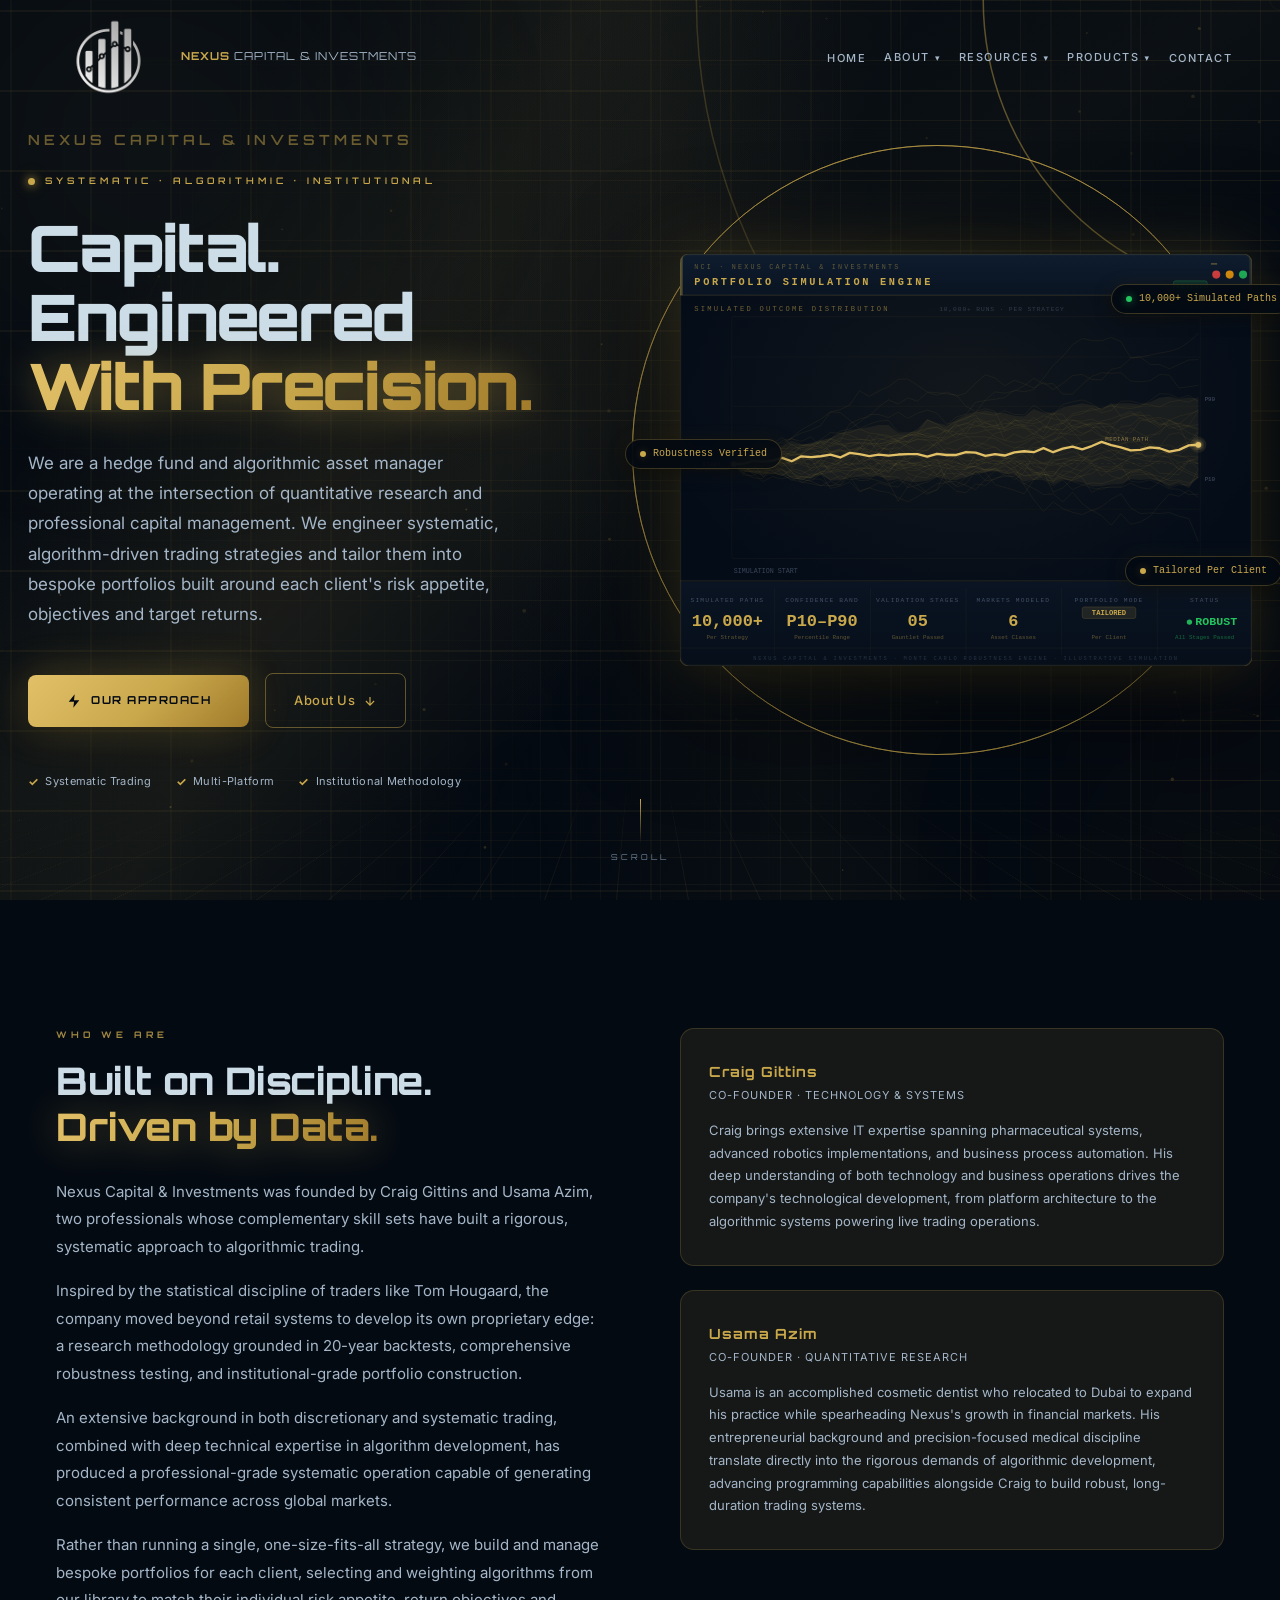
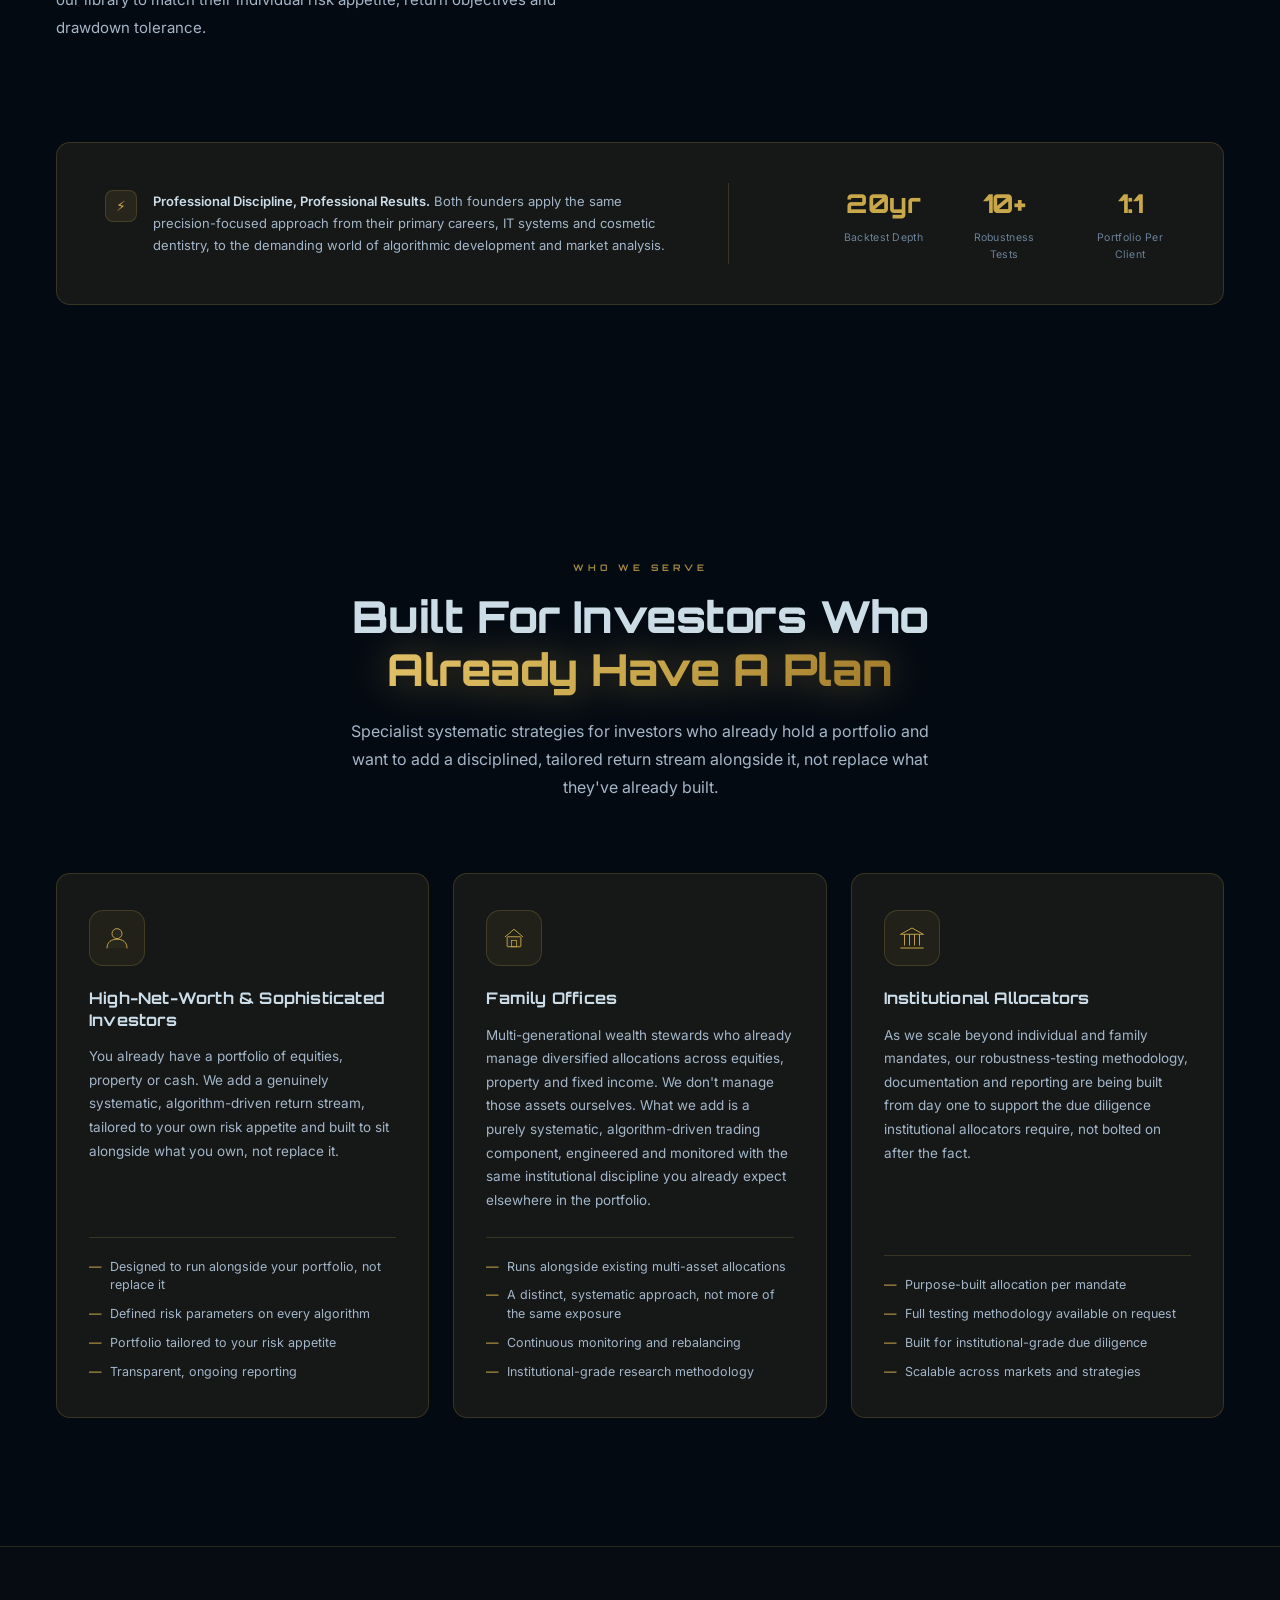
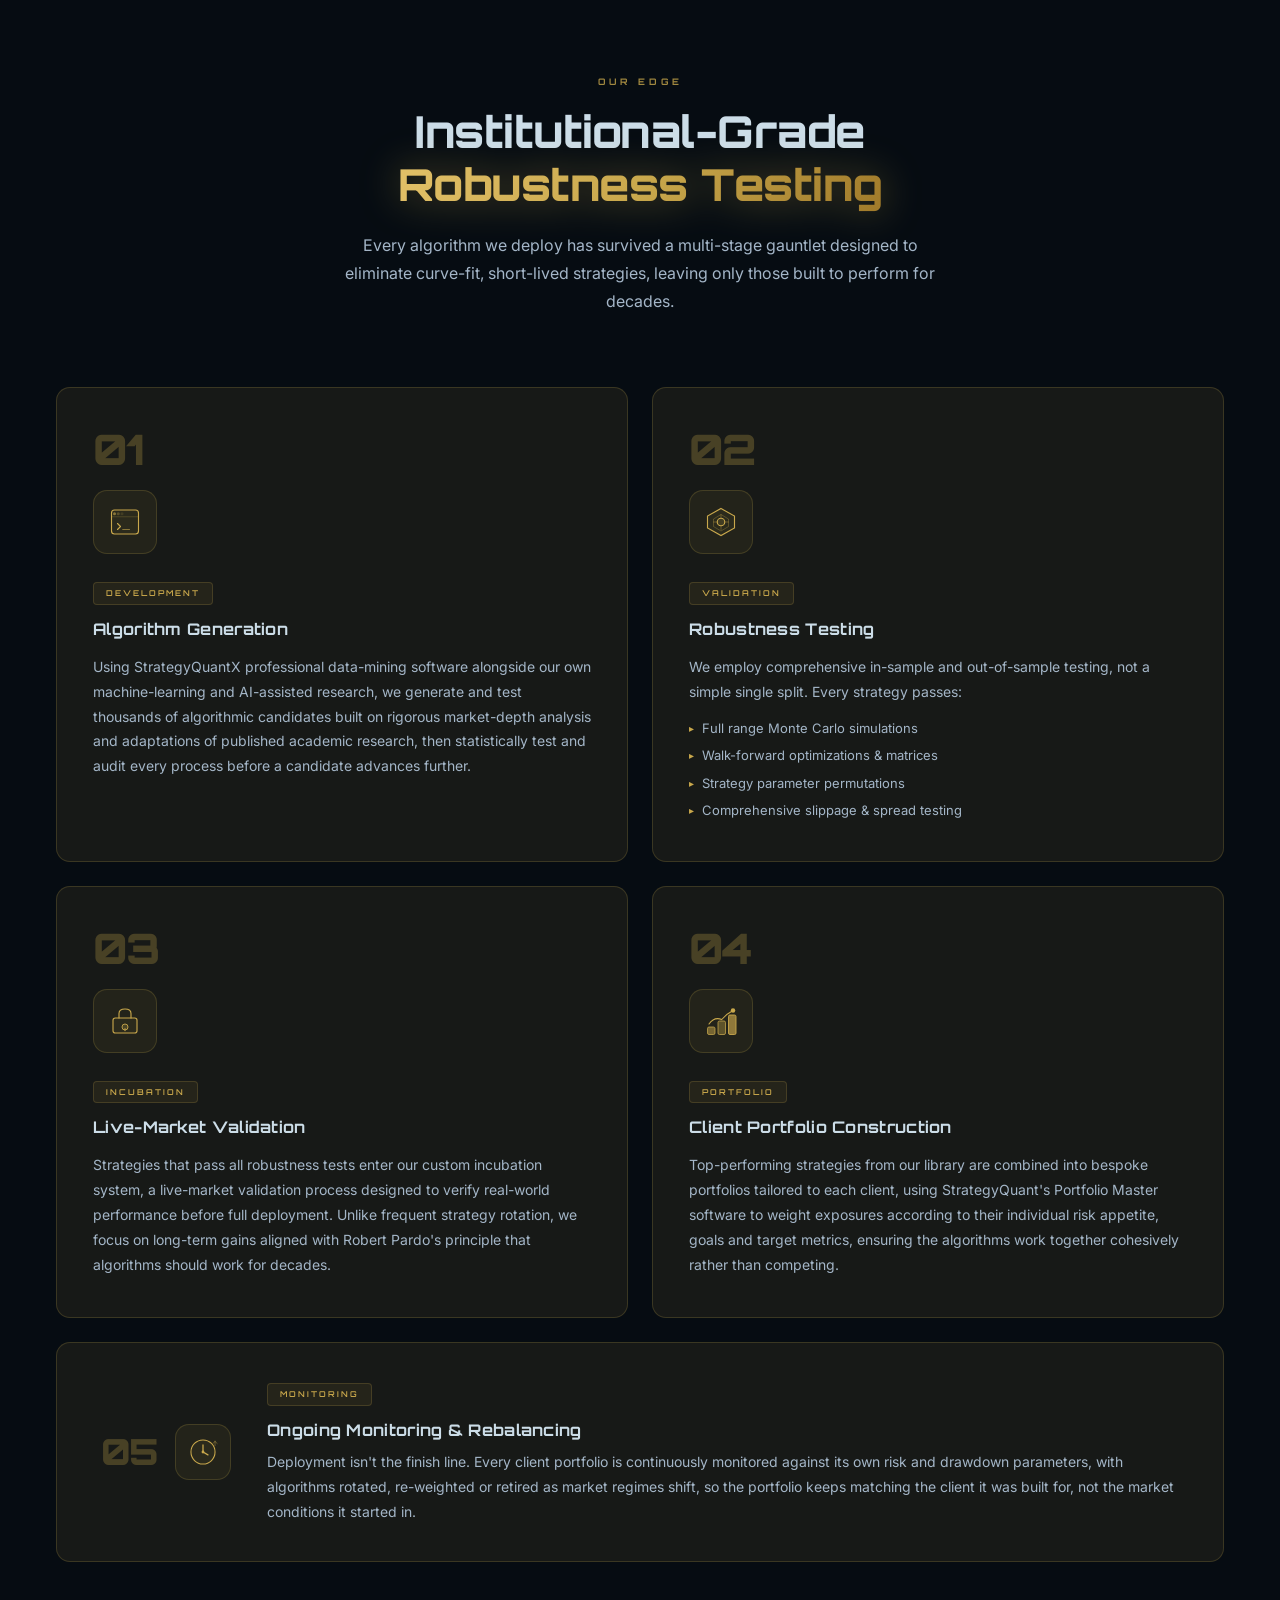
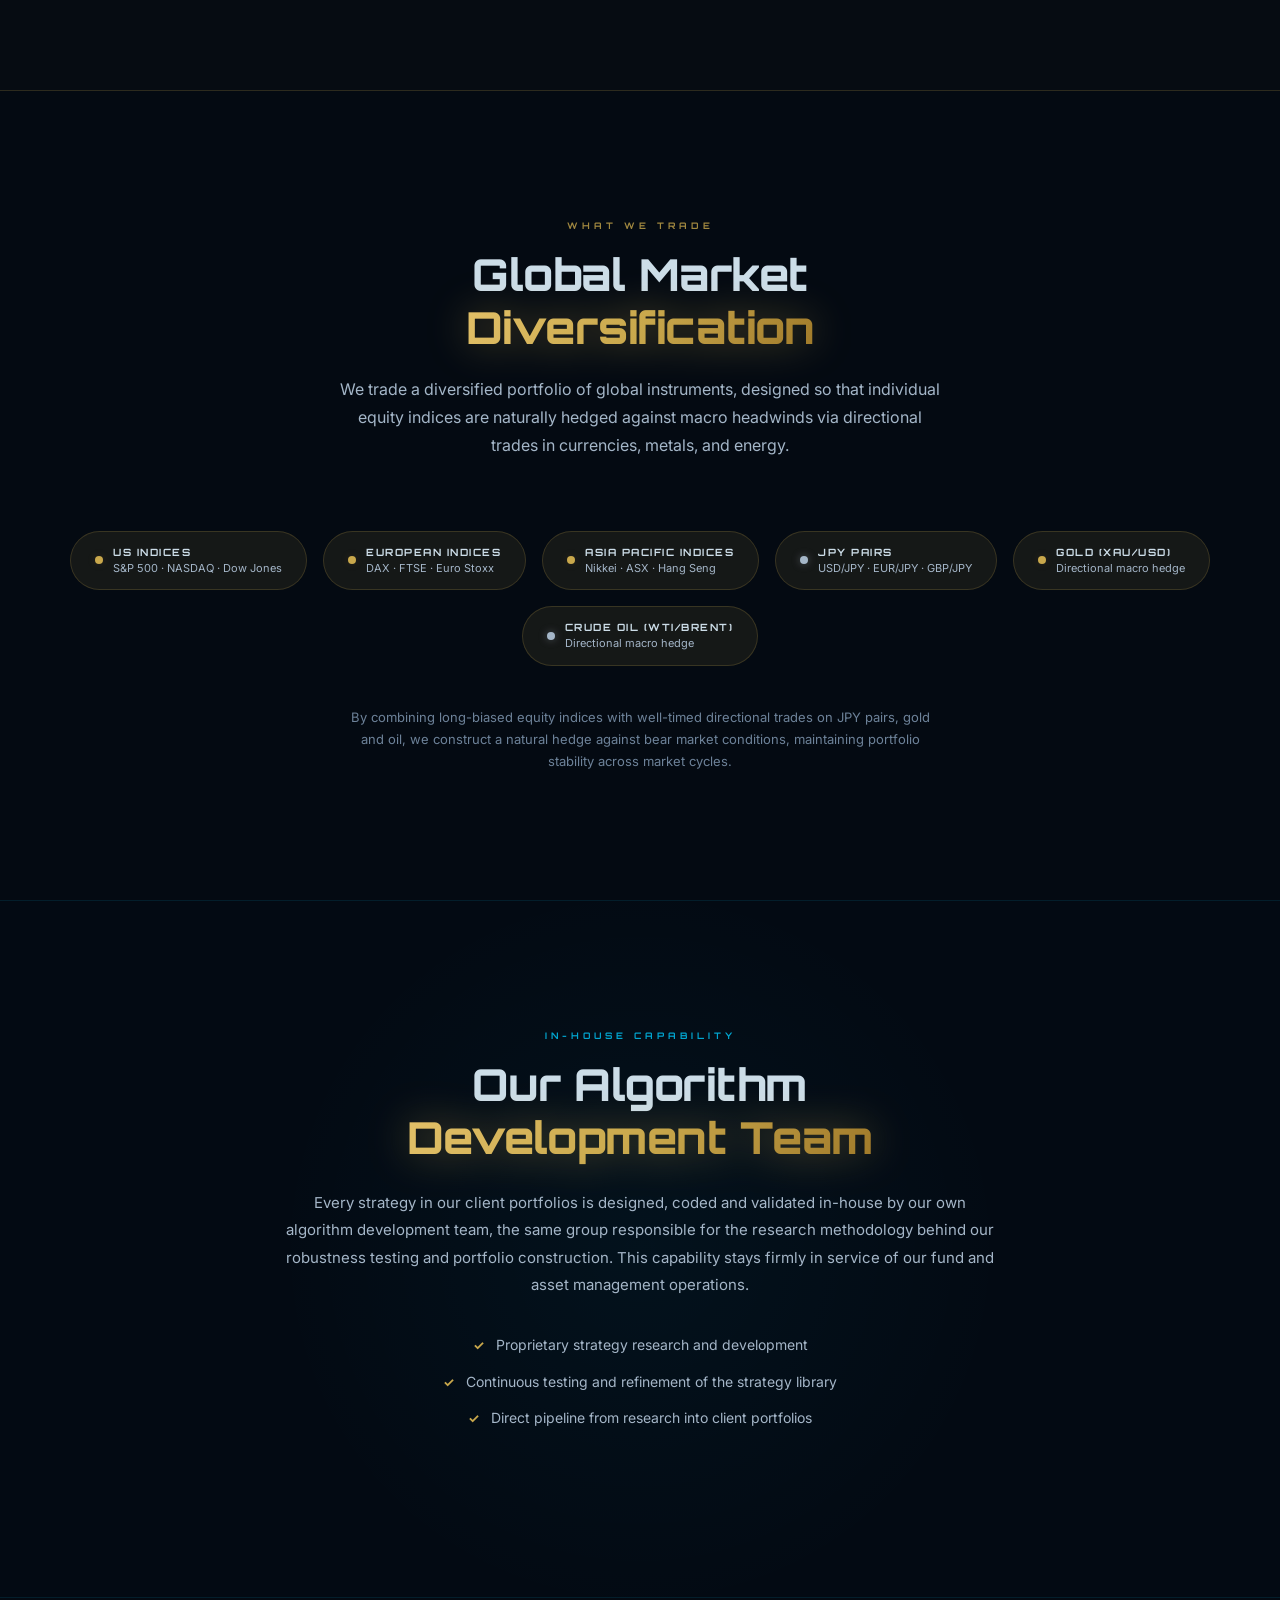
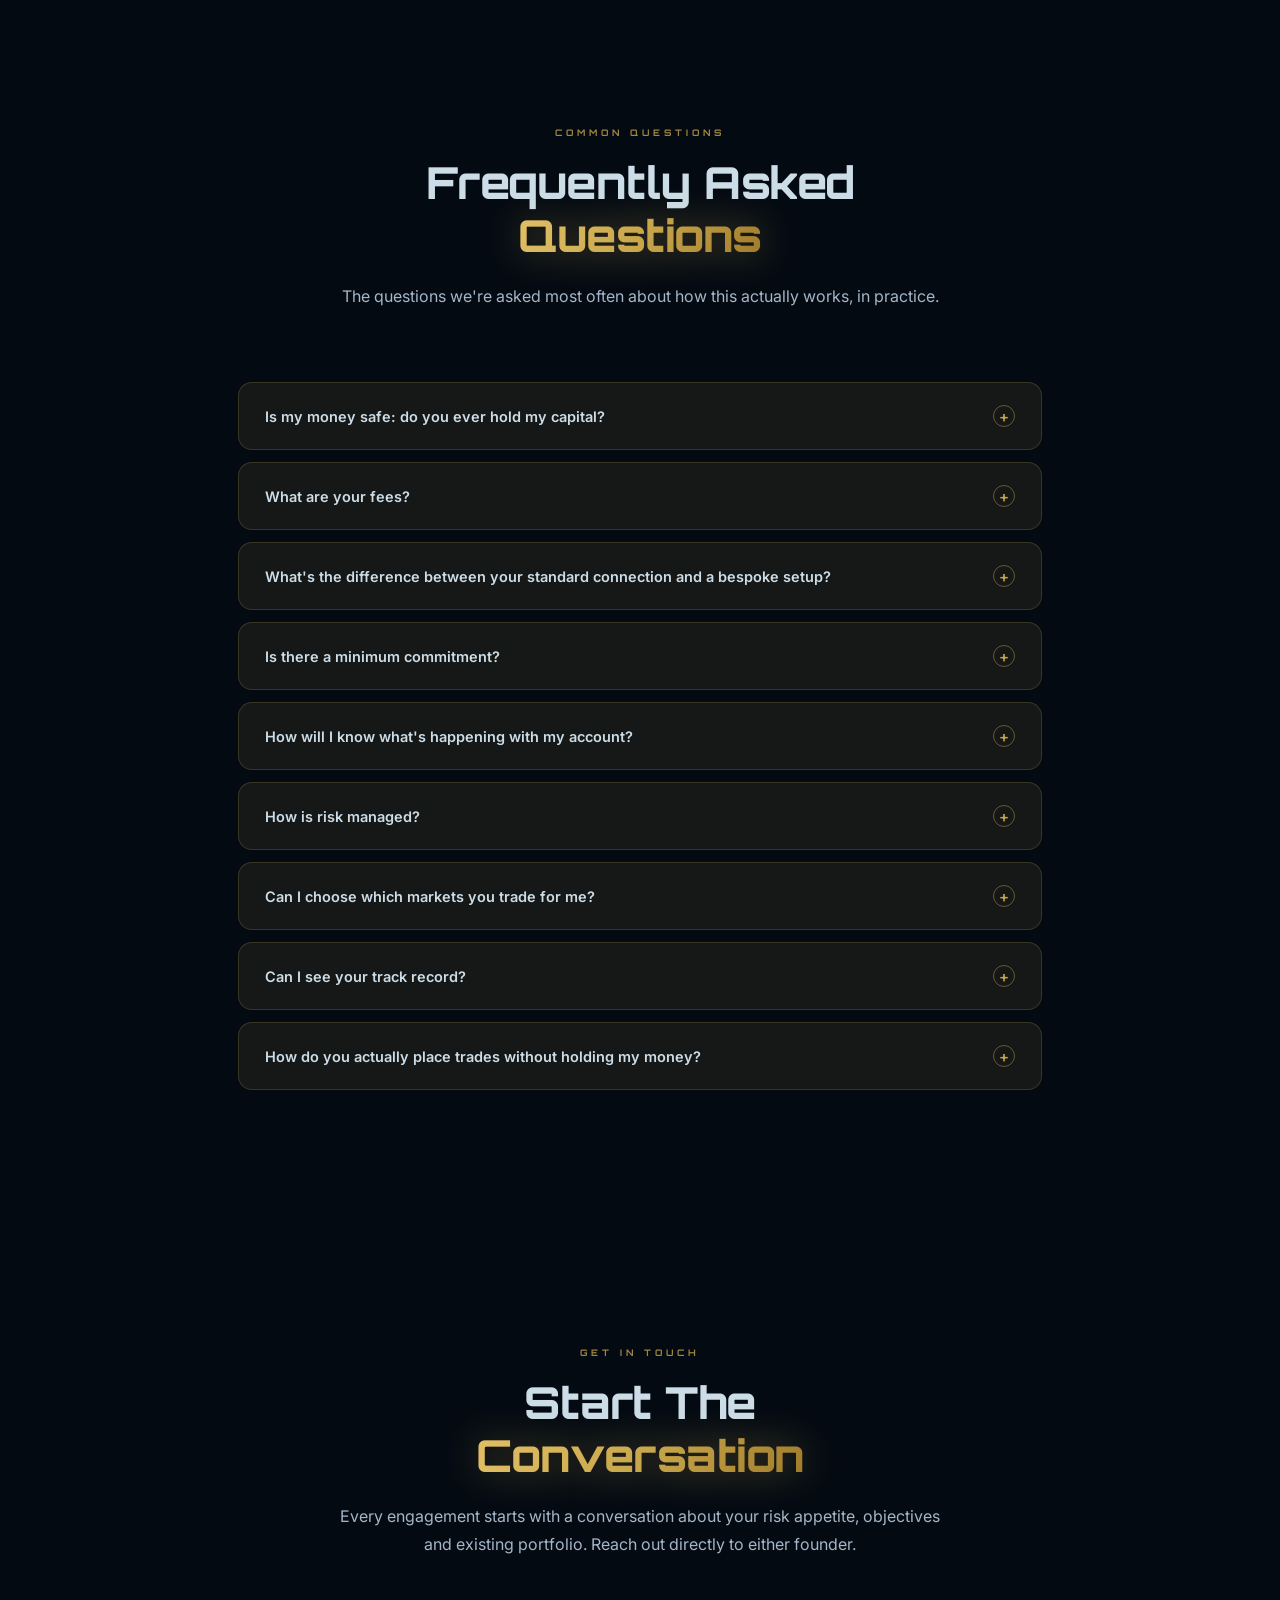
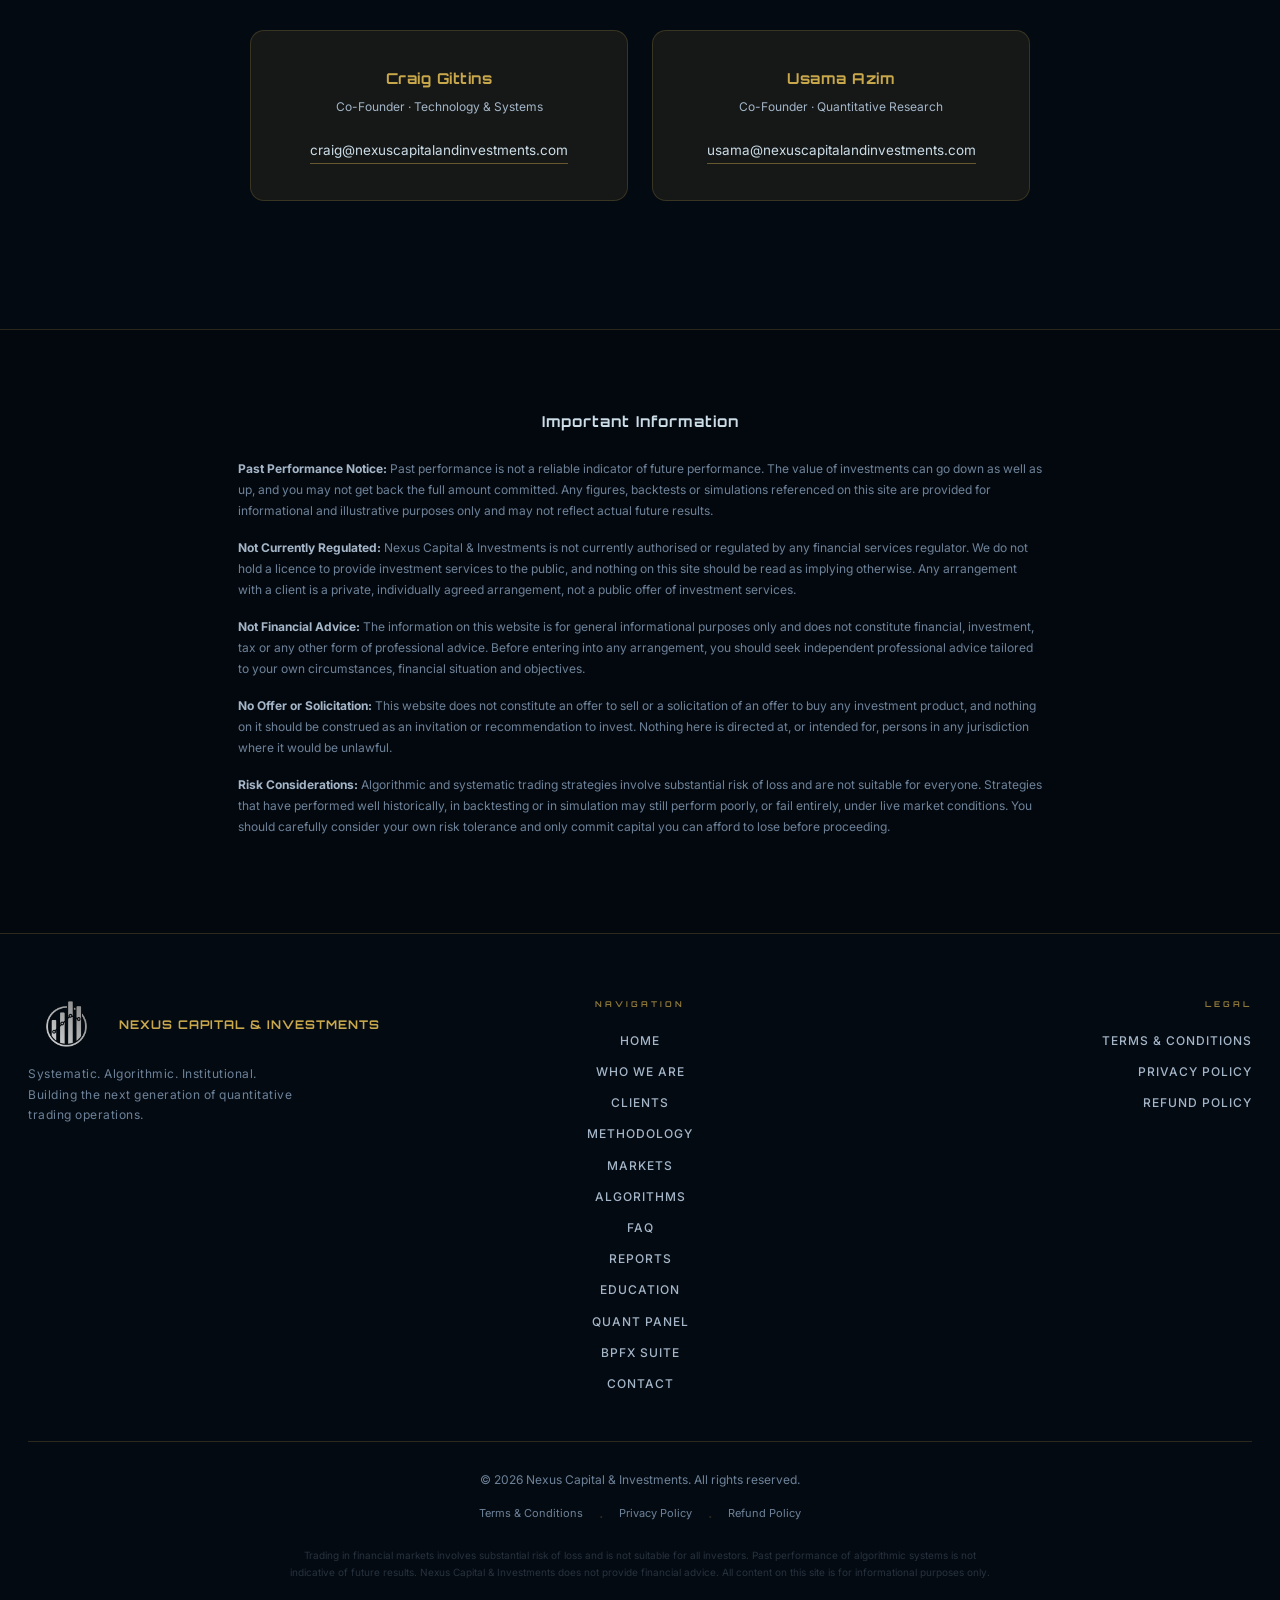
==== index.html @ af63bdaf "Restructure nav into About/Resources/Products dropdowns, add Products section Nav reduced from 9 top" ====
<!DOCTYPE html>
<html lang="en">
<head>
  <meta charset="UTF-8">
  <meta name="viewport" content="width=device-width, initial-scale=1.0">
  <title>Nexus Capital & Investments | Systematic Algorithmic Hedge Fund</title>
  <meta name="description" content="Nexus Capital & Investments is a hedge fund and algorithmic asset manager building institutional-grade, systematic trading strategies and tailoring them into bespoke portfolios for each client.">
  <link rel="preconnect" href="https://fonts.googleapis.com">
  <link rel="preconnect" href="https://fonts.gstatic.com" crossorigin>
  <link href="https://fonts.googleapis.com/css2?family=Orbitron:wght@400;500;600;700;800;900&family=Inter:wght@300;400;500;600;700&display=swap" rel="stylesheet">
  <link rel="stylesheet" href="assets/css/style.css">
</head>
<body>

  <!-- ░░ SPLASH ░░ -->
  <div id="splash" class="splash">
    <div class="splash-inner">
      <div class="splash-logo-wrap">
        <div class="splash-ring"></div>
        <img src="Logo/Nexus Capital and Investments Logo.png" alt="Nexus Capital and Investments" class="splash-logo">
      </div>
      <div class="splash-name">NEXUS CAPITAL &amp; INVESTMENTS</div>
      <div class="splash-sub">Systematic · Algorithmic · Institutional</div>
      <div class="splash-bar"><div class="splash-bar-fill"></div></div>
    </div>
  </div>

  <!-- ░░ PARTICLE CANVAS ░░ -->
  <canvas id="particle-canvas"></canvas>

  <!-- ░░ NAVIGATION ░░ -->
  <nav class="navbar" id="navbar">
    <div class="nav-inner">
      <a href="index.html" class="nav-logo">
        <img src="Logo/Nexus Capital and Investments Logo.png" alt="Nexus Capital and Investments">
        <span class="nav-brand">Nexus<span class="nav-brand-dim"> Capital &amp; Investments</span></span>
      </a>

      <ul class="nav-links" id="nav-links">
        <li><a href="#home"        class="nav-link">Home</a></li>
        <li class="nav-dropdown">
          <button class="nav-link nav-dropdown-btn" aria-expanded="false" aria-haspopup="true">
            About <span class="nav-dropdown-caret">▾</span>
          </button>
          <div class="nav-dropdown-menu">
            <a href="#about" class="nav-dropdown-item">
              <span class="dropdown-item-title">Who We Are</span>
              <span class="dropdown-item-sub">Founders &amp; approach</span>
            </a>
            <a href="#who-we-serve" class="nav-dropdown-item">
              <span class="dropdown-item-title">Clients</span>
              <span class="dropdown-item-sub">Who we work with</span>
            </a>
            <a href="#methodology" class="nav-dropdown-item">
              <span class="dropdown-item-title">Methodology</span>
              <span class="dropdown-item-sub">How we build and test</span>
            </a>
            <a href="#markets" class="nav-dropdown-item">
              <span class="dropdown-item-title">Markets</span>
              <span class="dropdown-item-sub">What we trade</span>
            </a>
            <a href="#algo-development" class="nav-dropdown-item">
              <span class="dropdown-item-title">Algorithms</span>
              <span class="dropdown-item-sub">In-house development</span>
            </a>
          </div>
        </li>
        <li class="nav-dropdown">
          <button class="nav-link nav-dropdown-btn" aria-expanded="false" aria-haspopup="true">
            Resources <span class="nav-dropdown-caret">▾</span>
          </button>
          <div class="nav-dropdown-menu">
            <a href="#faq" class="nav-dropdown-item">
              <span class="dropdown-item-title">FAQ</span>
              <span class="dropdown-item-sub">Common questions, answered</span>
            </a>
            <a href="reports.html" class="nav-dropdown-item">
              <span class="dropdown-item-title">Strategy Reports</span>
              <span class="dropdown-item-sub">Sample algorithm performance</span>
            </a>
            <a href="education.html" class="nav-dropdown-item">
              <span class="dropdown-item-title">Education</span>
              <span class="dropdown-item-sub coming-soon">Coming Soon</span>
            </a>
          </div>
        </li>
        <li class="nav-dropdown">
          <button class="nav-link nav-dropdown-btn" aria-expanded="false" aria-haspopup="true">
            Products <span class="nav-dropdown-caret">▾</span>
          </button>
          <div class="nav-dropdown-menu">
            <a href="products/quant-panel.html" class="nav-dropdown-item">
              <span class="dropdown-item-title">Quant Panel</span>
              <span class="dropdown-item-sub">MT5 portfolio dashboard</span>
            </a>
            <a href="products/bpfx-suite.html" class="nav-dropdown-item">
              <span class="dropdown-item-title">BPFX Suite</span>
              <span class="dropdown-item-sub">Recommended partner tool</span>
            </a>
          </div>
        </li>
        <li><a href="#contact" class="nav-link">Contact</a></li>
      </ul>

      <button class="nav-burger" id="nav-burger" aria-label="Open menu">
        <span></span><span></span><span></span>
      </button>
    </div>
  </nav>

  <main>

    <!-- ░░░░ HERO ░░░░ -->
    <section class="nci-hero" id="home">
      <div class="nci-hero-grid"></div>
      <div class="hero-depth-grid"></div>
      <div class="hero-hex-pattern"></div>
      <div class="hero-light-rays"></div>
      <div class="hero-scan-rings">
        <div class="hero-scan-ring" style="--d:0s"></div>
        <div class="hero-scan-ring" style="--d:2s"></div>
        <div class="hero-scan-ring" style="--d:4s"></div>
      </div>
      <div class="nci-hero-glow--tl"></div>
      <div class="nci-hero-glow--br"></div>

      <div class="nci-hero-inner">

        <!-- Left: Text -->
        <div class="nci-hero-text">
          <div class="nci-hero-tag">Nexus Capital &amp; Investments</div>

          <div class="nci-hero-eyebrow">
            <span class="eyebrow-pulse-gold"></span>
            Systematic · Algorithmic · Institutional
          </div>

          <h1 class="nci-hero-heading">
            Capital.<br>
            Engineered<br>
            <span class="text-glow-gold">With Precision.</span>
          </h1>

          <p class="nci-hero-sub">
            We are a hedge fund and algorithmic asset manager operating at the intersection of quantitative research and professional capital management. We engineer systematic, algorithm-driven trading strategies and tailor them into bespoke portfolios built around each client's risk appetite, objectives and target returns.
          </p>

          <div class="hero-actions">
            <a href="#methodology" class="btn-primary-gold">
              <svg width="16" height="16" viewBox="0 0 24 24" fill="currentColor"><path d="M13 2L4.09 12.97 12 12.97 11 22 19.91 11.03 12 11.03z"/></svg>
              Our Approach
            </a>
            <a href="#about" class="btn-ghost-gold">
              About Us
              <svg width="14" height="14" viewBox="0 0 24 24" fill="none" stroke="currentColor" stroke-width="2" class="btn-arrow"><path d="M12 5v14M5 12l7 7 7-7"/></svg>
            </a>
          </div>

          <div class="nci-trust">
            <div class="nci-trust-badge"><span class="nci-trust-check">✓</span> Systematic Trading</div>
            <div class="nci-trust-badge"><span class="nci-trust-check">✓</span> Multi-Platform</div>
            <div class="nci-trust-badge"><span class="nci-trust-check">✓</span> Institutional Methodology</div>
          </div>
        </div>

        <!-- Right: Portfolio Simulation Visual -->
        <div class="nci-hero-visual">
          <div class="nci-mockup-scene">
            <div class="nci-mockup-glow"></div>
            <img src="images/Main Images/nci-montecarlo.svg" class="nci-globe-img" alt="Nexus Capital & Investments Monte Carlo Portfolio Simulation">
            <div class="nci-chip nci-chip-1"><span class="nci-chip-dot nci-chip-dot--green"></span>10,000+ Simulated Paths</div>
            <div class="nci-chip nci-chip-2"><span class="nci-chip-dot"></span>Robustness Verified</div>
            <div class="nci-chip nci-chip-3"><span class="nci-chip-dot"></span>Tailored Per Client</div>
          </div>
        </div>

      </div><!-- /nci-hero-inner -->

      <div class="scroll-cue">
        <div class="scroll-cue-line"></div>
        <span>SCROLL</span>
      </div>
    </section><!-- /hero -->


    <!-- ░░░░ ABOUT NCI ░░░░ -->
    <section class="about-section" id="about">
      <div class="section-wrap">
        <div class="about-grid">

          <!-- Left: Text -->
          <div class="about-text-col">
            <div class="section-label about-label">WHO WE ARE</div>
            <h2 class="about-heading">
              Built on Discipline.<br>
              <span class="text-glow-gold">Driven by Data.</span>
            </h2>
            <div class="about-body">
              <p>
                Nexus Capital &amp; Investments was founded by Craig Gittins and Usama Azim, two professionals whose complementary skill sets have built a rigorous, systematic approach to algorithmic trading.
              </p>
              <p>
                Inspired by the statistical discipline of traders like Tom Hougaard, the company moved beyond retail systems to develop its own proprietary edge: a research methodology grounded in 20-year backtests, comprehensive robustness testing, and institutional-grade portfolio construction.
              </p>
              <p>
                An extensive background in both discretionary and systematic trading, combined with deep technical expertise in algorithm development, has produced a professional-grade systematic operation capable of generating consistent performance across global markets.
              </p>
              <p>
                Rather than running a single, one-size-fits-all strategy, we build and manage bespoke portfolios for each client, selecting and weighting algorithms from our library to match their individual risk appetite, return objectives and drawdown tolerance.
              </p>
            </div>
          </div>

          <!-- Right: Founder Cards -->
          <div class="founders-grid">
            <div class="founder-card">
              <div class="founder-name">Craig Gittins</div>
              <div class="founder-title">Co-Founder · Technology &amp; Systems</div>
              <p class="founder-bio">
                Craig brings extensive IT expertise spanning pharmaceutical systems, advanced robotics implementations, and business process automation. His deep understanding of both technology and business operations drives the company's technological development, from platform architecture to the algorithmic systems powering live trading operations.
              </p>
            </div>
            <div class="founder-card">
              <div class="founder-name">Usama Azim</div>
              <div class="founder-title">Co-Founder · Quantitative Research</div>
              <p class="founder-bio">
                Usama is an accomplished cosmetic dentist who relocated to Dubai to expand his practice while spearheading Nexus's growth in financial markets. His entrepreneurial background and precision-focused medical discipline translate directly into the rigorous demands of algorithmic development, advancing programming capabilities alongside Craig to build robust, long-duration trading systems.
              </p>
            </div>
          </div>

        </div>

        <!-- Full-width banner: pull-quote + quick facts -->
        <div class="about-banner">
          <div class="about-banner-quote">
            <div class="about-highlight-icon">⚡</div>
            <div class="about-highlight-text">
              <strong>Professional Discipline, Professional Results.</strong> Both founders apply the same precision-focused approach from their primary careers, IT systems and cosmetic dentistry, to the demanding world of algorithmic development and market analysis.
            </div>
          </div>
          <div class="about-banner-stats">
            <div class="about-banner-stat">
              <div class="about-banner-stat-num">20yr</div>
              <div class="about-banner-stat-lbl">Backtest Depth</div>
            </div>
            <div class="about-banner-stat">
              <div class="about-banner-stat-num">10+</div>
              <div class="about-banner-stat-lbl">Robustness Tests</div>
            </div>
            <div class="about-banner-stat">
              <div class="about-banner-stat-num">1:1</div>
              <div class="about-banner-stat-lbl">Portfolio Per Client</div>
            </div>
          </div>
        </div>

      </div>
    </section><!-- /about -->


    <!-- ░░░░ WHO WE SERVE ░░░░ -->
    <section class="serve-section" id="who-we-serve">
      <div class="section-wrap">

        <div class="section-header">
          <div class="section-label">WHO WE SERVE</div>
          <h2 class="section-title">Built For Investors Who<br><span class="text-glow-gold">Already Have A Plan</span></h2>
          <p class="section-desc">Specialist systematic strategies for investors who already hold a portfolio and want to add a disciplined, tailored return stream alongside it, not replace what they've already built.</p>
        </div>

        <div class="serve-grid">

          <!-- Card 1: HNW & Sophisticated Investors -->
          <div class="serve-card">
            <div class="serve-icon">
              <svg viewBox="0 0 48 48" fill="none" xmlns="http://www.w3.org/2000/svg">
                <circle cx="24" cy="17" r="8" stroke="#c9a84c" stroke-width="1.5" fill="rgba(201,168,76,0.05)"/>
                <path d="M8 40 C8 30 15 26 24 26 C33 26 40 30 40 40" stroke="#c9a84c" stroke-width="1.5" stroke-linecap="round" fill="rgba(201,168,76,0.05)"/>
              </svg>
            </div>
            <h3 class="serve-title">High-Net-Worth &amp; Sophisticated Investors</h3>
            <p class="serve-desc">You already have a portfolio of equities, property or cash. We add a genuinely systematic, algorithm-driven return stream, tailored to your own risk appetite and built to sit alongside what you own, not replace it.</p>
            <ul class="serve-list">
              <li>Designed to run alongside your portfolio, not replace it</li>
              <li>Defined risk parameters on every algorithm</li>
              <li>Portfolio tailored to your risk appetite</li>
              <li>Transparent, ongoing reporting</li>
            </ul>
          </div>

          <!-- Card 2: Family Offices -->
          <div class="serve-card">
            <div class="serve-icon">
              <svg viewBox="0 0 48 48" fill="none" xmlns="http://www.w3.org/2000/svg">
                <path d="M10 22 L24 10 L38 22" stroke="#c9a84c" stroke-width="1.5" stroke-linecap="round" stroke-linejoin="round" fill="none"/>
                <rect x="13" y="22" width="22" height="16" rx="1" stroke="#c9a84c" stroke-width="1.5" fill="rgba(201,168,76,0.05)"/>
                <rect x="20" y="28" width="8" height="10" stroke="#c9a84c" stroke-width="1.2" fill="none"/>
              </svg>
            </div>
            <h3 class="serve-title">Family Offices</h3>
            <p class="serve-desc">Multi-generational wealth stewards who already manage diversified allocations across equities, property and fixed income. We don't manage those assets ourselves. What we add is a purely systematic, algorithm-driven trading component, engineered and monitored with the same institutional discipline you already expect elsewhere in the portfolio.</p>
            <ul class="serve-list">
              <li>Runs alongside existing multi-asset allocations</li>
              <li>A distinct, systematic approach, not more of the same exposure</li>
              <li>Continuous monitoring and rebalancing</li>
              <li>Institutional-grade research methodology</li>
            </ul>
          </div>

          <!-- Card 3: Institutional Allocators -->
          <div class="serve-card">
            <div class="serve-icon">
              <svg viewBox="0 0 48 48" fill="none" xmlns="http://www.w3.org/2000/svg">
                <path d="M6 18 L24 8 L42 18" stroke="#c9a84c" stroke-width="1.5" stroke-linecap="round" stroke-linejoin="round" fill="none"/>
                <line x1="6" y1="18" x2="42" y2="18" stroke="#c9a84c" stroke-width="1.5"/>
                <line x1="12" y1="18" x2="12" y2="36" stroke="#c9a84c" stroke-width="1.5"/>
                <line x1="20" y1="18" x2="20" y2="36" stroke="#c9a84c" stroke-width="1.5"/>
                <line x1="28" y1="18" x2="28" y2="36" stroke="#c9a84c" stroke-width="1.5"/>
                <line x1="36" y1="18" x2="36" y2="36" stroke="#c9a84c" stroke-width="1.5"/>
                <line x1="6" y1="40" x2="42" y2="40" stroke="#c9a84c" stroke-width="1.8" stroke-linecap="round"/>
              </svg>
            </div>
            <h3 class="serve-title">Institutional Allocators</h3>
            <p class="serve-desc">As we scale beyond individual and family mandates, our robustness-testing methodology, documentation and reporting are being built from day one to support the due diligence institutional allocators require, not bolted on after the fact.</p>
            <ul class="serve-list">
              <li>Purpose-built allocation per mandate</li>
              <li>Full testing methodology available on request</li>
              <li>Built for institutional-grade due diligence</li>
              <li>Scalable across markets and strategies</li>
            </ul>
          </div>

        </div>
      </div>
    </section><!-- /who-we-serve -->


    <!-- ░░░░ METHODOLOGY ░░░░ -->
    <section class="methodology-section" id="methodology">
      <div class="section-wrap">

        <div class="section-header">
          <div class="section-label">OUR EDGE</div>
          <h2 class="section-title">Institutional-Grade<br><span class="text-glow-gold">Robustness Testing</span></h2>
          <p class="section-desc">Every algorithm we deploy has survived a multi-stage gauntlet designed to eliminate curve-fit, short-lived strategies, leaving only those built to perform for decades.</p>
        </div>

        <div class="method-grid">

          <!-- Card 1: Algorithm Development -->
          <div class="method-card">
            <div class="method-num">01</div>
            <div class="method-icon">
              <svg viewBox="0 0 48 48" fill="none" xmlns="http://www.w3.org/2000/svg">
                <rect x="6" y="8" width="36" height="32" rx="4" stroke="#c9a84c" stroke-width="1.5" fill="rgba(201,168,76,0.05)"/>
                <line x1="6" y1="17" x2="42" y2="17" stroke="rgba(201,168,76,0.3)" stroke-width="1"/>
                <path d="M14 26 L18 30 L14 34" stroke="#c9a84c" stroke-width="1.5" stroke-linecap="round" stroke-linejoin="round"/>
                <line x1="21" y1="34" x2="30" y2="34" stroke="rgba(201,168,76,0.6)" stroke-width="1.5" stroke-linecap="round"/>
                <circle cx="10" cy="13" r="2" fill="#c9a84c" opacity="0.6"/>
                <circle cx="15" cy="13" r="2" fill="rgba(201,168,76,0.3)"/>
                <circle cx="20" cy="13" r="2" fill="rgba(201,168,76,0.15)"/>
              </svg>
            </div>
            <div class="method-tag">Development</div>
            <h3 class="method-title">Algorithm Generation</h3>
            <p class="method-desc">Using StrategyQuantX professional data-mining software alongside our own machine-learning and AI-assisted research, we generate and test thousands of algorithmic candidates built on rigorous market-depth analysis and adaptations of published academic research, then statistically test and audit every process before a candidate advances further.</p>
          </div>

          <!-- Card 2: Robustness Testing -->
          <div class="method-card">
            <div class="method-num">02</div>
            <div class="method-icon">
              <svg viewBox="0 0 48 48" fill="none" xmlns="http://www.w3.org/2000/svg">
                <path d="M24 6 L42 16 L42 32 L24 42 L6 32 L6 16 Z" stroke="#c9a84c" stroke-width="1.5" fill="rgba(201,168,76,0.05)"/>
                <path d="M24 14 L34 20 L34 30 L24 36 L14 30 L14 20 Z" stroke="rgba(201,168,76,0.4)" stroke-width="1"/>
                <circle cx="24" cy="24" r="5" fill="rgba(201,168,76,0.15)" stroke="#c9a84c" stroke-width="1.5"/>
                <path d="M24 19 L24 14 M29 24 L34 24 M24 29 L24 34 M19 24 L14 24" stroke="rgba(201,168,76,0.5)" stroke-width="1" stroke-linecap="round"/>
              </svg>
            </div>
            <div class="method-tag">Validation</div>
            <h3 class="method-title">Robustness Testing</h3>
            <p class="method-desc">We employ comprehensive in-sample and out-of-sample testing, not a simple single split. Every strategy passes:</p>
            <ul class="method-list">
              <li>Full range Monte Carlo simulations</li>
              <li>Walk-forward optimizations &amp; matrices</li>
              <li>Strategy parameter permutations</li>
              <li>Comprehensive slippage &amp; spread testing</li>
            </ul>
          </div>

          <!-- Card 3: Incubation -->
          <div class="method-card">
            <div class="method-num">03</div>
            <div class="method-icon">
              <svg viewBox="0 0 48 48" fill="none" xmlns="http://www.w3.org/2000/svg">
                <rect x="8" y="20" width="32" height="20" rx="3" stroke="#c9a84c" stroke-width="1.5" fill="rgba(201,168,76,0.05)"/>
                <path d="M16 20 L16 14 Q16 8 24 8 Q32 8 32 14 L32 20" stroke="#c9a84c" stroke-width="1.5" stroke-linecap="round" fill="none"/>
                <circle cx="24" cy="32" r="4" fill="rgba(201,168,76,0.2)" stroke="#c9a84c" stroke-width="1.2"/>
                <line x1="24" y1="34" x2="24" y2="37" stroke="#c9a84c" stroke-width="1.2" stroke-linecap="round"/>
              </svg>
            </div>
            <div class="method-tag">Incubation</div>
            <h3 class="method-title">Live-Market Validation</h3>
            <p class="method-desc">Strategies that pass all robustness tests enter our custom incubation system, a live-market validation process designed to verify real-world performance before full deployment. Unlike frequent strategy rotation, we focus on long-term gains aligned with Robert Pardo's principle that algorithms should work for decades.</p>
          </div>

          <!-- Card 4: Portfolio Construction -->
          <div class="method-card">
            <div class="method-num">04</div>
            <div class="method-icon">
              <svg viewBox="0 0 48 48" fill="none" xmlns="http://www.w3.org/2000/svg">
                <rect x="6"  y="32" width="10" height="10" rx="2" fill="rgba(201,168,76,0.5)" stroke="#c9a84c" stroke-width="1"/>
                <rect x="20" y="24" width="10" height="18" rx="2" fill="rgba(201,168,76,0.35)" stroke="#c9a84c" stroke-width="1"/>
                <rect x="34" y="16" width="10" height="26" rx="2" fill="rgba(201,168,76,0.65)" stroke="#c9a84c" stroke-width="1.2"/>
                <path d="M8 28 Q15 18 25 22 Q32 14 40 10" stroke="#c9a84c" stroke-width="1.5" stroke-linecap="round" fill="none"/>
                <circle cx="40" cy="10" r="3" fill="#c9a84c"/>
              </svg>
            </div>
            <div class="method-tag">Portfolio</div>
            <h3 class="method-title">Client Portfolio Construction</h3>
            <p class="method-desc">Top-performing strategies from our library are combined into bespoke portfolios tailored to each client, using StrategyQuant's Portfolio Master software to weight exposures according to their individual risk appetite, goals and target metrics, ensuring the algorithms work together cohesively rather than competing.</p>
          </div>

          <!-- Card 5: Ongoing Monitoring (wide) -->
          <div class="method-card method-card--wide">
            <div class="method-card-wide-icon">
              <div class="method-num">05</div>
              <svg viewBox="0 0 48 48" fill="none" xmlns="http://www.w3.org/2000/svg">
                <circle cx="24" cy="24" r="17" stroke="#c9a84c" stroke-width="1.5" fill="rgba(201,168,76,0.05)"/>
                <path d="M24 14 L24 24 L31 28" stroke="#c9a84c" stroke-width="1.8" stroke-linecap="round" stroke-linejoin="round"/>
                <circle cx="24" cy="24" r="2" fill="#c9a84c"/>
                <path d="M38 12 L41 9 M41 9 L44 12 M41 9 L41 15" stroke="rgba(201,168,76,0.5)" stroke-width="1.2" stroke-linecap="round"/>
              </svg>
            </div>
            <div class="method-card-wide-text">
              <div class="method-tag">Monitoring</div>
              <h3 class="method-title">Ongoing Monitoring &amp; Rebalancing</h3>
              <p class="method-desc">Deployment isn't the finish line. Every client portfolio is continuously monitored against its own risk and drawdown parameters, with algorithms rotated, re-weighted or retired as market regimes shift, so the portfolio keeps matching the client it was built for, not the market conditions it started in.</p>
            </div>
          </div>

        </div><!-- /method-grid -->
      </div>
    </section><!-- /methodology -->


    <!-- ░░░░ GLOBAL MARKETS ░░░░ -->
    <section class="markets-section" id="markets">
      <div class="section-wrap">

        <div class="section-header">
          <div class="section-label">WHAT WE TRADE</div>
          <h2 class="section-title">Global Market<br><span class="text-glow-gold">Diversification</span></h2>
          <p class="section-desc">We trade a diversified portfolio of global instruments, designed so that individual equity indices are naturally hedged against macro headwinds via directional trades in currencies, metals, and energy.</p>
        </div>

        <div class="markets-grid">
          <div class="market-pill">
            <span class="market-dot market-dot--gold"></span>
            <div>
              <div class="market-name">US Indices</div>
              <div class="market-sub">S&amp;P 500 · NASDAQ · Dow Jones</div>
            </div>
          </div>
          <div class="market-pill">
            <span class="market-dot market-dot--gold"></span>
            <div>
              <div class="market-name">European Indices</div>
              <div class="market-sub">DAX · FTSE · Euro Stoxx</div>
            </div>
          </div>
          <div class="market-pill">
            <span class="market-dot market-dot--gold"></span>
            <div>
              <div class="market-name">Asia Pacific Indices</div>
              <div class="market-sub">Nikkei · ASX · Hang Seng</div>
            </div>
          </div>
          <div class="market-pill">
            <span class="market-dot market-dot--silver"></span>
            <div>
              <div class="market-name">JPY Pairs</div>
              <div class="market-sub">USD/JPY · EUR/JPY · GBP/JPY</div>
            </div>
          </div>
          <div class="market-pill">
            <span class="market-dot market-dot--gold"></span>
            <div>
              <div class="market-name">Gold (XAU/USD)</div>
              <div class="market-sub">Directional macro hedge</div>
            </div>
          </div>
          <div class="market-pill">
            <span class="market-dot market-dot--silver"></span>
            <div>
              <div class="market-name">Crude Oil (WTI/Brent)</div>
              <div class="market-sub">Directional macro hedge</div>
            </div>
          </div>
        </div>

        <p class="markets-note">
          By combining long-biased equity indices with well-timed directional trades on JPY pairs, gold and oil, we construct a natural hedge against bear market conditions, maintaining portfolio stability across market cycles.
        </p>

      </div>
    </section><!-- /markets -->


    <!-- ░░░░ ALGORITHM DEVELOPMENT ░░░░ -->
    <section class="algo-division-section" id="algo-development">
      <div class="algo-division-glow"></div>
      <div class="section-wrap">
        <div class="algo-division-inner">

          <div>
            <div class="section-label algo-div-label">IN-HOUSE CAPABILITY</div>
            <h2 class="algo-div-heading">
              Our Algorithm<br>
              <span class="text-glow-gold">Development Team</span>
            </h2>
            <p class="algo-div-sub">
              Every strategy in our client portfolios is designed, coded and validated in-house by our own algorithm development team, the same group responsible for the research methodology behind our robustness testing and portfolio construction. This capability stays firmly in service of our fund and asset management operations.
            </p>
            <div class="algo-div-features">
              <div class="algo-div-feat"><span class="algo-div-feat-check">✓</span> Proprietary strategy research and development</div>
              <div class="algo-div-feat"><span class="algo-div-feat-check">✓</span> Continuous testing and refinement of the strategy library</div>
              <div class="algo-div-feat"><span class="algo-div-feat-check">✓</span> Direct pipeline from research into client portfolios</div>
            </div>
          </div>

        </div>
      </div>
    </section><!-- /algo-development -->


    <!-- ░░░░ FAQ ░░░░ -->
    <section class="faq-section" id="faq">
      <div class="section-wrap faq-wrap">

        <div class="section-header">
          <div class="section-label">COMMON QUESTIONS</div>
          <h2 class="section-title">Frequently Asked<br><span class="text-glow-gold">Questions</span></h2>
          <p class="section-desc">The questions we're asked most often about how this actually works, in practice.</p>
        </div>

        <div class="faq-list">

          <div class="faq-item">
            <button class="faq-question" aria-expanded="false">
              <span>Is my money safe: do you ever hold my capital?</span>
              <span class="faq-icon">+</span>
            </button>
            <div class="faq-answer">
              <p>No. You deposit directly with our regulated broker partner (currently IC Markets, with Vantage Markets coming soon), never with us. On our standard connection, even our performance fee is deducted automatically by the broker the moment it's earned, straight from your account, and shown on your own statement. We never invoice or handle your money ourselves. You retain full control and can disconnect at any time.</p>
            </div>
          </div>

          <div class="faq-item">
            <button class="faq-question" aria-expanded="false">
              <span>What are your fees?</span>
              <span class="faq-icon">+</span>
            </button>
            <div class="faq-answer">
              <p>No admin fees, no setup fees. It's performance only, charged only on new profits above your previous high-water mark, and nothing taken if you're not up overall or in drawdown. On our standard connection, this is deducted automatically by the broker the instant a new high-water mark is hit. On bespoke, individually-managed accounts, it's settled by periodic invoice against your high-water mark growth instead, since that structure doesn't run through the same automated system.</p>
            </div>
          </div>

          <div class="faq-item">
            <button class="faq-question" aria-expanded="false">
              <span>What's the difference between your standard connection and a bespoke setup?</span>
              <span class="faq-icon">+</span>
            </button>
            <div class="faq-answer">
              <p>Our standard connection links you to our core algorithmic system via an institutional-grade copy-trading connection. You choose your own risk exposure through a copy ratio (e.g. full size, half size, quarter size) that scales your position sizing, and with it your target drawdown, to suit your own risk appetite. It's the same underlying system for everyone on it, with no individual customisation beyond risk sizing. A bespoke setup, run directly on your own account, allows full customisation, restricting to specific markets, excluding others, or building a portfolio around a particular objective, and is arranged individually.</p>
            </div>
          </div>

          <div class="faq-item">
            <button class="faq-question" aria-expanded="false">
              <span>Is there a minimum commitment?</span>
              <span class="faq-icon">+</span>
            </button>
            <div class="faq-answer">
              <p>No lock-in on either setup. On the standard connection, you can disconnect within about 60 seconds, any time, via the app or website. On a bespoke account, you can contact us directly to turn it off, or, as an ultimate fail-safe entirely in your own control, simply change your trading password, which disconnects us immediately (any open positions would then need to be closed by you directly, since we'd no longer have access). Either way, this is a long-term strategy: we'd ask most clients to commit to at least a full year to give it a fair test.</p>
            </div>
          </div>

          <div class="faq-item">
            <button class="faq-question" aria-expanded="false">
              <span>How will I know what's happening with my account?</span>
              <span class="faq-icon">+</span>
            </button>
            <div class="faq-answer">
              <p>In real time. Every live position we take is visible on your own connected account as it happens. You'll also get your own daily trade record emailed directly from the broker at the close of each trading day.</p>
            </div>
          </div>

          <div class="faq-item">
            <button class="faq-question" aria-expanded="false">
              <span>How is risk managed?</span>
              <span class="faq-icon">+</span>
            </button>
            <div class="faq-answer">
              <p>Every single algorithm we run has a fixed stop loss on every trade, without exception. No position is ever left running unprotected. We never use Martingale, dollar-cost-averaging, or grid systems. Each algorithm goes through extensive backtesting and risk profiling before it's deployed, and once your portfolio is built we set an estimated maximum drawdown level based on that testing, tailored to your own risk tolerance. On the standard connection, your copy ratio is the main lever you control yourself. That estimate is based on historical data, not a guarantee of future results.</p>
            </div>
          </div>

          <div class="faq-item">
            <button class="faq-question" aria-expanded="false">
              <span>Can I choose which markets you trade for me?</span>
              <span class="faq-icon">+</span>
            </button>
            <div class="faq-answer">
              <p>On the standard connection, no. It's one system for everyone on it, and your control is over risk sizing, not market selection. Full market customisation (indices-only, excluding FX/crypto/commodities, single-market focus, and so on) is available through a bespoke setup.</p>
            </div>
          </div>

          <div class="faq-item">
            <button class="faq-question" aria-expanded="false">
              <span>Can I see your track record?</span>
              <span class="faq-icon">+</span>
            </button>
            <div class="faq-answer">
              <p>Our standard system is continuously evolving: algorithms get added, re-weighted or retired as part of ongoing monitoring, so a fixed historical number wouldn't represent what you'd actually be trading tomorrow. Bespoke portfolios are individually built, so there's no shared record there either. What we can show is individual strategy performance from our live-market incubation and demo/cash accounts, a representative sample of what's in the library.</p>
            </div>
          </div>

          <div class="faq-item">
            <button class="faq-question" aria-expanded="false">
              <span>How do you actually place trades without holding my money?</span>
              <span class="faq-icon">+</span>
            </button>
            <div class="faq-answer">
              <p>On the standard connection, trades are copied to your account within milliseconds, because it runs through the same broker using an institutional-grade copy-trading system. On a bespoke account, you provide us with your trading login (your trading credentials, not your broker portal or personal account access), which we set up directly on our own servers to apply the algorithms to your account. In both cases, what we're given is the ability to trade, never the ability to withdraw funds, which stays entirely in your control.</p>
            </div>
          </div>

        </div>
      </div>
    </section><!-- /faq -->


    <!-- ░░░░ CONTACT ░░░░ -->
    <section class="contact-section" id="contact">
      <div class="section-wrap">

        <div class="section-header">
          <div class="section-label">GET IN TOUCH</div>
          <h2 class="section-title">Start The<br><span class="text-glow-gold">Conversation</span></h2>
          <p class="section-desc">Every engagement starts with a conversation about your risk appetite, objectives and existing portfolio. Reach out directly to either founder.</p>
        </div>

        <div class="contact-grid">
          <div class="contact-card">
            <div class="contact-card-name">Craig Gittins</div>
            <div class="contact-card-title">Co-Founder · Technology &amp; Systems</div>
            <a href="mailto:craig@nexuscapitalandinvestments.com" class="contact-card-email">craig@nexuscapitalandinvestments.com</a>
          </div>
          <div class="contact-card">
            <div class="contact-card-name">Usama Azim</div>
            <div class="contact-card-title">Co-Founder · Quantitative Research</div>
            <a href="mailto:usama@nexuscapitalandinvestments.com" class="contact-card-email">usama@nexuscapitalandinvestments.com</a>
          </div>
        </div>

      </div>
    </section><!-- /contact -->


    <!-- ░░░░ IMPORTANT INFORMATION ░░░░ -->
    <section class="important-info-section" id="important-information">
      <div class="section-wrap important-info-wrap">
        <h2 class="important-info-title">Important Information</h2>

        <p><strong>Past Performance Notice:</strong> Past performance is not a reliable indicator of future performance. The value of investments can go down as well as up, and you may not get back the full amount committed. Any figures, backtests or simulations referenced on this site are provided for informational and illustrative purposes only and may not reflect actual future results.</p>

        <p><strong>Not Currently Regulated:</strong> Nexus Capital &amp; Investments is not currently authorised or regulated by any financial services regulator. We do not hold a licence to provide investment services to the public, and nothing on this site should be read as implying otherwise. Any arrangement with a client is a private, individually agreed arrangement, not a public offer of investment services.</p>

        <p><strong>Not Financial Advice:</strong> The information on this website is for general informational purposes only and does not constitute financial, investment, tax or any other form of professional advice. Before entering into any arrangement, you should seek independent professional advice tailored to your own circumstances, financial situation and objectives.</p>

        <p><strong>No Offer or Solicitation:</strong> This website does not constitute an offer to sell or a solicitation of an offer to buy any investment product, and nothing on it should be construed as an invitation or recommendation to invest. Nothing here is directed at, or intended for, persons in any jurisdiction where it would be unlawful.</p>

        <p><strong>Risk Considerations:</strong> Algorithmic and systematic trading strategies involve substantial risk of loss and are not suitable for everyone. Strategies that have performed well historically, in backtesting or in simulation may still perform poorly, or fail entirely, under live market conditions. You should carefully consider your own risk tolerance and only commit capital you can afford to lose before proceeding.</p>
      </div>
    </section><!-- /important-information -->

  </main>


  <!-- ░░ FOOTER ░░ -->
  <footer class="nci-footer">
    <div class="footer-inner">
      <div class="footer-top">

        <div class="footer-brand">
          <div class="footer-brand-row">
            <img src="Logo/Nexus Capital and Investments Logo.png" alt="Nexus Capital and Investments" class="footer-logo">
            <div class="footer-brand-name">Nexus Capital &amp; Investments</div>
          </div>
          <p class="footer-tagline">Systematic. Algorithmic. Institutional.<br>Building the next generation of quantitative trading operations.</p>
        </div>

        <div class="footer-nav-col">
          <div class="footer-nav-title">Navigation</div>
          <div class="footer-nav-links">
            <a href="#home">Home</a>
            <a href="#about">Who We Are</a>
            <a href="#who-we-serve">Clients</a>
            <a href="#methodology">Methodology</a>
            <a href="#markets">Markets</a>
            <a href="#algo-development">Algorithms</a>
            <a href="#faq">FAQ</a>
            <a href="reports.html">Reports</a>
            <a href="education.html">Education</a>
            <a href="products/quant-panel.html">Quant Panel</a>
            <a href="products/bpfx-suite.html">BPFX Suite</a>
            <a href="#contact">Contact</a>
          </div>
        </div>

        <div class="footer-legal">
          <div class="footer-legal-title">Legal</div>
          <div class="footer-nav-links">
            <a href="legal/terms.html">Terms &amp; Conditions</a>
            <a href="legal/privacy.html">Privacy Policy</a>
            <a href="legal/refund-policy.html">Refund Policy</a>
          </div>
        </div>

      </div>

      <div class="footer-bottom">
        <p>© 2026 Nexus Capital &amp; Investments. All rights reserved.</p>
        <div style="display:flex;gap:16px;flex-wrap:wrap;justify-content:center;margin:8px 0;">
          <a href="legal/terms.html" style="font-size:11px;color:var(--text-muted);">Terms &amp; Conditions</a>
          <span style="color:var(--gold-border);">·</span>
          <a href="legal/privacy.html" style="font-size:11px;color:var(--text-muted);">Privacy Policy</a>
          <span style="color:var(--gold-border);">·</span>
          <a href="legal/refund-policy.html" style="font-size:11px;color:var(--text-muted);">Refund Policy</a>
        </div>
        <p class="footer-risk">
          Trading in financial markets involves substantial risk of loss and is not suitable for all investors. Past performance of algorithmic systems is not indicative of future results. Nexus Capital &amp; Investments does not provide financial advice. All content on this site is for informational purposes only.
        </p>
      </div>
    </div>
  </footer>

  <script src="assets/js/main.js"></script>
</body>
</html>
---- assets/css/style.css ----
/* ═══════════════════════════════════════════════════════════════
   NEXUS CAPITAL & INVESTMENTS — Full Website
   NCI Gold #c9a84c  ·  Algo Cyan #00ccff  ·  Dark Navy #040a12
═══════════════════════════════════════════════════════════════ */

/* ── Custom Properties ── */
:root {
  --bg:           #040a12;
  --bg-2:         #070f1c;
  --bg-card:      rgba(0, 180, 220, 0.04);
  /* NCI Gold */
  --gold:         #c9a84c;
  --gold-bright:  #e2c068;
  --gold-dim:     #a07a2a;
  --gold-glow:    rgba(201, 168, 76, 0.30);
  --gold-glow-sm: rgba(201, 168, 76, 0.15);
  --gold-card:    rgba(201, 168, 76, 0.09);
  --gold-border:  rgba(201, 168, 76, 0.20);
  --gold-border-hi: rgba(201, 168, 76, 0.45);
  /* Algo Cyan */
  --cyan:         #00ccff;
  --cyan-bright:  #33ddff;
  --cyan-dim:     #0099cc;
  --cyan-glow:    rgba(0, 204, 255, 0.28);
  --cyan-glow-sm: rgba(0, 204, 255, 0.14);
  /* Shared */
  --green:        #00e88a;
  --red:          #ff4646;
  --silver:       #a4b6c8;
  --text:         #ccdde8;
  --text-muted:   #6d8299;
  --border:       rgba(0, 204, 255, 0.1);
  --border-hi:    rgba(0, 204, 255, 0.32);
  --font-head:    'Orbitron', sans-serif;
  --font-body:    'Inter', system-ui, sans-serif;
  --ease:         cubic-bezier(0.25, 0.46, 0.45, 0.94);
  --radius:       14px;
}

/* ── Reset & Base ── */
*, *::before, *::after { box-sizing: border-box; margin: 0; padding: 0; }
html { scroll-behavior: smooth; font-size: 16px; }
body {
  background-color: var(--bg);
  color: var(--text);
  font-family: var(--font-body);
  line-height: 1.6;
  overflow-x: hidden;
  -webkit-font-smoothing: antialiased;
}
a { text-decoration: none; color: inherit; }
img { display: block; max-width: 100%; }
svg { display: block; }

/* ── Particle Canvas ── */
#particle-canvas {
  position: fixed; inset: 0; z-index: 0;
  pointer-events: none; opacity: 1;
}

/* ═══════════════════════════════════════════════════════════════
   GLOBAL SITE BACKGROUND EFFECTS (injected by main.js, every page)
═══════════════════════════════════════════════════════════════ */
.site-bg-effects {
  position: fixed; inset: 0; pointer-events: none; z-index: 0;
}

/* Rectangular grid texture — same technique as the depth grid (proven visible) */
.site-bg-hex {
  position: absolute; inset: 0;
  background-image:
    linear-gradient(rgba(201,168,76,0.08) 1px, transparent 1px),
    linear-gradient(90deg, rgba(201,168,76,0.06) 1px, transparent 1px);
  background-size: 80px 80px;
  animation: grid-drift 22s linear infinite;
}
.site-bg-effects--algo .site-bg-hex {
  background-image:
    linear-gradient(rgba(0,204,255,0.07) 1px, transparent 1px),
    linear-gradient(90deg, rgba(0,204,255,0.05) 1px, transparent 1px);
}
@keyframes grid-drift {
  0%   { background-position: 0 0; }
  100% { background-position: 80px 80px; }
}

/* Diagonal light rays */
.site-bg-rays {
  position: absolute; inset: 0;
  background:
    linear-gradient(122deg, transparent 15%, rgba(201,168,76,0.07) 35%, transparent 55%),
    linear-gradient(152deg, transparent 20%, rgba(201,168,76,0.045) 48%, transparent 66%),
    linear-gradient(76deg,  transparent 38%, rgba(201,168,76,0.03) 58%, transparent 72%);
  animation: ray-shift 14s ease-in-out infinite alternate;
}
.site-bg-effects--algo .site-bg-rays {
  background:
    linear-gradient(122deg, transparent 15%, rgba(0,204,255,0.055) 35%, transparent 55%),
    linear-gradient(152deg, transparent 20%, rgba(0,204,255,0.035) 48%, transparent 66%),
    linear-gradient(76deg,  transparent 38%, rgba(0,204,255,0.022) 58%, transparent 72%);
}

/* Corner pulse rings (top-right of viewport) */
.site-bg-rings {
  position: absolute; top: -100px; right: -100px;
  width: 520px; height: 520px; pointer-events: none;
}
.site-bg-ring {
  position: absolute; inset: 0; border-radius: 50%;
  border: 1px solid rgba(201,168,76,0.45);
  animation: scan-ring-pulse 8s ease-out infinite;
  animation-delay: var(--d, 0s);
}
.site-bg-effects--algo .site-bg-ring {
  border-color: rgba(0,204,255,0.40);
}

/* ── Utility ── */
.text-glow {
  background: linear-gradient(120deg, var(--cyan) 0%, #55eeff 50%, var(--cyan-dim) 100%);
  -webkit-background-clip: text; -webkit-text-fill-color: transparent;
  background-clip: text;
  filter: drop-shadow(0 0 20px rgba(0,204,255,0.4));
}
.text-glow-gold {
  background: linear-gradient(120deg, var(--gold-bright) 0%, var(--gold) 50%, var(--gold-dim) 100%);
  -webkit-background-clip: text; -webkit-text-fill-color: transparent;
  background-clip: text;
  filter: drop-shadow(0 0 20px rgba(201,168,76,0.45));
}


/* ═══════════════════════════════════════════════════════════════
   NAVIGATION — NCI Branded (shared across all pages)
═══════════════════════════════════════════════════════════════ */
.navbar {
  position: fixed; top: 0; left: 0; right: 0; z-index: 900;
  padding: 16px 0;
  transition: padding 0.4s var(--ease), background 0.4s var(--ease), border-color 0.4s var(--ease);
  border-bottom: 1px solid transparent;
}
.navbar.scrolled {
  background: rgba(4, 10, 18, 0.94);
  backdrop-filter: blur(24px); -webkit-backdrop-filter: blur(24px);
  border-bottom-color: var(--gold-border);
  padding: 10px 0;
}

.nav-inner {
  max-width: 1240px; margin: 0 auto; padding: 0 28px;
  display: flex; align-items: center; gap: 36px;
}

/* Logo */
.nav-logo { display: flex; align-items: center; gap: 12px; flex-shrink: 0; }
.nav-logo img {
  height: 82px; width: auto; max-width: 200px;
  object-fit: contain;
}
.nav-brand {
  font-family: var(--font-head); font-size: 11px; font-weight: 700;
  color: var(--gold); letter-spacing: 1px; text-transform: uppercase;
}
.nav-brand-dim { color: var(--silver); font-weight: 400; }

/* Nav Links */
.nav-links {
  display: flex; list-style: none; gap: 18px; margin-left: auto;
  align-items: center;
}
.nav-link {
  font-size: 11px; font-weight: 500; letter-spacing: 1.5px;
  text-transform: uppercase; color: var(--silver);
  transition: color 0.25s; position: relative;
  background: none; border: none; cursor: pointer;
  font-family: var(--font-body); padding: 0;
  white-space: nowrap;
}
.nav-link::after {
  content: ''; position: absolute; bottom: -4px; left: 0;
  width: 0; height: 1px; background: var(--gold);
  transition: width 0.3s var(--ease);
}
.nav-link:hover { color: var(--gold); }
.nav-link:hover::after { width: 100%; }

/* Products Dropdown */
.nav-dropdown { position: relative; }
.nav-dropdown-btn {
  display: flex; align-items: center; gap: 5px;
}
.nav-dropdown-caret {
  font-size: 9px; transition: transform 0.25s var(--ease);
  display: inline-block;
}
.nav-dropdown.open .nav-dropdown-caret,
.nav-dropdown:hover .nav-dropdown-caret { transform: rotate(180deg); }

.nav-dropdown-menu {
  position: absolute; top: 100%; left: 50%;
  transform: translateX(-50%);
  background: rgba(4, 10, 18, 0.98);
  border: 1px solid var(--gold-border-hi);
  border-radius: 12px;
  padding: 8px;
  min-width: 220px;
  opacity: 0; visibility: hidden; pointer-events: none;
  transition: opacity 0.25s var(--ease), transform 0.25s var(--ease);
  transform: translateX(-50%) translateY(-8px);
  backdrop-filter: blur(20px); -webkit-backdrop-filter: blur(20px);
  box-shadow: 0 20px 60px rgba(0,0,0,0.6), 0 0 40px rgba(201,168,76,0.06);
}
.nav-dropdown-menu::before {
  content: ''; position: absolute; top: -14px; left: 0; right: 0; height: 14px;
}
.nav-dropdown.open .nav-dropdown-menu,
.nav-dropdown:hover .nav-dropdown-menu {
  opacity: 1; visibility: visible; pointer-events: all;
  transform: translateX(-50%) translateY(0);
}
.nav-dropdown-item {
  display: flex; flex-direction: column; gap: 3px;
  padding: 12px 16px; border-radius: 8px;
  transition: background 0.2s;
}
.nav-dropdown-item:hover { background: rgba(201, 168, 76, 0.07); }
.dropdown-item-title {
  font-family: var(--font-head); font-size: 10px; font-weight: 700;
  letter-spacing: 1px; text-transform: uppercase; color: var(--text);
}
.dropdown-item-sub {
  font-size: 11px; color: var(--silver);
}
.coming-soon {
  color: var(--gold) !important; font-size: 10px !important;
  font-style: italic;
}
/* Dropdown hover line on trigger */
.nav-dropdown.open .nav-link::after,
.nav-dropdown:hover .nav-link::after { width: 100%; }

/* Burger */
.nav-burger {
  display: none; flex-direction: column; justify-content: center;
  align-items: center; gap: 5px; width: 38px; height: 38px;
  background: none; border: 1px solid var(--gold-border); border-radius: 6px;
  cursor: pointer; padding: 0; margin-left: auto;
}
.nav-burger span {
  display: block; width: 18px; height: 1.5px;
  background: var(--gold); border-radius: 2px;
  transition: all 0.3s var(--ease);
}
.nav-burger.open span:nth-child(1) { transform: translateY(6.5px) rotate(45deg); }
.nav-burger.open span:nth-child(2) { opacity: 0; }
.nav-burger.open span:nth-child(3) { transform: translateY(-6.5px) rotate(-45deg); }


/* ═══════════════════════════════════════════════════════════════
   SPLASH SCREEN
═══════════════════════════════════════════════════════════════ */
.splash {
  position: fixed; inset: 0; z-index: 9999; background: #040a12;
  display: flex; align-items: center; justify-content: center;
  opacity: 1; transition: opacity 0.9s ease;
}
.splash.hidden { opacity: 0; pointer-events: none; }

.splash-inner {
  display: flex; flex-direction: column; align-items: center; gap: 18px;
}
.splash-logo-wrap {
  position: relative; width: 180px; height: 180px;
  display: flex; align-items: center; justify-content: center;
}
.splash-ring {
  position: absolute; inset: -12px; border-radius: 50%;
  border: 1.5px solid transparent;
  border-top-color: var(--gold);
  border-right-color: rgba(201,168,76,0.25);
  animation: splash-spin 2s linear infinite;
}
.splash-ring::after {
  content: ''; position: absolute; inset: 10px; border-radius: 50%;
  border: 1px solid rgba(201,168,76,0.1);
}
@keyframes splash-spin { to { transform: rotate(360deg); } }

.splash-logo {
  width: 160px; height: 160px; object-fit: contain;
  opacity: 0; animation: splash-logo-in 0.9s 0.2s ease forwards;
}
@keyframes splash-logo-in {
  0%   { opacity: 0; transform: scale(0.8); }
  100% { opacity: 1; transform: scale(1); }
}
.splash-name {
  font-family: var(--font-head); font-size: 14px; font-weight: 700;
  letter-spacing: 3px; color: rgba(255,255,255,0.9);
  opacity: 0; animation: splash-text-in 0.8s 0.5s ease forwards;
  text-align: center;
}
.splash-sub {
  font-family: var(--font-head); font-size: 8px; font-weight: 500;
  letter-spacing: 3.5px; text-transform: uppercase; color: var(--gold);
  opacity: 0; animation: splash-text-in 0.8s 0.7s ease forwards;
}
@keyframes splash-text-in {
  0%   { opacity: 0; transform: translateY(8px); }
  100% { opacity: 1; transform: translateY(0); }
}
.splash-bar {
  width: 200px; height: 2px; background: rgba(201,168,76,0.1);
  border-radius: 2px; overflow: hidden;
  opacity: 0; animation: splash-text-in 0.5s 0.9s ease forwards;
}
.splash-bar-fill {
  height: 100%; width: 0;
  background: linear-gradient(90deg, var(--gold), var(--gold-bright));
  border-radius: 2px; box-shadow: 0 0 10px var(--gold);
  animation: splash-bar-grow 2s 1s ease forwards;
}
@keyframes splash-bar-grow { 0% { width: 0; } 100% { width: 100%; } }

/* Algo variant splash (cyan) */
.splash-ring--cyan {
  border-top-color: var(--cyan);
  border-right-color: rgba(0,204,255,0.25);
}
.splash-ring--cyan::after { border-color: rgba(0,204,255,0.1); }
.splash-sub--cyan { color: var(--cyan); }
.splash-bar-fill--cyan {
  background: linear-gradient(90deg, var(--cyan), var(--cyan-bright));
  box-shadow: 0 0 10px var(--cyan);
}


/* ═══════════════════════════════════════════════════════════════
   NCI HERO — Main Landing Page
═══════════════════════════════════════════════════════════════ */
.nci-hero {
  position: relative; min-height: 100vh;
  display: flex; flex-direction: column; justify-content: center;
  padding: 100px 28px 80px; overflow: hidden; z-index: 1;
}

.nci-hero-grid {
  position: absolute; inset: 0;
  background-image:
    linear-gradient(rgba(201,168,76,0.025) 1px, transparent 1px),
    linear-gradient(90deg, rgba(201,168,76,0.025) 1px, transparent 1px);
  background-size: 64px 64px; pointer-events: none;
  mask-image: radial-gradient(ellipse 80% 80% at 50% 50%, black 30%, transparent 100%);
  -webkit-mask-image: radial-gradient(ellipse 80% 80% at 50% 50%, black 30%, transparent 100%);
}
.nci-hero-glow--tl {
  position: absolute; top: -200px; left: -200px;
  width: 700px; height: 700px; border-radius: 50%; pointer-events: none;
  background: radial-gradient(circle, rgba(201,168,76,0.07) 0%, transparent 70%);
  filter: blur(80px);
}
.nci-hero-glow--br {
  position: absolute; bottom: -200px; right: -200px;
  width: 500px; height: 500px; border-radius: 50%; pointer-events: none;
  background: radial-gradient(circle, rgba(100,60,0,0.07) 0%, transparent 70%);
  filter: blur(80px);
}

/* 3D perspective depth grid */
.hero-depth-grid {
  position: absolute; bottom: 0; left: -25%; right: -25%; height: 60%;
  background-image:
    linear-gradient(rgba(201,168,76,0.11) 1px, transparent 1px),
    linear-gradient(90deg, rgba(201,168,76,0.09) 1px, transparent 1px);
  background-size: 72px 72px;
  transform: perspective(500px) rotateX(62deg);
  transform-origin: center bottom;
  mask-image: linear-gradient(to top, rgba(0,0,0,0.9) 0%, rgba(0,0,0,0.4) 45%, transparent 80%);
  -webkit-mask-image: linear-gradient(to top, rgba(0,0,0,0.9) 0%, rgba(0,0,0,0.4) 45%, transparent 80%);
  pointer-events: none; z-index: 0;
}

/* Angled grid overlay — hero right side (rectangular, proven visible) */
.hero-hex-pattern {
  position: absolute; inset: 0; pointer-events: none; z-index: 0;
  background-image:
    linear-gradient(rgba(201,168,76,0.10) 1px, transparent 1px),
    linear-gradient(90deg, rgba(201,168,76,0.07) 1px, transparent 1px);
  background-size: 60px 60px;
  animation: hex-drift 20s linear infinite;
  mask-image: linear-gradient(to right, transparent 0%, rgba(0,0,0,0.5) 40%, rgba(0,0,0,0.9) 100%);
  -webkit-mask-image: linear-gradient(to right, transparent 0%, rgba(0,0,0,0.5) 40%, rgba(0,0,0,0.9) 100%);
}
@keyframes hex-drift {
  0%   { background-position: 0 0; }
  100% { background-position: 60px 60px; }
}

/* Diagonal light rays */
.hero-light-rays {
  position: absolute; inset: 0; pointer-events: none; z-index: 0;
  background:
    linear-gradient(118deg, transparent 15%, rgba(201,168,76,0.07) 34%, transparent 53%),
    linear-gradient(148deg, transparent 20%, rgba(201,168,76,0.045) 46%, transparent 63%),
    linear-gradient(78deg,  transparent 36%, rgba(201,168,76,0.03) 56%, transparent 70%);
  animation: ray-shift 12s ease-in-out infinite alternate;
}
@keyframes ray-shift {
  0%   { opacity: 0.5; }
  100% { opacity: 1; }
}

/* Expanding radar scan rings (behind the dashboard visual) */
.hero-scan-rings {
  position: absolute; top: 50%; right: 3%;
  transform: translateY(-50%);
  width: 610px; height: 610px;
  pointer-events: none; z-index: 0;
}
.hero-scan-ring {
  position: absolute; inset: 0; border-radius: 50%;
  border: 1px solid rgba(201,168,76,0.45);
  animation: scan-ring-pulse 6s ease-out infinite;
  animation-delay: var(--d, 0s);
}
@keyframes scan-ring-pulse {
  0%   { transform: scale(0.25); opacity: 0; }
  20%  { opacity: 0.85; }
  100% { transform: scale(1); opacity: 0; }
}

/* NCI-branded floating data chips (gold theme, for home hero) */
.nci-chip {
  position: absolute; display: flex; align-items: center; gap: 7px;
  font-family: 'Courier New', monospace; font-size: 10px; color: var(--gold);
  background: rgba(4,10,18,0.88); border: 1px solid rgba(201,168,76,0.28);
  border-radius: 20px; padding: 6px 14px; backdrop-filter: blur(10px);
  white-space: nowrap; z-index: 2;
  box-shadow: 0 0 20px rgba(201,168,76,0.06), 0 4px 16px rgba(0,0,0,0.5);
}
.nci-chip-dot {
  width: 6px; height: 6px; background: var(--gold); border-radius: 50%;
  box-shadow: 0 0 8px var(--gold-glow); animation: pulse-gold 2.4s ease-in-out infinite;
  flex-shrink: 0;
}
.nci-chip-dot--green { background: #22c55e; box-shadow: 0 0 8px rgba(34,197,94,0.7); }
.nci-chip-1 { top: 30px;   right: -40px; animation: chip-float 5s ease-in-out infinite; }
.nci-chip-2 { top: 185px;  left: -55px;  animation: chip-float 6.5s ease-in-out infinite 0.9s; }
.nci-chip-3 { bottom: 80px; right: -30px; animation: chip-float 5.8s ease-in-out infinite 1.6s; }
@media (max-width: 900px) {
  .nci-chip-1, .nci-chip-2, .nci-chip-3 { display: none; }
}

.nci-hero-inner {
  position: relative; max-width: 1240px; margin: 0 auto; width: 100%;
  display: grid; grid-template-columns: 1fr 1fr; gap: 80px; align-items: center;
}

.nci-hero-eyebrow {
  display: inline-flex; align-items: center; gap: 10px;
  font-family: var(--font-head); font-size: 9px; font-weight: 600;
  letter-spacing: 4px; text-transform: uppercase; color: var(--gold);
  margin-bottom: 24px;
}
.eyebrow-pulse-gold {
  display: inline-block; width: 7px; height: 7px;
  background: var(--gold); border-radius: 50%;
  box-shadow: 0 0 10px var(--gold), 0 0 20px var(--gold-glow);
  animation: pulse-gold 2.4s ease-in-out infinite;
}
@keyframes pulse-gold {
  0%, 100% { opacity: 1; transform: scale(1); }
  50%       { opacity: 0.4; transform: scale(0.7); }
}

.nci-hero-tag {
  font-family: var(--font-head); font-size: clamp(11px, 1.3vw, 14px);
  font-weight: 600; letter-spacing: 4px; text-transform: uppercase;
  color: rgba(201,168,76,0.5); margin-bottom: 16px;
}

.nci-hero-heading {
  font-family: var(--font-head); font-size: clamp(36px, 5vw, 68px);
  font-weight: 900; line-height: 1.08; color: var(--text);
  letter-spacing: -2px; margin-bottom: 28px;
}

.nci-hero-sub {
  font-size: clamp(15px, 1.4vw, 17px); color: var(--silver);
  line-height: 1.78; max-width: 480px; margin-bottom: 44px;
}

.hero-actions { display: flex; align-items: center; gap: 16px; flex-wrap: wrap; margin-bottom: 44px; }

.btn-primary-gold {
  display: inline-flex; align-items: center; gap: 9px;
  font-family: var(--font-head); font-size: 11px; font-weight: 700;
  letter-spacing: 1.5px; text-transform: uppercase;
  color: #040a12;
  background: linear-gradient(135deg, var(--gold-bright) 0%, var(--gold) 55%, var(--gold-dim) 100%);
  padding: 17px 38px; border-radius: 8px;
  transition: all 0.3s var(--ease);
  box-shadow: 0 0 40px var(--gold-glow), 0 4px 24px rgba(0,0,0,0.5);
  position: relative; overflow: hidden;
}
.btn-primary-gold::before {
  content: ''; position: absolute; inset: 0;
  background: linear-gradient(135deg, rgba(255,255,255,0.25), transparent);
  opacity: 0; transition: opacity 0.3s;
}
.btn-primary-gold:hover {
  transform: translateY(-3px);
  box-shadow: 0 0 64px var(--gold-glow), 0 8px 32px rgba(0,0,0,0.6);
}
.btn-primary-gold:hover::before { opacity: 1; }

.btn-ghost-gold {
  display: inline-flex; align-items: center; gap: 8px;
  font-size: 13px; font-weight: 500; letter-spacing: 0.5px;
  color: var(--gold); border: 1px solid var(--gold-border-hi);
  padding: 16px 28px; border-radius: 8px;
  transition: all 0.3s var(--ease);
}
.btn-ghost-gold:hover {
  background: rgba(201,168,76,0.06); border-color: var(--gold);
  transform: translateY(-2px);
}

.nci-trust { display: flex; gap: 24px; flex-wrap: wrap; }
.nci-trust-badge {
  display: flex; align-items: center; gap: 6px;
  font-size: 11px; color: var(--silver); letter-spacing: 0.3px;
}
.nci-trust-check { color: var(--gold); font-size: 12px; font-weight: 700; }

.nci-hero-visual {
  display: flex; justify-content: center; align-items: center;
  perspective: 1200px;
}
.nci-mockup-scene {
  position: relative; animation: float-scene 7s ease-in-out infinite;
}
@keyframes float-scene {
  0%, 100% { transform: translateY(0); }
  50%       { transform: translateY(-16px); }
}
.nci-mockup-glow {
  position: absolute; top: 50%; left: 50%;
  transform: translate(-50%, -50%);
  width: 350px; height: 350px;
  background: radial-gradient(circle, rgba(201,168,76,0.18) 0%, transparent 70%);
  filter: blur(60px); pointer-events: none; z-index: -1;
}
.nci-globe-img {
  width: 580px; max-width: 100%;
  filter: drop-shadow(0 0 30px rgba(201,168,76,0.2)) drop-shadow(0 28px 56px rgba(0,0,0,0.75));
}

/* Scroll cue */
.scroll-cue {
  position: absolute; bottom: 36px; left: 50%; transform: translateX(-50%);
  display: flex; flex-direction: column; align-items: center; gap: 8px;
  color: var(--text-muted); font-family: var(--font-head); font-size: 8px; letter-spacing: 3px;
}
.scroll-cue-line {
  width: 1px; height: 44px;
  background: linear-gradient(to bottom, var(--gold), transparent);
  animation: scroll-drip 2s ease-in-out infinite; transform-origin: top;
}
@keyframes scroll-drip {
  0%   { transform: scaleY(0); opacity: 1; }
  60%  { transform: scaleY(1); opacity: 1; }
  100% { transform: scaleY(1); opacity: 0; }
}


/* ═══════════════════════════════════════════════════════════════
   PERFORMANCE STATS BAR (Placeholder)
═══════════════════════════════════════════════════════════════ */
.perf-bar {
  position: relative; z-index: 1;
  background: linear-gradient(90deg, rgba(201,168,76,0.02) 0%, rgba(100,60,0,0.04) 50%, rgba(201,168,76,0.02) 100%);
  border-top: 1px solid var(--gold-border); border-bottom: 1px solid var(--gold-border);
  padding: 44px 28px;
}
.perf-bar-inner {
  max-width: 1100px; margin: 0 auto;
  display: flex; flex-direction: column; gap: 32px;
}
.perf-stats-row {
  display: flex; align-items: center; justify-content: space-around; flex-wrap: wrap; gap: 24px;
}
.perf-stat { text-align: center; }
.perf-stat-number {
  font-family: var(--font-head); font-size: clamp(28px, 3vw, 40px);
  font-weight: 800; color: var(--gold); line-height: 1;
  margin-bottom: 8px; text-shadow: 0 0 30px var(--gold-glow);
}
.perf-stat-label {
  font-size: 9px; font-weight: 500; letter-spacing: 2px;
  text-transform: uppercase; color: var(--text-muted);
}
.perf-stat-sep { width: 1px; height: 52px; background: var(--gold-border); }
.perf-placeholder-note {
  display: flex; align-items: center; justify-content: center; gap: 10px;
  font-family: var(--font-head); font-size: 8.5px; font-weight: 500;
  letter-spacing: 2px; text-transform: uppercase;
  color: rgba(201,168,76,0.4); text-align: center;
}
.perf-note-line { flex: 1; max-width: 120px; height: 1px; background: var(--gold-border); }


/* ═══════════════════════════════════════════════════════════════
   SHARED SECTION LAYOUT
═══════════════════════════════════════════════════════════════ */
.section-wrap { position: relative; max-width: 1240px; margin: 0 auto; padding: 0 28px; }
.section-header { text-align: center; margin-bottom: 72px; }
.section-label {
  font-family: var(--font-head); font-size: 9px; font-weight: 700;
  letter-spacing: 4px; text-transform: uppercase; color: var(--gold);
  margin-bottom: 16px; opacity: 0.8;
}
.section-label--cyan { color: var(--cyan); }
.section-title {
  font-family: var(--font-head); font-size: clamp(26px, 3.5vw, 44px);
  font-weight: 800; line-height: 1.2; color: var(--text);
  letter-spacing: -0.5px; margin-bottom: 20px;
}
.section-desc { font-size: 16px; color: var(--silver); max-width: 600px; margin: 0 auto; line-height: 1.75; }


/* ═══════════════════════════════════════════════════════════════
   ABOUT NCI SECTION
═══════════════════════════════════════════════════════════════ */
.about-section {
  position: relative; z-index: 1;
  padding: 128px 28px;
}

.about-grid {
  display: grid; grid-template-columns: 1fr 1fr; gap: 80px; align-items: start;
}
.about-text-col {}
.about-label { color: var(--gold); margin-bottom: 16px; }
.about-heading {
  font-family: var(--font-head); font-size: clamp(24px, 3vw, 38px);
  font-weight: 800; line-height: 1.2; color: var(--text);
  letter-spacing: -0.5px; margin-bottom: 28px;
}
.about-body {
  font-size: 15px; color: var(--silver); line-height: 1.85;
  display: flex; flex-direction: column; gap: 16px; margin-bottom: 36px;
}
.about-highlight {
  display: flex; align-items: flex-start; gap: 14px;
  padding: 18px 22px; border-radius: 10px;
  background: var(--gold-card); border: 1px solid var(--gold-border);
  margin-top: 8px;
}
.about-highlight-icon {
  width: 32px; height: 32px; flex-shrink: 0;
  background: rgba(201,168,76,0.1); border: 1px solid var(--gold-border);
  border-radius: 8px; display: flex; align-items: center; justify-content: center;
  color: var(--gold); font-size: 14px;
}
.about-highlight-text { font-size: 13px; color: var(--silver); line-height: 1.7; }
.about-highlight-text strong { color: var(--text); font-weight: 600; }

/* Full-width about banner: pull-quote + quick facts */
.about-banner {
  margin-top: 64px; border-radius: var(--radius);
  background: var(--gold-card); border: 1px solid var(--gold-border);
  padding: 40px 48px; display: flex; align-items: center; gap: 48px;
}
.about-banner-quote {
  display: flex; align-items: flex-start; gap: 16px; flex: 1.4;
}
.about-banner-stats {
  display: flex; gap: 36px; flex: 1; justify-content: flex-end;
  border-left: 1px solid var(--gold-border); padding-left: 36px;
}
.about-banner-stat { text-align: center; }
.about-banner-stat-num {
  font-family: var(--font-head); font-size: 26px; font-weight: 800;
  color: var(--gold); letter-spacing: -0.5px; margin-bottom: 6px;
}
.about-banner-stat-lbl {
  font-size: 10.5px; color: var(--text-muted); letter-spacing: 0.3px;
  max-width: 90px;
}
@media (max-width: 900px) {
  .about-banner { flex-direction: column; gap: 32px; padding: 32px; }
  .about-banner-stats { border-left: none; padding-left: 0; border-top: 1px solid var(--gold-border); padding-top: 28px; justify-content: center; gap: 28px; }
}
@media (max-width: 560px) {
  .about-banner-stats { flex-wrap: wrap; }
}

/* Founder cards */
.founders-grid { display: flex; flex-direction: column; gap: 24px; }
.founder-card {
  background: var(--gold-card); border: 1px solid var(--gold-border);
  border-radius: var(--radius); padding: 32px 28px;
  transition: border-color 0.3s, box-shadow 0.3s;
}
.founder-card:hover {
  border-color: var(--gold-border-hi);
  box-shadow: 0 0 40px rgba(201,168,76,0.06), 0 16px 40px rgba(0,0,0,0.4);
}
.founder-name {
  font-family: var(--font-head); font-size: 14px; font-weight: 700;
  color: var(--gold); letter-spacing: 1px; margin-bottom: 4px;
}
.founder-title {
  font-size: 11px; color: var(--silver); letter-spacing: 1px;
  text-transform: uppercase; margin-bottom: 14px;
}
.founder-bio { font-size: 13px; color: var(--silver); line-height: 1.75; }


/* ═══════════════════════════════════════════════════════════════
   METHODOLOGY SECTION
═══════════════════════════════════════════════════════════════ */
.methodology-section {
  position: relative; z-index: 1;
  padding: 128px 28px;
  background: rgba(201,168,76,0.015);
  border-top: 1px solid var(--gold-border); border-bottom: 1px solid var(--gold-border);
}

.method-grid {
  display: grid; grid-template-columns: repeat(2, 1fr); gap: 24px;
}
.method-card {
  position: relative; background: var(--gold-card);
  border: 1px solid var(--gold-border); border-radius: var(--radius);
  padding: 40px 36px; overflow: hidden;
  transition: border-color 0.35s, box-shadow 0.35s, transform 0.15s var(--ease);
}
.method-card::before {
  content: ''; position: absolute; top: 0; left: 0; right: 0; height: 2px;
  background: linear-gradient(90deg, transparent, var(--gold), transparent);
  opacity: 0; transition: opacity 0.35s;
}
.method-card:hover::before { opacity: 1; }
.method-card:hover {
  border-color: var(--gold-border-hi);
  box-shadow: 0 0 50px rgba(201,168,76,0.07), 0 20px 50px rgba(0,0,0,0.4);
  transform: translateY(-3px);
}
.method-num {
  font-family: var(--font-head); font-size: 42px; font-weight: 900;
  color: rgba(201,168,76,0.28); line-height: 1; margin-bottom: 20px;
  letter-spacing: -2px;
}
.method-icon {
  width: 64px; height: 64px; border-radius: 14px;
  background: rgba(201,168,76,0.07); border: 1px solid var(--gold-border);
  display: flex; align-items: center; justify-content: center;
  margin-bottom: 24px; transition: all 0.35s;
}
.method-icon svg { width: 36px; height: 36px; }
.method-card:hover .method-icon {
  background: rgba(201,168,76,0.12); border-color: var(--gold-border-hi);
  box-shadow: 0 0 20px rgba(201,168,76,0.15);
}
.method-tag {
  display: inline-block; font-family: var(--font-head); font-size: 8px;
  font-weight: 600; letter-spacing: 2px; text-transform: uppercase;
  color: var(--gold); background: rgba(201,168,76,0.08);
  border: 1px solid rgba(201,168,76,0.2); padding: 4px 12px;
  border-radius: 4px; margin-bottom: 14px;
}
.method-title {
  font-family: var(--font-head); font-size: 16px; font-weight: 700;
  color: var(--text); margin-bottom: 14px; letter-spacing: 0.3px; line-height: 1.35;
}
.method-desc { font-size: 14px; color: var(--silver); line-height: 1.78; }
.method-list {
  list-style: none; margin-top: 14px; display: flex; flex-direction: column; gap: 8px;
}
.method-list li {
  display: flex; align-items: flex-start; gap: 8px;
  font-size: 13px; color: var(--silver); line-height: 1.5;
}

/* Wide methodology card (spans full grid width) */
.method-card--wide {
  grid-column: 1 / -1;
  display: flex; align-items: center; gap: 36px; padding: 36px 44px;
}
.method-card-wide-icon {
  flex-shrink: 0; display: flex; align-items: center; gap: 18px;
}
.method-card-wide-icon .method-num { margin-bottom: 0; font-size: 36px; }
.method-card-wide-icon svg {
  width: 56px; height: 56px; padding: 10px; border-radius: 14px;
  background: rgba(201,168,76,0.07); border: 1px solid var(--gold-border);
}
.method-card-wide-text { flex: 1; }
.method-card-wide-text .method-title { margin-bottom: 8px; }
@media (max-width: 720px) {
  .method-card--wide { flex-direction: column; text-align: center; padding: 32px 28px; }
  .method-card-wide-icon { flex-direction: column; }
}
.method-list li::before {
  content: '▸'; color: var(--gold); font-size: 10px; margin-top: 2px; flex-shrink: 0;
}


/* ═══════════════════════════════════════════════════════════════
   WHO WE SERVE
═══════════════════════════════════════════════════════════════ */
.serve-section { position: relative; z-index: 1; padding: 128px 28px; }
.serve-grid { display: grid; grid-template-columns: repeat(3, 1fr); gap: 24px; }
.serve-card {
  background: var(--gold-card); border: 1px solid var(--gold-border);
  border-radius: var(--radius); padding: 36px 32px;
  display: flex; flex-direction: column;
  transition: border-color 0.35s, box-shadow 0.35s, transform 0.15s var(--ease);
}
.serve-card:hover {
  border-color: var(--gold-border-hi);
  box-shadow: 0 0 50px rgba(201,168,76,0.07), 0 20px 50px rgba(0,0,0,0.4);
  transform: translateY(-3px);
}
.serve-icon {
  width: 56px; height: 56px; border-radius: 14px;
  background: rgba(201,168,76,0.07); border: 1px solid var(--gold-border);
  display: flex; align-items: center; justify-content: center;
  margin-bottom: 22px;
}
.serve-icon svg { width: 30px; height: 30px; }
.serve-title {
  font-family: var(--font-head); font-size: 16px; font-weight: 700;
  color: var(--text); margin-bottom: 14px; letter-spacing: 0.2px; line-height: 1.35;
}
.serve-desc { font-size: 13.5px; color: var(--silver); line-height: 1.75; margin-bottom: 24px; }
.serve-list {
  list-style: none; display: flex; flex-direction: column; gap: 10px;
  padding-top: 20px; border-top: 1px solid var(--gold-border); margin-top: auto;
}
.serve-list li {
  display: flex; align-items: flex-start; gap: 8px;
  font-size: 12.5px; color: var(--silver); line-height: 1.5;
}
.serve-list li::before {
  content: '—'; color: var(--gold); flex-shrink: 0;
}
@media (max-width: 900px) {
  .serve-grid { grid-template-columns: 1fr; }
}


/* ═══════════════════════════════════════════════════════════════
   MARKETS SECTION
═══════════════════════════════════════════════════════════════ */
.markets-section { position: relative; z-index: 1; padding: 128px 28px; }
.markets-grid {
  display: flex; flex-wrap: wrap; justify-content: center; gap: 16px;
}
.market-pill {
  display: flex; align-items: center; gap: 10px;
  background: var(--gold-card); border: 1px solid var(--gold-border);
  border-radius: 40px; padding: 12px 24px;
  transition: border-color 0.25s, box-shadow 0.25s;
}
.market-pill:hover {
  border-color: var(--gold-border-hi);
  box-shadow: 0 0 24px rgba(201,168,76,0.1);
}
.market-dot {
  width: 8px; height: 8px; border-radius: 50%; flex-shrink: 0;
  animation: pulse-gold 2.4s ease-in-out infinite;
}
.market-dot--gold { background: var(--gold); box-shadow: 0 0 8px var(--gold-glow-sm); }
.market-dot--silver { background: var(--silver); box-shadow: 0 0 8px rgba(164,182,200,0.4); animation: none; }
.market-name {
  font-family: var(--font-head); font-size: 10px; font-weight: 700;
  letter-spacing: 1.5px; text-transform: uppercase; color: var(--text);
}
.market-sub { font-size: 11px; color: var(--silver); }
.markets-note {
  text-align: center; margin-top: 40px; font-size: 13px;
  color: var(--text-muted); line-height: 1.7; max-width: 600px; margin: 40px auto 0;
}


/* ═══════════════════════════════════════════════════════════════
   NEXUS ALGORITHMICS DIVISION (on NCI landing)
═══════════════════════════════════════════════════════════════ */
.algo-division-section {
  position: relative; z-index: 1;
  padding: 128px 28px;
  background: rgba(0,80,120,0.02);
  border-top: 1px solid var(--border); border-bottom: 1px solid var(--border);
  overflow: hidden;
}
.algo-division-glow {
  position: absolute; top: 50%; left: 50%;
  transform: translate(-50%, -50%);
  width: 800px; height: 800px;
  background: radial-gradient(circle, rgba(0,204,255,0.04) 0%, transparent 65%);
  pointer-events: none;
}
.algo-division-inner {
  position: relative; display: grid; grid-template-columns: 1fr;
  gap: 80px; align-items: center;
  max-width: 720px; margin: 0 auto; text-align: center;
}
.algo-division-inner .algo-div-features { align-items: center; }
.algo-division-inner .algo-div-feat { justify-content: center; }
.algo-div-label { color: var(--cyan); }
.algo-div-heading {
  font-family: var(--font-head); font-size: clamp(26px, 3.5vw, 44px);
  font-weight: 800; line-height: 1.2; color: var(--text);
  letter-spacing: -0.5px; margin-bottom: 24px;
}
.algo-div-sub { font-size: 15px; color: var(--silver); line-height: 1.82; margin-bottom: 36px; }
.algo-div-features { display: flex; flex-direction: column; gap: 14px; margin-bottom: 40px; }
.algo-div-feat {
  display: flex; align-items: flex-start; gap: 12px;
  font-size: 14px; color: var(--silver); line-height: 1.6;
}
.algo-div-feat-check { color: var(--gold); font-size: 13px; font-weight: 700; flex-shrink: 0; margin-top: 1px; }

.algo-div-visual {
  display: flex; flex-direction: column; gap: 16px;
}
.algo-logo-block {
  display: flex; align-items: center; gap: 20px;
  background: rgba(0,204,255,0.04); border: 1px solid var(--border-hi);
  border-radius: var(--radius); padding: 28px 32px;
}
.algo-logo-block img { width: 72px; height: 72px; object-fit: contain; border-radius: 10px; }
.algo-logo-info {}
.algo-logo-title {
  font-family: var(--font-head); font-size: 13px; font-weight: 700;
  color: var(--cyan); letter-spacing: 1px; margin-bottom: 4px;
}
.algo-logo-parent { font-size: 11px; color: var(--text-muted); letter-spacing: 0.5px; }
.algo-stats-row { display: grid; grid-template-columns: 1fr 1fr; gap: 16px; }
.algo-stat-card {
  background: rgba(0,204,255,0.04); border: 1px solid var(--border);
  border-radius: var(--radius); padding: 24px 20px; text-align: center;
  transition: border-color 0.25s;
}
.algo-stat-card:hover { border-color: var(--border-hi); }
.algo-stat-num {
  font-family: var(--font-head); font-size: 28px; font-weight: 800;
  color: var(--cyan); line-height: 1; margin-bottom: 8px;
  text-shadow: 0 0 20px var(--cyan-glow);
}
.algo-stat-lbl { font-size: 9px; color: var(--text-muted); letter-spacing: 2px; text-transform: uppercase; }


/* ═══════════════════════════════════════════════════════════════
   PRODUCTS SECTION (NCI landing page)
═══════════════════════════════════════════════════════════════ */
.nci-products-section { position: relative; z-index: 1; padding: 128px 28px; }
.nci-products-grid { display: grid; grid-template-columns: 1fr 1fr; gap: 28px; }

.product-card {
  position: relative; background: var(--gold-card);
  border: 1px solid var(--gold-border); border-radius: 20px;
  padding: 44px 40px; overflow: hidden;
  transition: border-color 0.35s, box-shadow 0.35s, transform 0.2s var(--ease);
}
.product-card:hover {
  border-color: var(--gold-border-hi);
  box-shadow: 0 0 60px rgba(201,168,76,0.08), 0 24px 64px rgba(0,0,0,0.5);
  transform: translateY(-4px);
}
.product-card-glow {
  position: absolute; inset: -2px; border-radius: 22px;
  background: linear-gradient(135deg, rgba(201,168,76,0.12) 0%, transparent 50%, rgba(100,60,0,0.06) 100%);
  z-index: -1;
}
.product-card-badge {
  display: inline-flex; align-items: center; gap: 6px;
  font-family: var(--font-head); font-size: 7.5px; font-weight: 700;
  letter-spacing: 2px; text-transform: uppercase; color: var(--cyan);
  background: rgba(0,204,255,0.07); border: 1px solid rgba(0,204,255,0.2);
  padding: 5px 14px; border-radius: 4px; margin-bottom: 20px;
}
.product-card-badge--coming {
  color: var(--gold); background: rgba(201,168,76,0.07);
  border-color: rgba(201,168,76,0.2);
}
.product-card-icon {
  width: 72px; height: 72px; border-radius: 16px;
  background: rgba(201,168,76,0.07); border: 1px solid var(--gold-border);
  display: flex; align-items: center; justify-content: center; margin-bottom: 24px;
}
.product-card-icon svg { width: 40px; height: 40px; }
.product-card-title {
  font-family: var(--font-head); font-size: 20px; font-weight: 700;
  color: var(--text); margin-bottom: 8px; letter-spacing: -0.3px;
}
.product-card-sub { font-size: 11px; color: var(--gold); letter-spacing: 1px; text-transform: uppercase; margin-bottom: 16px; }
.product-card-desc { font-size: 14px; color: var(--silver); line-height: 1.78; margin-bottom: 32px; }
.product-card-list { list-style: none; display: flex; flex-direction: column; gap: 8px; margin-bottom: 36px; }
.product-card-list li { display: flex; align-items: flex-start; gap: 10px; font-size: 13px; color: var(--text); }
.plist-check-gold { color: var(--gold); font-weight: 700; flex-shrink: 0; }

.btn-product {
  display: inline-flex; align-items: center; gap: 8px;
  font-family: var(--font-head); font-size: 11px; font-weight: 700;
  letter-spacing: 1.5px; text-transform: uppercase;
  color: #040a12; background: linear-gradient(135deg, var(--gold-bright), var(--gold), var(--gold-dim));
  padding: 14px 32px; border-radius: 8px; transition: all 0.3s var(--ease);
  box-shadow: 0 0 36px var(--gold-glow-sm);
}
.btn-product:hover {
  transform: translateY(-2px); box-shadow: 0 0 52px var(--gold-glow);
}
.btn-product--ghost {
  color: var(--gold); background: transparent;
  border: 1px solid var(--gold-border-hi); box-shadow: none;
}
.btn-product--ghost:hover { background: rgba(201,168,76,0.07); box-shadow: none; }


/* ═══════════════════════════════════════════════════════════════
   FAQ
═══════════════════════════════════════════════════════════════ */
.faq-section { position: relative; z-index: 1; padding: 128px 28px; }
.faq-wrap { max-width: 860px; }
.faq-list { display: flex; flex-direction: column; gap: 12px; }
.faq-item {
  background: var(--gold-card); border: 1px solid var(--gold-border);
  border-radius: var(--radius); overflow: hidden;
  transition: border-color 0.3s;
}
.faq-item.open { border-color: var(--gold-border-hi); }
.faq-question {
  width: 100%; display: flex; align-items: center; justify-content: space-between;
  gap: 16px; padding: 22px 26px; background: none; border: none; cursor: pointer;
  font-family: var(--font-body); font-size: 14.5px; font-weight: 600;
  color: var(--text); text-align: left;
}
.faq-icon {
  flex-shrink: 0; width: 22px; height: 22px; border-radius: 50%;
  border: 1px solid var(--gold-border-hi); color: var(--gold);
  display: flex; align-items: center; justify-content: center;
  font-size: 15px; line-height: 1; transition: transform 0.3s var(--ease);
}
.faq-item.open .faq-icon { transform: rotate(45deg); }
.faq-answer {
  max-height: 0; overflow: hidden;
  transition: max-height 0.35s var(--ease);
}
.faq-answer p {
  padding: 0 26px 24px; font-size: 13.5px; color: var(--silver); line-height: 1.75;
}
@media (max-width: 600px) {
  .faq-question { padding: 18px 20px; font-size: 13.5px; }
  .faq-answer p { padding: 0 20px 20px; }
}


/* ═══════════════════════════════════════════════════════════════
   CONTACT
═══════════════════════════════════════════════════════════════ */
.contact-section { position: relative; z-index: 1; padding: 128px 28px; }
.contact-grid {
  display: grid; grid-template-columns: repeat(2, 1fr); gap: 24px;
  max-width: 780px; margin: 0 auto;
}
.contact-card {
  background: var(--gold-card); border: 1px solid var(--gold-border);
  border-radius: var(--radius); padding: 36px 32px; text-align: center;
  transition: border-color 0.35s, box-shadow 0.35s, transform 0.15s var(--ease);
}
.contact-card:hover {
  border-color: var(--gold-border-hi);
  box-shadow: 0 0 50px rgba(201,168,76,0.07), 0 20px 50px rgba(0,0,0,0.4);
  transform: translateY(-3px);
}
.contact-card-name {
  font-family: var(--font-head); font-size: 15px; font-weight: 700;
  color: var(--gold); letter-spacing: 0.5px; margin-bottom: 6px;
}
.contact-card-title { font-size: 12px; color: var(--silver); margin-bottom: 20px; }
.contact-card-email {
  display: inline-block; font-size: 13.5px; color: var(--text);
  border-bottom: 1px solid var(--gold-border-hi); padding-bottom: 2px;
  transition: color 0.25s;
}
.contact-card-email:hover { color: var(--gold); }
@media (max-width: 600px) {
  .contact-grid { grid-template-columns: 1fr; }
}


/* ═══════════════════════════════════════════════════════════════
   IMPORTANT INFORMATION
═══════════════════════════════════════════════════════════════ */
.important-info-section {
  position: relative; z-index: 1; padding: 80px 28px;
  background: rgba(0,0,0,0.18); border-top: 1px solid var(--gold-border);
}
.important-info-wrap { max-width: 860px; }
.important-info-title {
  font-family: var(--font-head); font-size: 15px; font-weight: 700;
  color: var(--text); letter-spacing: 1px; margin-bottom: 24px; text-align: center;
}
.important-info-wrap p {
  font-size: 12px; color: var(--text-muted); line-height: 1.75; margin-bottom: 16px;
}
.important-info-wrap p strong { color: var(--silver); }


/* ═══════════════════════════════════════════════════════════════
   NCI FOOTER
═══════════════════════════════════════════════════════════════ */
.nci-footer {
  position: relative; z-index: 1;
  border-top: 1px solid var(--gold-border); padding: 64px 28px 48px;
}
.footer-inner { max-width: 1240px; margin: 0 auto; }
.footer-top {
  display: grid; grid-template-columns: 1fr auto 1fr;
  align-items: start; gap: 48px; margin-bottom: 48px;
}
.footer-brand { display: flex; flex-direction: column; gap: 14px; }
.footer-brand-row { display: flex; align-items: center; gap: 14px; }
.footer-logo { height: 52px; width: auto; max-width: 150px; object-fit: contain; opacity: 0.85; }
.footer-brand-name {
  font-family: var(--font-head); font-size: 12px; font-weight: 700;
  color: var(--gold); letter-spacing: 1px; text-transform: uppercase;
}
.footer-tagline { font-size: 12px; color: var(--text-muted); letter-spacing: 0.5px; line-height: 1.7; max-width: 280px; }

.footer-nav-col { text-align: center; }
.footer-nav-title {
  font-family: var(--font-head); font-size: 8px; font-weight: 700;
  letter-spacing: 3px; text-transform: uppercase; color: var(--gold);
  margin-bottom: 20px; opacity: 0.7;
}
.footer-nav-links { display: flex; flex-direction: column; gap: 12px; }
.footer-nav-links a {
  font-size: 12px; font-weight: 500; letter-spacing: 1px;
  text-transform: uppercase; color: var(--silver); transition: color 0.25s;
}
.footer-nav-links a:hover { color: var(--gold); }

.footer-legal { display: flex; flex-direction: column; gap: 8px; text-align: right; }
.footer-legal-title {
  font-family: var(--font-head); font-size: 8px; font-weight: 700;
  letter-spacing: 3px; text-transform: uppercase; color: var(--gold);
  margin-bottom: 12px; opacity: 0.7;
}

.footer-bottom {
  text-align: center; border-top: 1px solid var(--gold-border);
  padding-top: 28px; display: flex; flex-direction: column; gap: 8px;
}
.footer-bottom p { font-size: 12px; color: var(--text-muted); }
.footer-risk {
  font-size: 10px !important; color: rgba(74,90,106,0.5) !important;
  max-width: 700px; margin: 0 auto; line-height: 1.7;
}
.footer-algo-credit {
  font-size: 11px; color: var(--text-muted);
  display: flex; align-items: center; justify-content: center; gap: 8px;
}
.footer-algo-credit span { color: var(--cyan); }


/* ═══════════════════════════════════════════════════════════════
   PRODUCT PAGE — DUAL BRAND LAYOUT
═══════════════════════════════════════════════════════════════ */
/* Product page hero — Nexus Algorithmics style (cyan) */
.product-page-hero {
  position: relative; z-index: 1;
  padding: 140px 28px 80px; overflow: hidden;
  border-bottom: 1px solid var(--border);
}
.product-page-hero-grid {
  position: absolute; inset: 0;
  background-image:
    linear-gradient(rgba(0,204,255,0.025) 1px, transparent 1px),
    linear-gradient(90deg, rgba(0,204,255,0.025) 1px, transparent 1px);
  background-size: 60px 60px; pointer-events: none;
  mask-image: radial-gradient(ellipse 80% 80% at 50% 50%, black 30%, transparent 100%);
  -webkit-mask-image: radial-gradient(ellipse 80% 80% at 50% 50%, black 30%, transparent 100%);
}
.product-page-hero-glow-tl {
  position: absolute; top: -200px; left: -200px; width: 700px; height: 700px;
  border-radius: 50%; pointer-events: none;
  background: radial-gradient(circle, rgba(0,204,255,0.08) 0%, transparent 70%); filter: blur(100px);
}
.product-page-hero-glow-br {
  position: absolute; bottom: -200px; right: -200px; width: 500px; height: 500px;
  border-radius: 50%; pointer-events: none;
  background: radial-gradient(circle, rgba(0,80,200,0.07) 0%, transparent 70%); filter: blur(100px);
}
.product-page-hero-inner {
  position: relative; max-width: 1240px; margin: 0 auto;
  display: grid; grid-template-columns: 1fr 1fr; gap: 80px; align-items: center;
}

/* NCI origin badge (on product pages) */
.nci-origin-badge {
  display: inline-flex; align-items: center; gap: 8px;
  background: var(--gold-card); border: 1px solid var(--gold-border);
  border-radius: 6px; padding: 6px 14px; margin-bottom: 20px;
}
.nci-origin-badge img { height: 18px; width: auto; object-fit: contain; opacity: 0.85; }
.nci-origin-badge-text { font-size: 10px; color: var(--gold); letter-spacing: 1px; font-weight: 500; }

/* Hero content (same as before but allows reuse) */
.hero-product-name {
  font-family: var(--font-head); font-size: clamp(12px, 1.5vw, 16px);
  font-weight: 700; letter-spacing: 3px; text-transform: uppercase;
  color: rgba(0,204,255,0.5); margin-bottom: 16px;
}
.hero-eyebrow {
  display: inline-flex; align-items: center; gap: 10px;
  font-family: var(--font-head); font-size: 10px; font-weight: 600;
  letter-spacing: 3px; text-transform: uppercase; color: var(--cyan); margin-bottom: 28px;
}
.eyebrow-pulse {
  display: inline-block; width: 7px; height: 7px;
  background: var(--cyan); border-radius: 50%;
  box-shadow: 0 0 10px var(--cyan), 0 0 20px var(--cyan-glow);
  animation: pulse-cyan 2.4s ease-in-out infinite;
}
@keyframes pulse-cyan {
  0%, 100% { opacity: 1; transform: scale(1); }
  50%       { opacity: 0.4; transform: scale(0.7); }
}
.hero-heading {
  font-family: var(--font-head); font-size: clamp(38px, 5.5vw, 72px);
  font-weight: 900; line-height: 1.1; color: var(--text);
  letter-spacing: -1.5px; margin-bottom: 28px;
}
.text-glow { /* retained from above */ }
.hero-sub {
  font-size: clamp(15px, 1.4vw, 17px); color: var(--silver);
  line-height: 1.75; max-width: 480px; margin-bottom: 44px;
}
.btn-primary {
  display: inline-flex; align-items: center; gap: 9px;
  font-family: var(--font-head); font-size: 12px; font-weight: 700;
  letter-spacing: 1.5px; text-transform: uppercase;
  color: #000; background: linear-gradient(135deg, var(--cyan-bright) 0%, var(--cyan) 50%, var(--cyan-dim) 100%);
  padding: 17px 38px; border-radius: 8px; transition: all 0.3s var(--ease);
  box-shadow: 0 0 40px var(--cyan-glow), 0 4px 24px rgba(0,0,0,0.5);
  position: relative; overflow: hidden;
}
.btn-primary::before {
  content: ''; position: absolute; inset: 0;
  background: linear-gradient(135deg, rgba(255,255,255,0.2), transparent);
  opacity: 0; transition: opacity 0.3s;
}
.btn-primary:hover { transform: translateY(-3px); box-shadow: 0 0 64px var(--cyan-glow), 0 8px 32px rgba(0,0,0,0.6); }
.btn-primary:hover::before { opacity: 1; }

.btn-ghost {
  display: inline-flex; align-items: center; gap: 8px;
  font-size: 13px; font-weight: 500; letter-spacing: 0.5px;
  color: var(--cyan); border: 1px solid var(--border-hi);
  padding: 16px 28px; border-radius: 8px; transition: all 0.3s var(--ease);
}
.btn-ghost:hover { background: rgba(0,204,255,0.06); border-color: var(--cyan); transform: translateY(-2px); }
.btn-arrow { transition: transform 0.5s ease; animation: bob 1.8s ease-in-out infinite; }
@keyframes bob { 0%, 100% { transform: translateY(0); } 50% { transform: translateY(5px); } }

.hero-trust { display: flex; gap: 24px; flex-wrap: wrap; }
.trust-badge { display: flex; align-items: center; gap: 6px; font-size: 12px; color: var(--silver); }
.trust-check { color: var(--green); font-size: 13px; font-weight: 700; }

.hero-visual { display: flex; justify-content: center; align-items: center; perspective: 1200px; }
.mockup-scene { position: relative; animation: float-scene 7s ease-in-out infinite; }
.mockup-glow {
  position: absolute; top: 50%; left: 50%; transform: translate(-50%, -50%);
  width: 320px; height: 320px;
  background: radial-gradient(circle, rgba(0,204,255,0.22) 0%, transparent 70%);
  filter: blur(50px); pointer-events: none; z-index: -1;
}
.atas-window {
  width: 580px; max-width: 100%; border-radius: 6px;
  filter: drop-shadow(0 0 28px rgba(0,204,255,0.20)) drop-shadow(0 28px 56px rgba(0,0,0,0.75));
}

/* Floating chips */
.data-chip {
  position: absolute; display: flex; align-items: center; gap: 7px;
  font-family: 'Courier New', monospace; font-size: 10px; color: var(--cyan);
  background: rgba(4,12,24,0.85); border: 1px solid var(--border-hi);
  border-radius: 20px; padding: 6px 14px; backdrop-filter: blur(10px); white-space: nowrap;
}
.chip-dot { width: 6px; height: 6px; background: var(--cyan); border-radius: 50%; box-shadow: 0 0 8px var(--cyan); animation: pulse-cyan 2s ease-in-out infinite; flex-shrink: 0; }
.chip-dot--green { background: var(--green); box-shadow: 0 0 8px var(--green); }
.chip-1 { top: 40px; right: -60px; animation: chip-float 5s ease-in-out infinite; }
.chip-2 { top: 180px; left: -70px; animation: chip-float 6.5s ease-in-out infinite 0.8s; }
.chip-3 { bottom: 100px; right: -50px; animation: chip-float 5.8s ease-in-out infinite 1.4s; }
@keyframes chip-float { 0%, 100% { transform: translateY(0); } 50% { transform: translateY(-8px); } }


/* ═══════════════════════════════════════════════════════════════
   STATS BAR (tool page — existing)
═══════════════════════════════════════════════════════════════ */
.stats-bar {
  position: relative; z-index: 1;
  background: linear-gradient(90deg, rgba(0,204,255,0.03) 0%, rgba(0,100,200,0.05) 50%, rgba(0,204,255,0.03) 100%);
  border-top: 1px solid var(--border); border-bottom: 1px solid var(--border); padding: 44px 28px;
}
.stats-inner { max-width: 960px; margin: 0 auto; display: flex; align-items: center; justify-content: space-around; }
.stat { text-align: center; }
.stat-number {
  font-family: var(--font-head); font-size: clamp(32px, 3.5vw, 44px); font-weight: 800;
  color: var(--cyan); line-height: 1; margin-bottom: 8px; text-shadow: 0 0 30px var(--cyan-glow);
}
.stat-label { font-size: 10px; font-weight: 500; letter-spacing: 2px; text-transform: uppercase; color: var(--text-muted); }
.stat-sep { width: 1px; height: 56px; background: var(--border); }


/* ═══════════════════════════════════════════════════════════════
   FEATURES (tool page)
═══════════════════════════════════════════════════════════════ */
.features { position: relative; z-index: 1; padding: 128px 28px; }
.features-grid { display: grid; grid-template-columns: repeat(2, 1fr); gap: 24px; }

.feat-card {
  position: relative; background: var(--bg-card); border: 1px solid var(--border);
  border-radius: var(--radius); padding: 44px 40px; overflow: hidden;
  transition: border-color 0.35s, box-shadow 0.35s, transform 0.15s var(--ease);
  transform-style: preserve-3d; will-change: transform;
}
.feat-card-shine {
  position: absolute; inset: 0; border-radius: var(--radius);
  background: radial-gradient(circle at var(--mx, 50%) var(--my, 50%), rgba(0,204,255,0.1) 0%, transparent 65%);
  opacity: 0; transition: opacity 0.4s; pointer-events: none;
}
.feat-card:hover .feat-card-shine { opacity: 1; }
.feat-card:hover { border-color: var(--border-hi); box-shadow: 0 0 0 1px rgba(0,204,255,0.08), 0 24px 64px rgba(0,0,0,0.5), 0 0 48px rgba(0,204,255,0.08); }
.feat-icon {
  width: 70px; height: 70px; background: rgba(0,204,255,0.05); border: 1px solid var(--border);
  border-radius: 16px; display: flex; align-items: center; justify-content: center;
  margin-bottom: 28px; transition: all 0.35s var(--ease);
}
.feat-icon svg { width: 42px; height: 42px; }
.feat-card:hover .feat-icon { background: rgba(0,204,255,0.1); border-color: var(--border-hi); box-shadow: 0 0 24px rgba(0,204,255,0.18); }
.feat-tag {
  display: inline-block; font-family: var(--font-head); font-size: 8px; font-weight: 600;
  letter-spacing: 2px; text-transform: uppercase; color: var(--cyan);
  background: rgba(0,204,255,0.08); border: 1px solid rgba(0,204,255,0.2);
  padding: 4px 12px; border-radius: 4px; margin-bottom: 16px;
}
.feat-title { font-family: var(--font-head); font-size: 17px; font-weight: 700; color: var(--text); margin-bottom: 16px; letter-spacing: 0.3px; line-height: 1.35; }
.feat-desc { font-size: 14px; color: var(--silver); line-height: 1.75; }


/* ═══════════════════════════════════════════════════════════════
   HOW IT WORKS (tool page)
═══════════════════════════════════════════════════════════════ */
.how-it-works {
  position: relative; z-index: 1; padding: 128px 28px;
  background: rgba(0,180,220,0.02); border-top: 1px solid var(--border); border-bottom: 1px solid var(--border);
}
.steps-row { display: flex; align-items: flex-start; justify-content: center; gap: 0; max-width: 960px; margin: 0 auto; }
.step {
  flex: 1; text-align: center; padding: 0 20px;
  opacity: 0; transform: translateY(32px); transition: opacity 0.7s var(--ease), transform 0.7s var(--ease);
}
.step.revealed { opacity: 1; transform: translateY(0); }
.step-num { font-family: var(--font-head); font-size: 48px; font-weight: 900; color: rgba(0,204,255,0.12); line-height: 1; margin-bottom: 20px; letter-spacing: -2px; }
.step-icon { width: 64px; height: 64px; margin: 0 auto 20px; }
.step-icon svg { width: 100%; height: 100%; }
.step h3 { font-family: var(--font-head); font-size: 14px; font-weight: 600; color: var(--text); margin-bottom: 12px; letter-spacing: 0.3px; line-height: 1.4; }
.step p { font-size: 13px; color: var(--silver); line-height: 1.7; }
.step-arrow { flex-shrink: 0; width: 60px; padding-top: 80px; opacity: 0.7; }
.step-arrow svg { width: 60px; }


/* ═══════════════════════════════════════════════════════════════
   FEATURE DEMOS (tool page)
═══════════════════════════════════════════════════════════════ */
.feature-demos {
  position: relative; z-index: 1; padding: 128px 28px;
  background: rgba(0,80,120,0.03); border-top: 1px solid var(--border);
}
.demo-grid { display: grid; grid-template-columns: repeat(2, 1fr); gap: 28px; }
.demo-card { background: var(--bg-card); border: 1px solid var(--border); border-radius: var(--radius); overflow: hidden; transition: border-color 0.3s var(--ease), box-shadow 0.3s var(--ease); }
.demo-card:hover { border-color: var(--border-hi); box-shadow: 0 0 40px rgba(0,204,255,0.08), 0 20px 48px rgba(0,0,0,0.4); }
.demo-video-wrap { position: relative; aspect-ratio: 16/9; background: #000; overflow: hidden; }
.demo-video { width: 100%; height: 100%; object-fit: contain; display: block; background: #000; }
.demo-overlay-tag {
  position: absolute; top: 12px; left: 12px;
  font-family: var(--font-head); font-size: 8px; font-weight: 700; letter-spacing: 2px;
  color: var(--cyan); background: rgba(4,10,18,0.85); border: 1px solid rgba(0,204,255,0.3);
  padding: 4px 10px; border-radius: 4px; backdrop-filter: blur(8px);
}
.demo-info { padding: 24px 28px 28px; }
.demo-title { font-family: var(--font-head); font-size: 14px; font-weight: 700; color: var(--text); margin-bottom: 10px; letter-spacing: 0.3px; }
.demo-caption { font-size: 13px; color: var(--silver); line-height: 1.75; }


/* ═══════════════════════════════════════════════════════════════
   SCREENSHOT CAROUSEL (tool page)
═══════════════════════════════════════════════════════════════ */
.screenshots-section { position: relative; z-index: 1; padding: 128px 28px; border-top: 1px solid var(--border); }
.carousel-wrap { position: relative; max-width: 960px; margin: 0 auto; }
.carousel-viewport { overflow: hidden; border-radius: var(--radius); border: 1px solid var(--border-hi); box-shadow: 0 0 64px rgba(0,204,255,0.07), 0 32px 80px rgba(0,0,0,0.6); }
.carousel-track { display: flex; transition: transform 0.6s cubic-bezier(0.25,0.46,0.45,0.94); }
.carousel-slide { min-width: 100%; aspect-ratio: 16/9; overflow: hidden; background: #000; }
.carousel-slide img { width: 100%; height: 100%; object-fit: contain; display: block; background: #000; }
.carousel-btn {
  position: absolute; top: 50%; transform: translateY(calc(-50% - 24px));
  width: 50px; height: 50px; background: rgba(4,10,18,0.88); border: 1px solid var(--border-hi);
  border-radius: 50%; color: var(--cyan); font-size: 28px; cursor: pointer;
  display: flex; align-items: center; justify-content: center;
  transition: all 0.25s var(--ease); backdrop-filter: blur(12px); z-index: 2; padding: 0;
}
.carousel-btn:hover { background: rgba(0,204,255,0.15); border-color: var(--cyan); box-shadow: 0 0 24px var(--cyan-glow-sm); transform: translateY(calc(-50% - 24px)) scale(1.08); }
.carousel-prev { left: -26px; } .carousel-next { right: -26px; }
.carousel-dots { display: flex; justify-content: center; gap: 10px; margin-top: 24px; }
.carousel-dot { width: 8px; height: 8px; border-radius: 50%; background: rgba(0,204,255,0.18); border: 1px solid rgba(0,204,255,0.28); cursor: pointer; transition: all 0.35s var(--ease); padding: 0; }
.carousel-dot.active { background: var(--cyan); box-shadow: 0 0 10px var(--cyan-glow-sm); width: 26px; border-radius: 4px; }


/* ═══════════════════════════════════════════════════════════════
   SHOWCASE VIDEOS (tool page)
═══════════════════════════════════════════════════════════════ */
.showcase { position: relative; z-index: 1; padding: 128px 28px; background: rgba(0,80,120,0.03); border-top: 1px solid var(--border); }
.showcase-grid { display: flex; flex-direction: column; gap: 36px; }
.showcase-card { background: var(--bg-card); border: 1px solid var(--border); border-radius: var(--radius); overflow: hidden; display: grid; grid-template-columns: 1fr 300px; align-items: stretch; transition: border-color 0.3s, box-shadow 0.3s; }
.showcase-card:hover { border-color: var(--border-hi); box-shadow: 0 0 56px rgba(0,204,255,0.1), 0 28px 60px rgba(0,0,0,0.55); }
.showcase-video-wrap { background: #000; overflow: hidden; min-height: 240px; }
.showcase-video { width: 100%; height: 100%; object-fit: contain; display: block; background: #000; }
.showcase-info { padding: 36px; display: flex; flex-direction: column; justify-content: center; border-left: 1px solid var(--border); }
.showcase-num { font-family: var(--font-head); font-size: 30px; font-weight: 900; color: rgba(0,204,255,0.1); line-height: 1; margin-bottom: 10px; }
.showcase-title { font-family: var(--font-head); font-size: 13px; font-weight: 700; color: var(--text); margin-bottom: 10px; letter-spacing: 0.3px; line-height: 1.4; }
.showcase-desc { font-size: 13px; color: var(--silver); line-height: 1.7; }


/* ═══════════════════════════════════════════════════════════════
   PRICING (tool page)
═══════════════════════════════════════════════════════════════ */
.pricing { position: relative; z-index: 1; padding: 128px 28px; overflow: hidden; }
.pricing-bg-glow { position: absolute; top: 50%; left: 50%; transform: translate(-50%,-50%); width: 900px; height: 900px; background: radial-gradient(circle, rgba(0,204,255,0.06) 0%, transparent 65%); pointer-events: none; }
.pricing-card { position: relative; max-width: 520px; margin: 0 auto; background: rgba(0,150,200,0.06); border: 1px solid var(--border-hi); border-radius: 24px; padding: 64px 52px; text-align: center; overflow: hidden; }
.pricing-card-glow { position: absolute; inset: -2px; border-radius: 26px; background: linear-gradient(135deg, rgba(0,204,255,0.25) 0%, transparent 45%, rgba(0,100,220,0.15) 100%); z-index: -1; }
.pricing-badge { display: inline-block; font-family: var(--font-head); font-size: 8px; font-weight: 700; letter-spacing: 3px; text-transform: uppercase; color: var(--cyan); background: rgba(0,204,255,0.08); border: 1px solid rgba(0,204,255,0.28); padding: 7px 20px; border-radius: 20px; margin-bottom: 28px; }
.pricing-name { font-family: var(--font-head); font-size: 20px; font-weight: 700; color: var(--text); margin-bottom: 36px; }
.pricing-price-wrap { display: flex; align-items: baseline; justify-content: center; gap: 4px; margin-bottom: 44px; }
.price-sym { font-family: var(--font-head); font-size: 26px; font-weight: 700; color: var(--cyan); align-self: flex-start; margin-top: 16px; }
.price-num { font-family: var(--font-head); font-size: 88px; font-weight: 900; color: var(--cyan); line-height: 1; letter-spacing: -4px; text-shadow: 0 0 60px var(--cyan-glow); }
.price-period { font-size: 14px; color: var(--text-muted); margin-left: 8px; margin-bottom: 12px; align-self: flex-end; }
.pricing-list { list-style: none; text-align: left; margin-bottom: 44px; border-top: 1px solid var(--border); padding-top: 28px; }
.pricing-list li { display: flex; align-items: flex-start; gap: 12px; padding: 10px 0; font-size: 14px; color: var(--text); border-bottom: 1px solid rgba(255,255,255,0.04); }
.pricing-list li:last-child { border-bottom: none; }
.plist-check { color: var(--green); font-size: 13px; font-weight: 700; flex-shrink: 0; margin-top: 1px; }
.btn-pricing { display: inline-flex; align-items: center; justify-content: center; gap: 10px; width: 100%; font-family: var(--font-head); font-size: 13px; font-weight: 700; letter-spacing: 1.5px; text-transform: uppercase; color: #000; background: linear-gradient(135deg, var(--cyan-bright) 0%, var(--cyan) 60%, var(--cyan-dim) 100%); padding: 22px; border-radius: 12px; transition: all 0.3s var(--ease); box-shadow: 0 0 60px var(--cyan-glow), 0 4px 24px rgba(0,0,0,0.5); margin-bottom: 20px; position: relative; overflow: hidden; }
.btn-pricing::before { content: ''; position: absolute; inset: 0; background: linear-gradient(135deg, rgba(255,255,255,0.25), transparent); opacity: 0; transition: opacity 0.3s; }
.btn-pricing:hover { transform: translateY(-3px); box-shadow: 0 0 80px var(--cyan-glow), 0 8px 36px rgba(0,0,0,0.6); }
.btn-pricing:hover::before { opacity: 1; }
.pricing-note { font-size: 12px; color: var(--text-muted); line-height: 1.6; }
.pricing-card::after { content: ''; position: absolute; inset: 0; border-radius: 24px; background: repeating-linear-gradient(0deg, transparent, transparent 2px, rgba(0,0,0,0.08) 2px, rgba(0,0,0,0.08) 4px); pointer-events: none; }


/* ═══════════════════════════════════════════════════════════════
   COMING SOON (Quant Panel)
═══════════════════════════════════════════════════════════════ */
.coming-soon-section {
  position: relative; z-index: 1; min-height: 80vh;
  display: flex; align-items: center; justify-content: center;
  padding: 120px 28px; overflow: hidden;
}
.coming-soon-glow {
  position: absolute; top: 50%; left: 50%; transform: translate(-50%,-50%);
  width: 700px; height: 700px;
  background: radial-gradient(circle, rgba(201,168,76,0.08) 0%, transparent 65%);
  pointer-events: none;
}
.coming-soon-inner {
  position: relative; text-align: center; max-width: 680px;
}
.coming-soon-badge {
  display: inline-block; font-family: var(--font-head); font-size: 8px; font-weight: 700;
  letter-spacing: 3px; text-transform: uppercase; color: var(--gold);
  background: rgba(201,168,76,0.08); border: 1px solid rgba(201,168,76,0.3);
  padding: 8px 22px; border-radius: 20px; margin-bottom: 32px;
}
.coming-soon-title {
  font-family: var(--font-head); font-size: clamp(32px, 5vw, 64px);
  font-weight: 900; line-height: 1.1; color: var(--text);
  letter-spacing: -2px; margin-bottom: 24px;
}
.coming-soon-sub { font-size: 17px; color: var(--silver); line-height: 1.78; margin-bottom: 48px; }
.coming-soon-features {
  display: flex; flex-wrap: wrap; justify-content: center; gap: 12px; margin-bottom: 48px;
}
.coming-soon-feat {
  display: flex; align-items: center; gap: 8px;
  background: var(--gold-card); border: 1px solid var(--gold-border);
  border-radius: 30px; padding: 10px 20px;
  font-size: 12px; color: var(--silver);
}
.coming-soon-feat-dot { width: 6px; height: 6px; background: var(--gold); border-radius: 50%; flex-shrink: 0; }
.notify-form { display: flex; gap: 12px; max-width: 420px; margin: 0 auto; }
.notify-input {
  flex: 1; background: rgba(201,168,76,0.05); border: 1px solid var(--gold-border);
  border-radius: 8px; padding: 14px 18px; color: var(--text); font-size: 14px;
  font-family: var(--font-body); outline: none; transition: border-color 0.25s;
}
.notify-input::placeholder { color: var(--text-muted); }
.notify-input:focus { border-color: var(--gold-border-hi); }
.notify-btn {
  background: linear-gradient(135deg, var(--gold-bright), var(--gold));
  color: #040a12; font-family: var(--font-head); font-size: 10px; font-weight: 700;
  letter-spacing: 1.5px; text-transform: uppercase; padding: 14px 24px;
  border-radius: 8px; border: none; cursor: pointer; white-space: nowrap;
  transition: all 0.25s; box-shadow: 0 0 30px var(--gold-glow-sm);
}
.notify-btn:hover { transform: translateY(-2px); box-shadow: 0 0 48px var(--gold-glow); }


/* ═══════════════════════════════════════════════════════════════
   ABOUT NEXUS ALGORITHMICS PAGE
═══════════════════════════════════════════════════════════════ */
.algo-about-hero {
  position: relative; z-index: 1; padding: 140px 28px 80px; overflow: hidden;
  border-bottom: 1px solid var(--border);
  background: linear-gradient(180deg, rgba(0,204,255,0.025) 0%, transparent 100%);
}
.algo-about-inner { position: relative; max-width: 900px; margin: 0 auto; text-align: center; }
.algo-about-logo-row {
  display: flex; align-items: center; justify-content: center; gap: 16px;
  margin-bottom: 32px;
}
.algo-about-logo { height: 80px; width: auto; object-fit: contain; }
.algo-about-title {
  font-family: var(--font-head); font-size: clamp(32px, 5vw, 60px);
  font-weight: 900; line-height: 1.1; color: var(--text);
  letter-spacing: -2px; margin-bottom: 24px;
}
.algo-about-sub { font-size: 17px; color: var(--silver); line-height: 1.82; max-width: 680px; margin: 0 auto 40px; }
.algo-about-badges { display: flex; justify-content: center; flex-wrap: wrap; gap: 12px; }
.algo-about-badge {
  display: flex; align-items: center; gap: 8px;
  background: rgba(0,204,255,0.06); border: 1px solid var(--border);
  border-radius: 30px; padding: 9px 20px;
  font-size: 11px; font-weight: 500; color: var(--cyan); letter-spacing: 0.5px;
}

.algo-mission-section { position: relative; z-index: 1; padding: 100px 28px; }
.algo-mission-grid { display: grid; grid-template-columns: 1fr 1fr; gap: 60px; align-items: center; }
.algo-mission-text {}
.algo-mission-heading { font-family: var(--font-head); font-size: clamp(22px, 2.8vw, 34px); font-weight: 800; line-height: 1.2; color: var(--text); letter-spacing: -0.5px; margin-bottom: 24px; }
.algo-mission-body { font-size: 15px; color: var(--silver); line-height: 1.85; display: flex; flex-direction: column; gap: 16px; }
.algo-mission-visual { display: flex; flex-direction: column; gap: 16px; }
.algo-mission-card { background: rgba(0,204,255,0.04); border: 1px solid var(--border); border-radius: var(--radius); padding: 28px; transition: border-color 0.3s, box-shadow 0.3s; }
.algo-mission-card:hover { border-color: var(--border-hi); box-shadow: 0 0 32px rgba(0,204,255,0.06); }
.algo-mission-card-title { font-family: var(--font-head); font-size: 12px; font-weight: 700; color: var(--cyan); letter-spacing: 1px; margin-bottom: 10px; text-transform: uppercase; }
.algo-mission-card-text { font-size: 13px; color: var(--silver); line-height: 1.7; }

.algo-products-section { position: relative; z-index: 1; padding: 100px 28px; background: rgba(0,204,255,0.015); border-top: 1px solid var(--border); border-bottom: 1px solid var(--border); }
.algo-products-grid { display: grid; grid-template-columns: 1fr 1fr; gap: 24px; margin-top: 0; }
.algo-product-card {
  background: var(--bg-card); border: 1px solid var(--border); border-radius: var(--radius);
  padding: 36px; transition: border-color 0.3s, box-shadow 0.3s, transform 0.2s var(--ease);
}
.algo-product-card:hover { border-color: var(--border-hi); box-shadow: 0 0 40px rgba(0,204,255,0.08), 0 16px 48px rgba(0,0,0,0.4); transform: translateY(-4px); }
.algo-product-card-title { font-family: var(--font-head); font-size: 16px; font-weight: 700; color: var(--text); margin-bottom: 8px; }
.algo-product-card-sub { font-size: 11px; color: var(--cyan); letter-spacing: 1px; text-transform: uppercase; margin-bottom: 14px; }
.algo-product-card-desc { font-size: 14px; color: var(--silver); line-height: 1.75; margin-bottom: 24px; }
.btn-algo-product {
  display: inline-flex; align-items: center; gap: 8px;
  font-family: var(--font-head); font-size: 10px; font-weight: 700;
  letter-spacing: 1.5px; text-transform: uppercase;
  color: #000; background: linear-gradient(135deg, var(--cyan-bright), var(--cyan));
  padding: 12px 24px; border-radius: 7px; transition: all 0.25s;
  box-shadow: 0 0 28px var(--cyan-glow-sm);
}
.btn-algo-product:hover { transform: translateY(-2px); box-shadow: 0 0 44px var(--cyan-glow); }
.btn-algo-product--ghost { background: transparent; color: var(--cyan); border: 1px solid var(--border-hi); box-shadow: none; }
.btn-algo-product--ghost:hover { background: rgba(0,204,255,0.07); box-shadow: none; }


/* ═══════════════════════════════════════════════════════════════
   RESPONSIVE
═══════════════════════════════════════════════════════════════ */
@media (max-width: 1000px) {
  .nci-hero-inner { grid-template-columns: 1fr; gap: 60px; text-align: center; }
  .nci-hero-sub { margin: 0 auto 44px; }
  .hero-actions { justify-content: center; }
  .nci-trust { justify-content: center; }
  .nci-hero-visual { display: none; }
  .scroll-cue { position: static; margin: 32px auto 0; }
  .about-grid { grid-template-columns: 1fr; gap: 48px; }
  .method-grid { grid-template-columns: 1fr; }
  .nci-products-grid { grid-template-columns: 1fr; }
  .algo-division-inner { grid-template-columns: 1fr; gap: 48px; }
  .algo-mission-grid { grid-template-columns: 1fr; gap: 48px; }
  .algo-products-grid { grid-template-columns: 1fr; }
  .product-page-hero-inner { grid-template-columns: 1fr; gap: 60px; text-align: center; }
  .hero-sub { margin: 0 auto 44px; }
  .hero-trust { justify-content: center; }
  .hero-visual { display: none; }
  .chip-1, .chip-2, .chip-3 { display: none; }
  .features-grid { grid-template-columns: 1fr; }
  .footer-top { grid-template-columns: 1fr; gap: 40px; }
  .footer-legal { text-align: left; }
}

/* Nav collapses to the burger menu earlier than other mobile breakpoints —
   the full logo (372px) + 5 top-level nav items (Home/About/Resources/
   Products/Contact, ~417px) no longer fit one row below ~860px. Links use
   white-space:nowrap, so below this breakpoint they'd otherwise overflow
   rather than wrap. */
@media (max-width: 900px) {
  .nav-links { display: none; }
  .nav-burger { display: flex; }
  .nav-inner { gap: 12px; }
  .nav-logo img { height: 40px; }
  .nav-brand-dim { display: none; }
  .nav-links.open {
    display: flex; flex-direction: column; position: fixed;
    inset: 64px 0 0 0; background: rgba(4,10,18,0.97);
    backdrop-filter: blur(20px); padding: 40px 28px;
    gap: 24px; align-items: center; justify-content: flex-start; z-index: 800;
  }
  .nav-links.open .nav-link { font-size: 15px; }
  /* #nav-links.open outranks .nav-dropdown:hover's specificity, so a lingering
     :hover state on touch (common after a tap) can't reintroduce the desktop
     absolute-position/transform here. */
  #nav-links.open .nav-dropdown-menu { position: static; transform: none; opacity: 1; visibility: visible; pointer-events: all; width: 100%; }
}

@media (max-width: 700px) {
  .steps-row { flex-direction: column; align-items: center; }
  .step-arrow { transform: rotate(90deg); padding-top: 0; margin: 8px auto; }
  .stats-inner { flex-wrap: wrap; gap: 32px; justify-content: center; }
  .stat-sep { display: none; }
  .perf-stats-row { gap: 20px; }
  .perf-stat-sep { display: none; }
  .showcase-card { grid-template-columns: 1fr; }
  .showcase-info { border-left: none; border-top: 1px solid var(--border); }
  .carousel-prev { left: 8px; }
  .carousel-next { right: 8px; }
  .pricing-card { padding: 44px 28px; }
  .price-num { font-size: 72px; }
  .notify-form { flex-direction: column; }
  .demo-grid { grid-template-columns: 1fr; }
  .algo-stats-row { grid-template-columns: 1fr; }
}

@media (max-width: 480px) {
  .nci-hero { padding: 120px 20px 80px; }
  .feat-card { padding: 32px 24px; }
  .section-wrap { padding: 0 20px; }
  .hero-actions { flex-direction: column; align-items: stretch; }
  .btn-primary, .btn-ghost, .btn-primary-gold, .btn-ghost-gold { justify-content: center; }
}
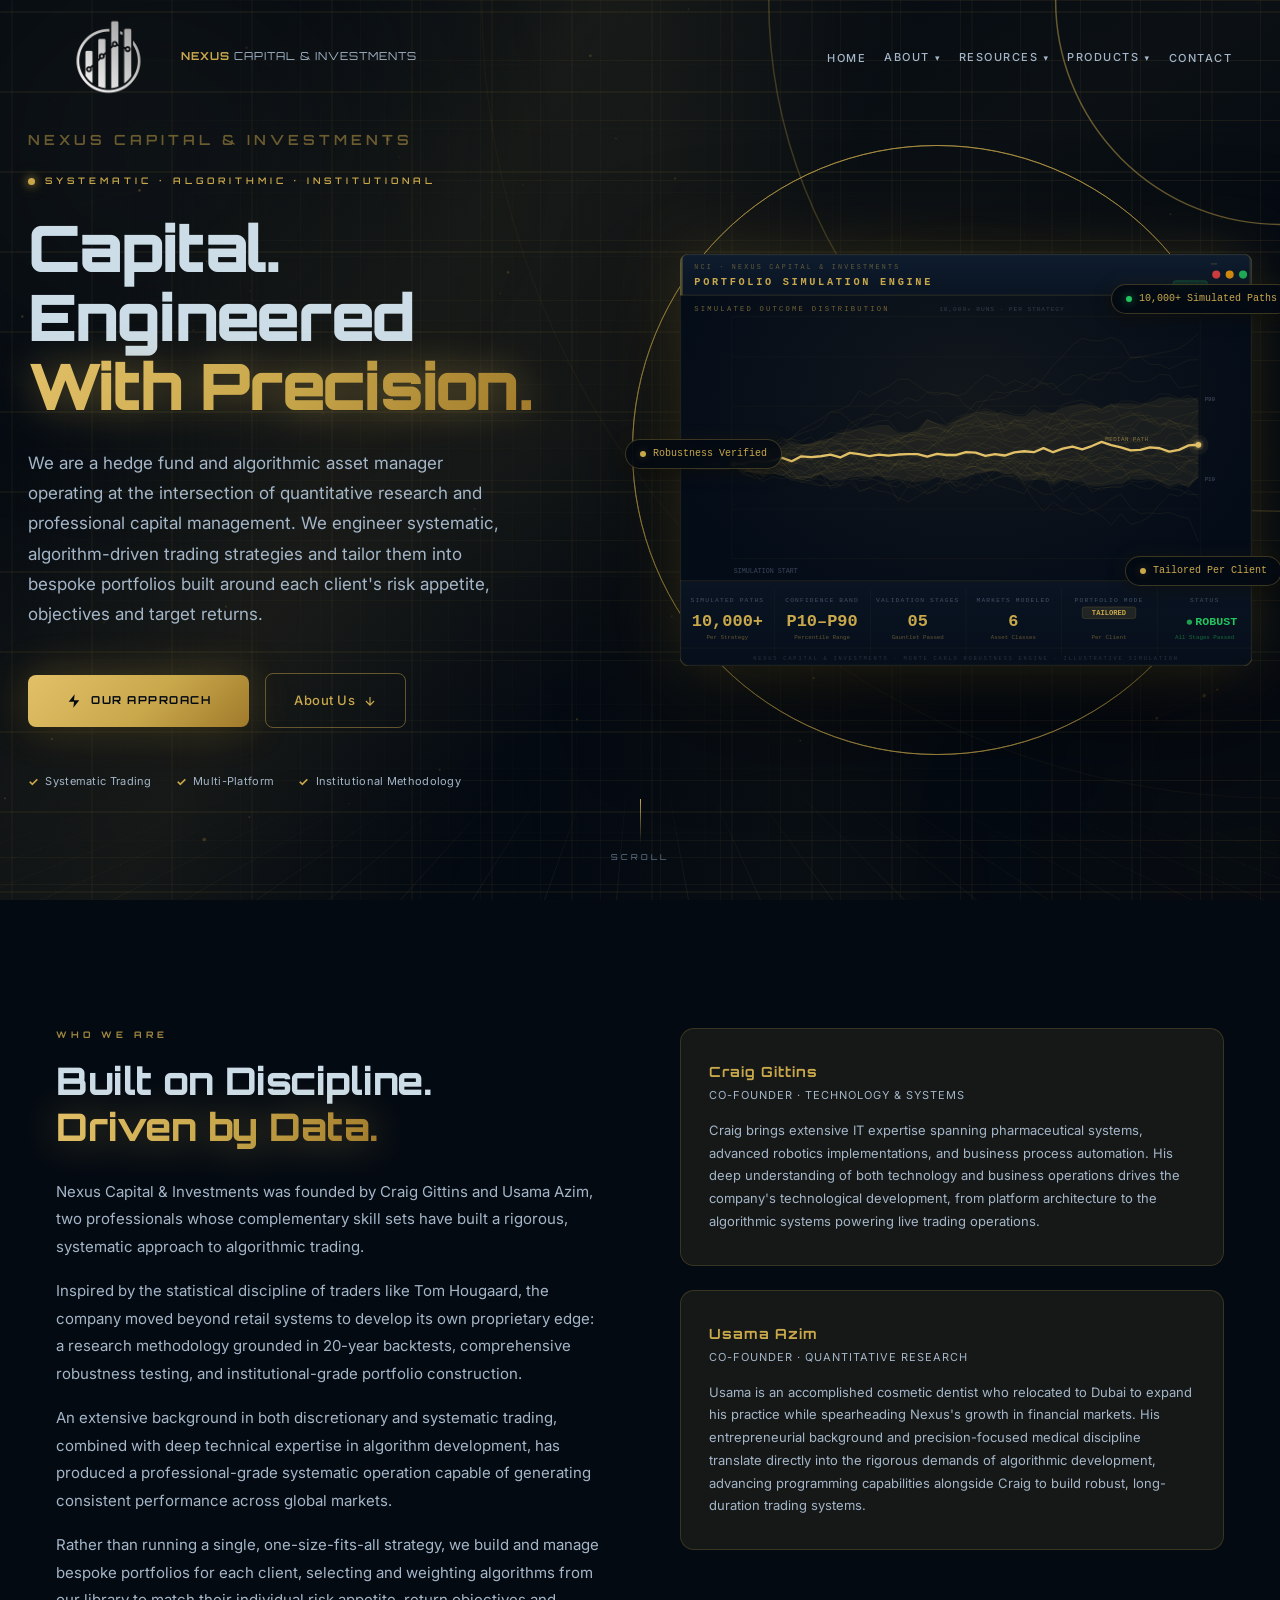
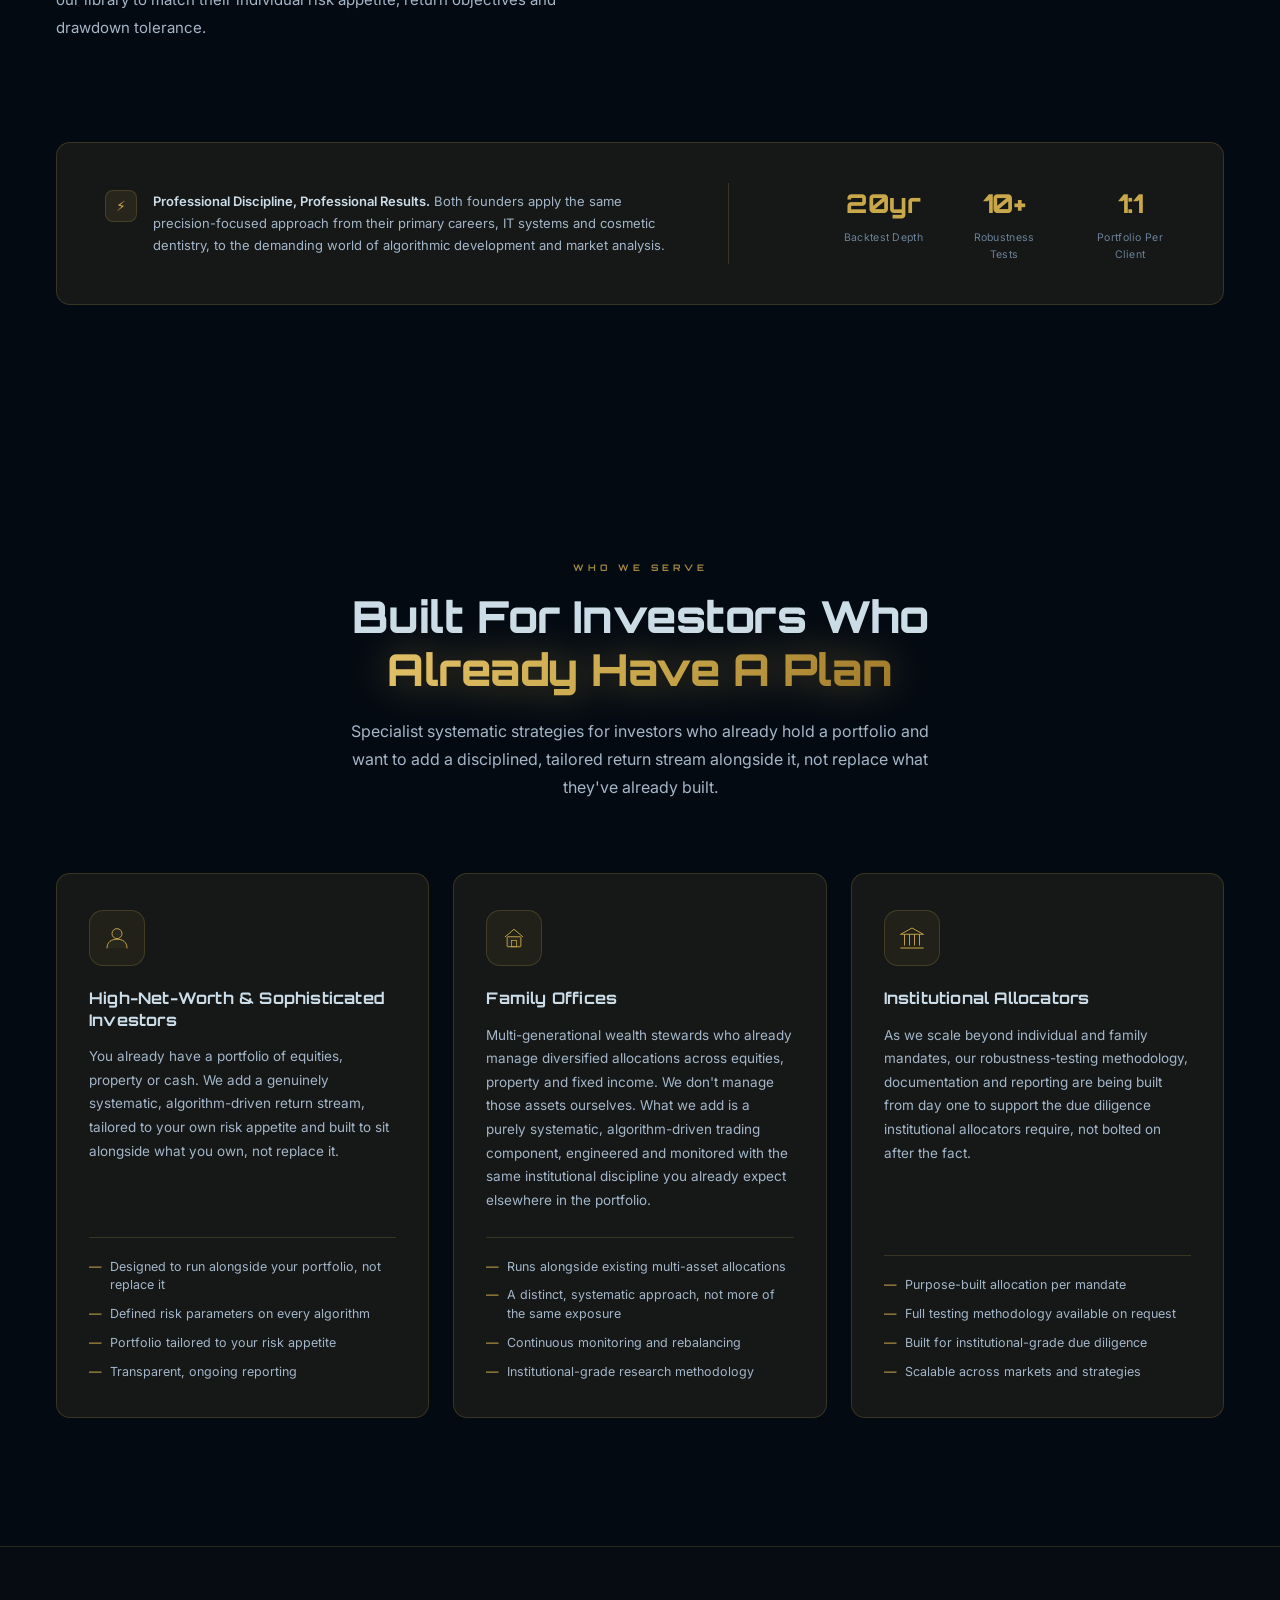
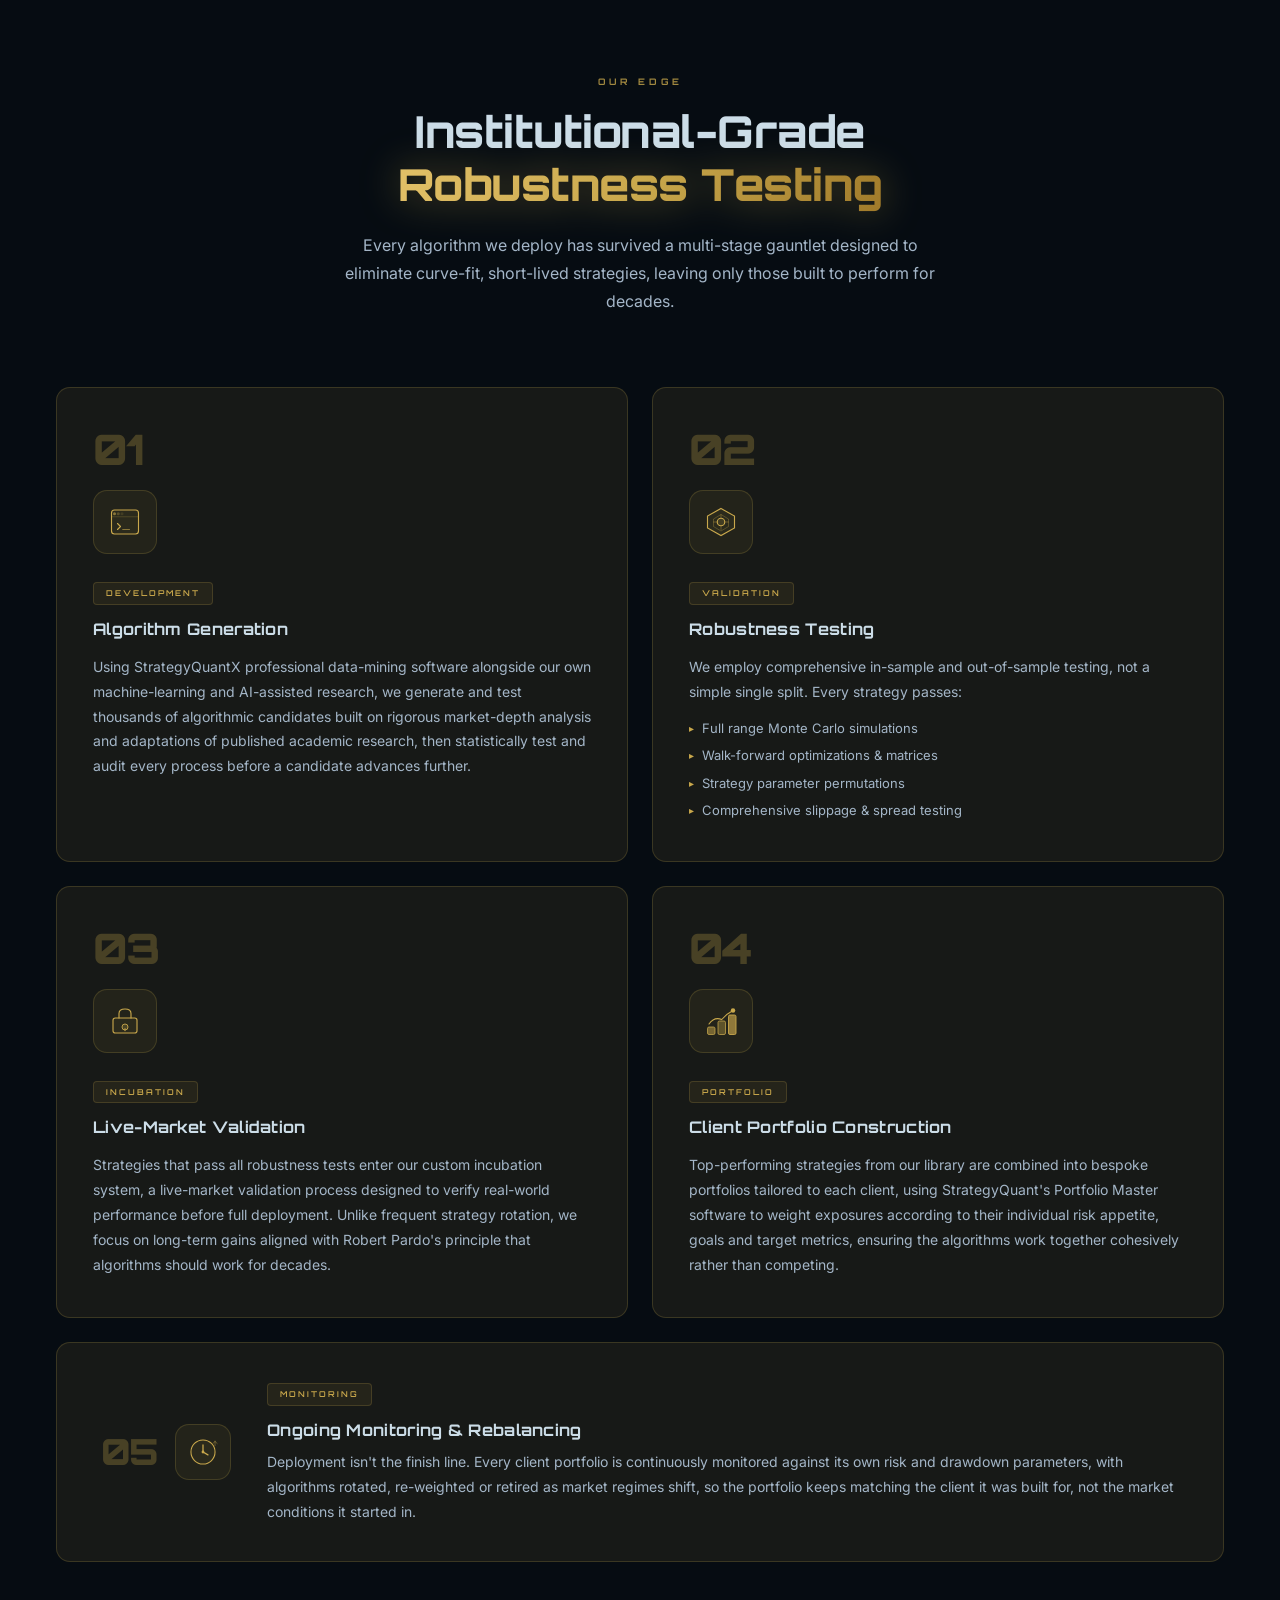
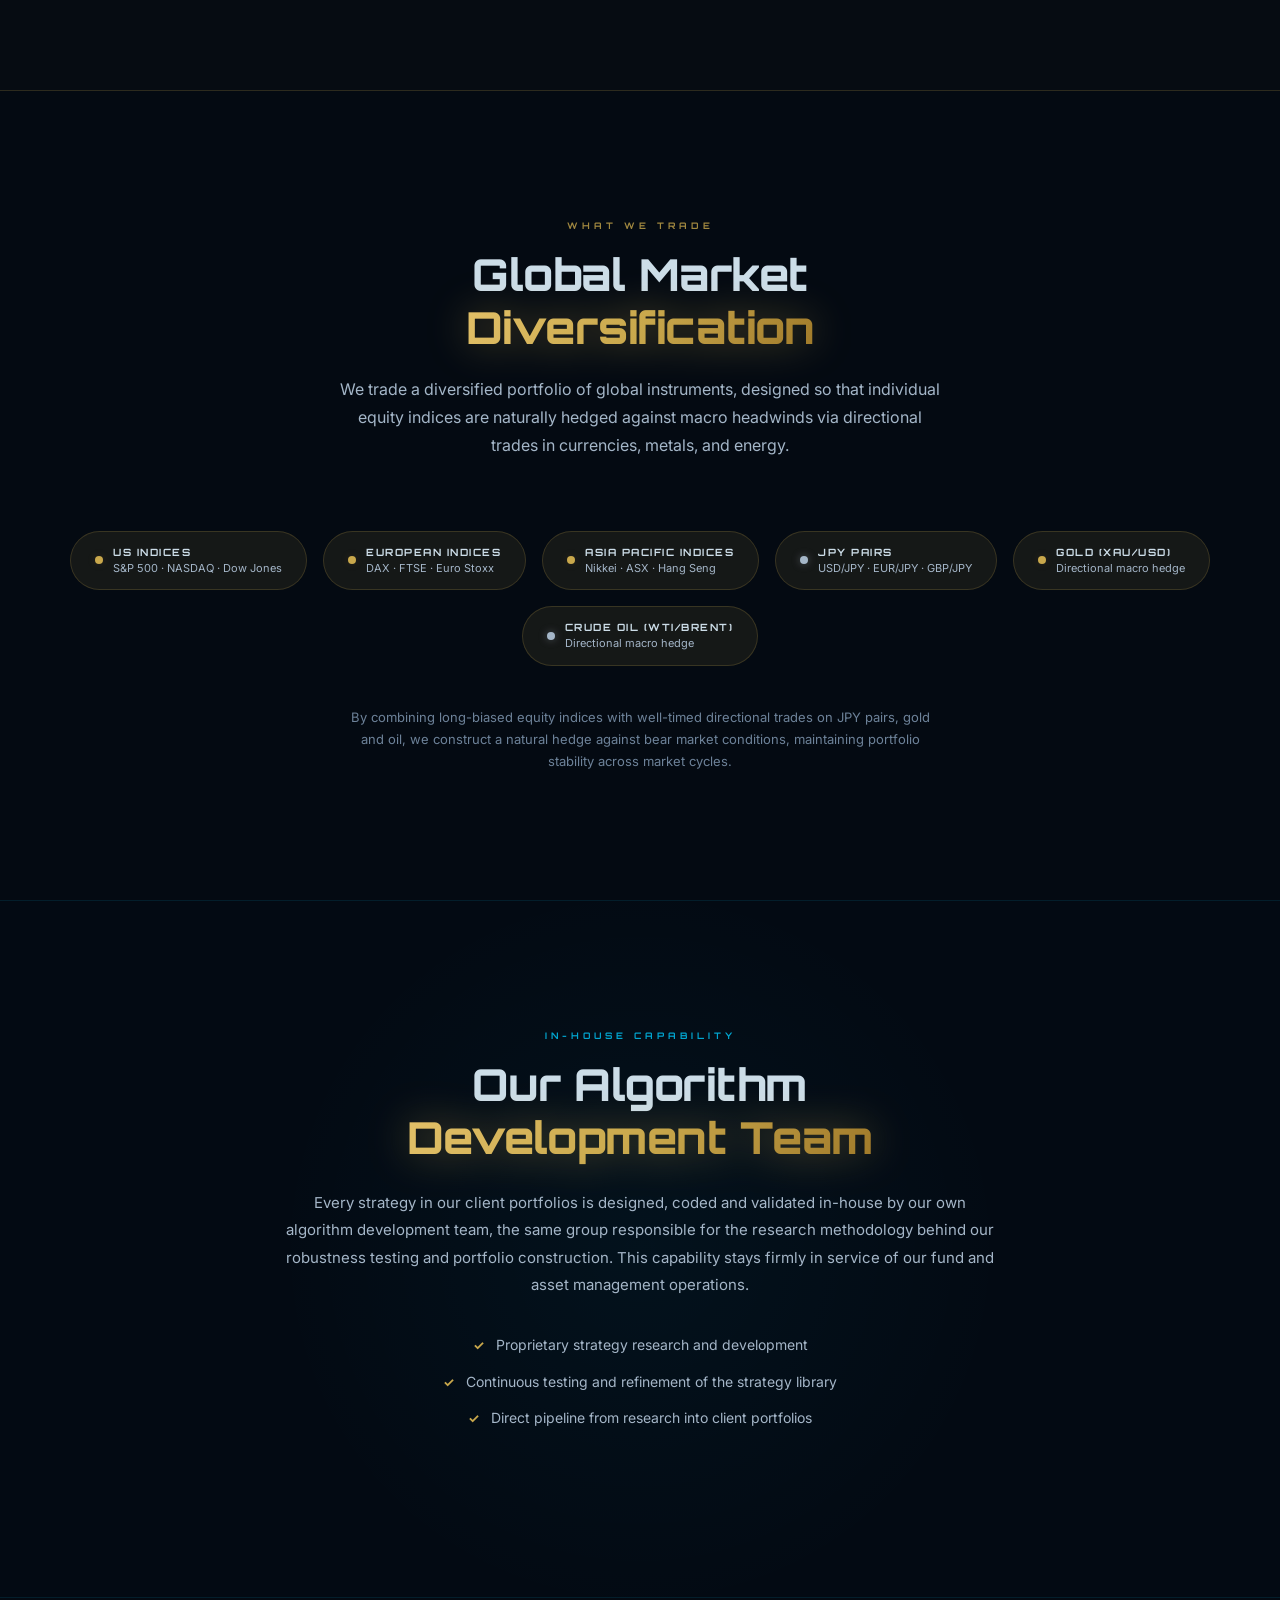
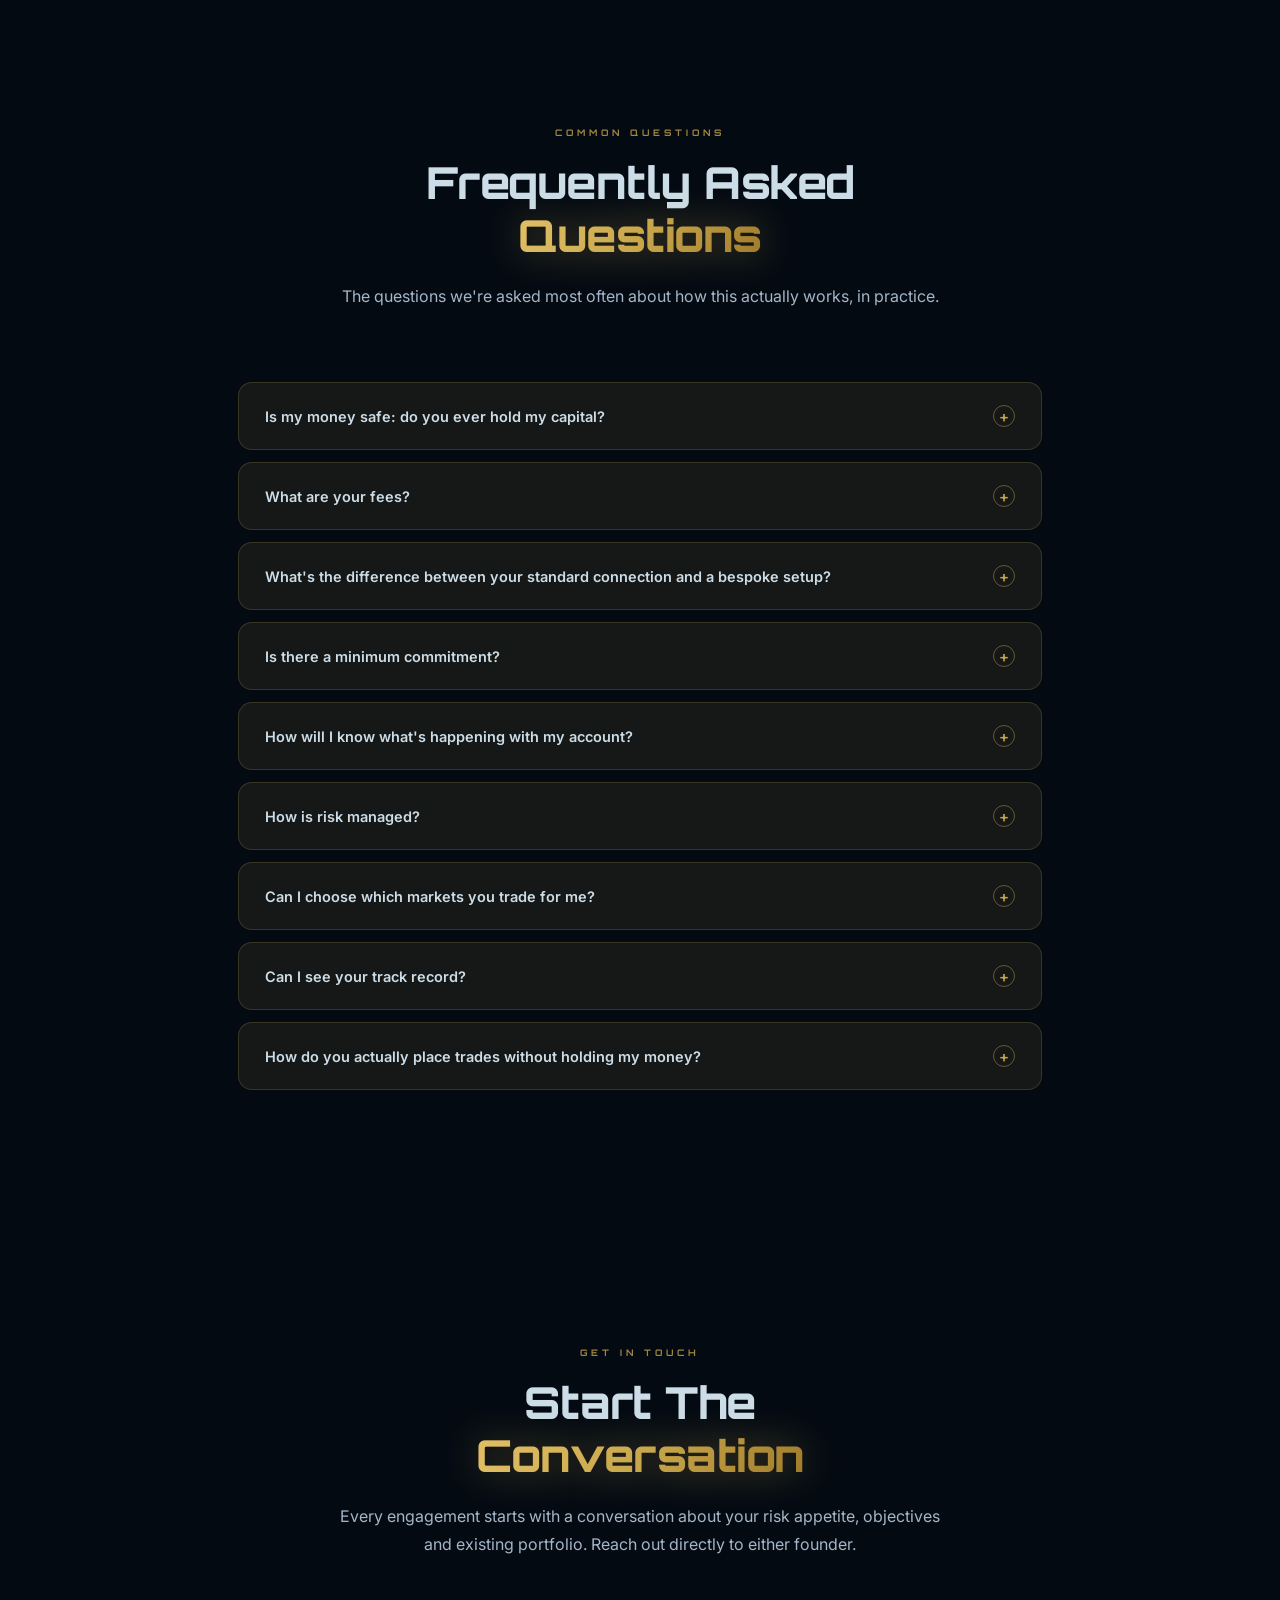
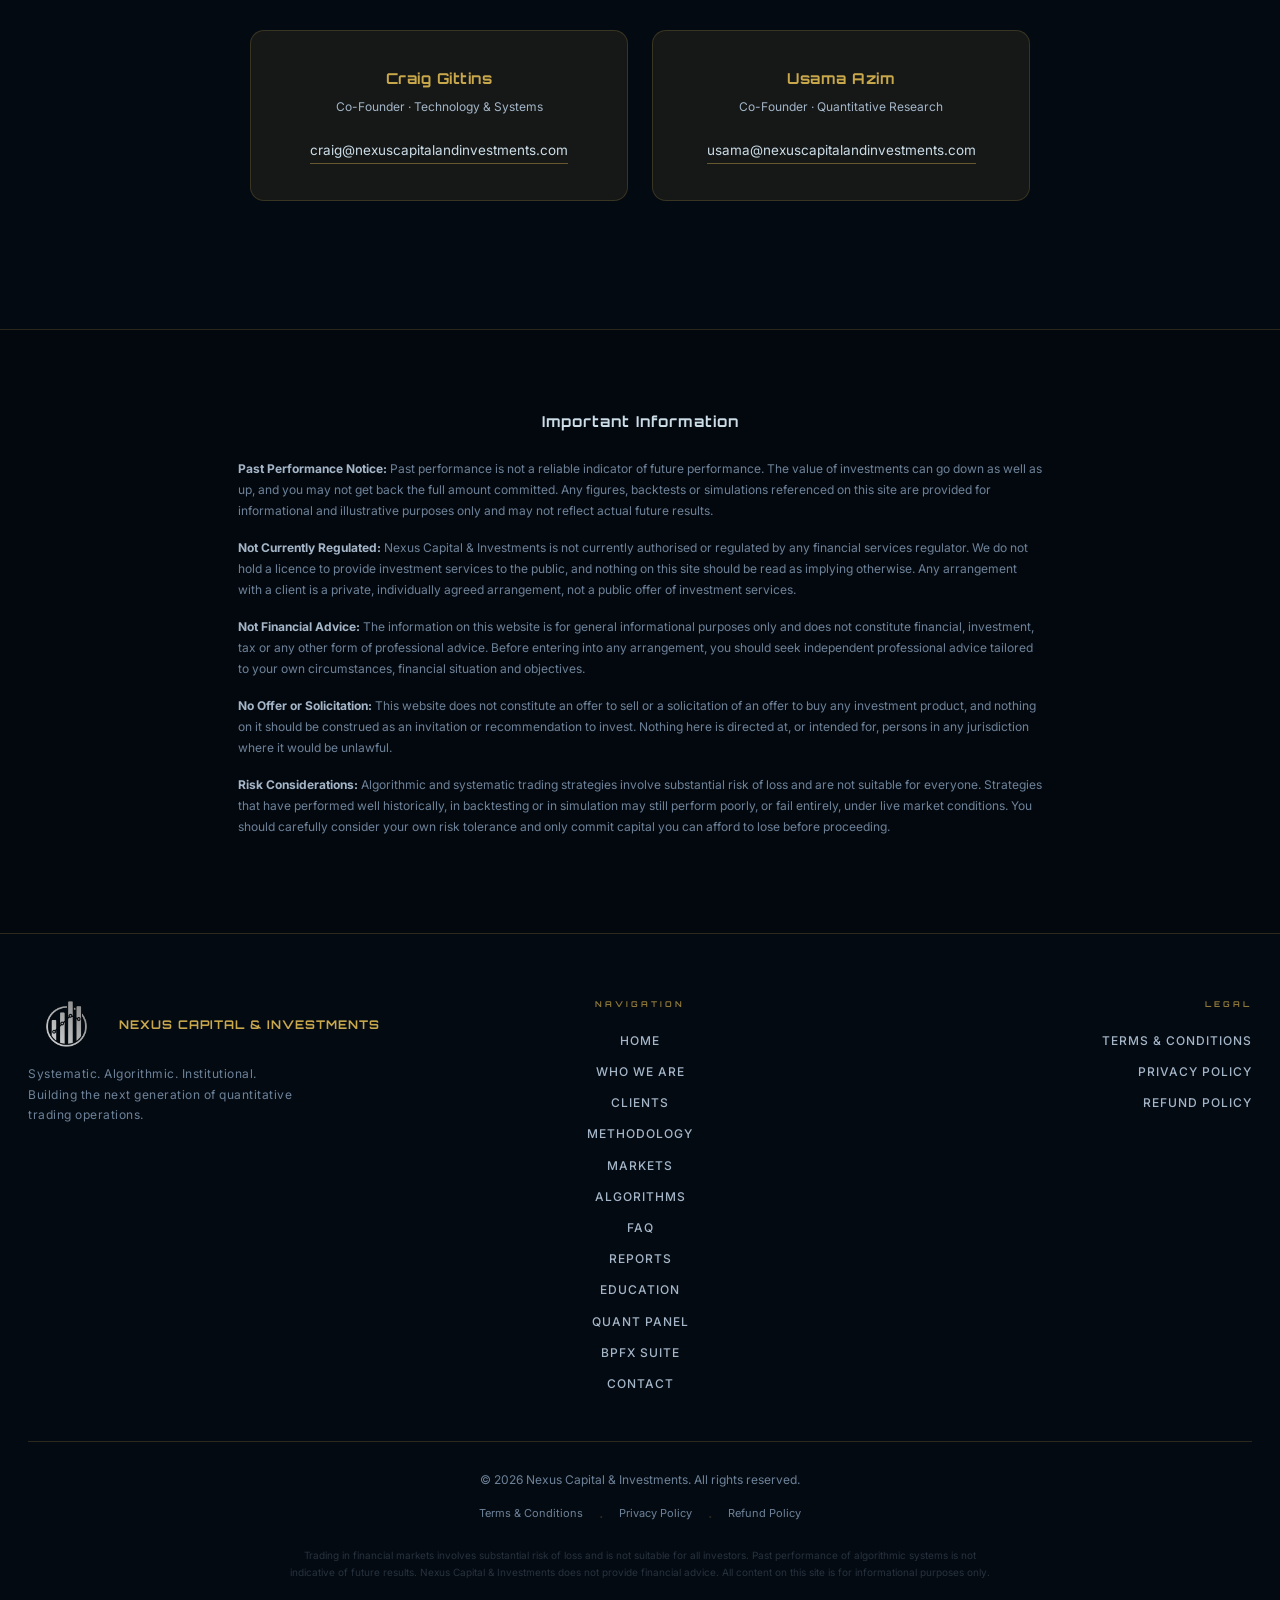
==== commit 06a0a124: "Add a real favicon across the whole site Every page was falling back to the browser's generic globe " ====
--- a/index.html
+++ b/index.html
@@ -3,6 +3,10 @@
 <head>
   <meta charset="UTF-8">
   <meta name="viewport" content="width=device-width, initial-scale=1.0">
+  <link rel="icon" type="image/png" sizes="512x512" href="Logo/favicon-512.png">
+  <link rel="icon" type="image/png" sizes="192x192" href="Logo/favicon-192.png">
+  <link rel="icon" type="image/png" sizes="32x32" href="Logo/favicon-32.png">
+  <link rel="apple-touch-icon" href="Logo/apple-touch-icon.png">
   <title>Nexus Capital & Investments | Systematic Algorithmic Hedge Fund</title>
   <meta name="description" content="Nexus Capital & Investments is a hedge fund and algorithmic asset manager building institutional-grade, systematic trading strategies and tailoring them into bespoke portfolios for each client.">
   <link rel="preconnect" href="https://fonts.googleapis.com">
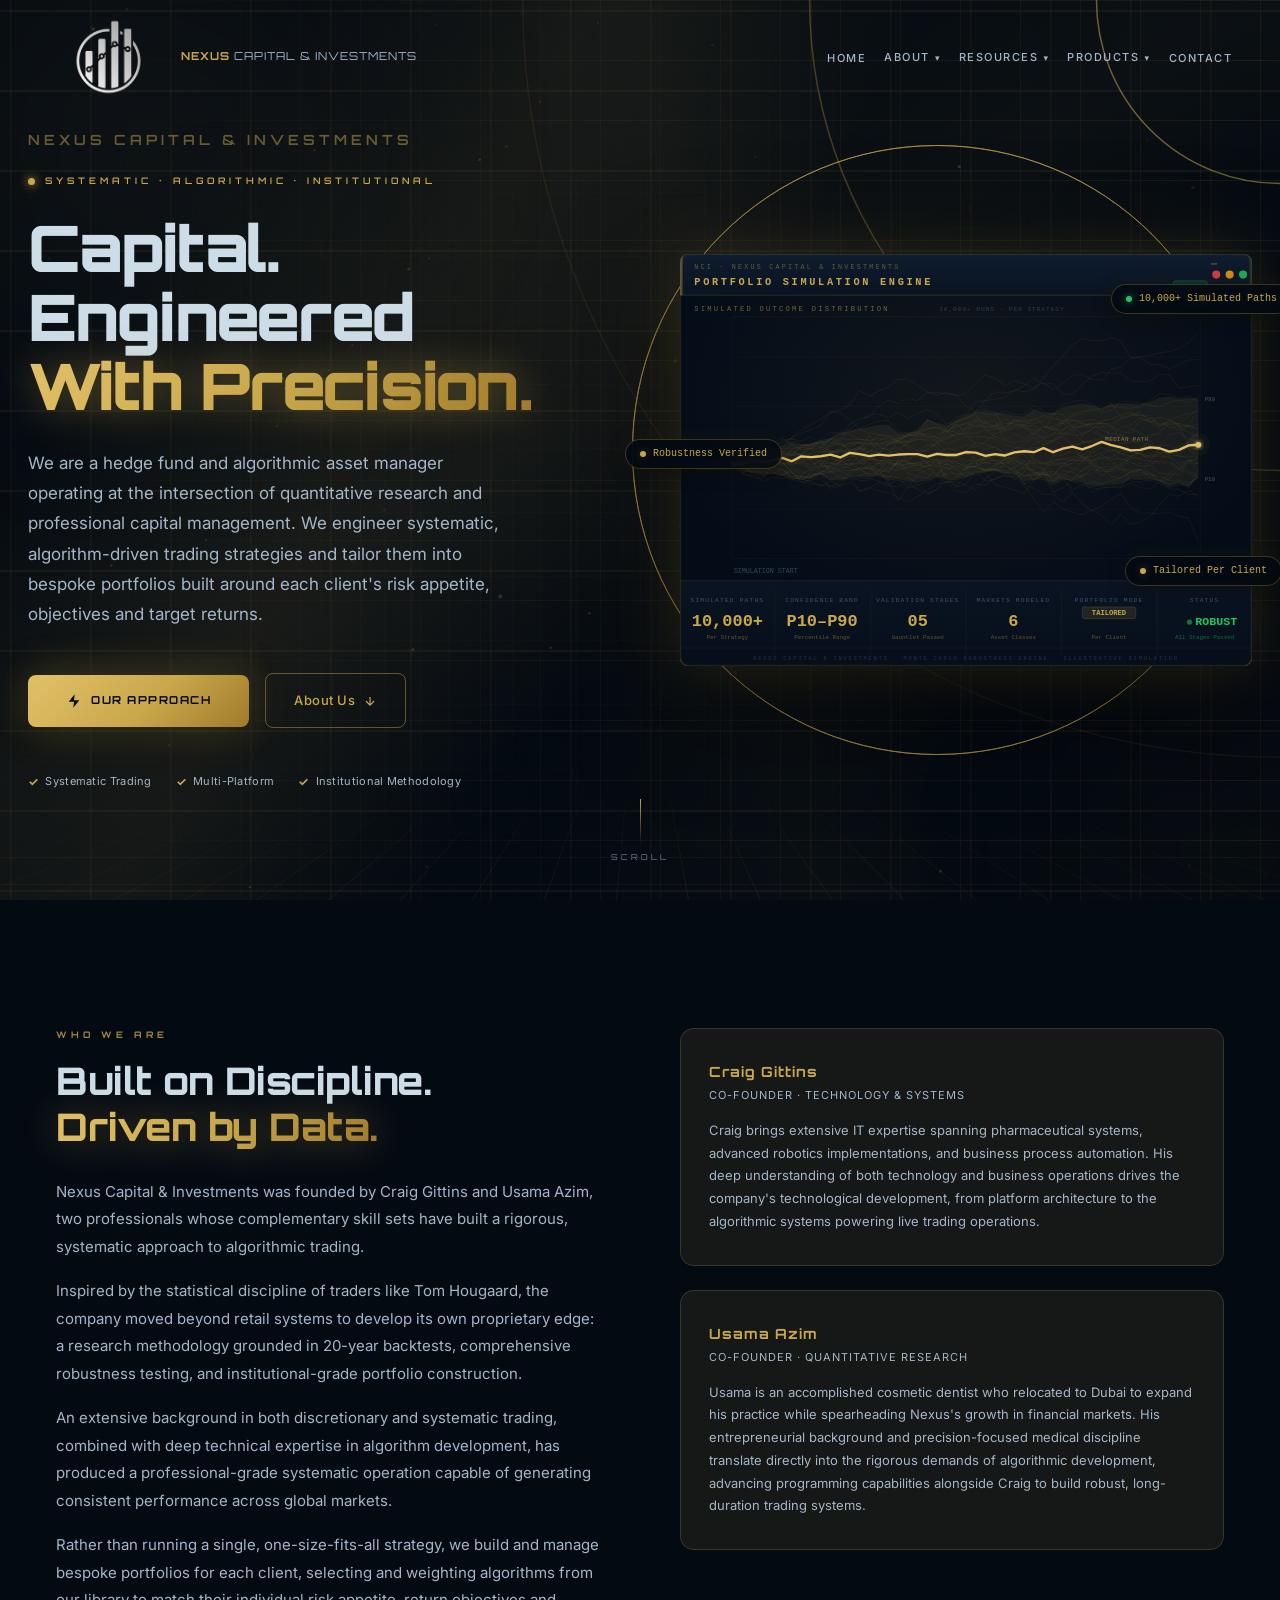
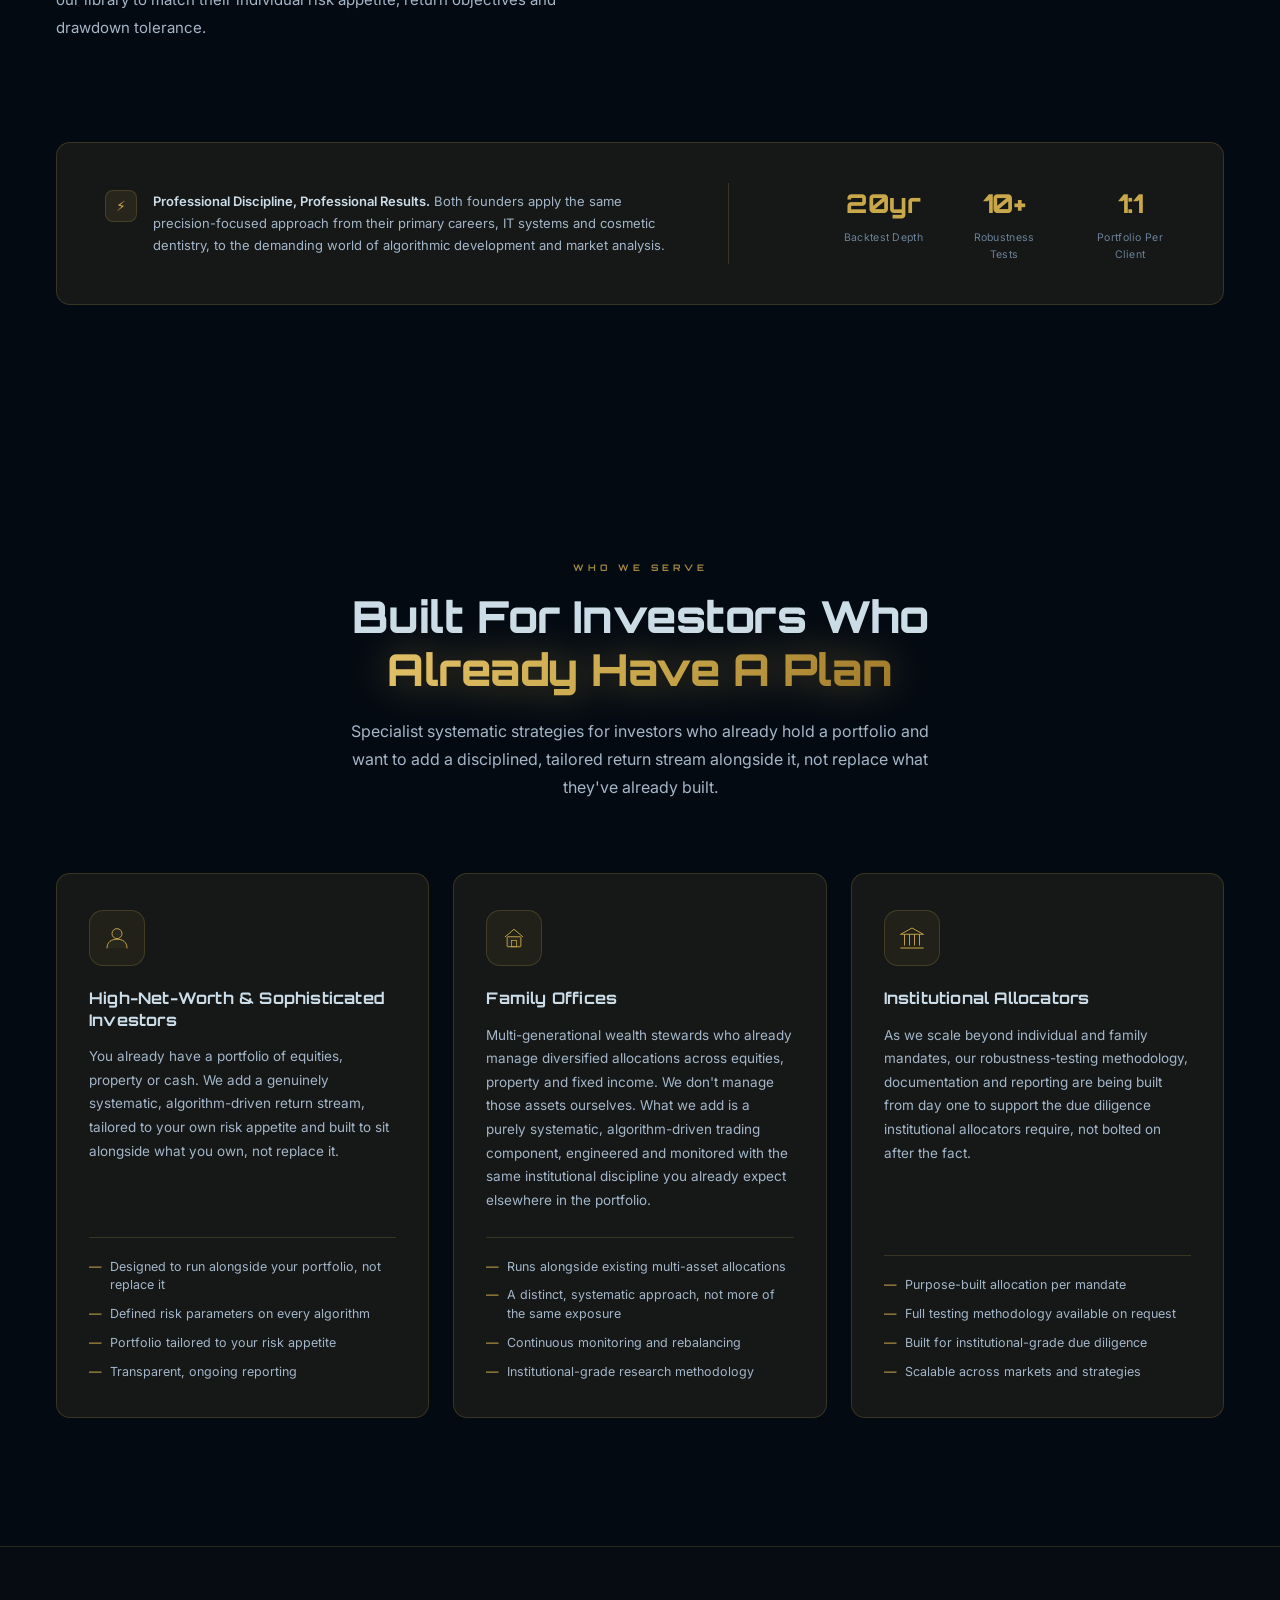
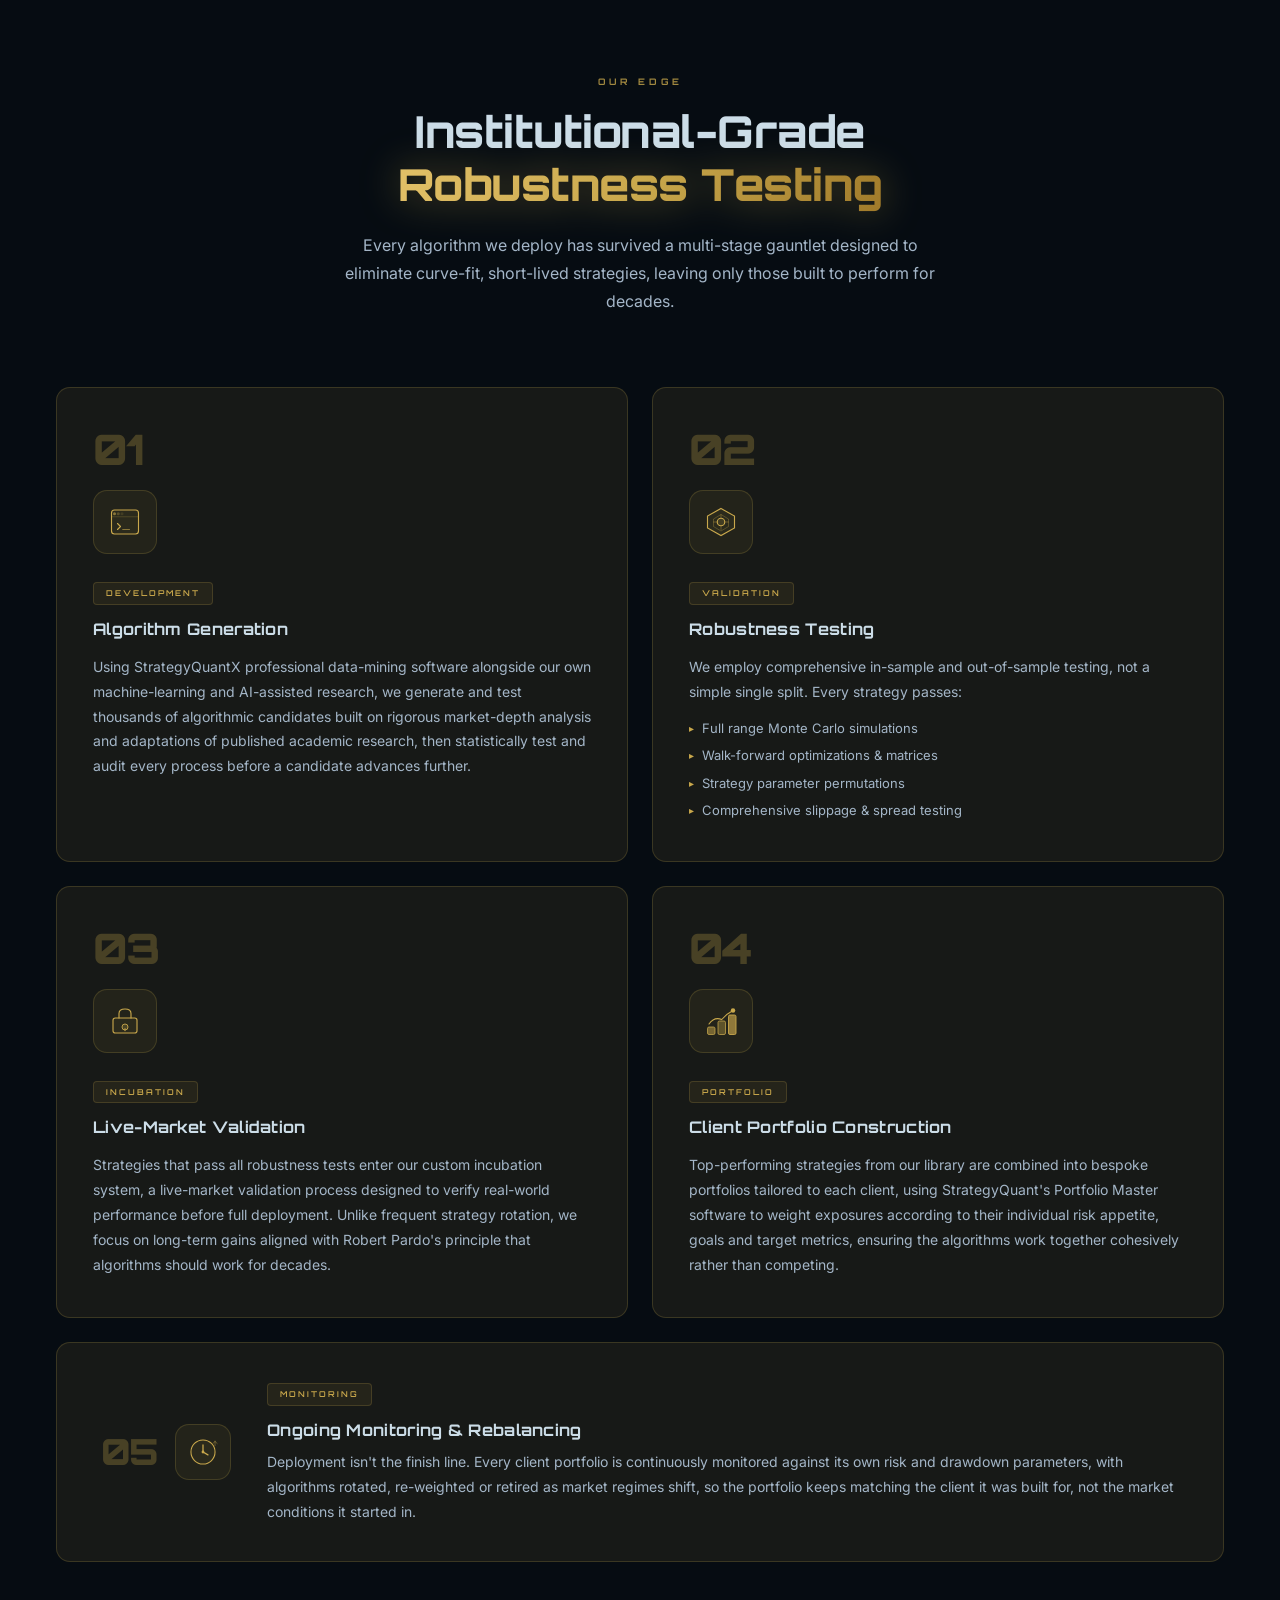
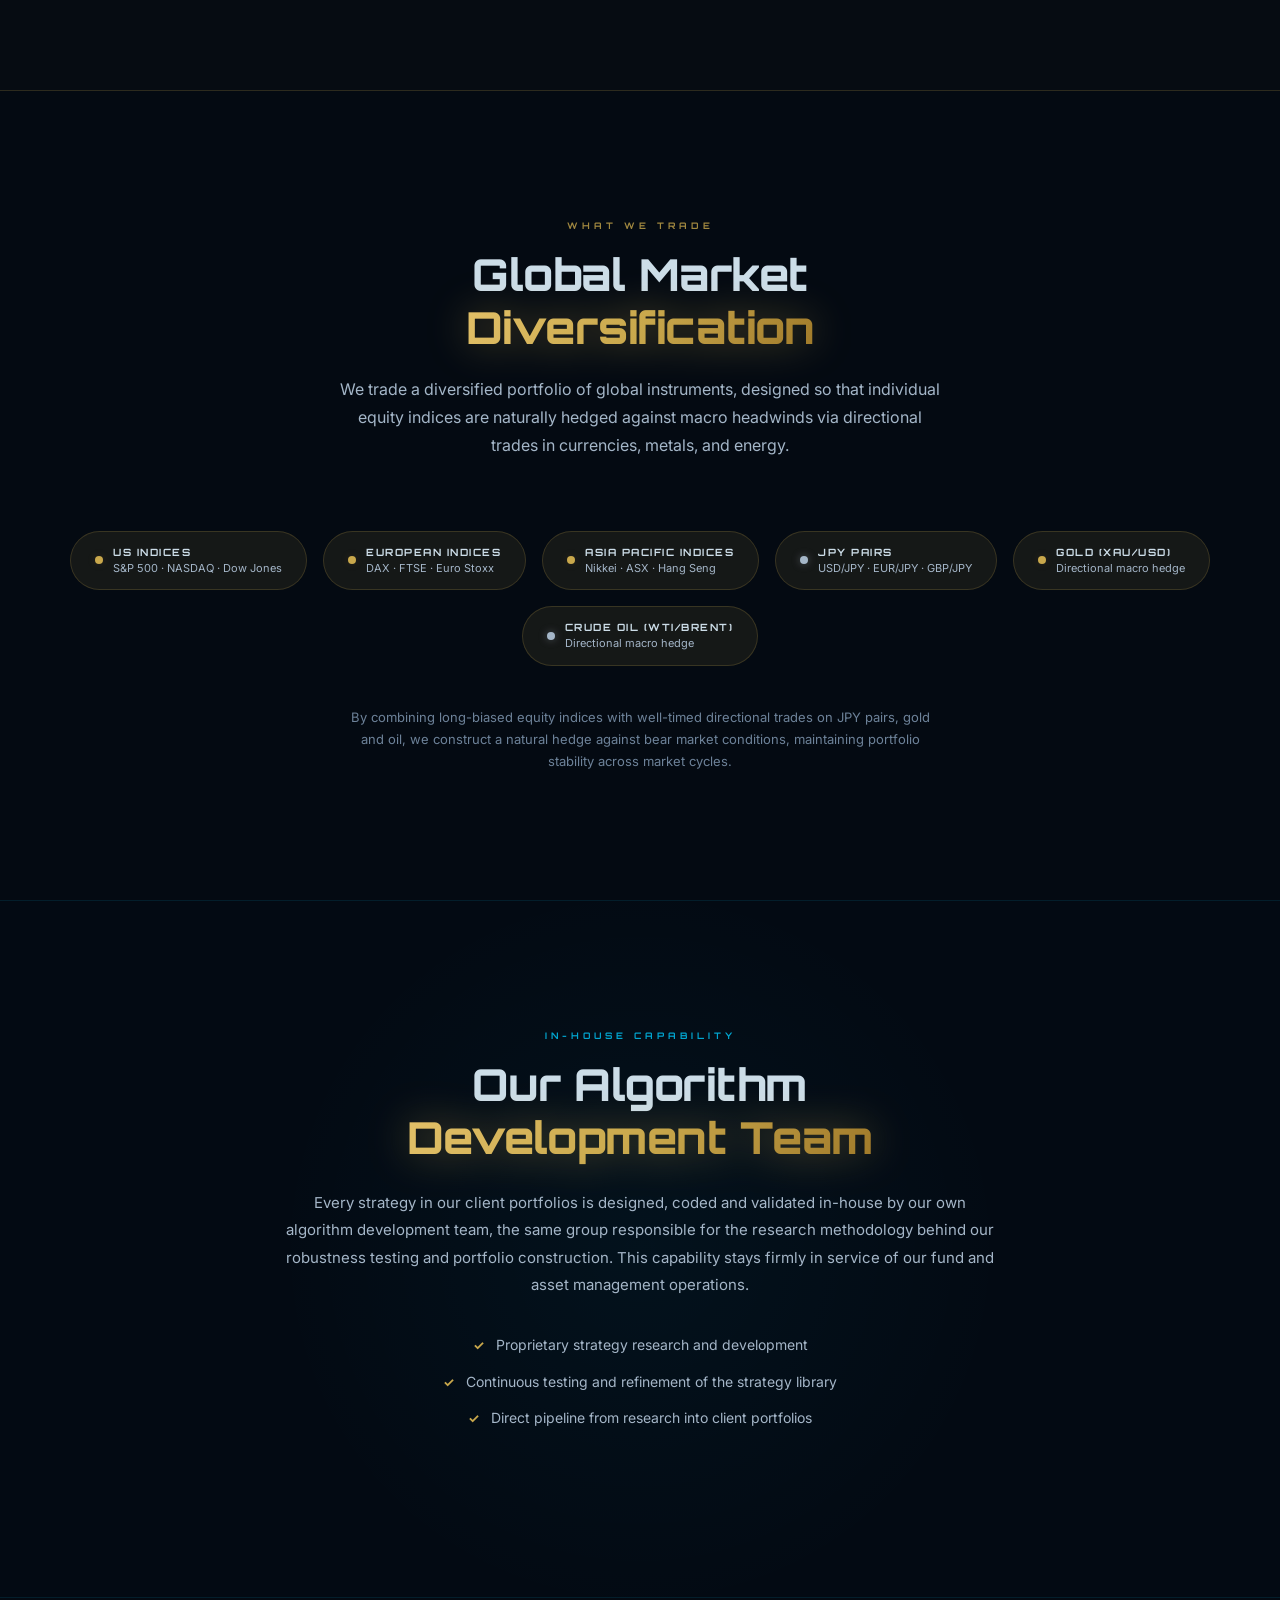
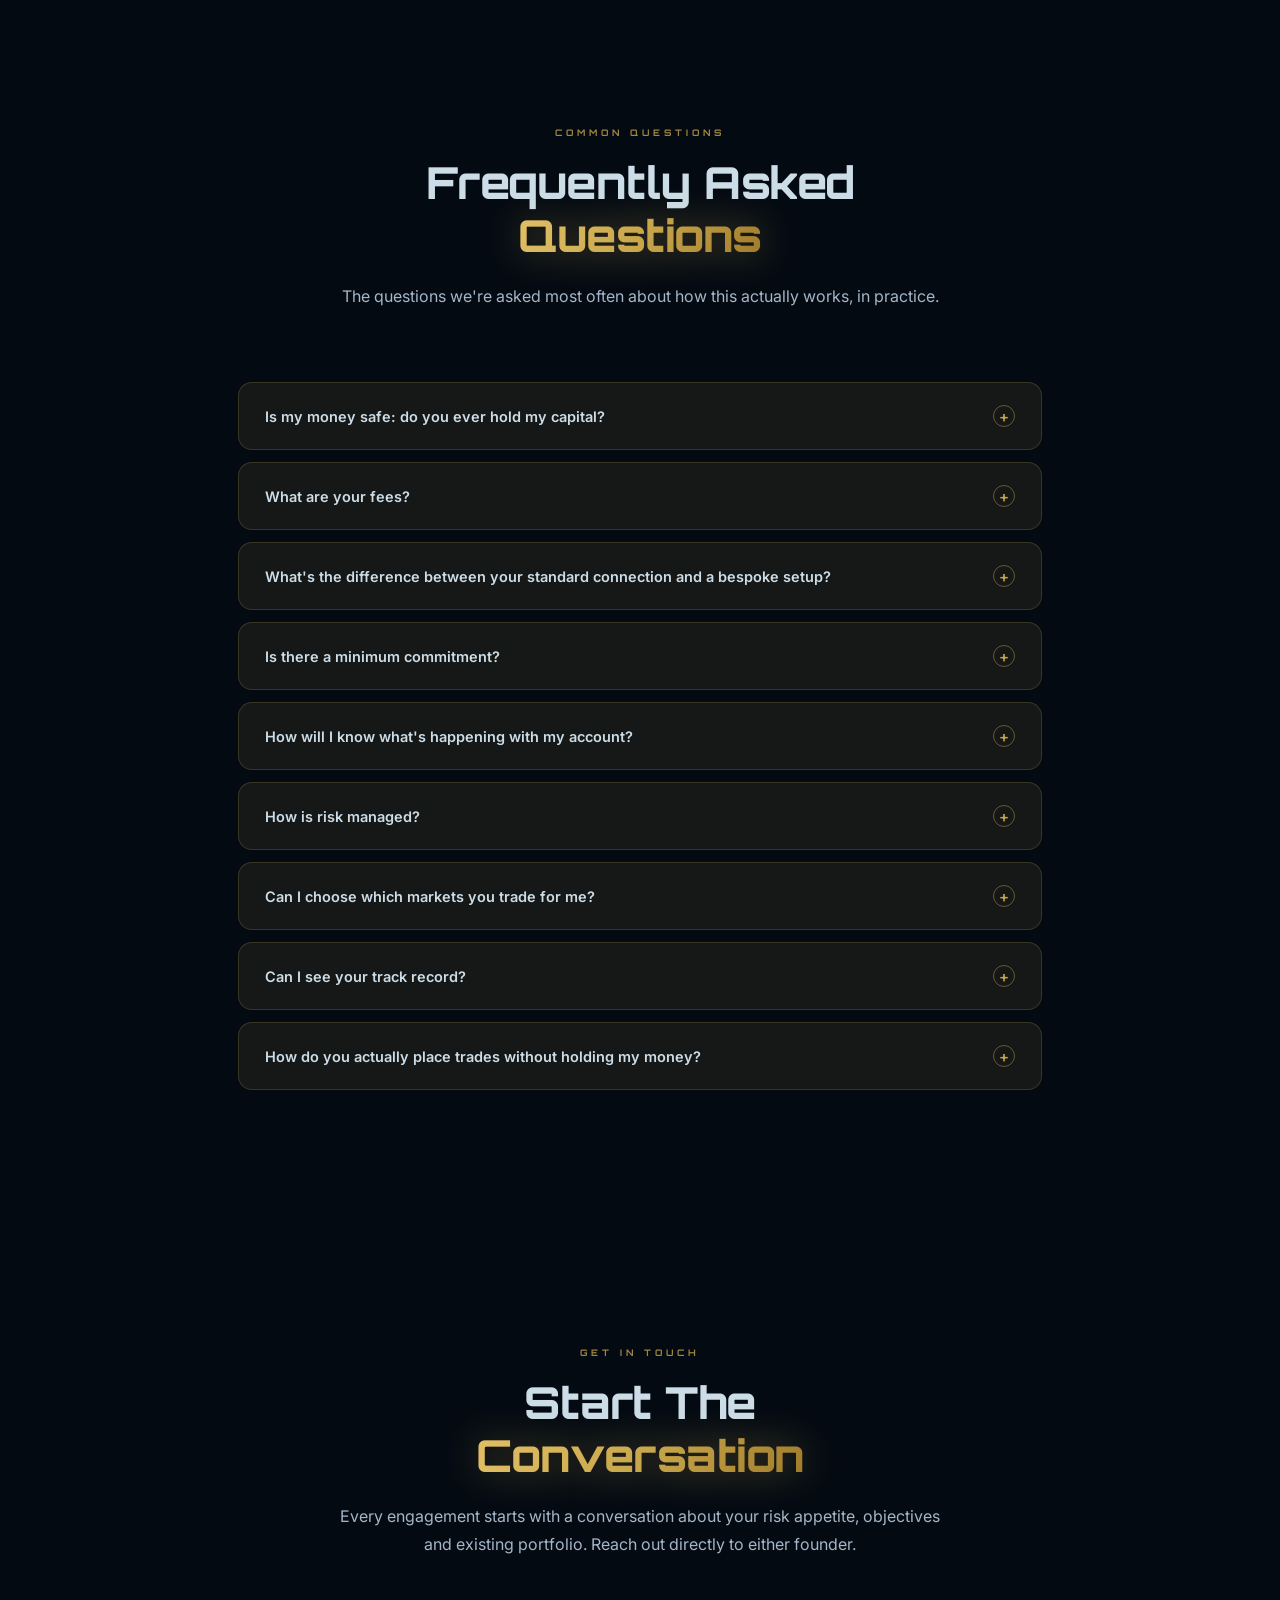
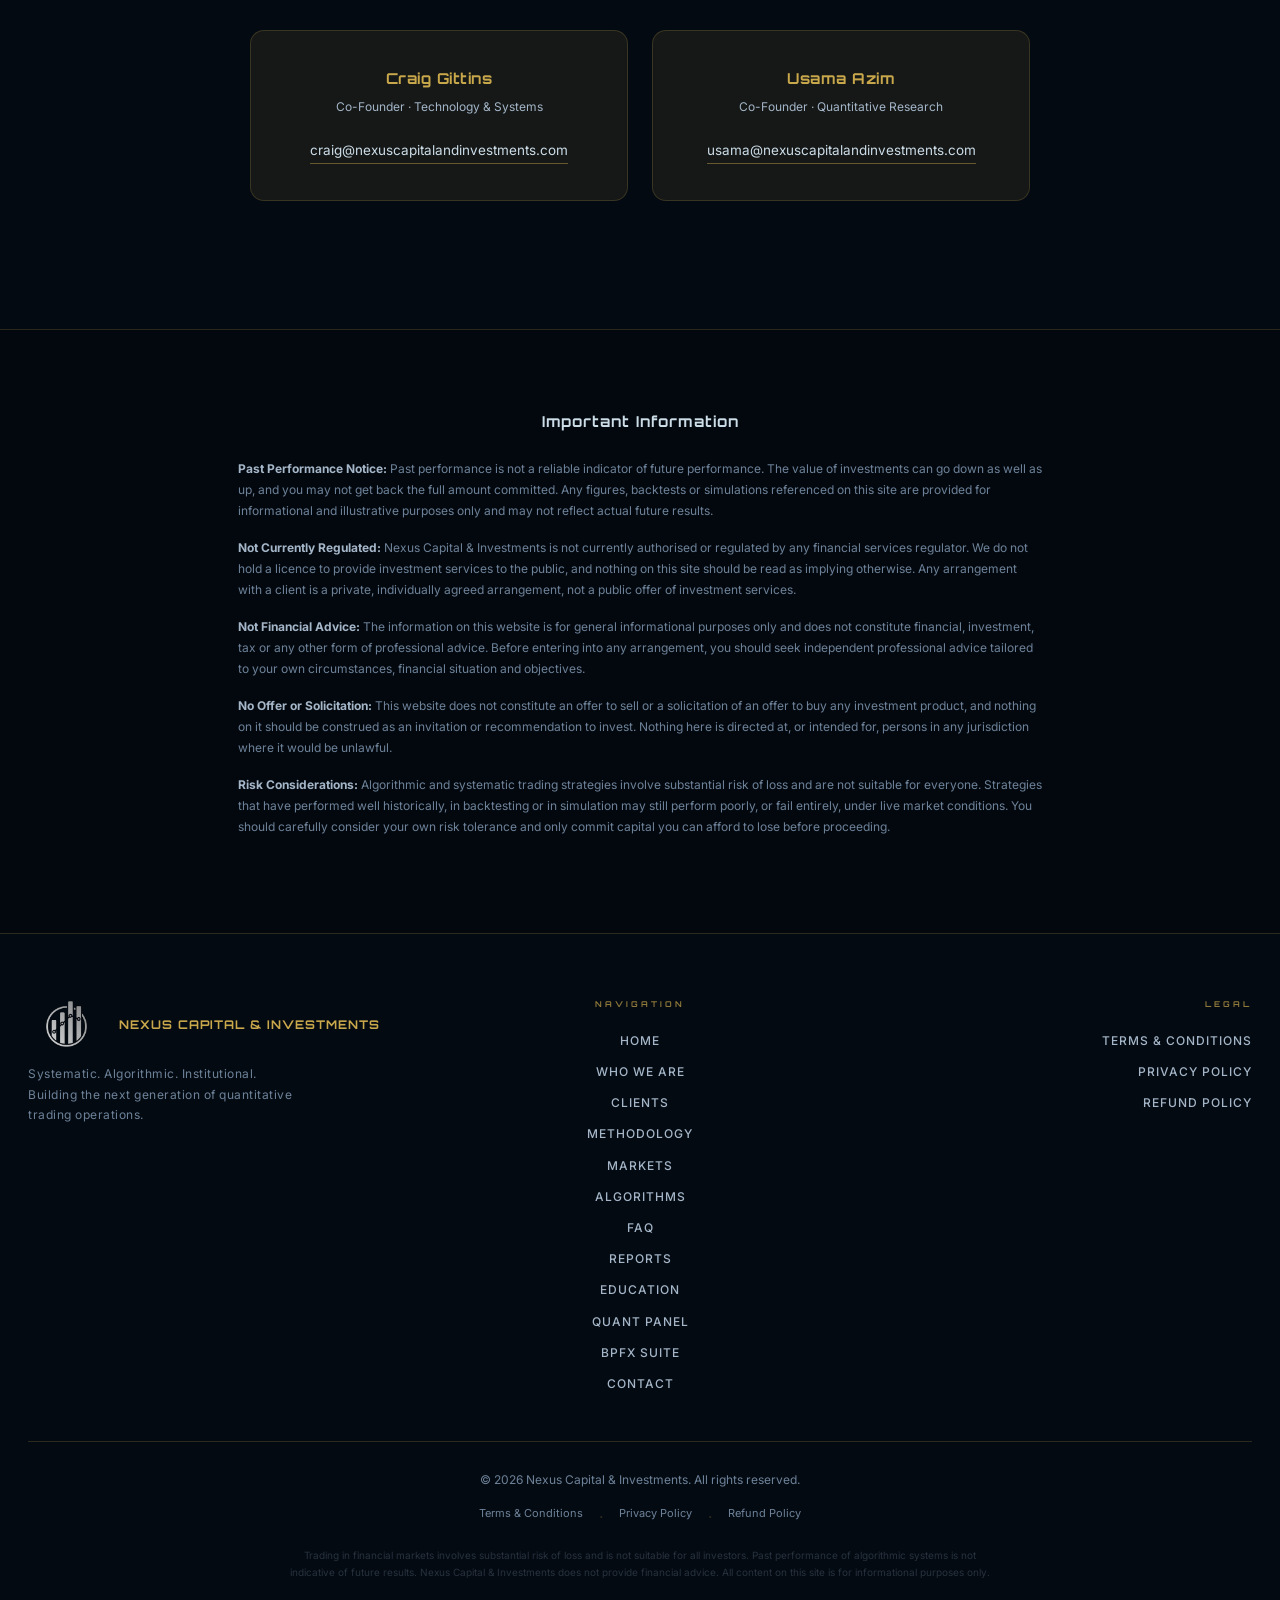
==== commit d3c8c37c: "Rewrite legal pages for current business, add SEO fundamentals Terms, Privacy, and Refund Policy no " ====
--- a/index.html
+++ b/index.html
@@ -9,6 +9,15 @@
   <link rel="apple-touch-icon" href="Logo/apple-touch-icon.png">
   <title>Nexus Capital & Investments | Systematic Algorithmic Hedge Fund</title>
   <meta name="description" content="Nexus Capital & Investments is a hedge fund and algorithmic asset manager building institutional-grade, systematic trading strategies and tailoring them into bespoke portfolios for each client.">
+  <meta property="og:type" content="website">
+  <meta property="og:url" content="https://nexuscapitalandinvestments.com/">
+  <meta property="og:title" content="Nexus Capital & Investments | Systematic Algorithmic Hedge Fund">
+  <meta property="og:description" content="Nexus Capital & Investments is a hedge fund and algorithmic asset manager building institutional-grade, systematic trading strategies and tailoring them into bespoke portfolios for each client.">
+  <meta property="og:image" content="https://nexuscapitalandinvestments.com/images/Main%20Images/social-preview.png">
+  <meta name="twitter:card" content="summary_large_image">
+  <meta name="twitter:title" content="Nexus Capital & Investments | Systematic Algorithmic Hedge Fund">
+  <meta name="twitter:description" content="Nexus Capital & Investments is a hedge fund and algorithmic asset manager building institutional-grade, systematic trading strategies and tailoring them into bespoke portfolios for each client.">
+  <meta name="twitter:image" content="https://nexuscapitalandinvestments.com/images/Main%20Images/social-preview.png">
   <link rel="preconnect" href="https://fonts.googleapis.com">
   <link rel="preconnect" href="https://fonts.gstatic.com" crossorigin>
   <link href="https://fonts.googleapis.com/css2?family=Orbitron:wght@400;500;600;700;800;900&family=Inter:wght@300;400;500;600;700&display=swap" rel="stylesheet">
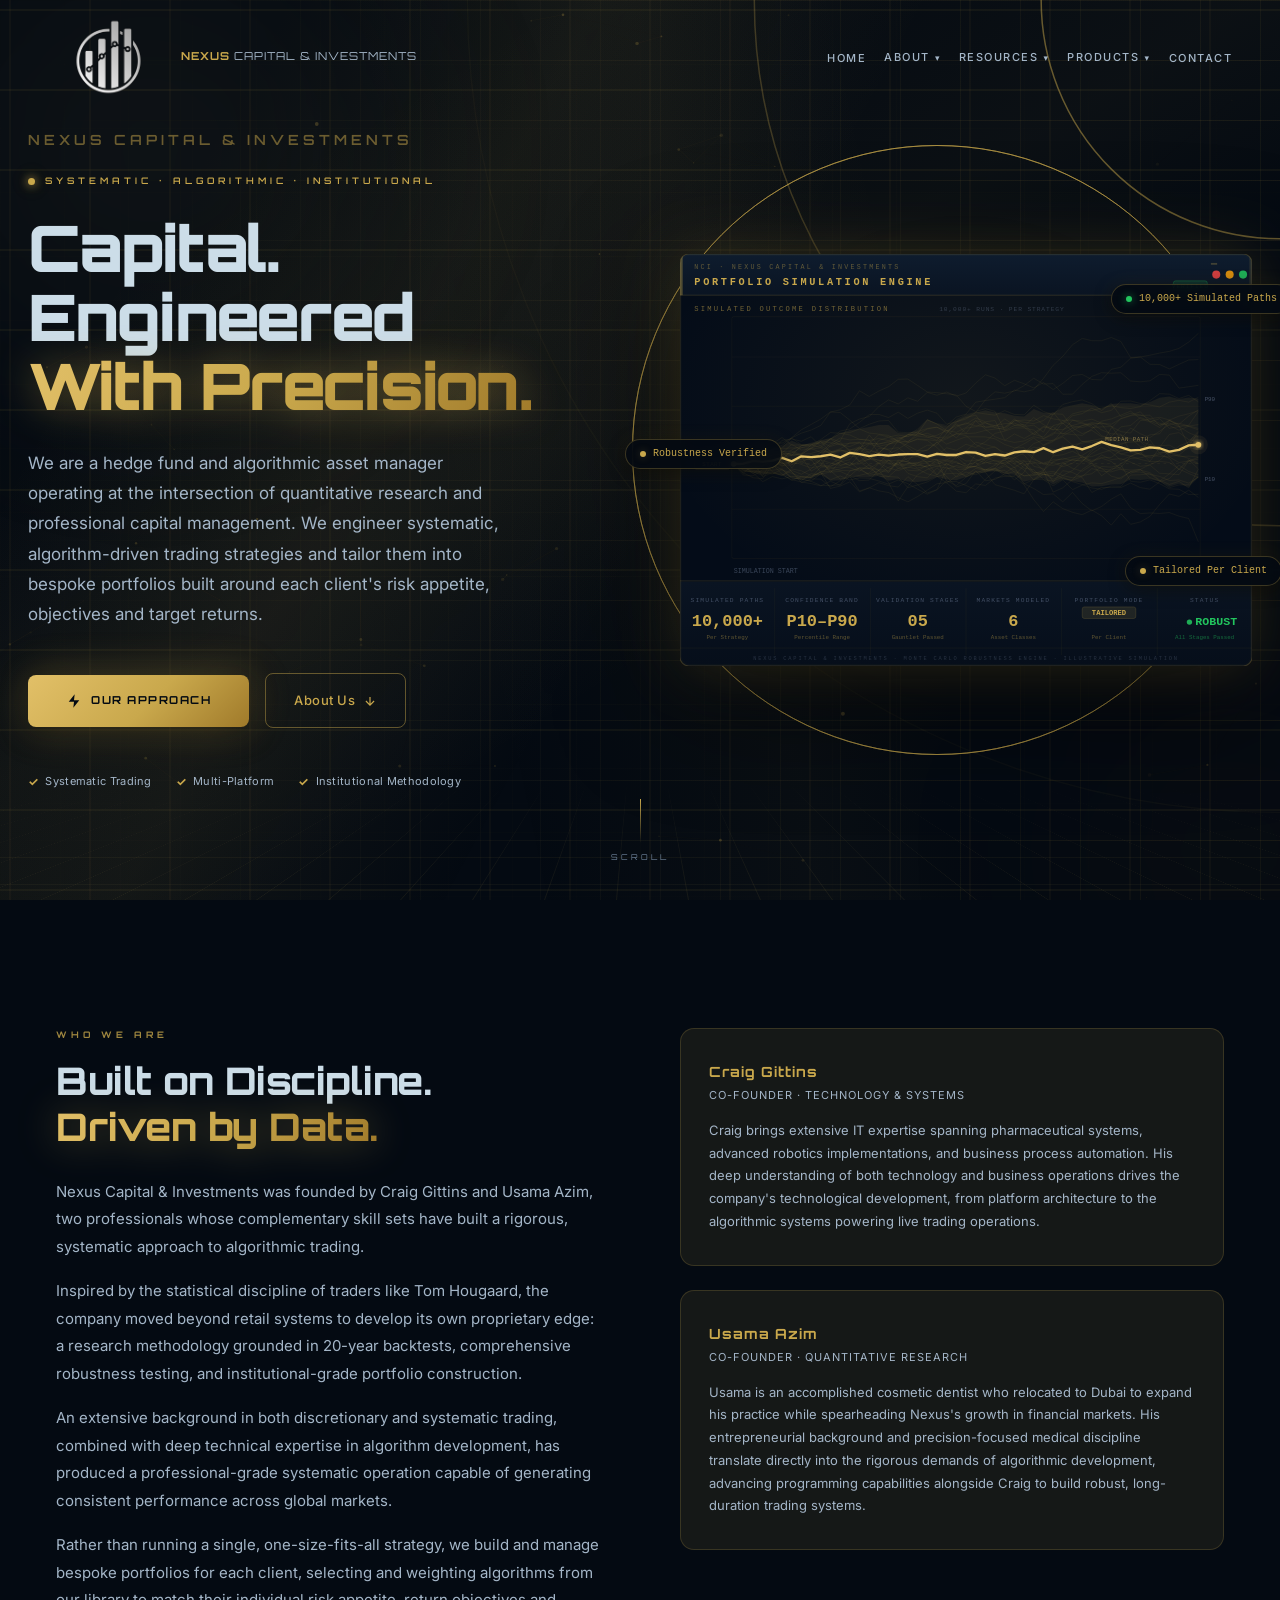
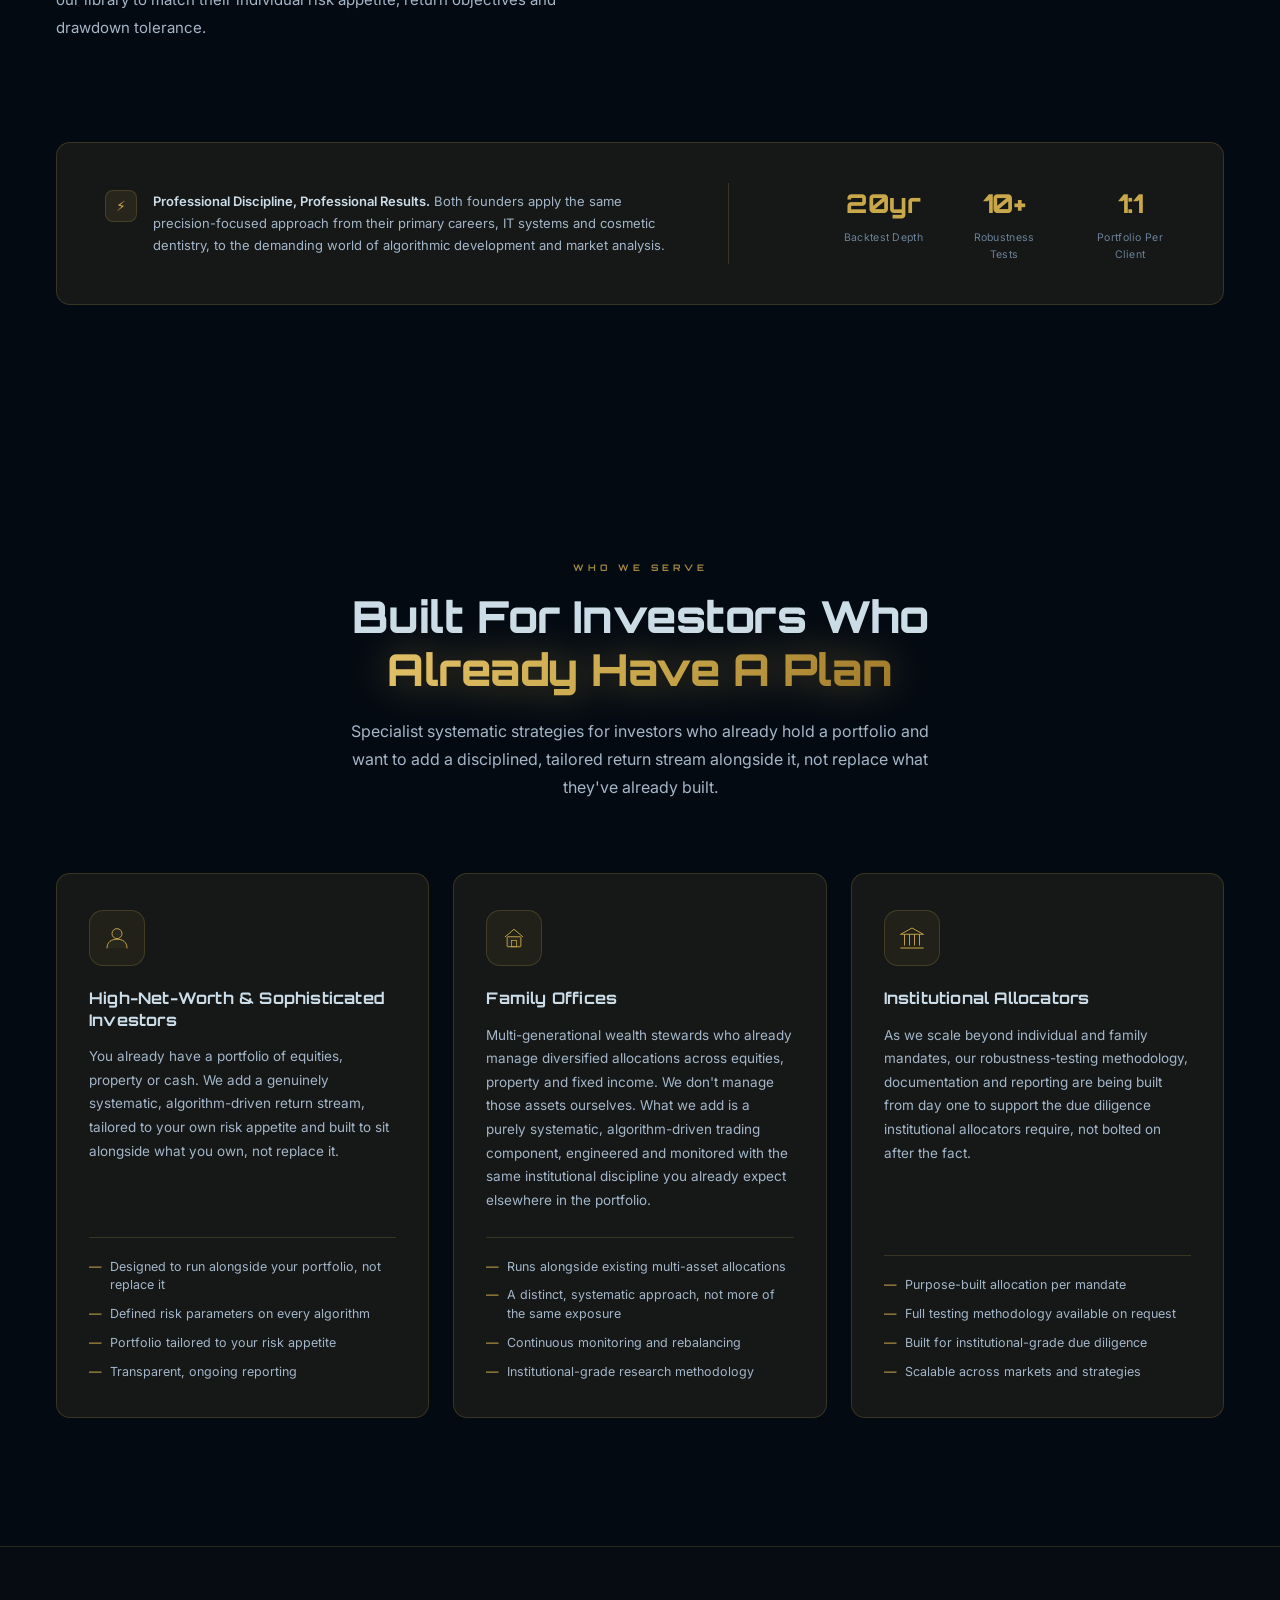
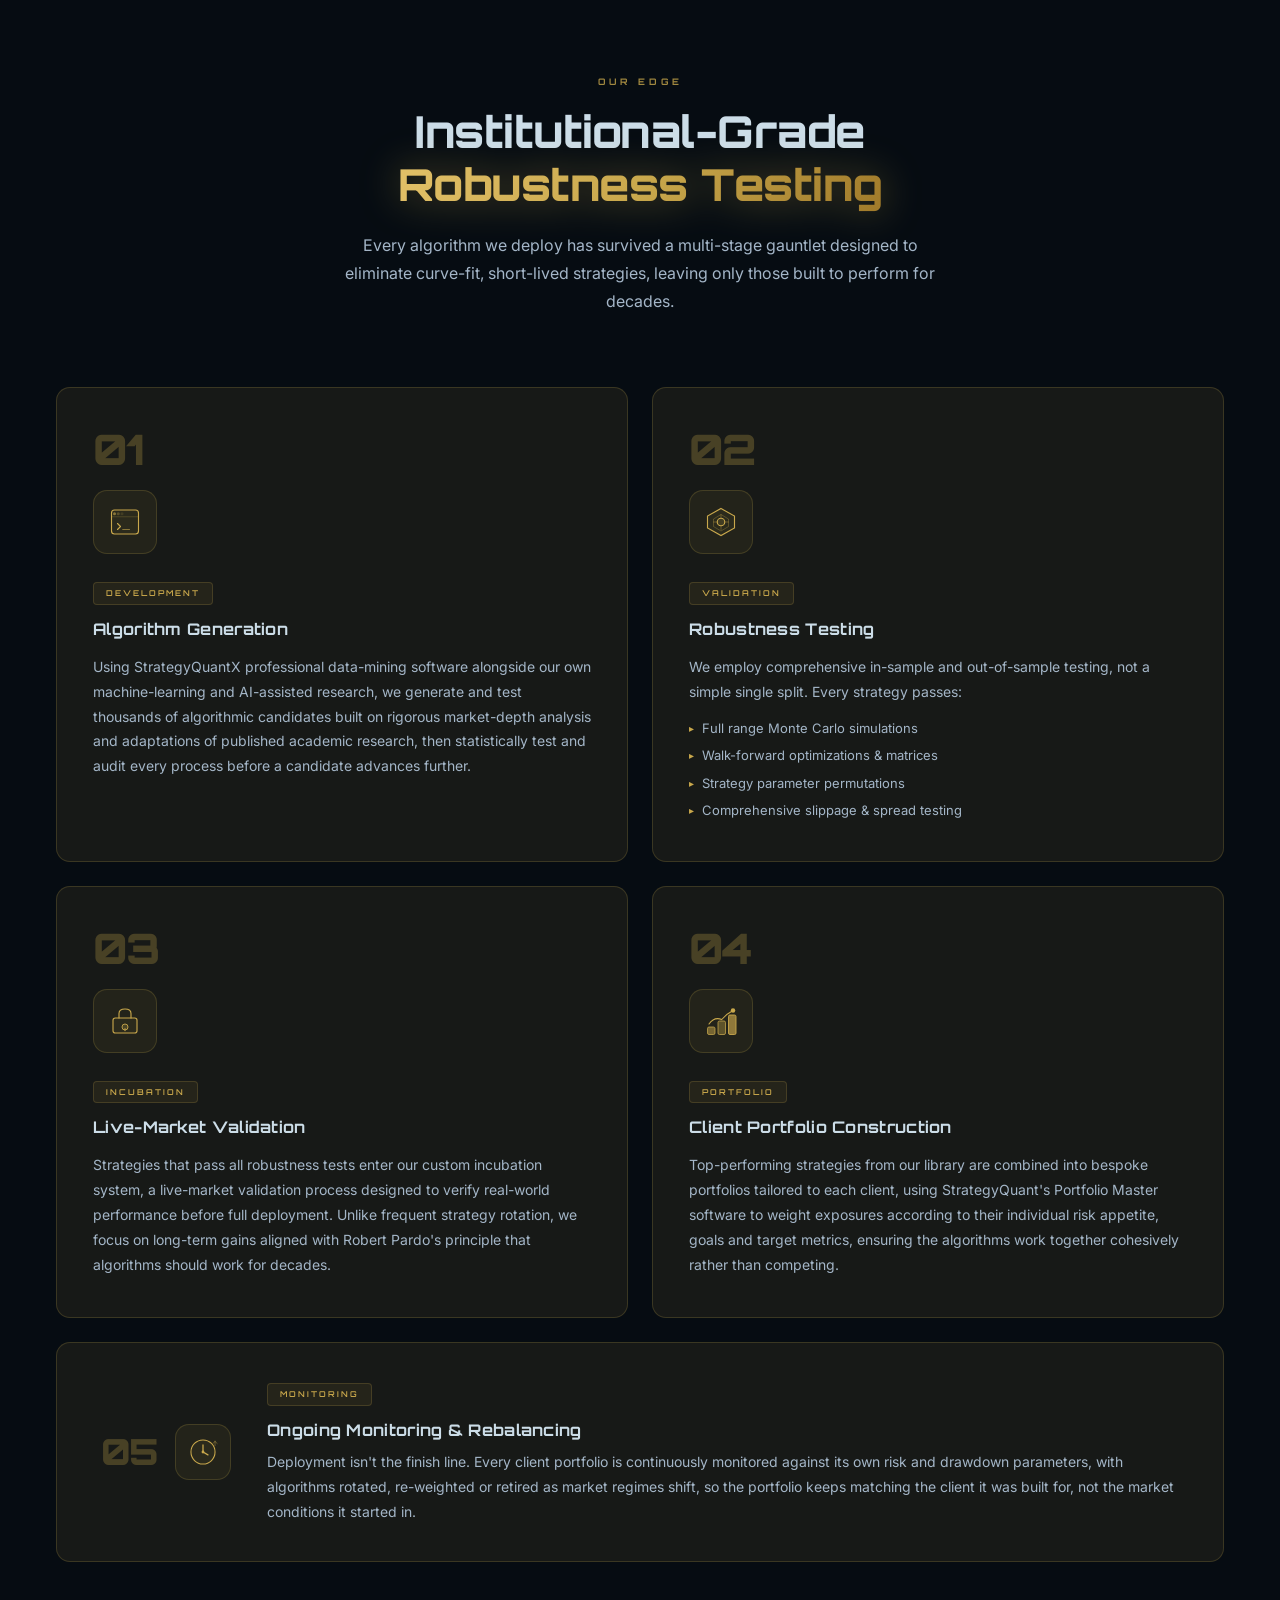
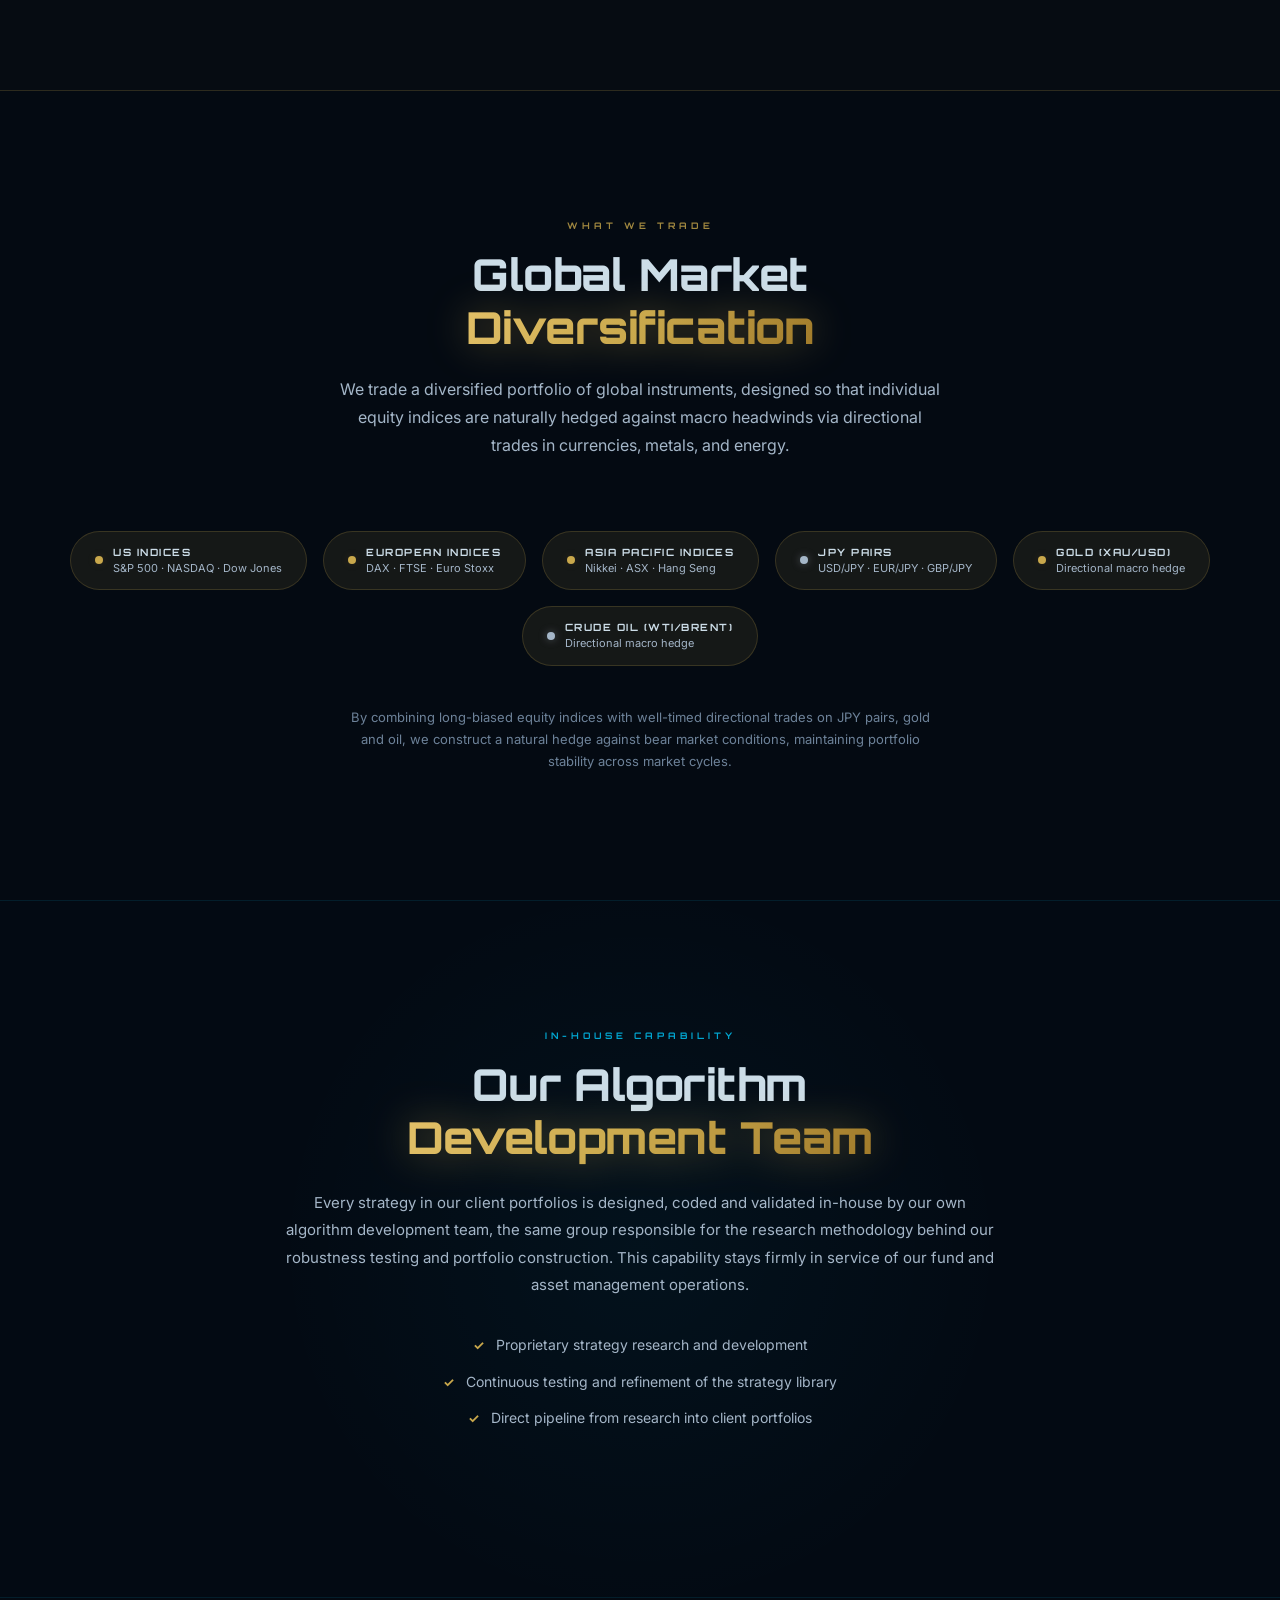
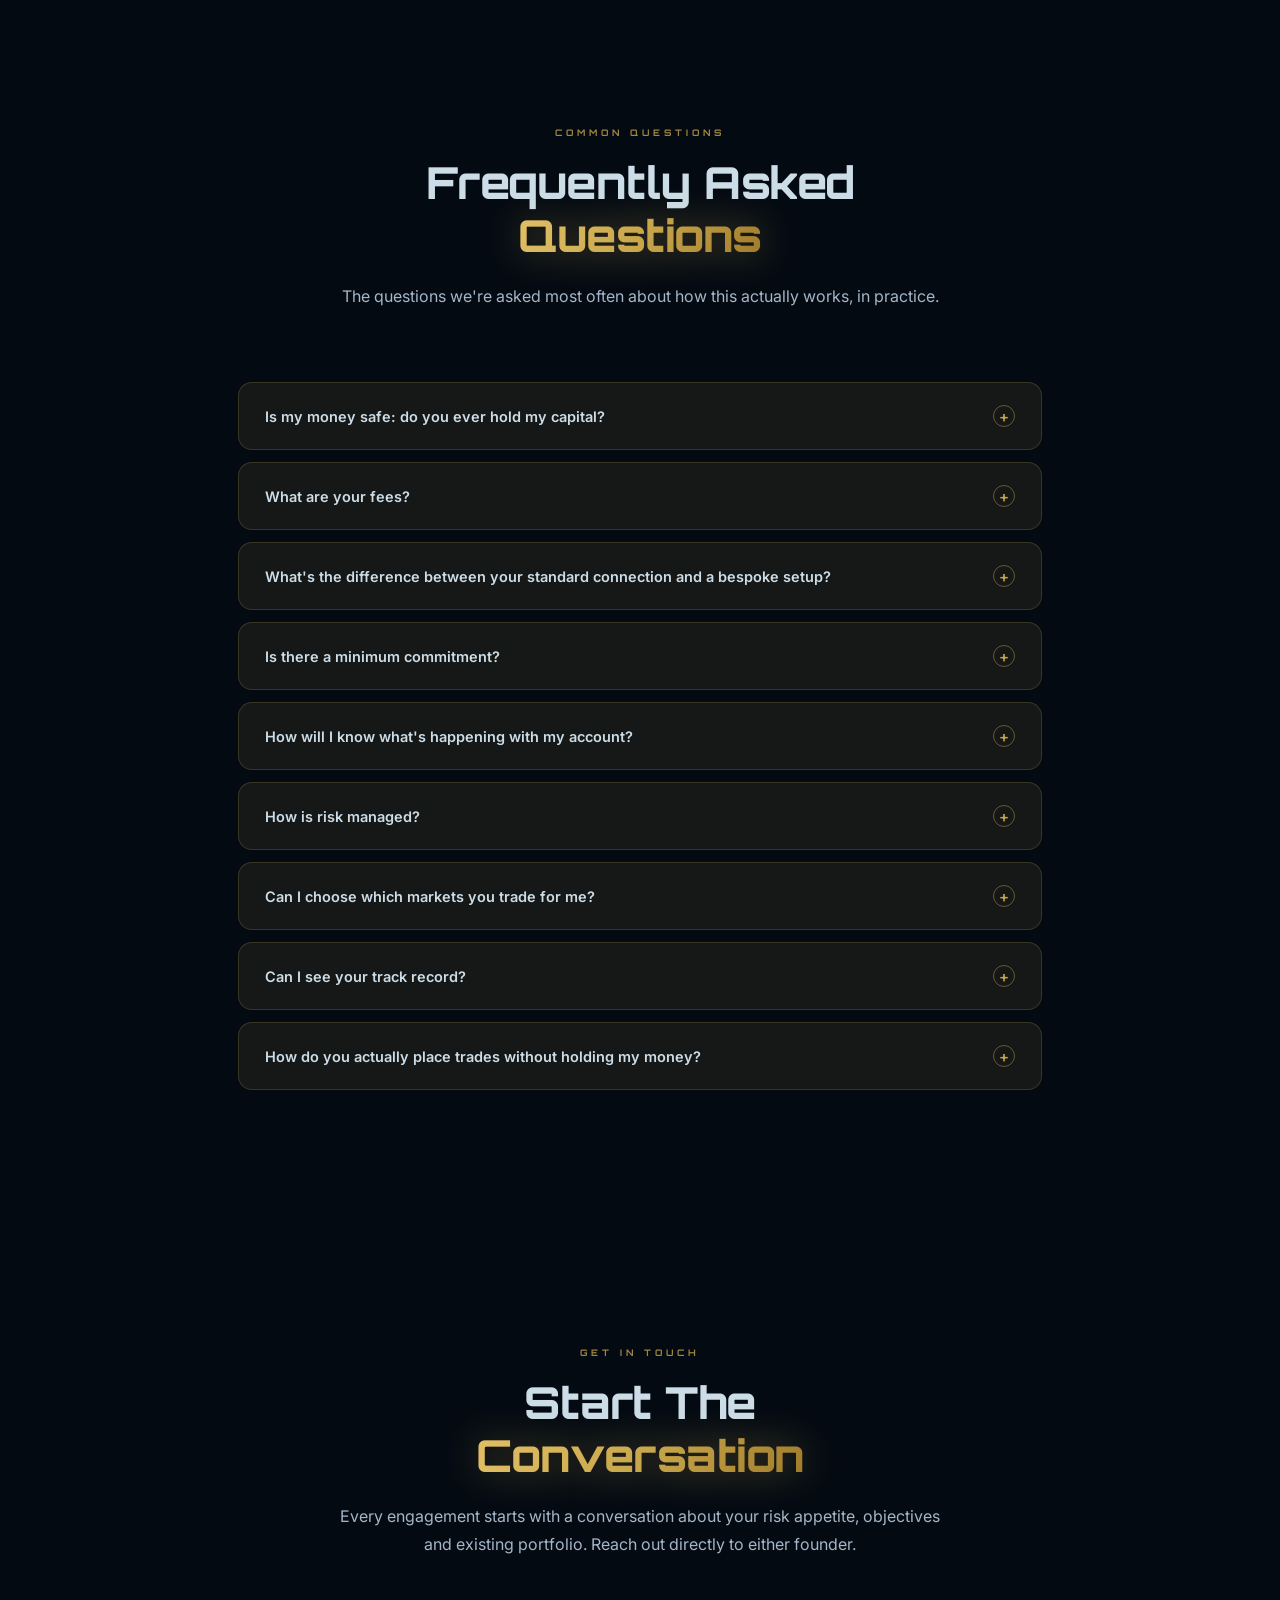
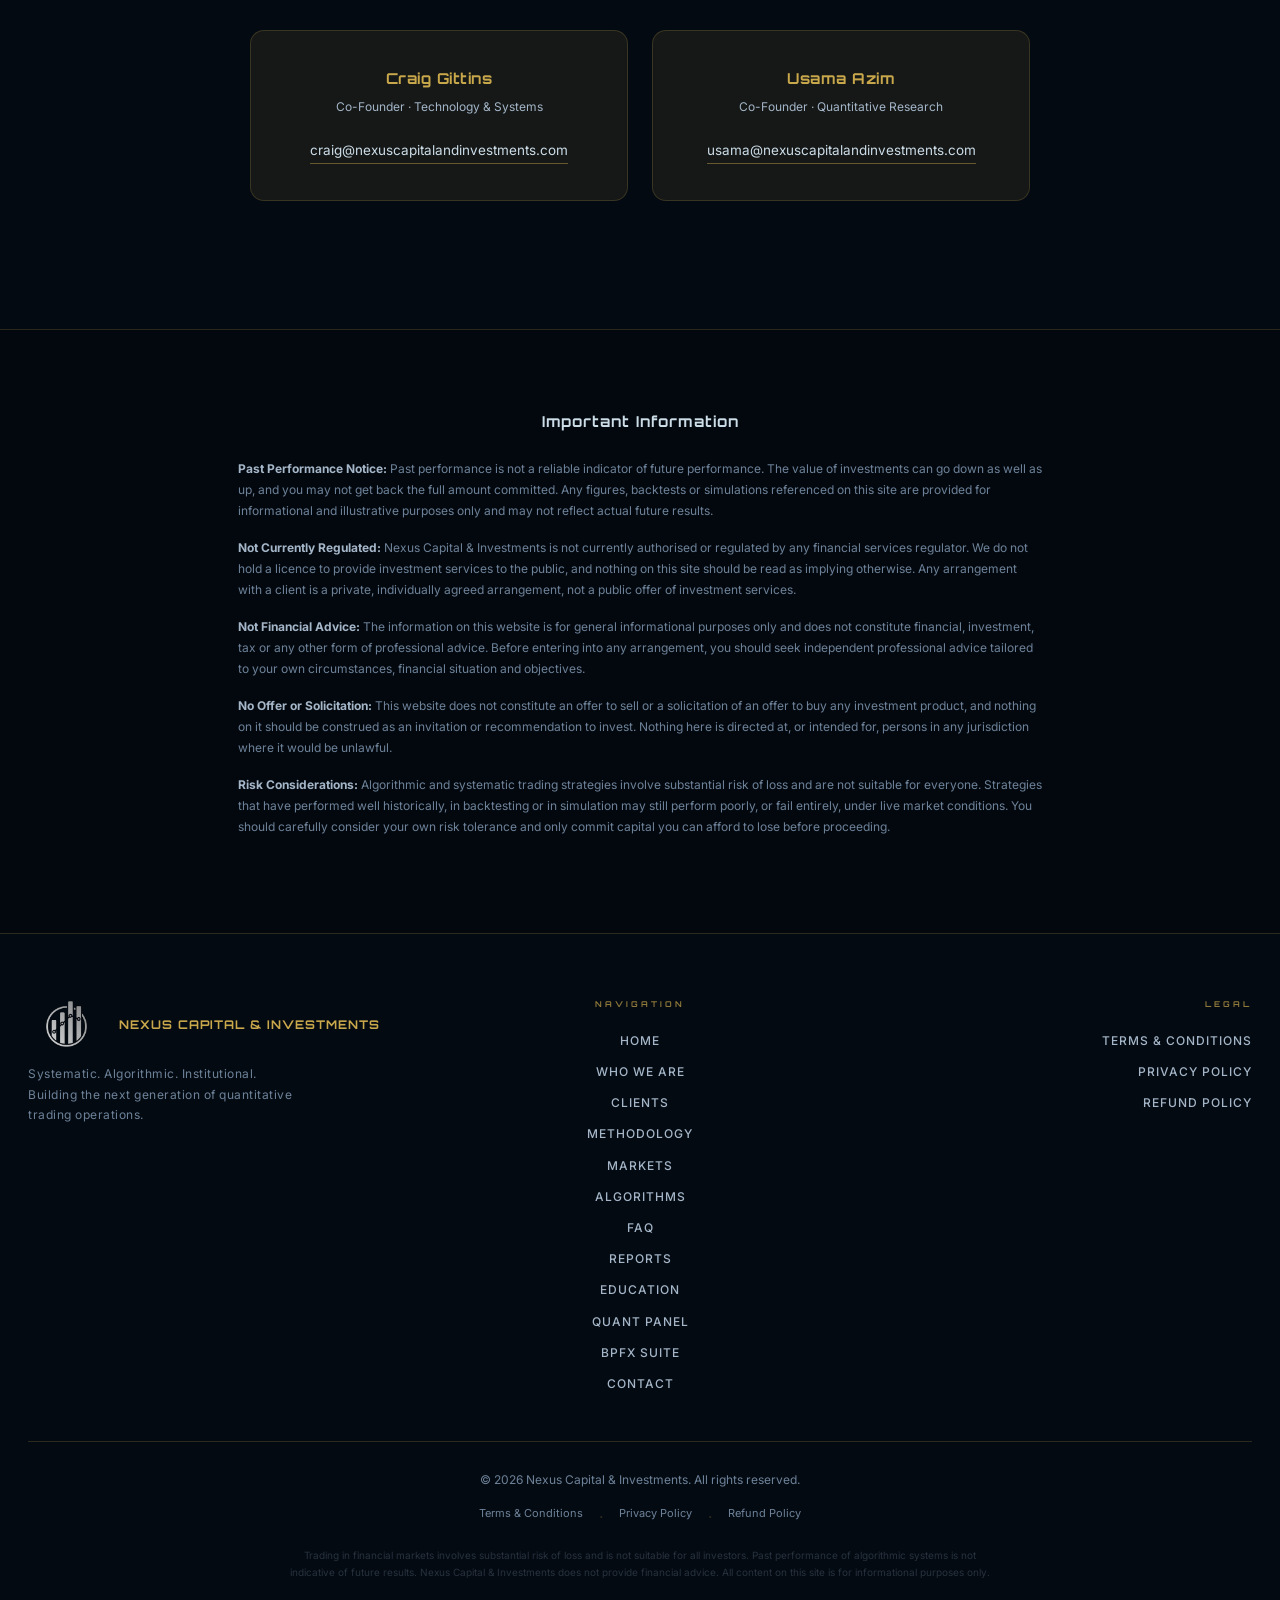
==== commit a614b01e: "Add Cloudflare Web Analytics to all public pages Cookieless, privacy-first analytics — no consent ba" ====
--- a/index.html
+++ b/index.html
@@ -22,6 +22,9 @@
   <link rel="preconnect" href="https://fonts.gstatic.com" crossorigin>
   <link href="https://fonts.googleapis.com/css2?family=Orbitron:wght@400;500;600;700;800;900&family=Inter:wght@300;400;500;600;700&display=swap" rel="stylesheet">
   <link rel="stylesheet" href="assets/css/style.css">
+  <!-- Cloudflare Web Analytics -->
+  <script type='module' src='https://static.cloudflareinsights.com/beacon.min.js' data-cf-beacon='{"token": "42544c17fb214b56bba81ecb0739444f"}'></script>
+  <!-- End Cloudflare Web Analytics -->
 </head>
 <body>
 
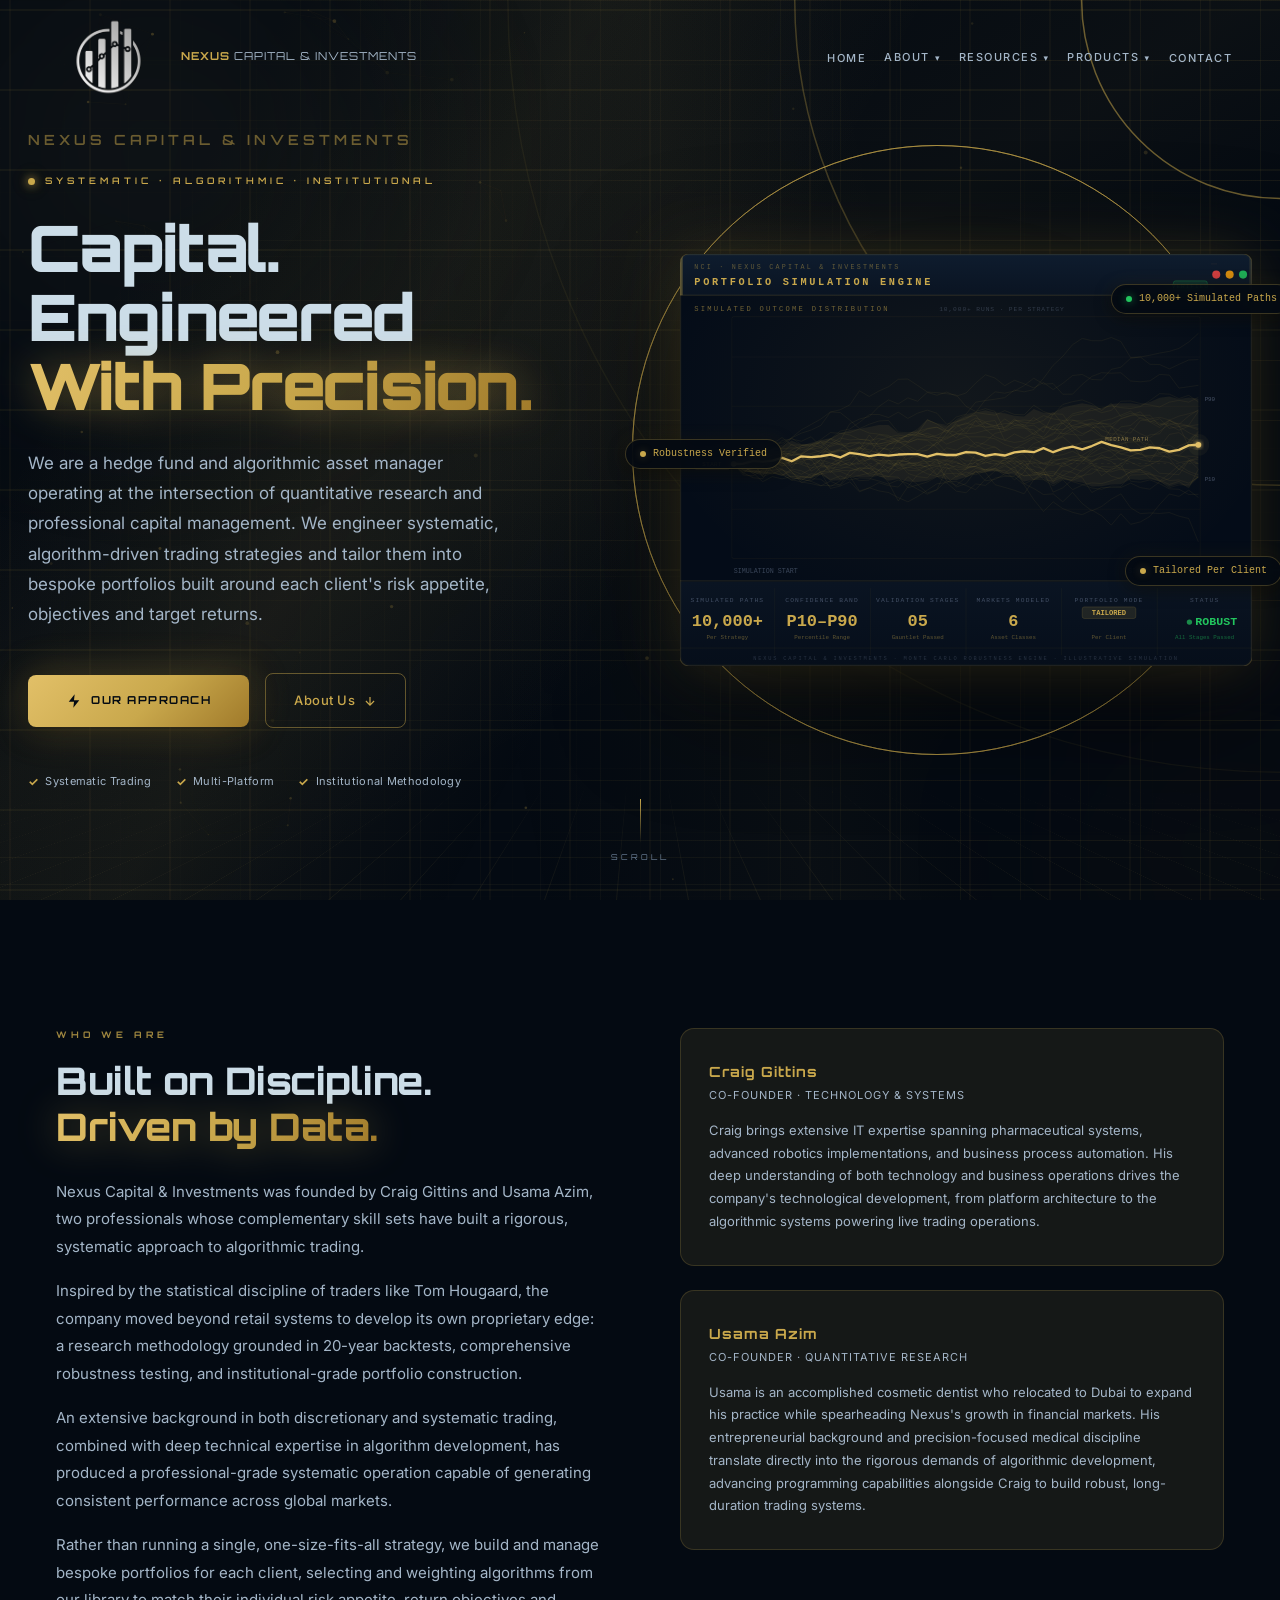
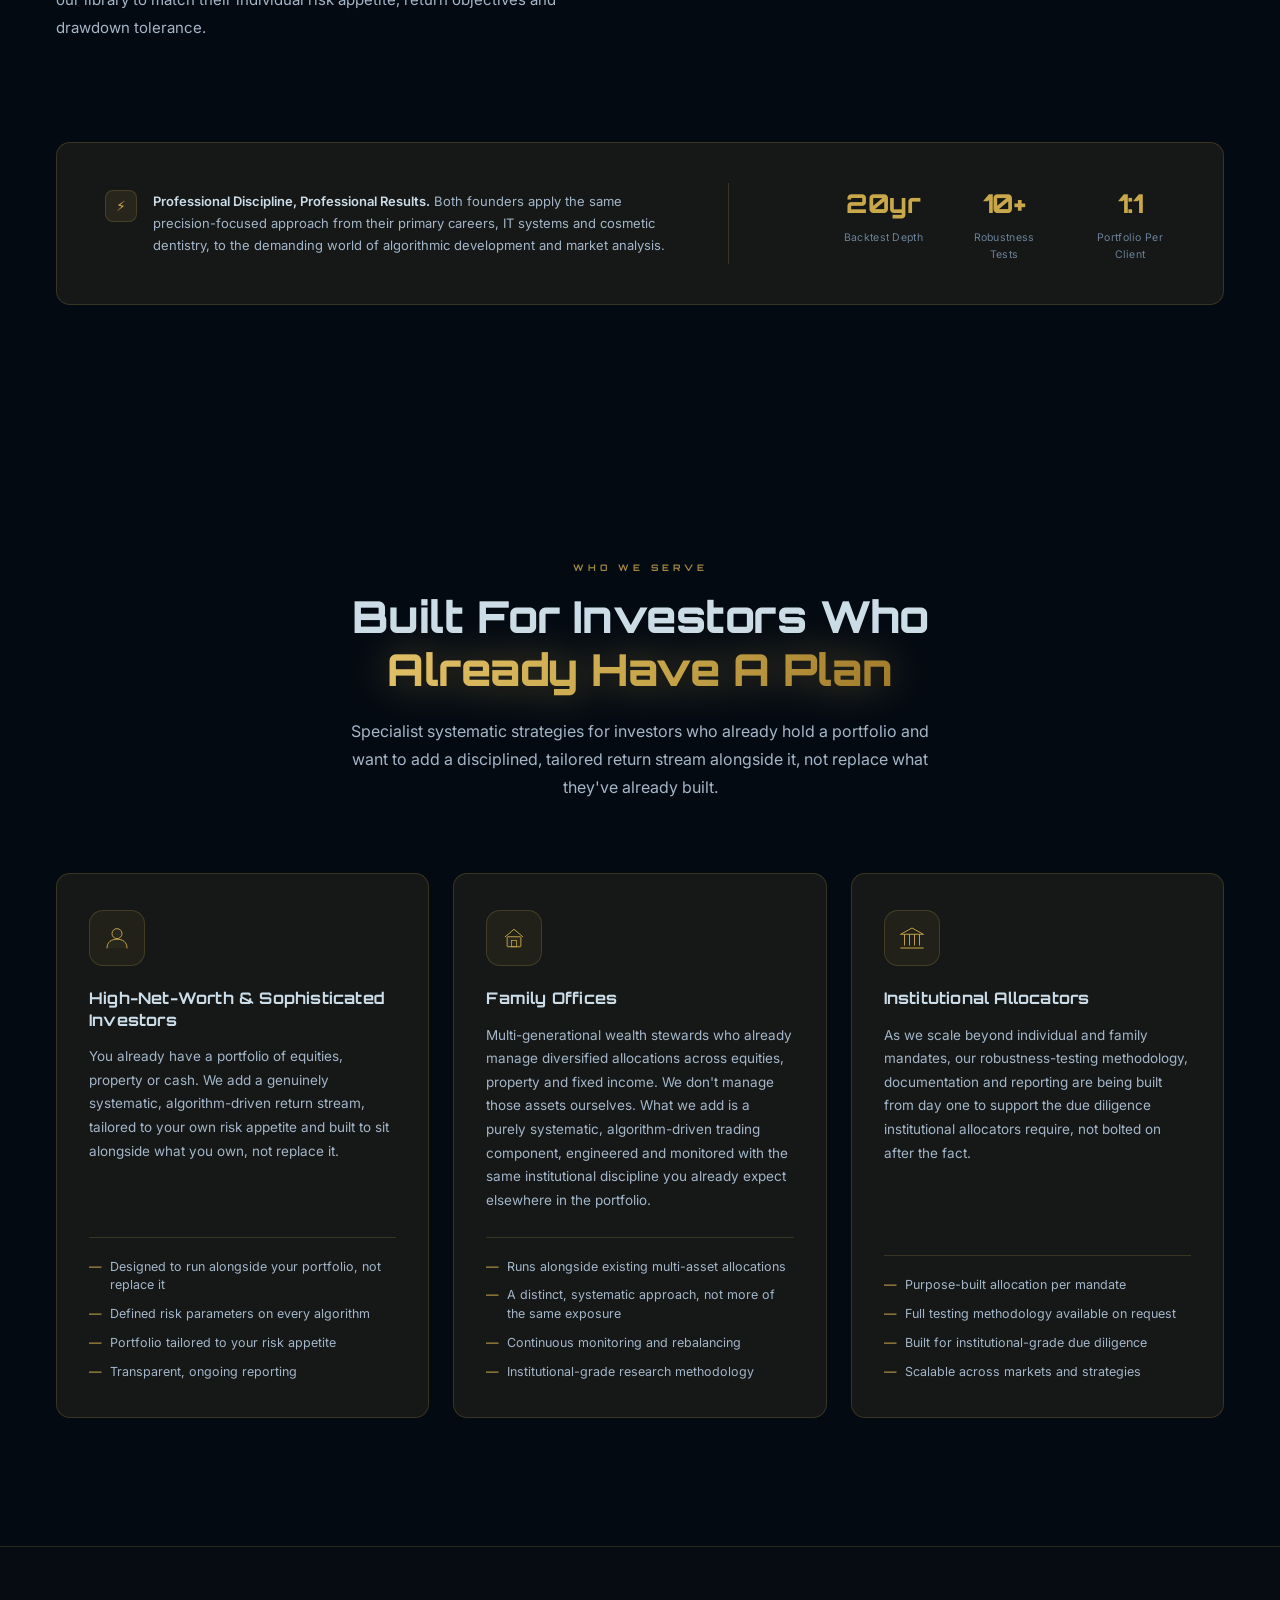
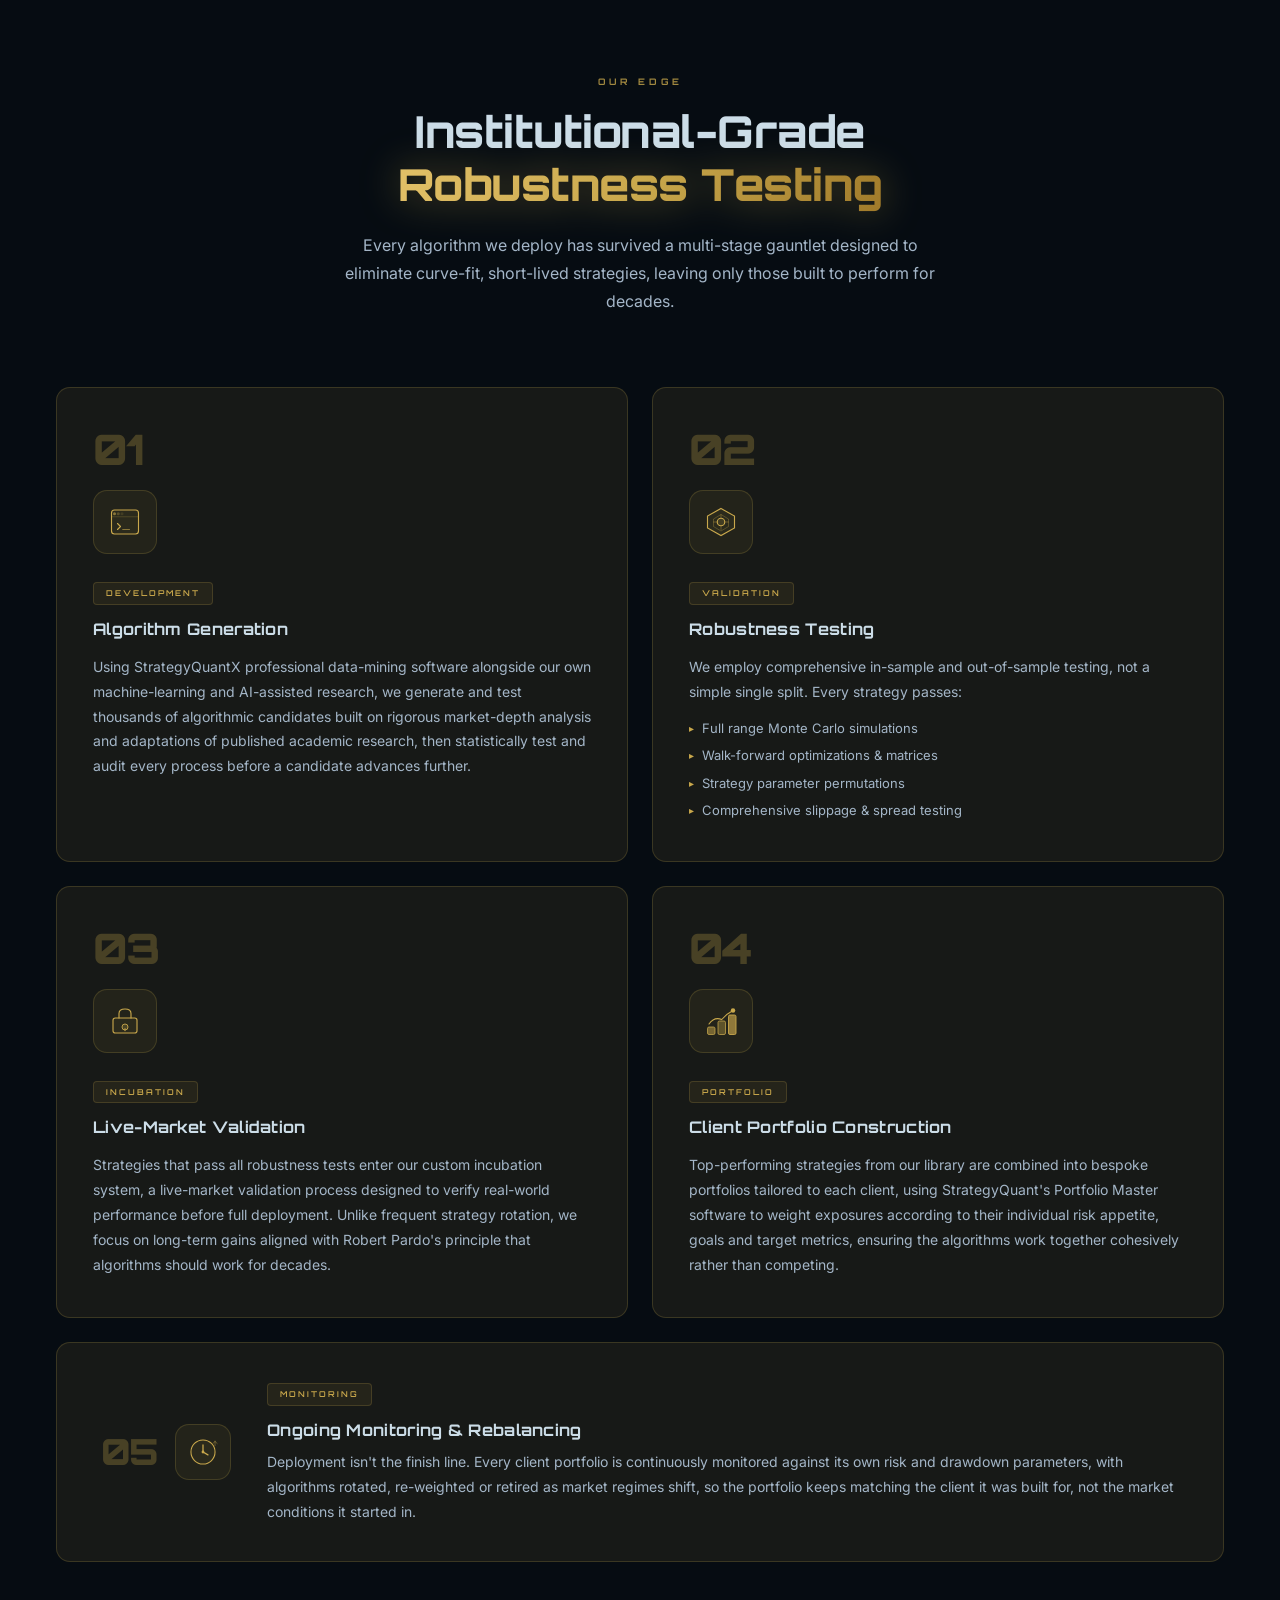
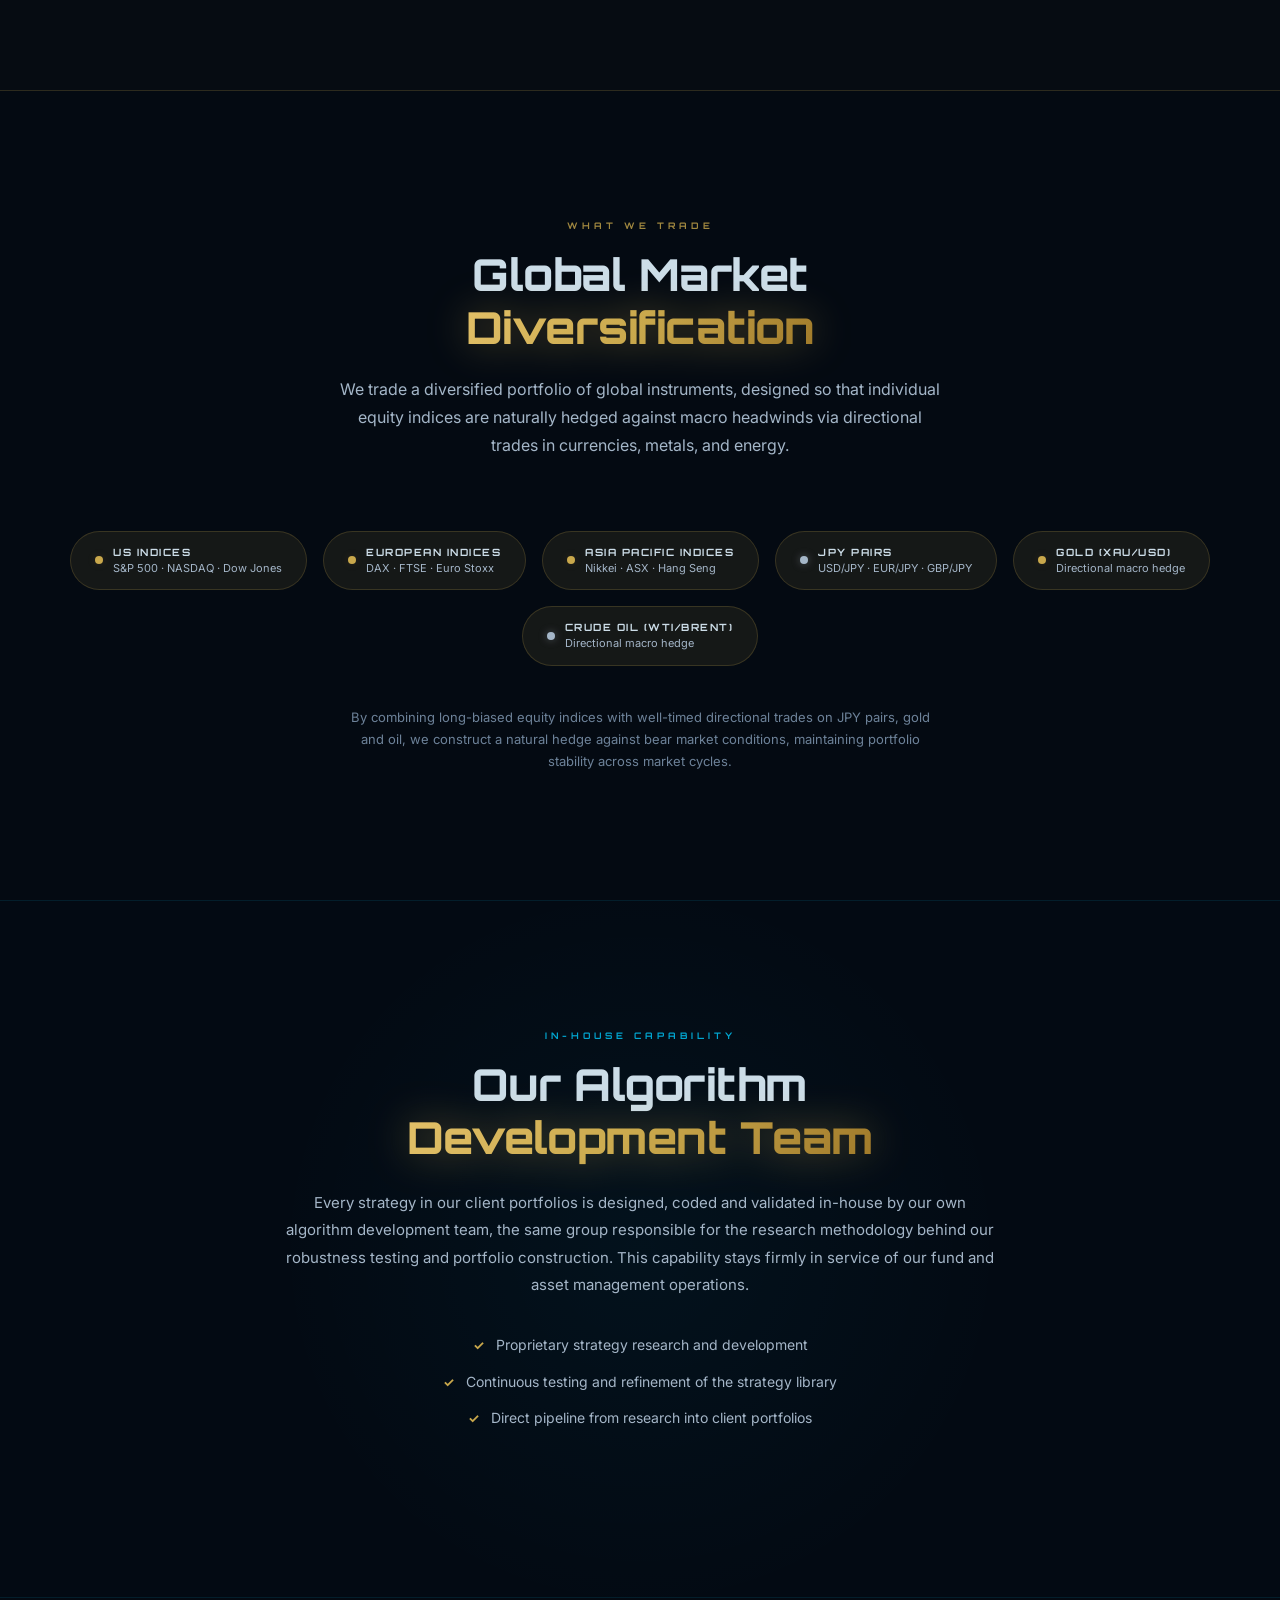
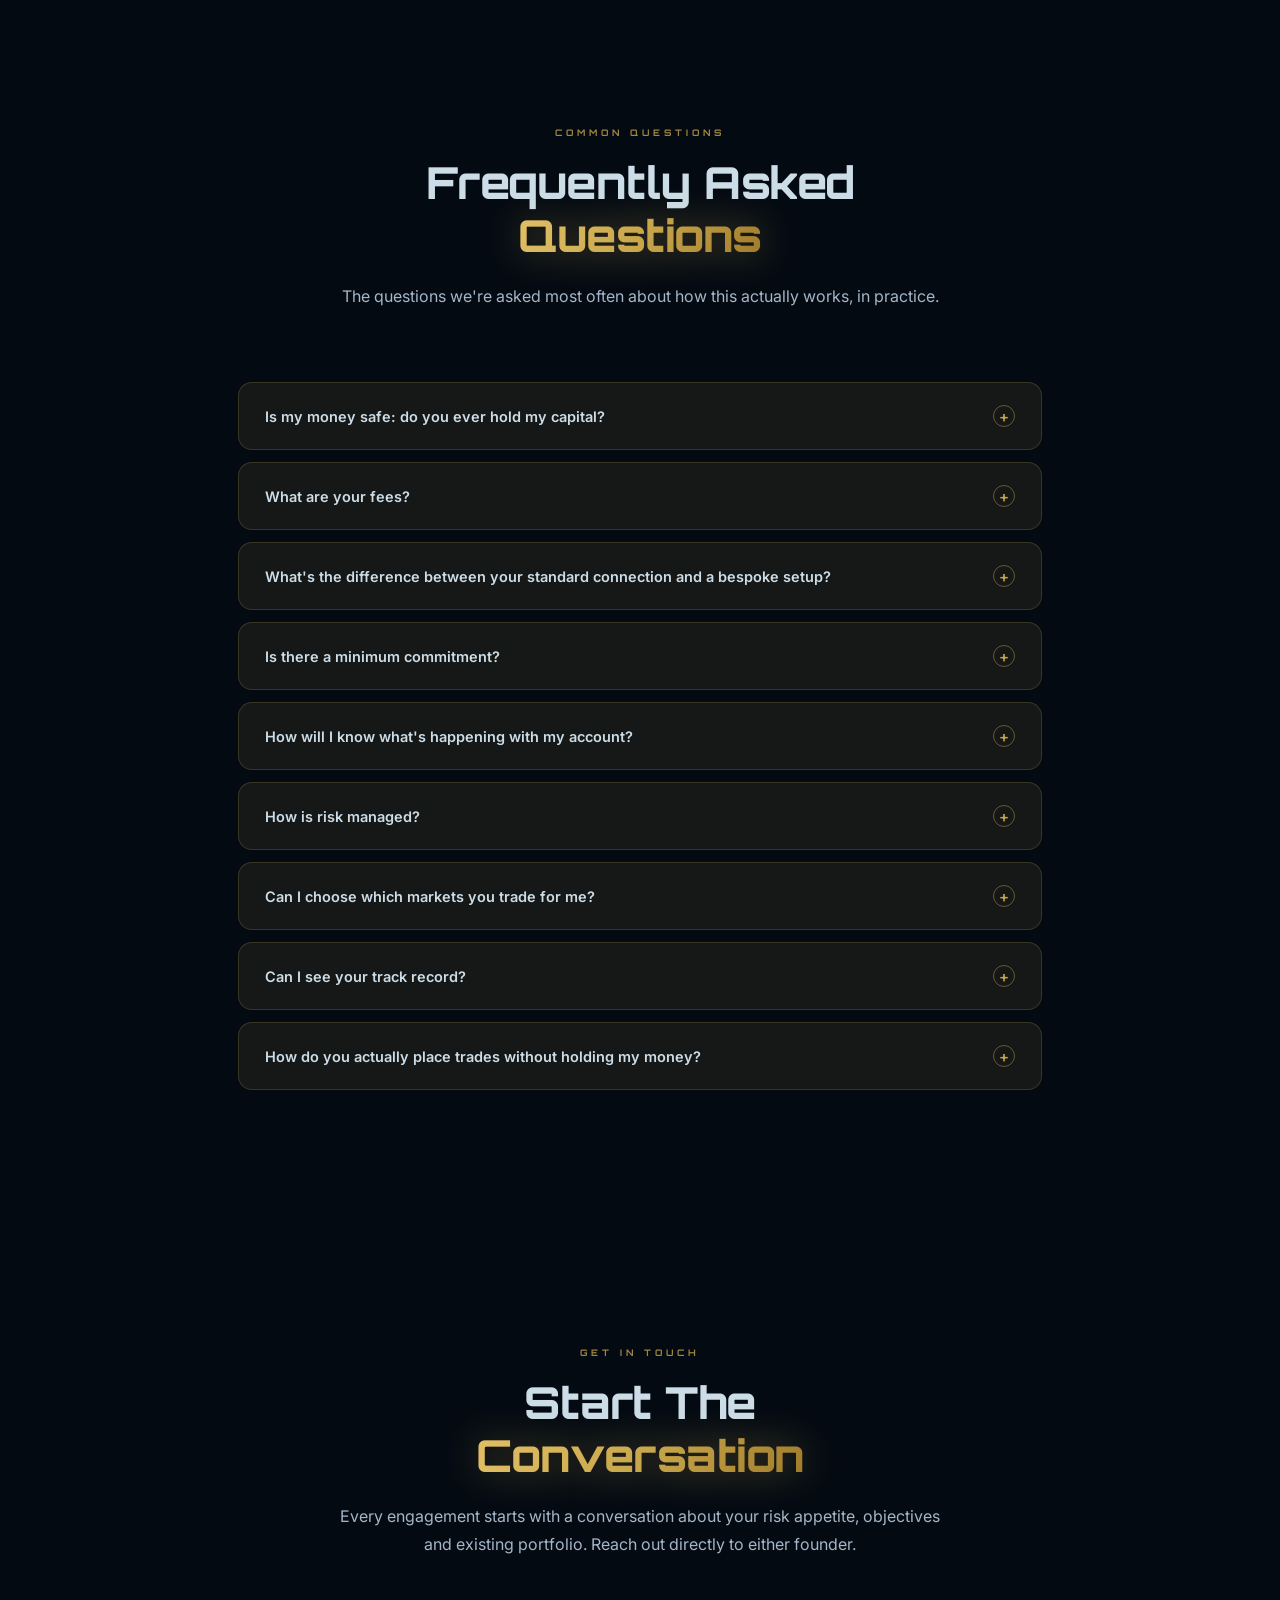
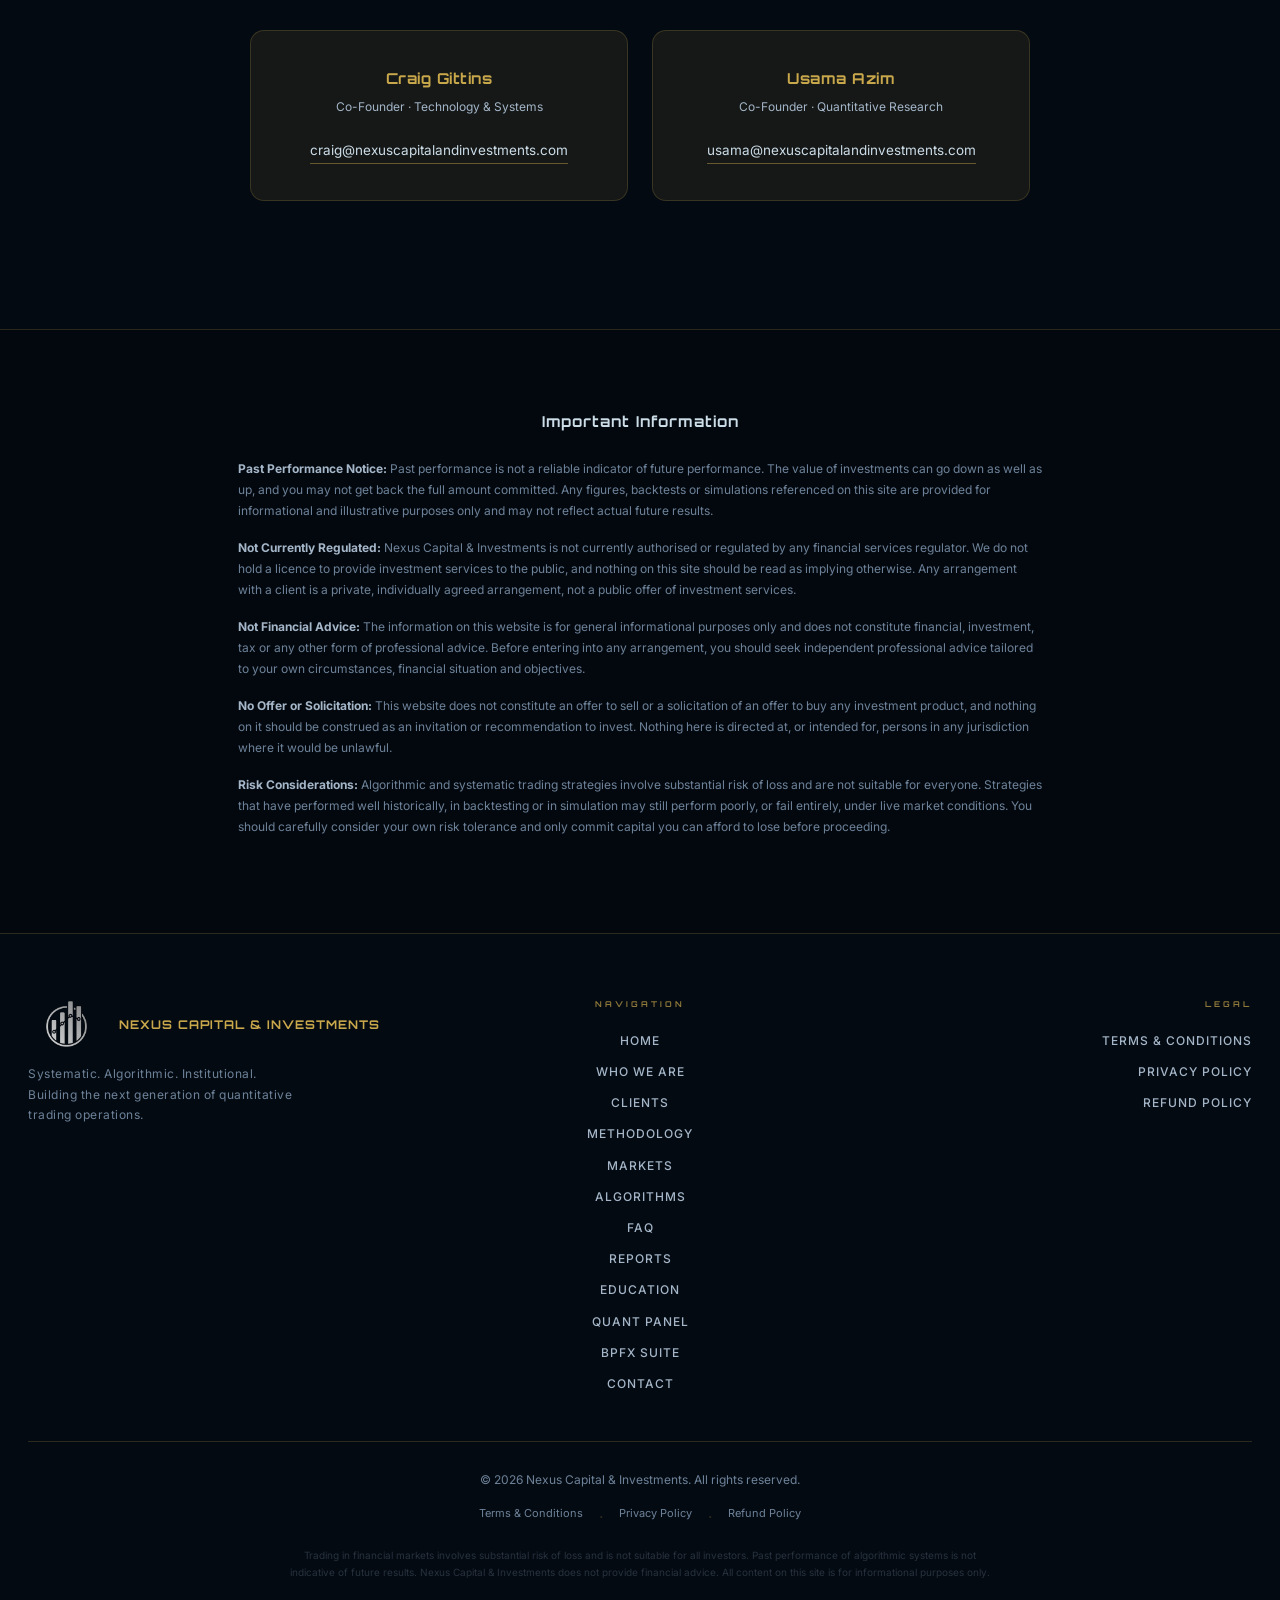
==== commit ab02f1f0: "Add algo development pipeline and live validation track record to Strategy Reports Explains the real" ====
--- a/index.html
+++ b/index.html
@@ -639,7 +639,7 @@
               <span class="faq-icon">+</span>
             </button>
             <div class="faq-answer">
-              <p>Our standard system is continuously evolving: algorithms get added, re-weighted or retired as part of ongoing monitoring, so a fixed historical number wouldn't represent what you'd actually be trading tomorrow. Bespoke portfolios are individually built, so there's no shared record there either. What we can show is individual strategy performance from our live-market incubation and demo/cash accounts, a representative sample of what's in the library.</p>
+              <p>Our standard system is continuously evolving: algorithms get added, re-weighted or retired as part of ongoing monitoring, so a fixed historical number wouldn't represent what you'd actually be trading tomorrow. Bespoke portfolios are individually built, so there's no shared record there either. What we can show is how the algorithms behind those portfolios are developed and proven: demo incubation, a live-market validation account (independently tracked, no portfolio balancing applied), and individual strategy reports for algorithms that have gone through the process. See our <a href="reports.html">Strategy Reports</a> page for the full picture.</p>
             </div>
           </div>
 
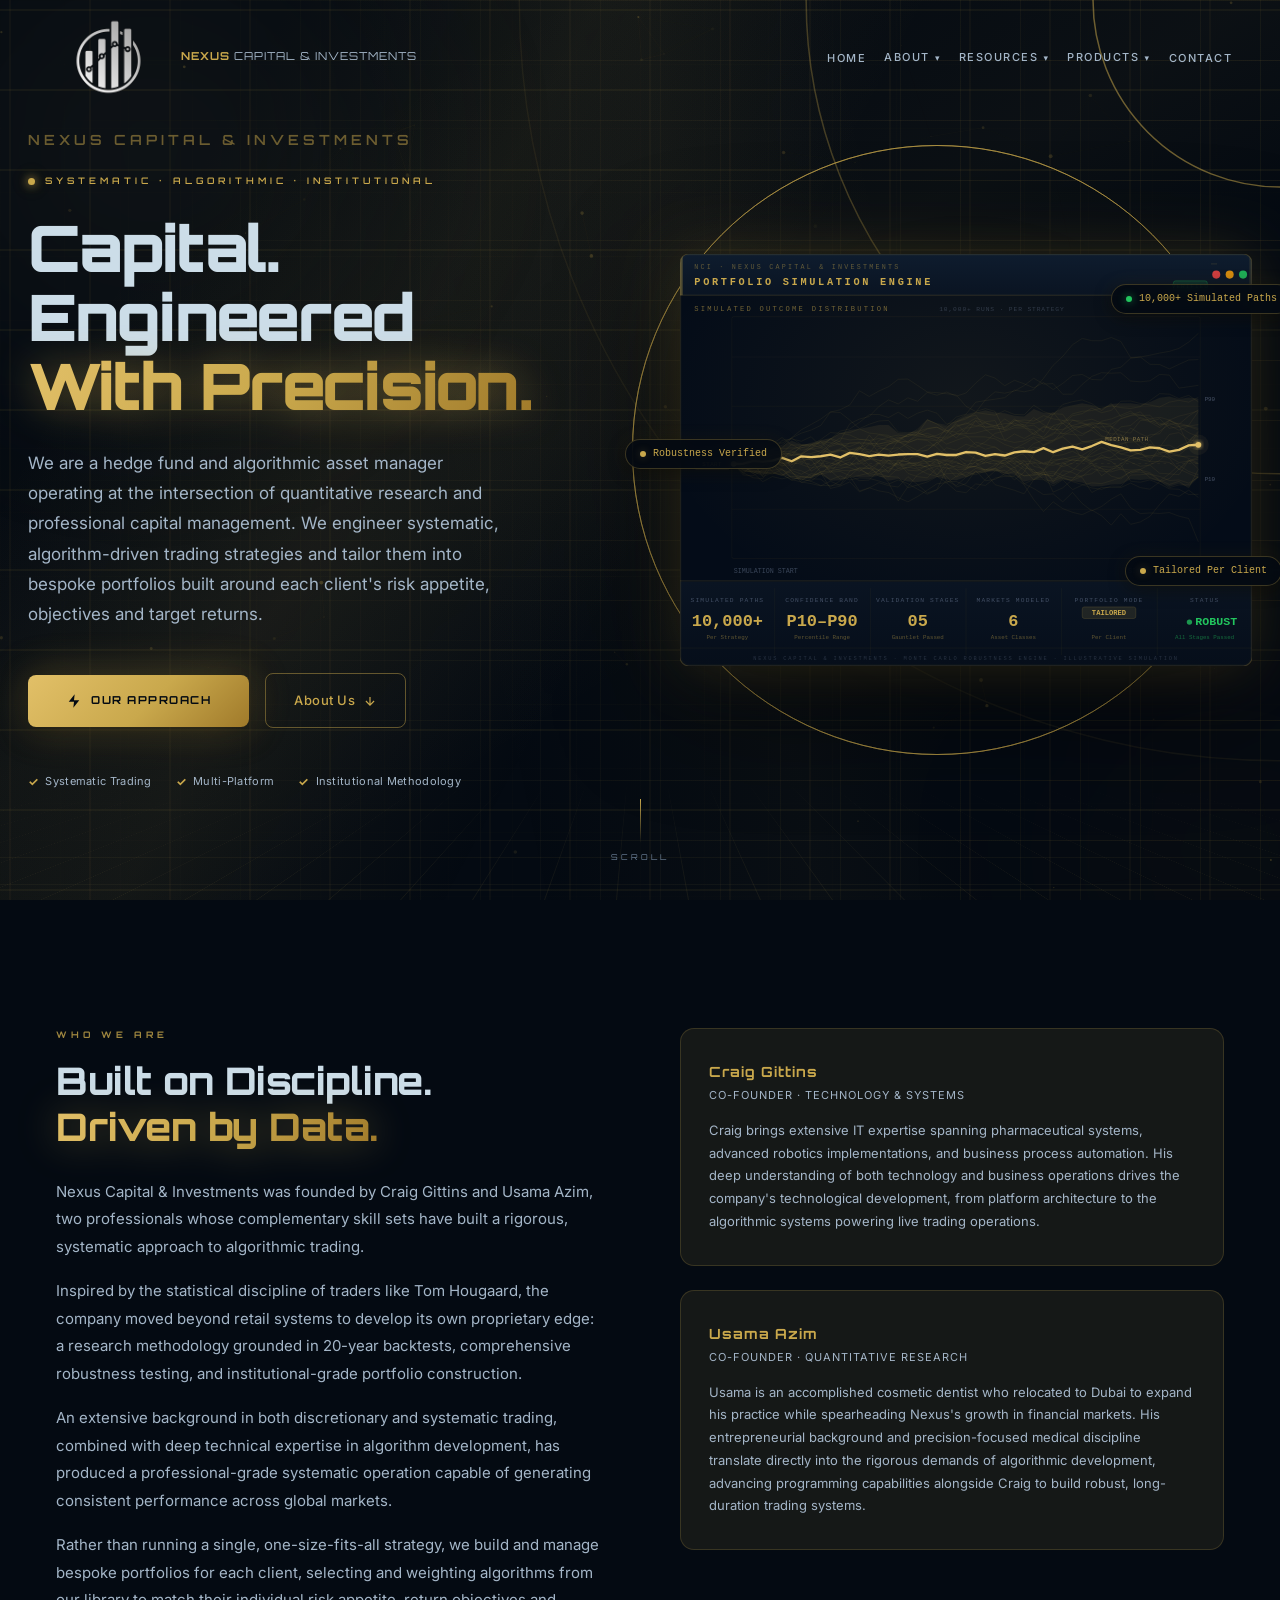
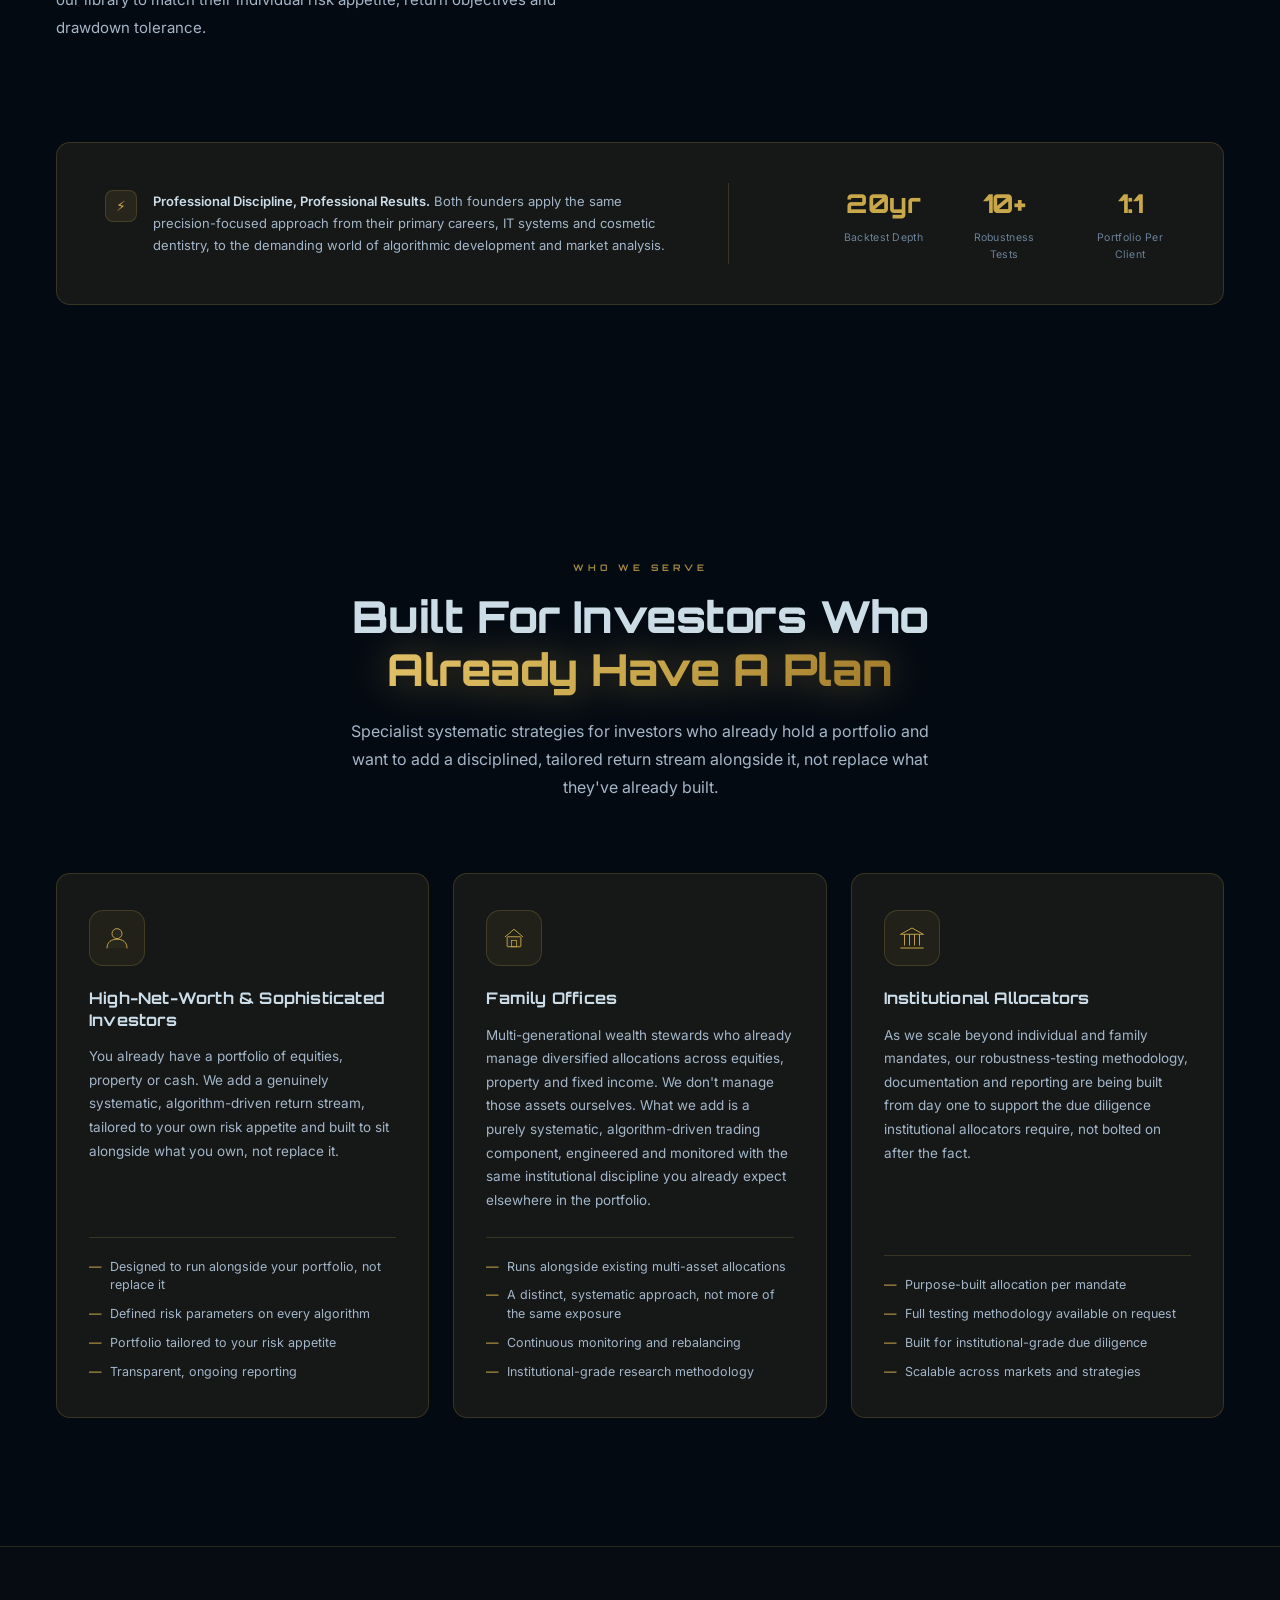
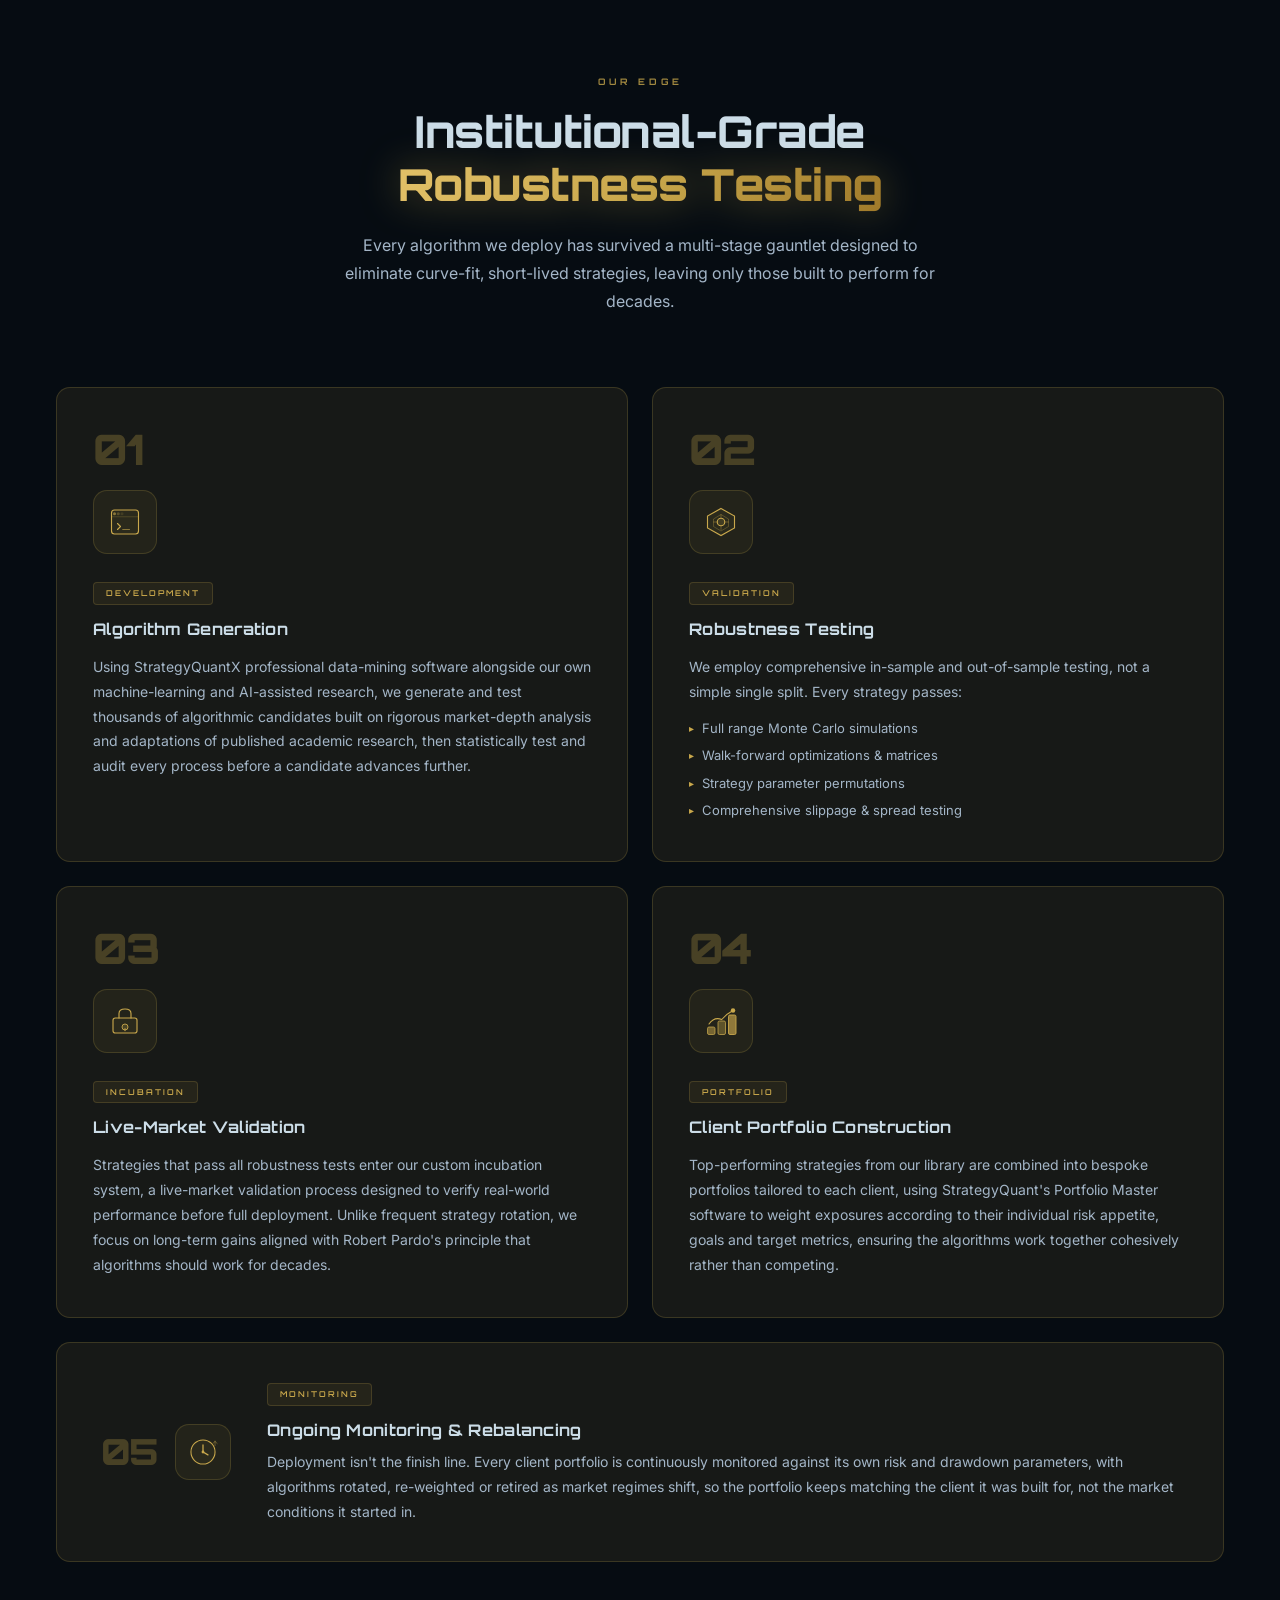
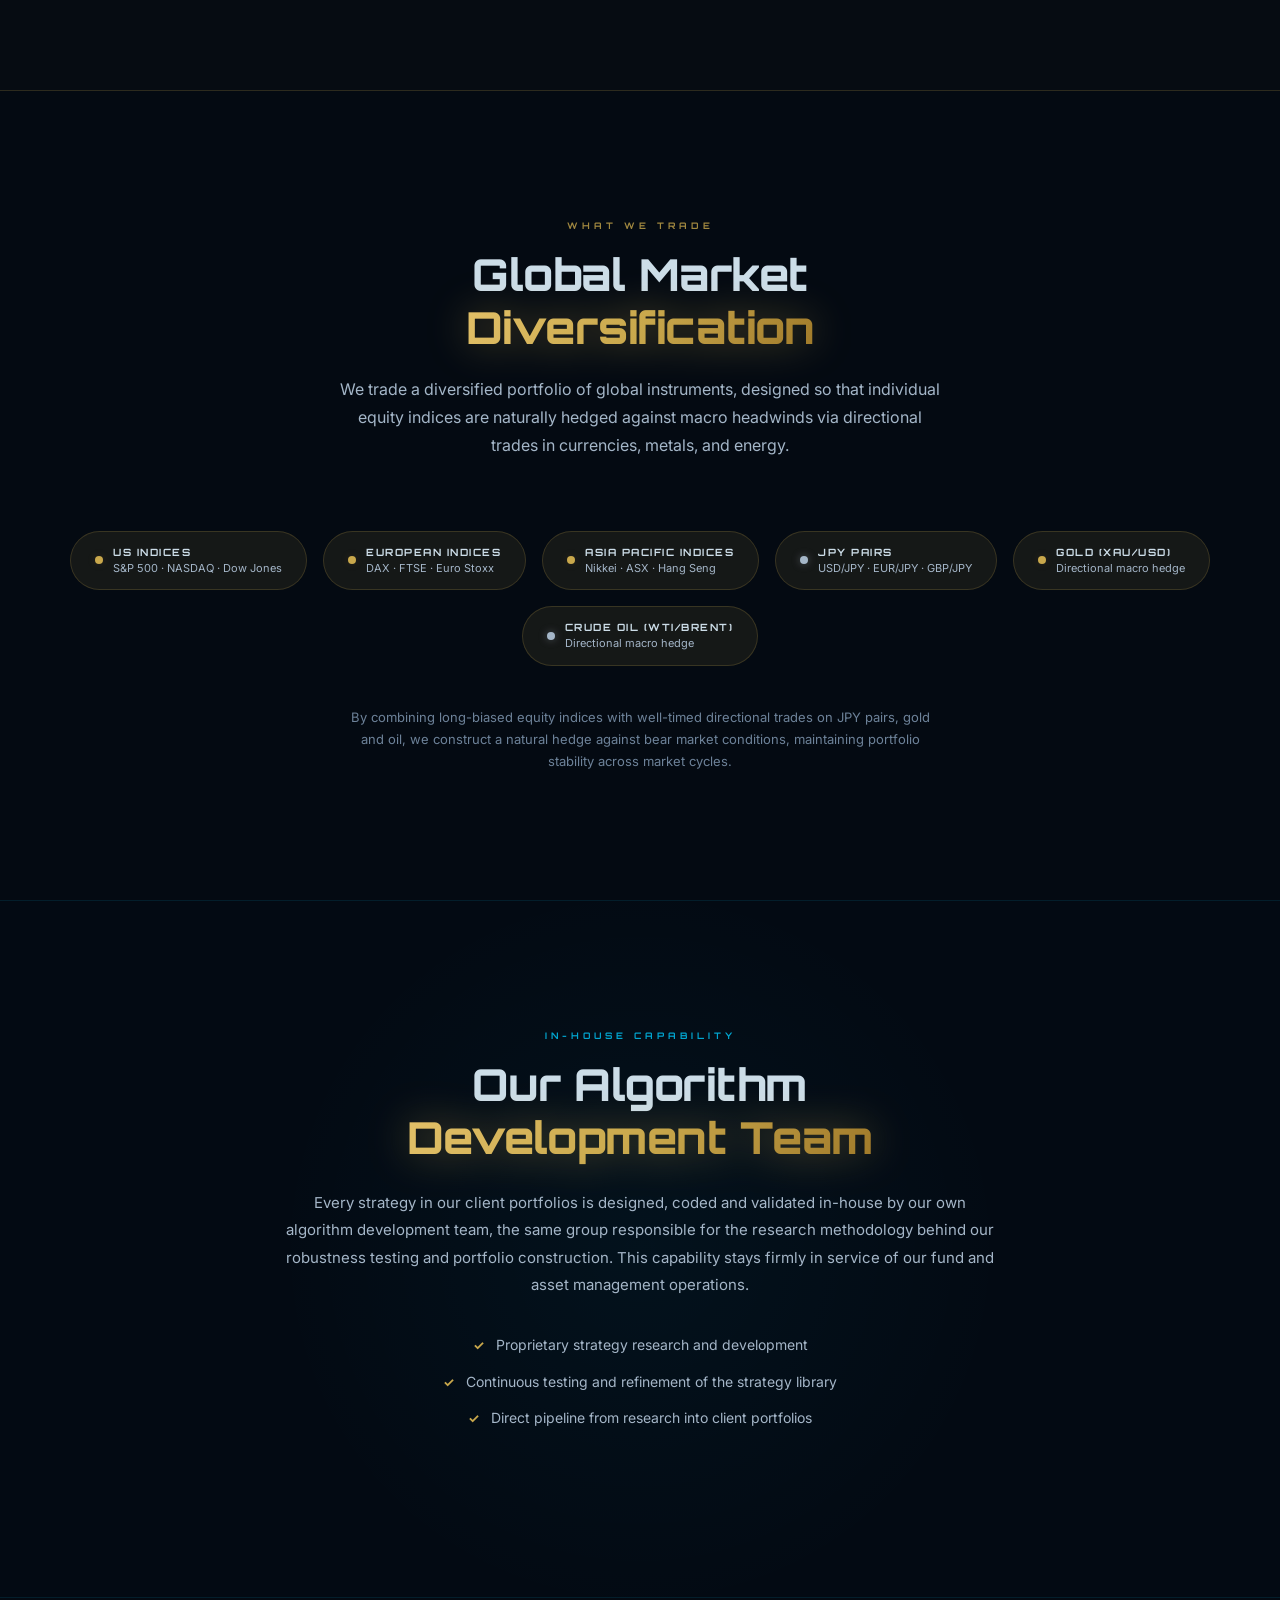
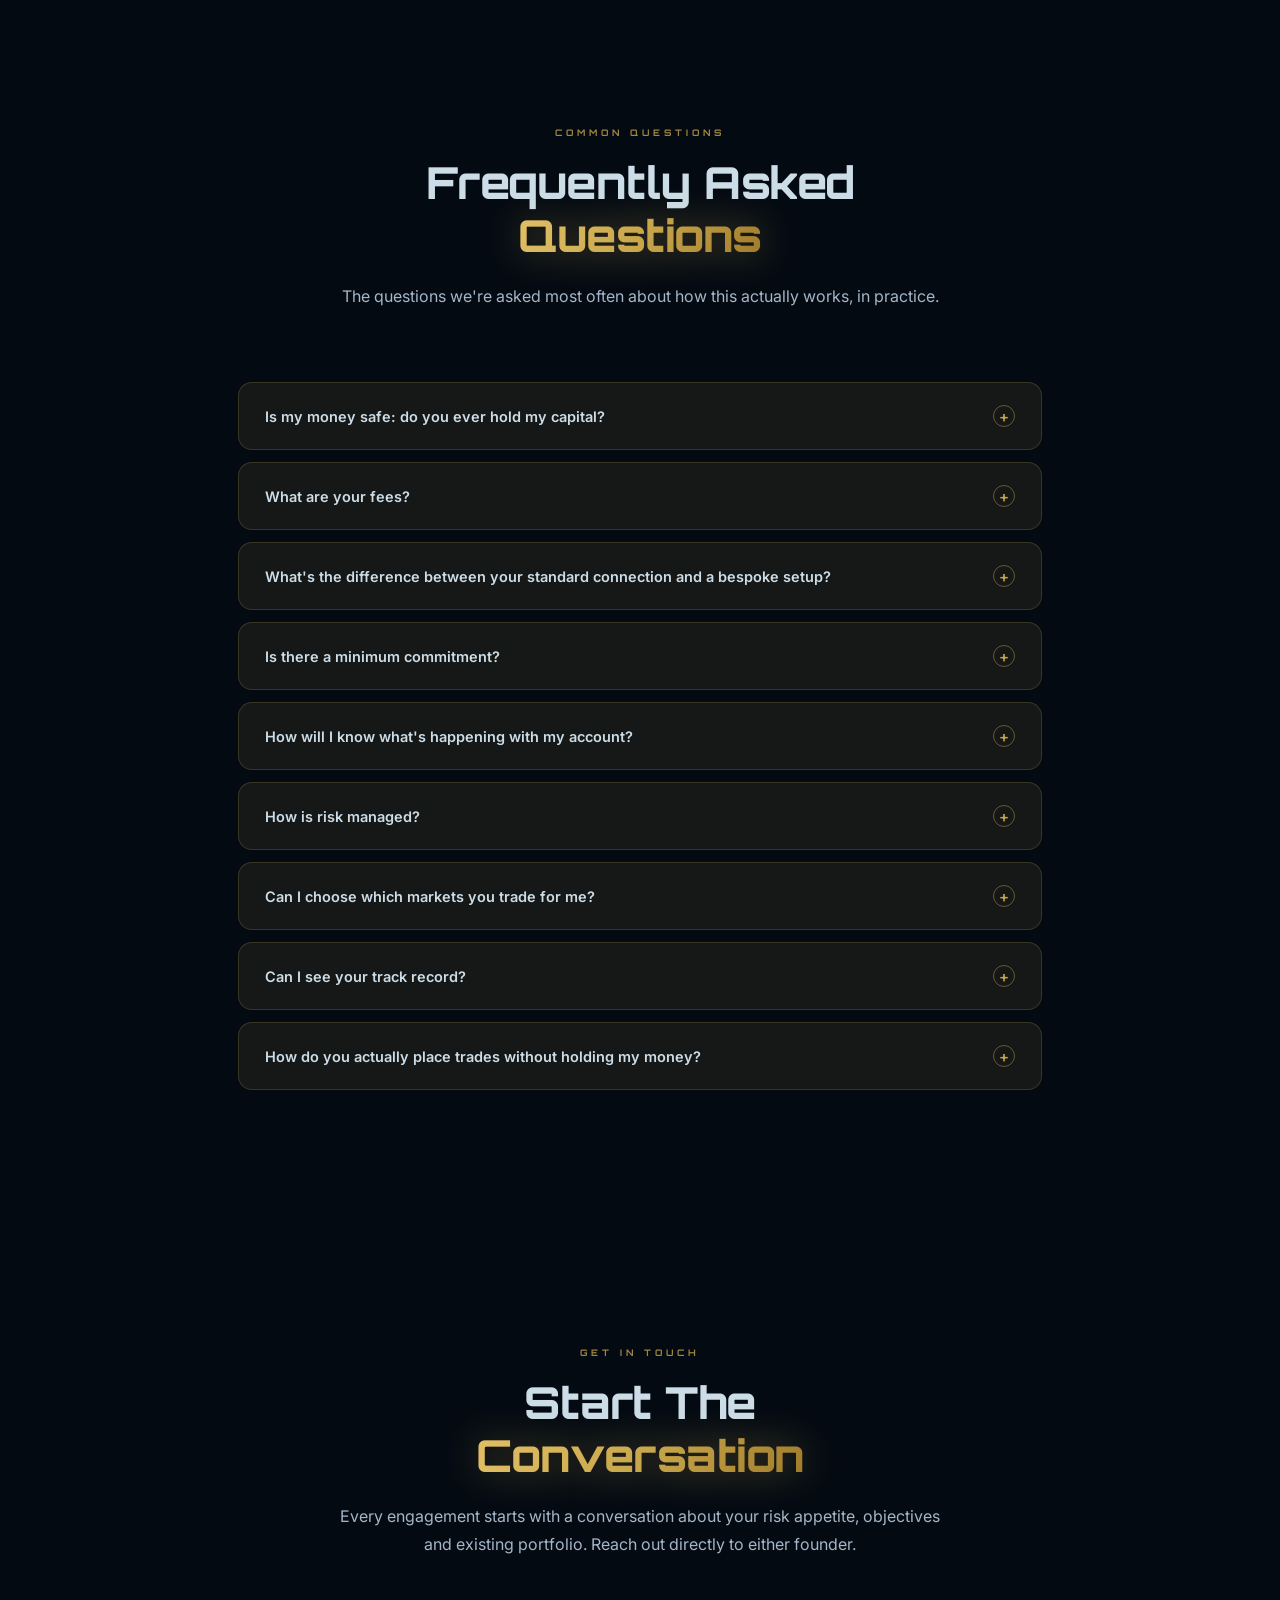
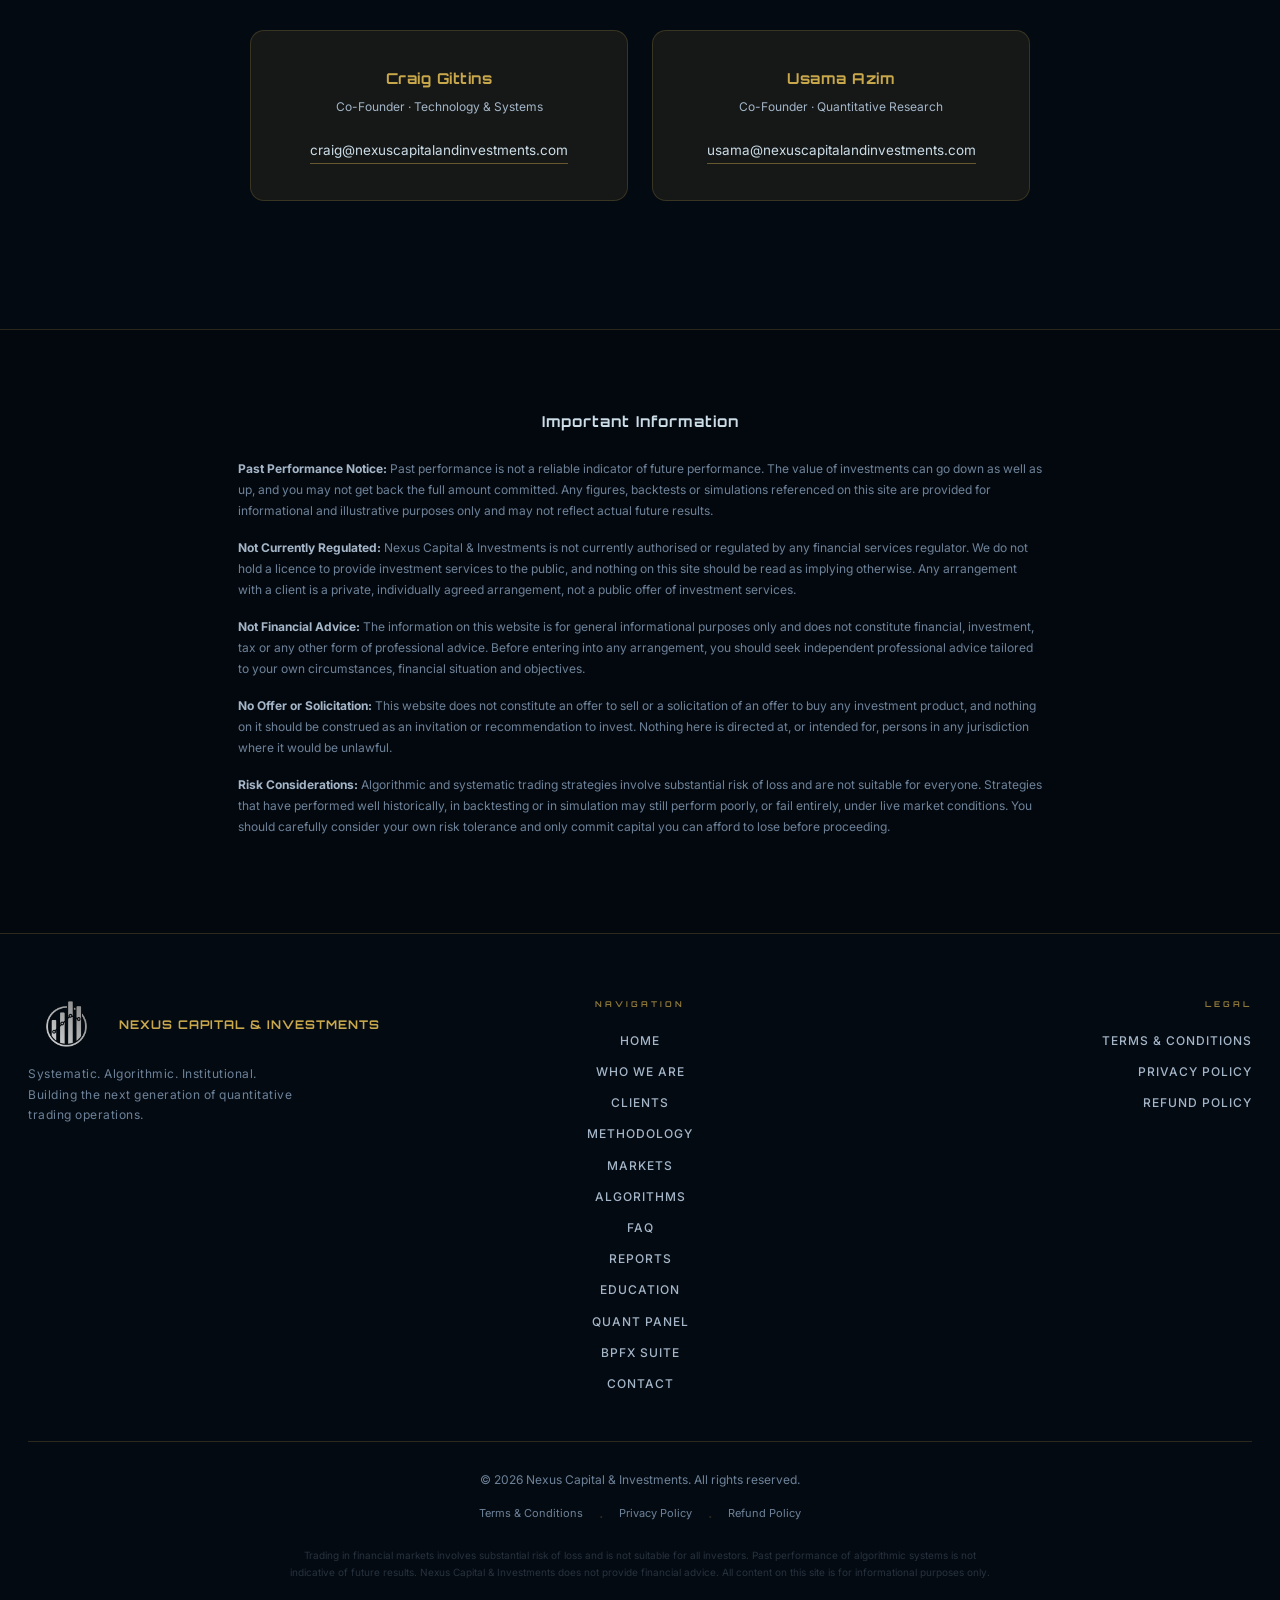
==== commit ddab414d: "Add Impact site-verification meta tag to homepage Co-Authored-By: Claude Opus 4.8 <noreply@anthropic" ====
--- a/index.html
+++ b/index.html
@@ -3,6 +3,7 @@
 <head>
   <meta charset="UTF-8">
   <meta name="viewport" content="width=device-width, initial-scale=1.0">
+  <meta name="impact-site-verification" value="37ca5dcc-bd2a-4545-bc6d-b7e18fb7a300">
   <link rel="icon" type="image/png" sizes="512x512" href="Logo/favicon-512.png">
   <link rel="icon" type="image/png" sizes="192x192" href="Logo/favicon-192.png">
   <link rel="icon" type="image/png" sizes="32x32" href="Logo/favicon-32.png">
--- a/assets/css/style.css
+++ b/assets/css/style.css
@@ -255,6 +255,9 @@
 .nav-burger.open span:nth-child(2) { opacity: 0; }
 .nav-burger.open span:nth-child(3) { transform: translateY(-6.5px) rotate(-45deg); }
 
+/* Lock background scroll while the mobile nav panel is open */
+body.nav-open { overflow: hidden; }
+
 
 /* ═══════════════════════════════════════════════════════════════
    SPLASH SCREEN
@@ -268,6 +271,7 @@
 
 .splash-inner {
   display: flex; flex-direction: column; align-items: center; gap: 18px;
+  max-width: 100%; padding: 0 24px; box-sizing: border-box;
 }
 .splash-logo-wrap {
   position: relative; width: 180px; height: 180px;
@@ -295,15 +299,16 @@
   100% { opacity: 1; transform: scale(1); }
 }
 .splash-name {
-  font-family: var(--font-head); font-size: 14px; font-weight: 700;
-  letter-spacing: 3px; color: rgba(255,255,255,0.9);
+  font-family: var(--font-head); font-size: clamp(11px, 3.4vw, 14px); font-weight: 700;
+  letter-spacing: clamp(1px, 0.8vw, 3px); color: rgba(255,255,255,0.9);
   opacity: 0; animation: splash-text-in 0.8s 0.5s ease forwards;
-  text-align: center;
+  text-align: center; max-width: 100%; line-height: 1.4;
 }
 .splash-sub {
-  font-family: var(--font-head); font-size: 8px; font-weight: 500;
-  letter-spacing: 3.5px; text-transform: uppercase; color: var(--gold);
+  font-family: var(--font-head); font-size: clamp(7px, 2vw, 8px); font-weight: 500;
+  letter-spacing: clamp(1.5px, 0.9vw, 3.5px); text-transform: uppercase; color: var(--gold);
   opacity: 0; animation: splash-text-in 0.8s 0.7s ease forwards;
+  text-align: center; max-width: 100%;
 }
 @keyframes splash-text-in {
   0%   { opacity: 0; transform: translateY(8px); }
@@ -1083,13 +1088,15 @@
 }
 .contact-card-title { font-size: 12px; color: var(--silver); margin-bottom: 20px; }
 .contact-card-email {
-  display: inline-block; font-size: 13.5px; color: var(--text);
+  display: inline-block; max-width: 100%; font-size: 13.5px; color: var(--text);
   border-bottom: 1px solid var(--gold-border-hi); padding-bottom: 2px;
-  transition: color 0.25s;
+  transition: color 0.25s; overflow-wrap: anywhere; word-break: break-word;
 }
 .contact-card-email:hover { color: var(--gold); }
 @media (max-width: 600px) {
   .contact-grid { grid-template-columns: 1fr; }
+  .contact-card { padding: 30px 22px; }
+  .contact-card-email { font-size: clamp(11px, 3vw, 13.5px); }
 }
 
 
@@ -1617,18 +1624,36 @@
   .nav-burger { display: flex; }
   .nav-inner { gap: 12px; }
   .nav-logo img { height: 40px; }
-  .nav-brand-dim { display: none; }
+  /* Full brand shown as a stacked two-line lockup on mobile, not truncated */
+  .nav-brand { display: flex; flex-direction: column; line-height: 1.15; font-size: 12px; }
+  .nav-brand-dim { display: block; font-size: 8.5px; letter-spacing: 0.5px; margin-top: 2px; }
+
   .nav-links.open {
     display: flex; flex-direction: column; position: fixed;
-    inset: 64px 0 0 0; background: rgba(4,10,18,0.97);
-    backdrop-filter: blur(20px); padding: 40px 28px;
-    gap: 24px; align-items: center; justify-content: flex-start; z-index: 800;
+    inset: 64px 0 0 0; background: rgba(4,10,18,0.98);
+    backdrop-filter: blur(20px); -webkit-backdrop-filter: blur(20px);
+    padding: 16px 22px 56px;
+    gap: 0; align-items: stretch; justify-content: flex-start; z-index: 800;
+    overflow-y: auto; -webkit-overflow-scrolling: touch; overscroll-behavior: contain;
   }
+  .nav-links.open > li { width: 100%; border-bottom: 1px solid var(--gold-border); }
+  .nav-links.open > li:last-child { border-bottom: none; }
   .nav-links.open .nav-link { font-size: 15px; }
-  /* #nav-links.open outranks .nav-dropdown:hover's specificity, so a lingering
-     :hover state on touch (common after a tap) can't reintroduce the desktop
-     absolute-position/transform here. */
-  #nav-links.open .nav-dropdown-menu { position: static; transform: none; opacity: 1; visibility: visible; pointer-events: all; width: 100%; }
+  .nav-links.open .nav-link:not(.nav-dropdown-btn) { display: block; width: 100%; text-align: left; padding: 16px 4px; }
+  .nav-links.open .nav-dropdown-btn { width: 100%; justify-content: space-between; padding: 16px 4px; }
+
+  /* Flatten dropdown menus inside the mobile panel — no floating boxes,
+     full-width indented lists that scroll with the panel. #nav-links.open
+     also outranks .nav-dropdown:hover so a lingering touch :hover can't
+     reintroduce the desktop absolute-position/transform here. */
+  #nav-links.open .nav-dropdown-menu {
+    position: static; transform: none; opacity: 1; visibility: visible;
+    pointer-events: all; width: 100%; min-width: 0;
+    background: none; border: none; border-radius: 0; box-shadow: none;
+    backdrop-filter: none; -webkit-backdrop-filter: none;
+    padding: 0 0 12px 10px; margin: 0;
+  }
+  #nav-links.open .nav-dropdown-item { padding: 9px 12px; }
 }
 
 @media (max-width: 700px) {
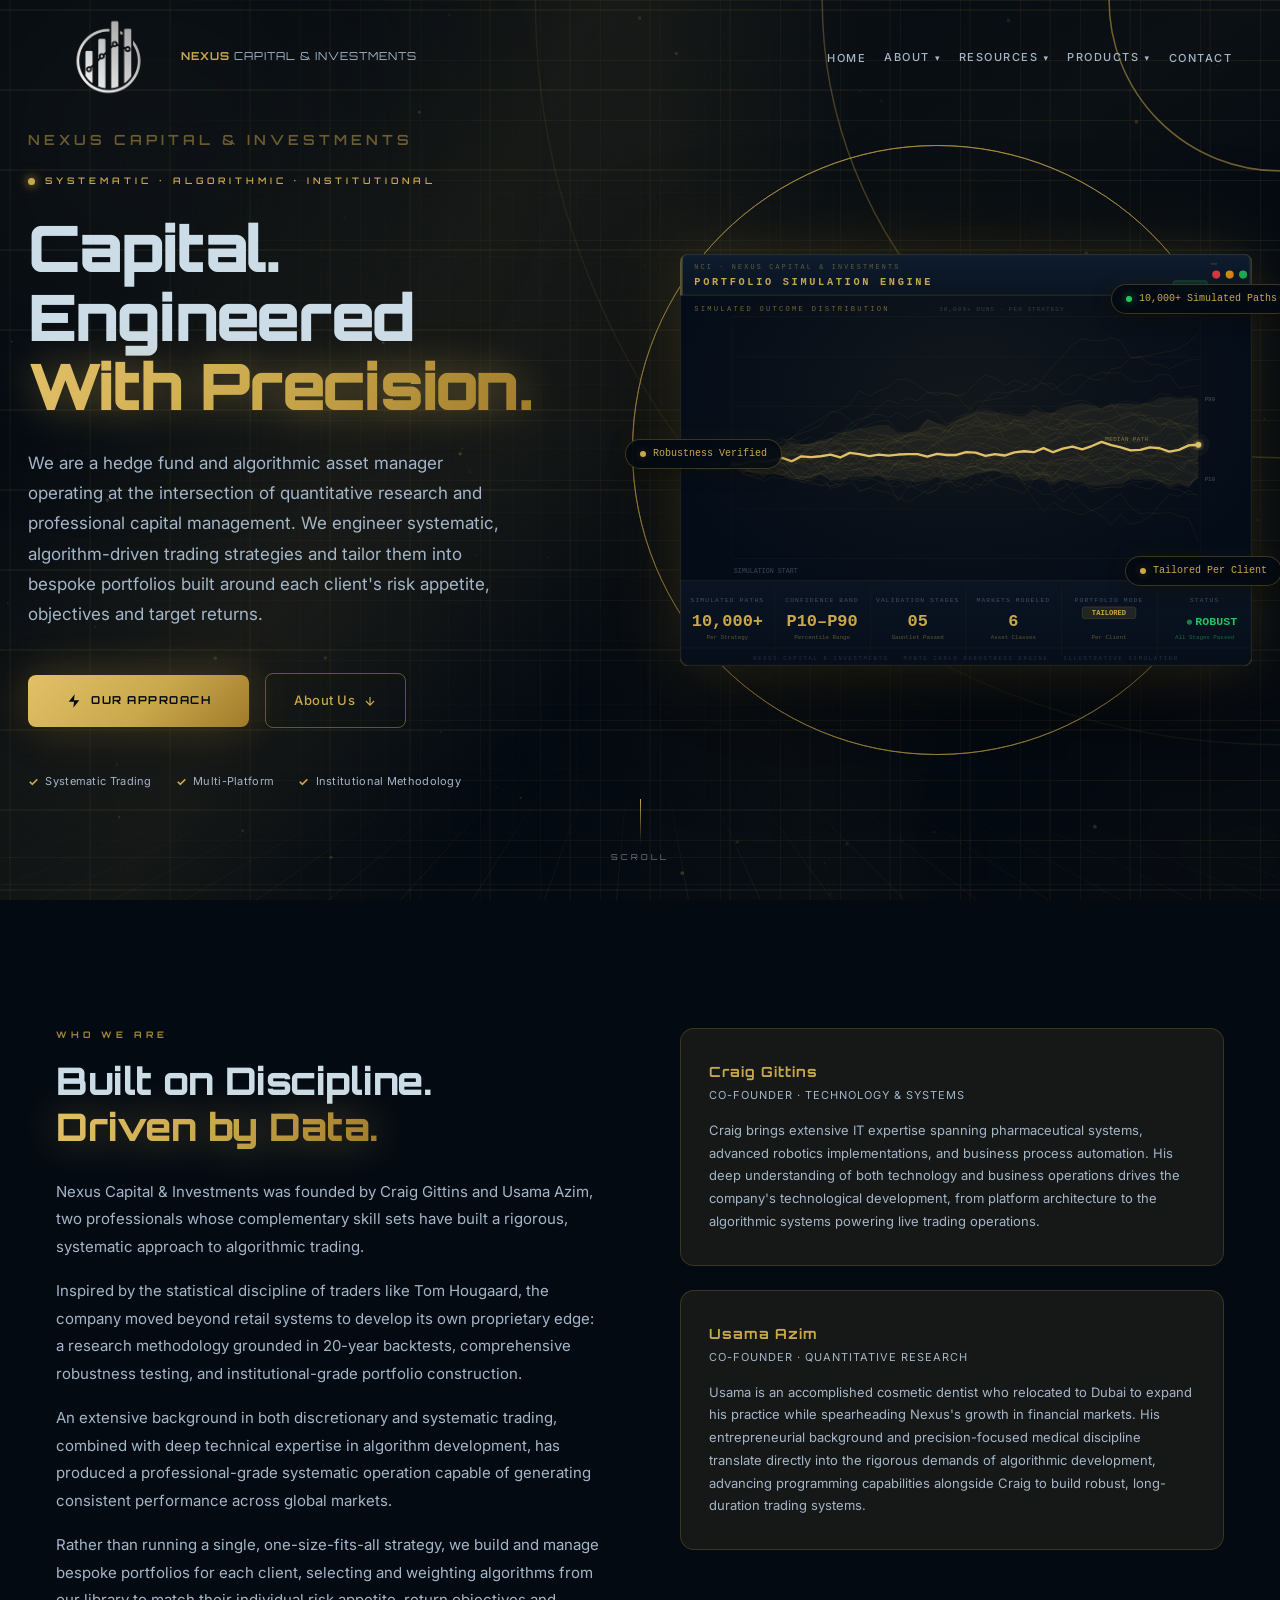
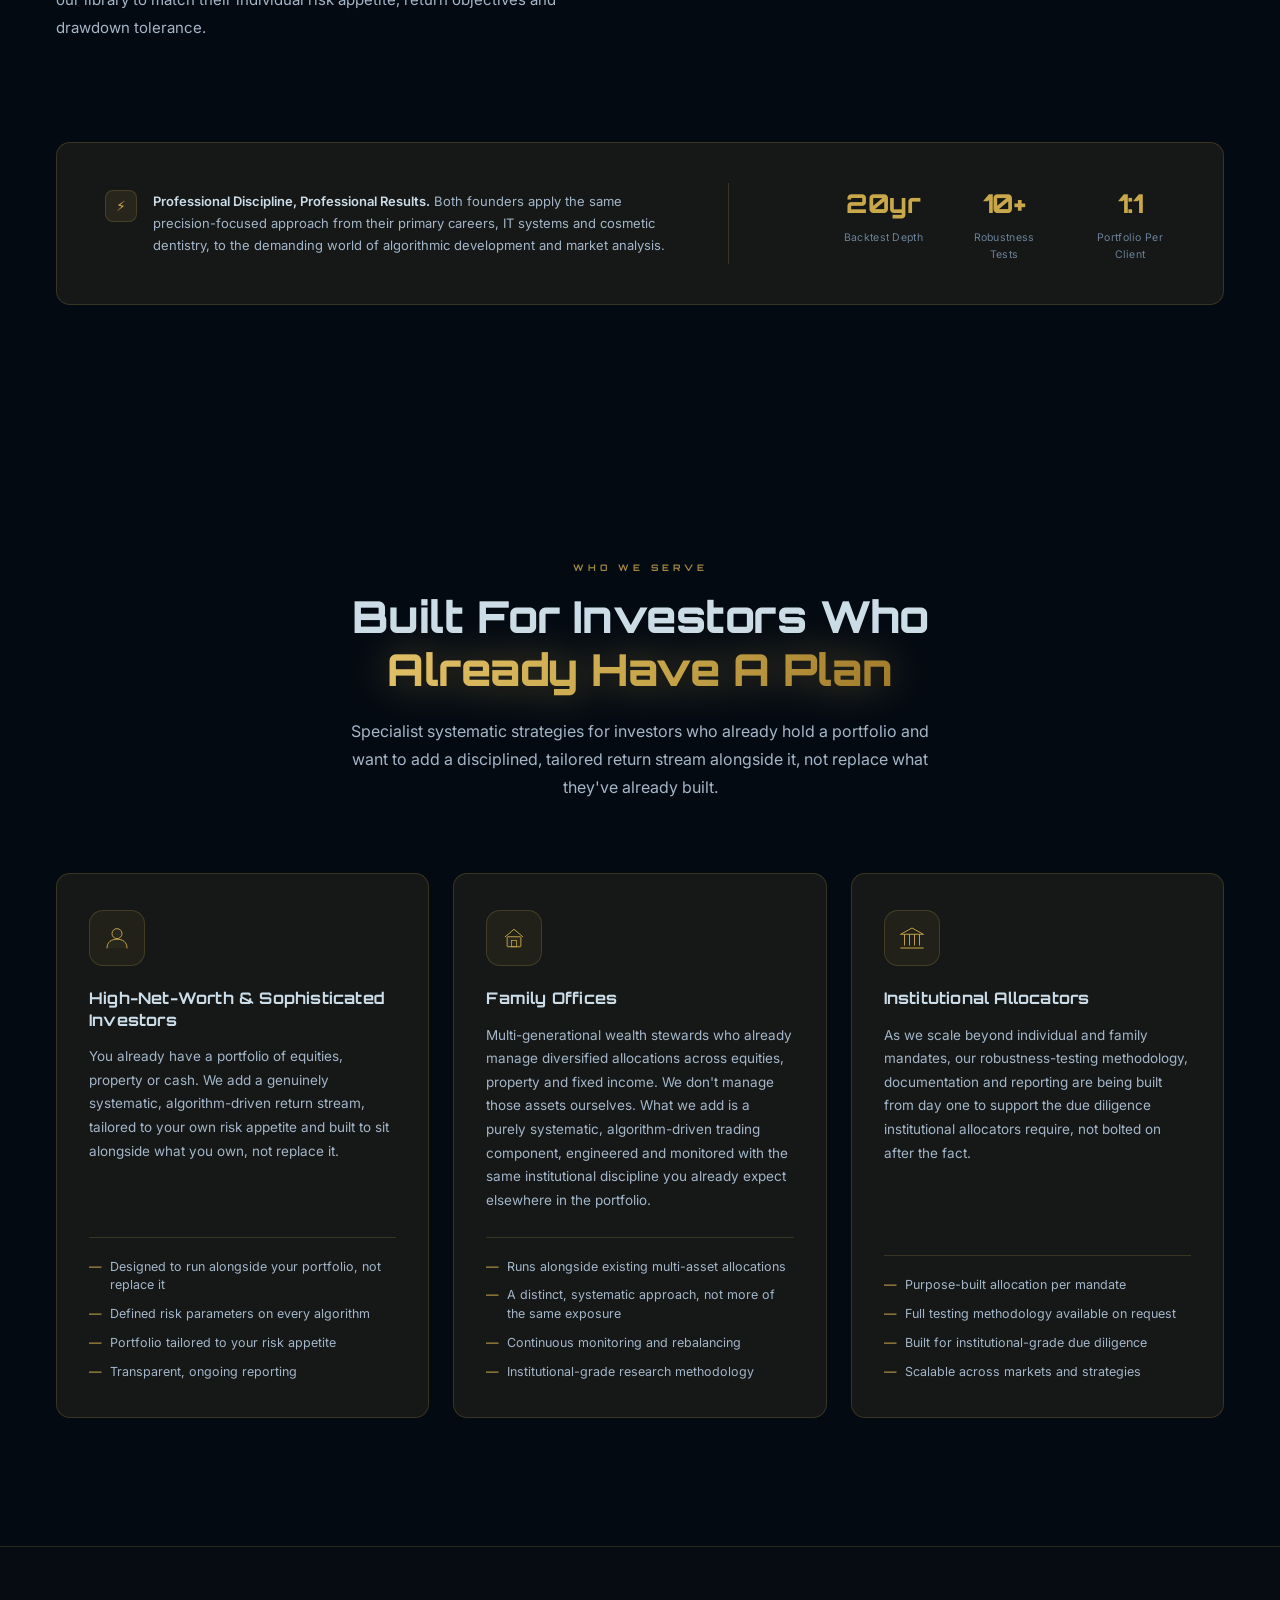
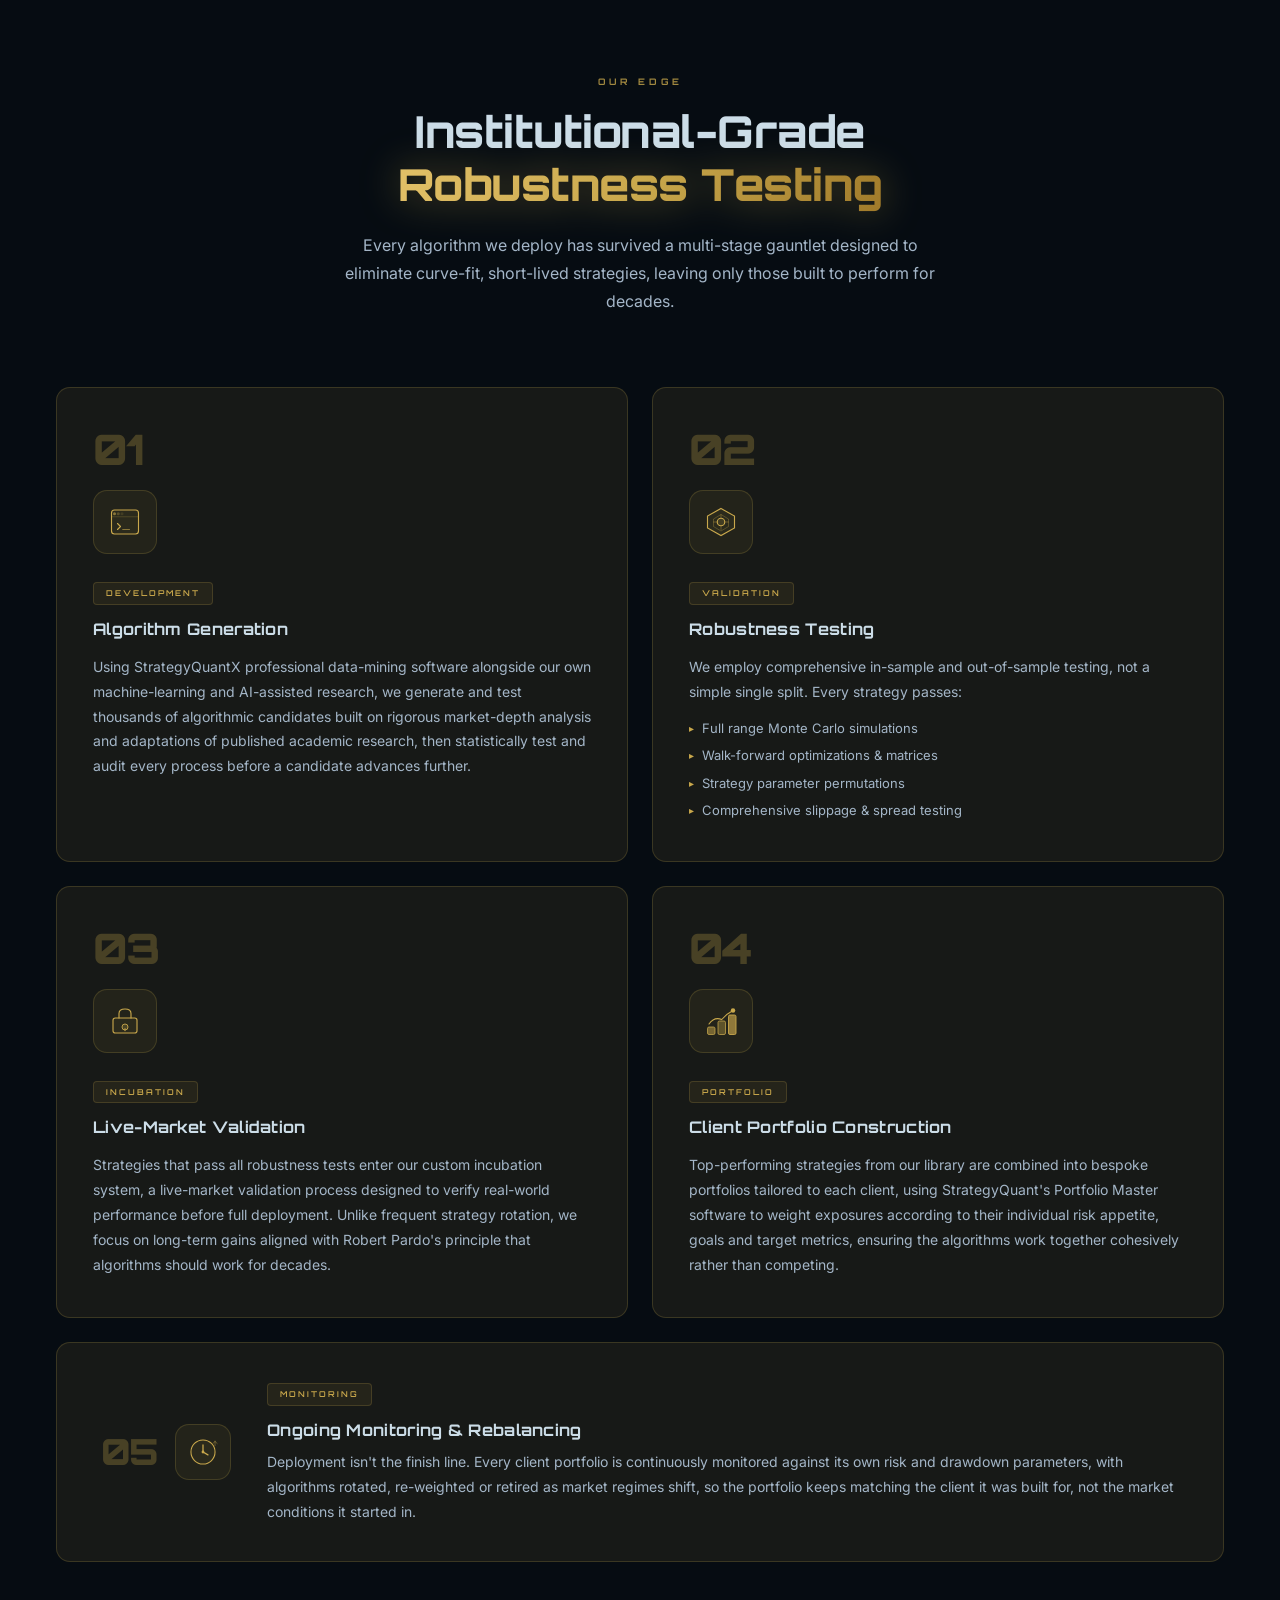
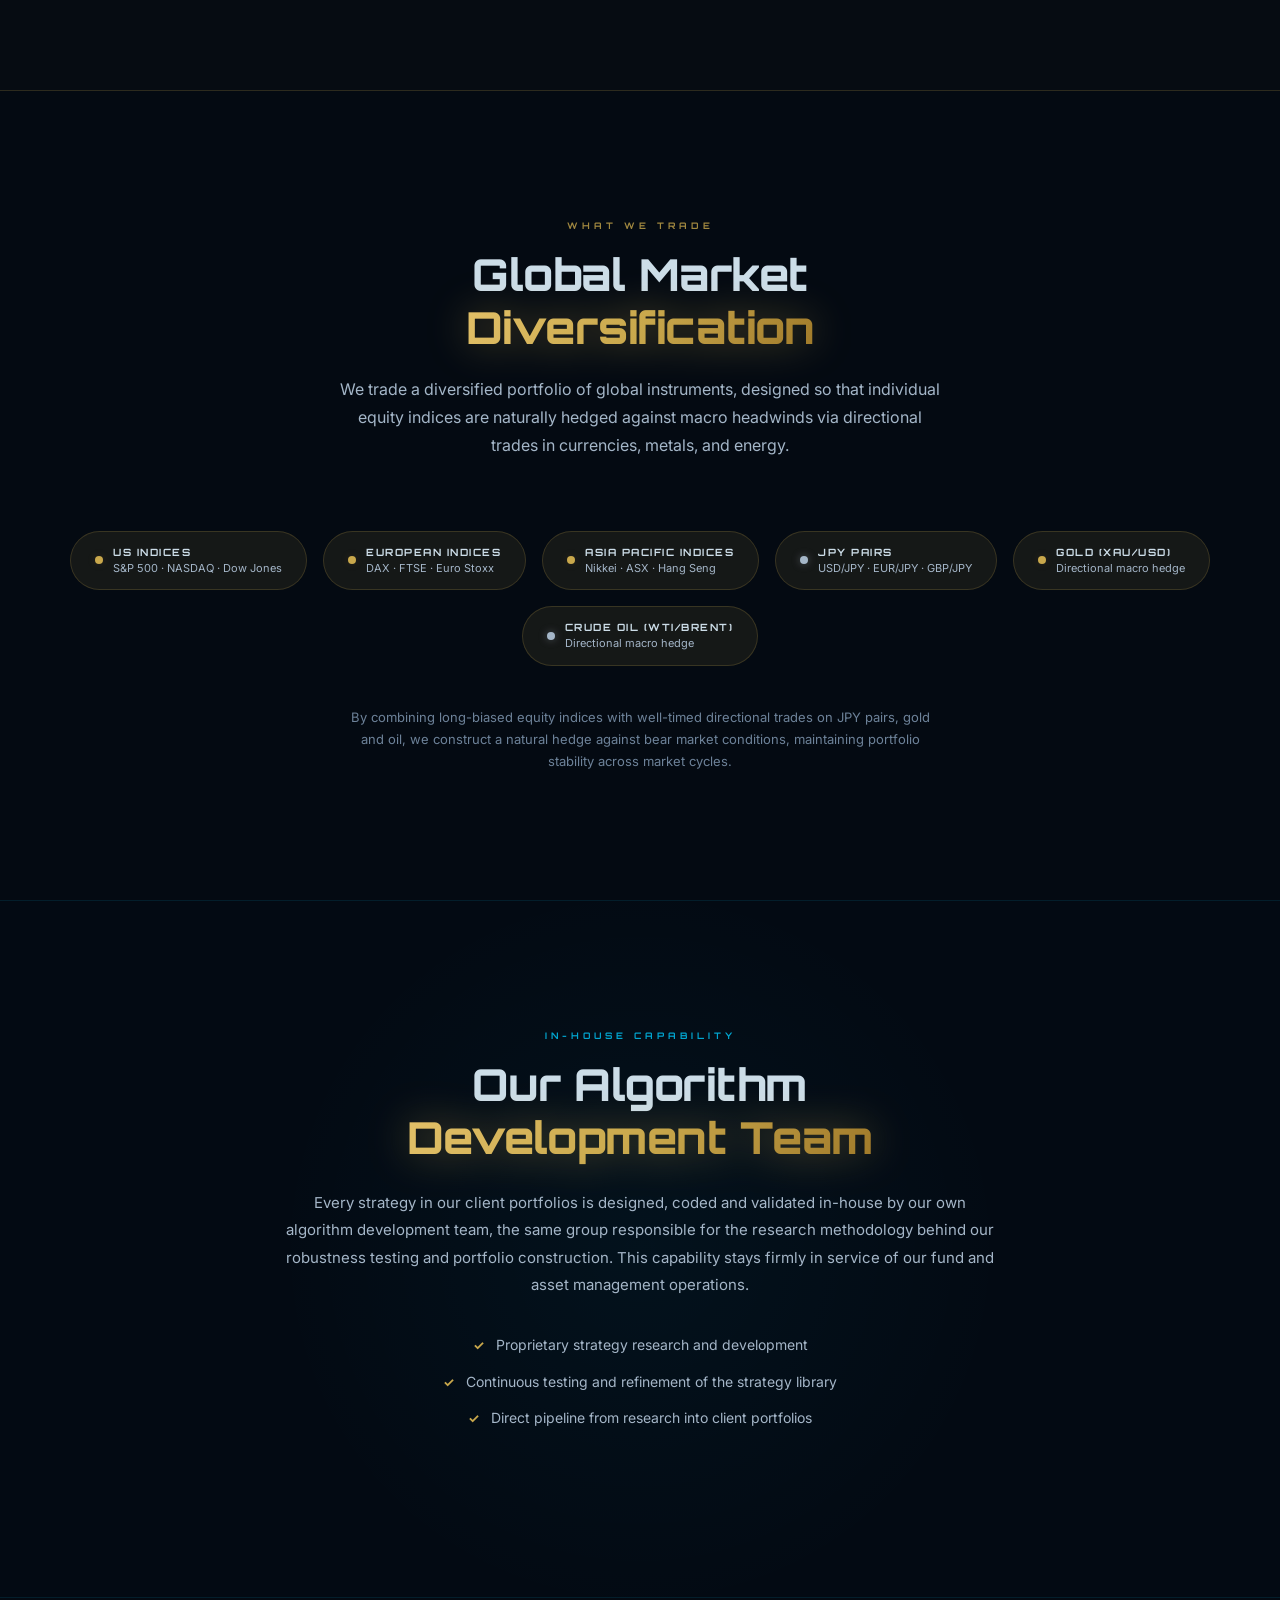
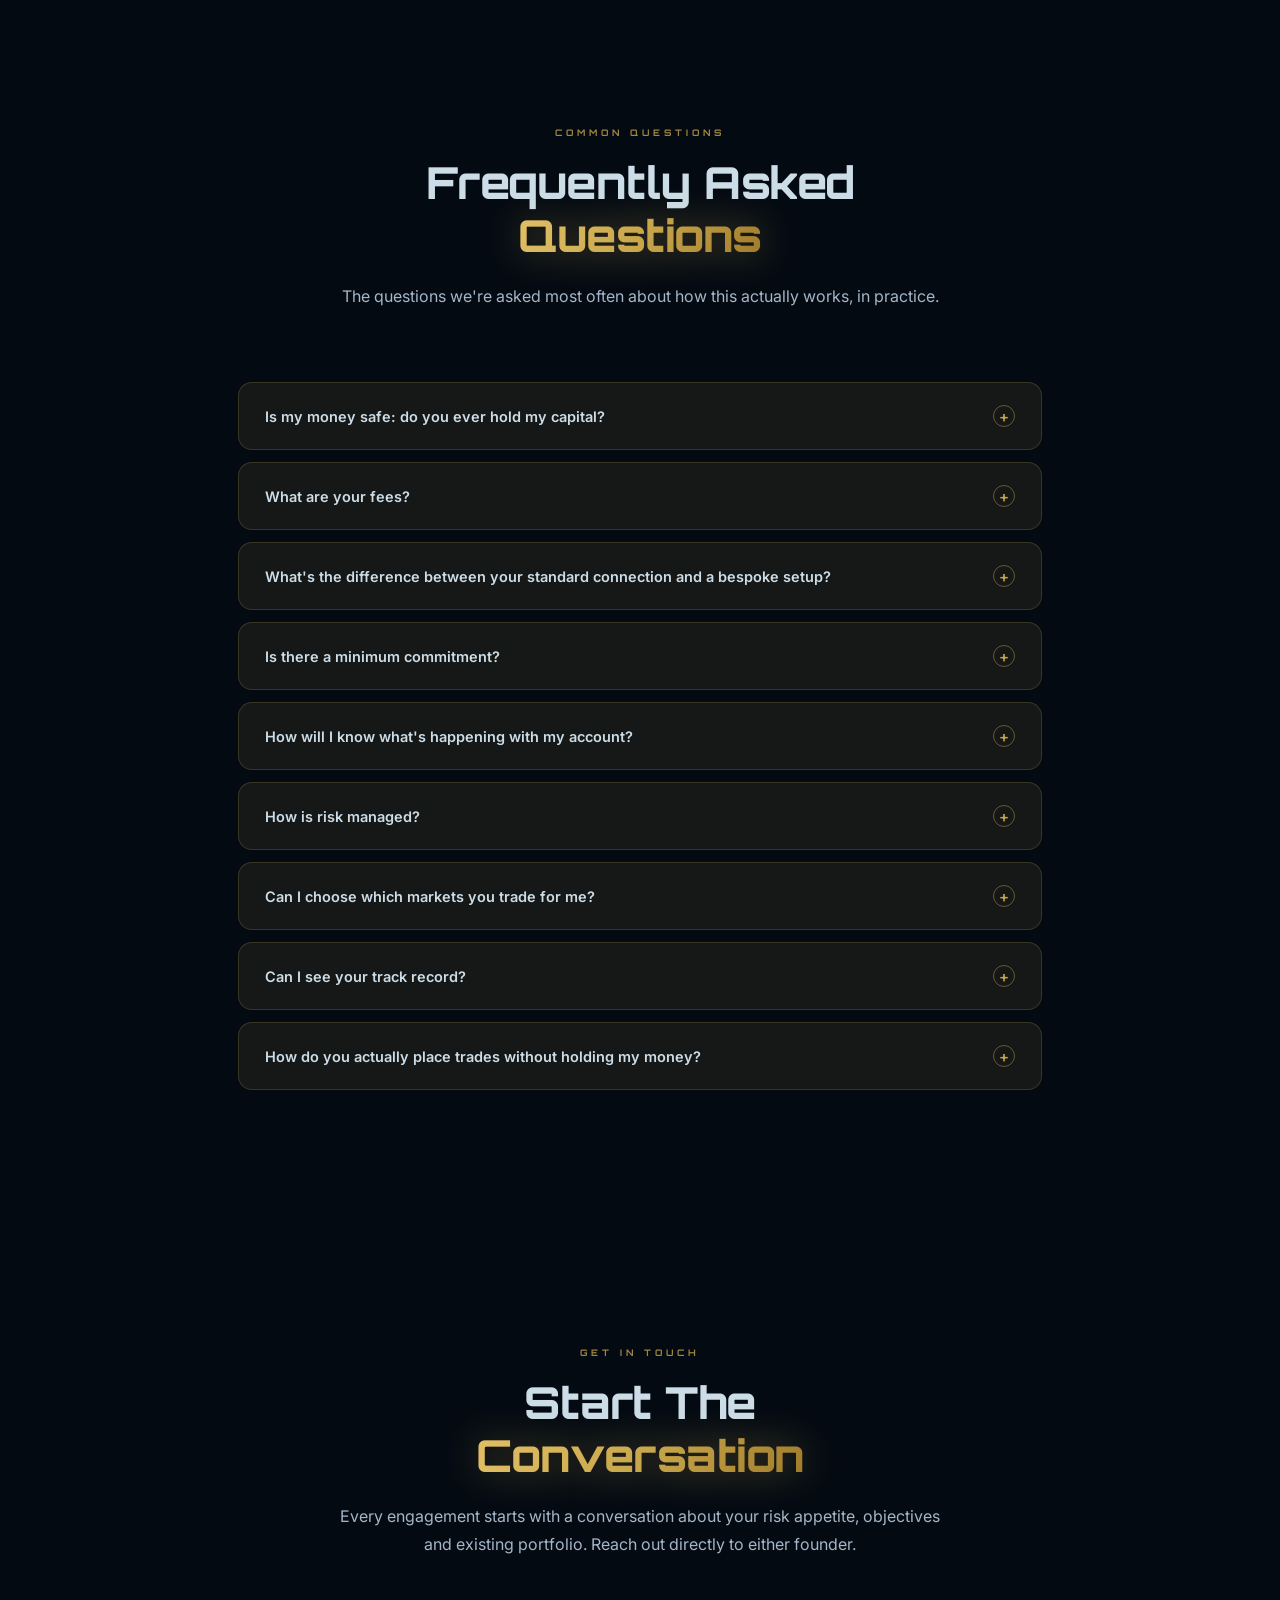
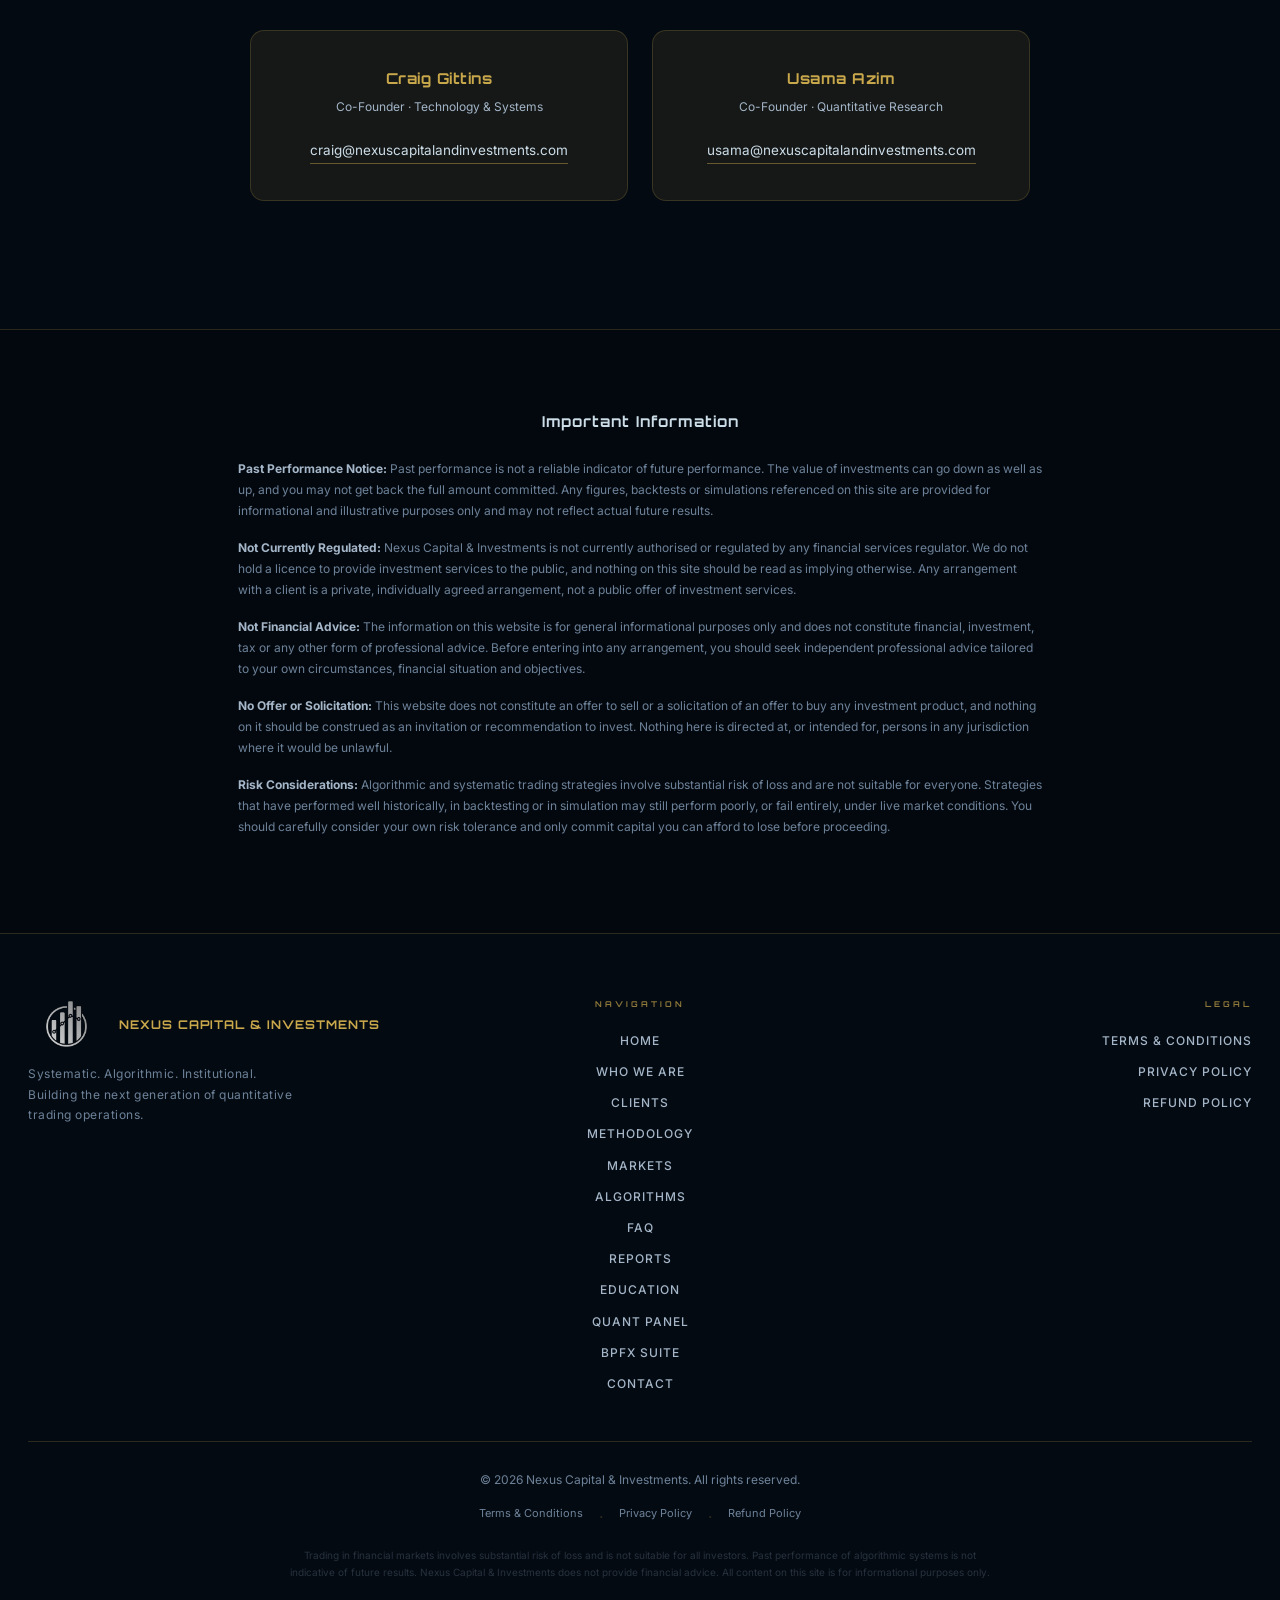
==== commit d7b224e2: "Update Impact site-verification value Co-Authored-By: Claude Opus 4.8 <noreply@anthropic.com>" ====
--- a/index.html
+++ b/index.html
@@ -3,7 +3,7 @@
 <head>
   <meta charset="UTF-8">
   <meta name="viewport" content="width=device-width, initial-scale=1.0">
-  <meta name="impact-site-verification" value="37ca5dcc-bd2a-4545-bc6d-b7e18fb7a300">
+  <meta name="impact-site-verification" value="afd11883-7b95-4285-9b3c-bebb73b471b8">
   <link rel="icon" type="image/png" sizes="512x512" href="Logo/favicon-512.png">
   <link rel="icon" type="image/png" sizes="192x192" href="Logo/favicon-192.png">
   <link rel="icon" type="image/png" sizes="32x32" href="Logo/favicon-32.png">
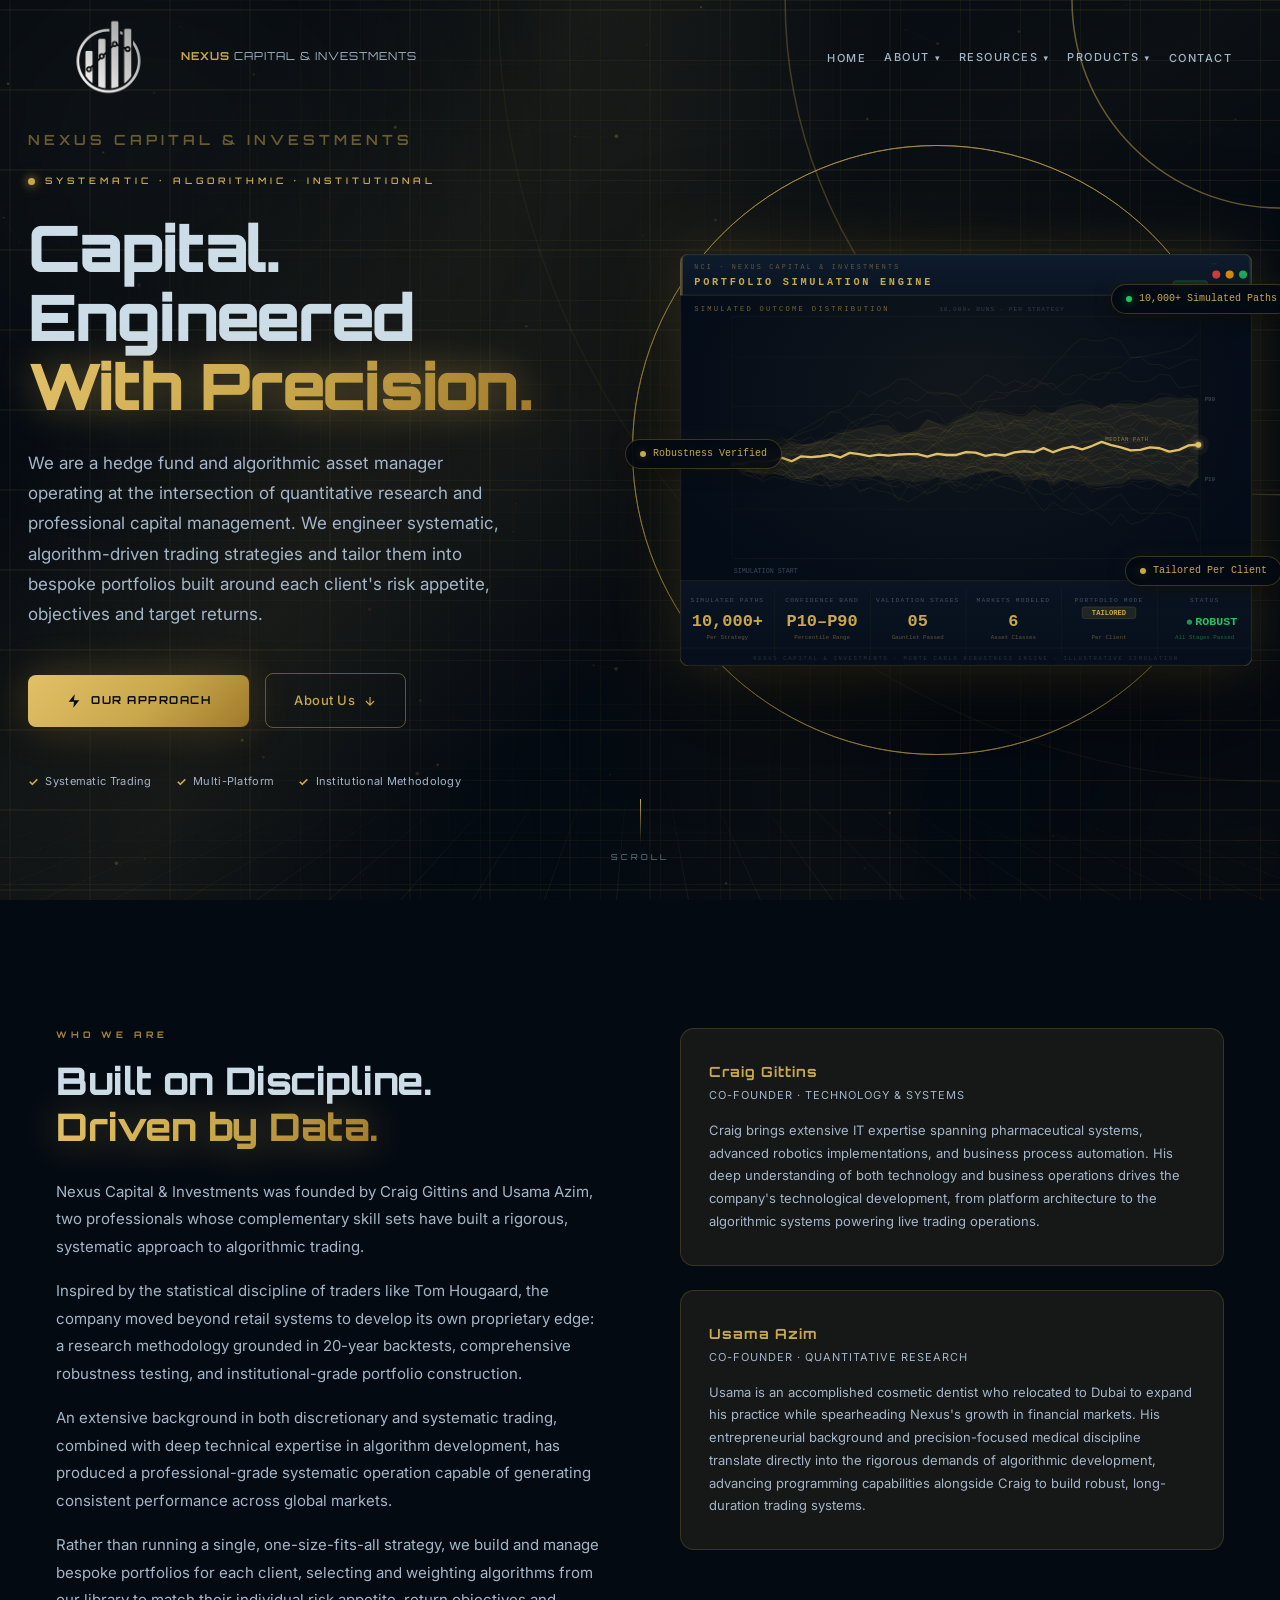
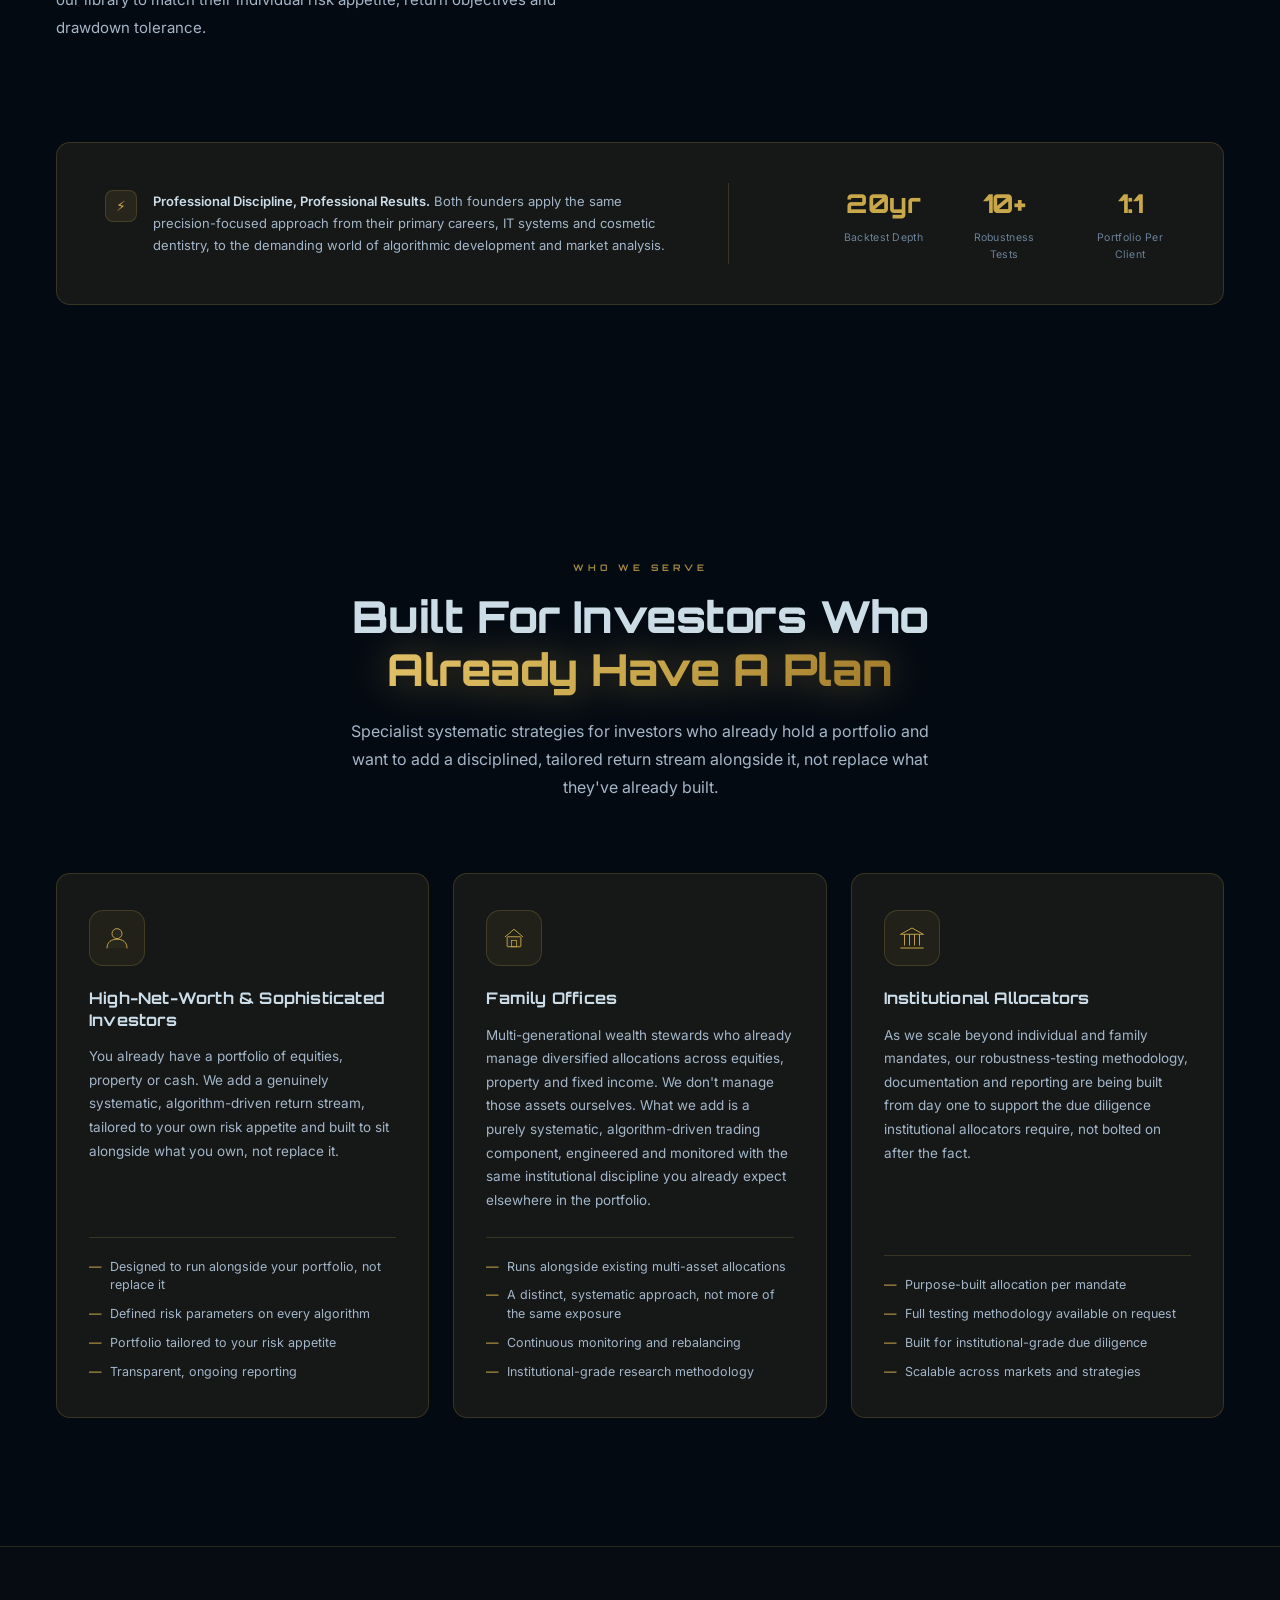
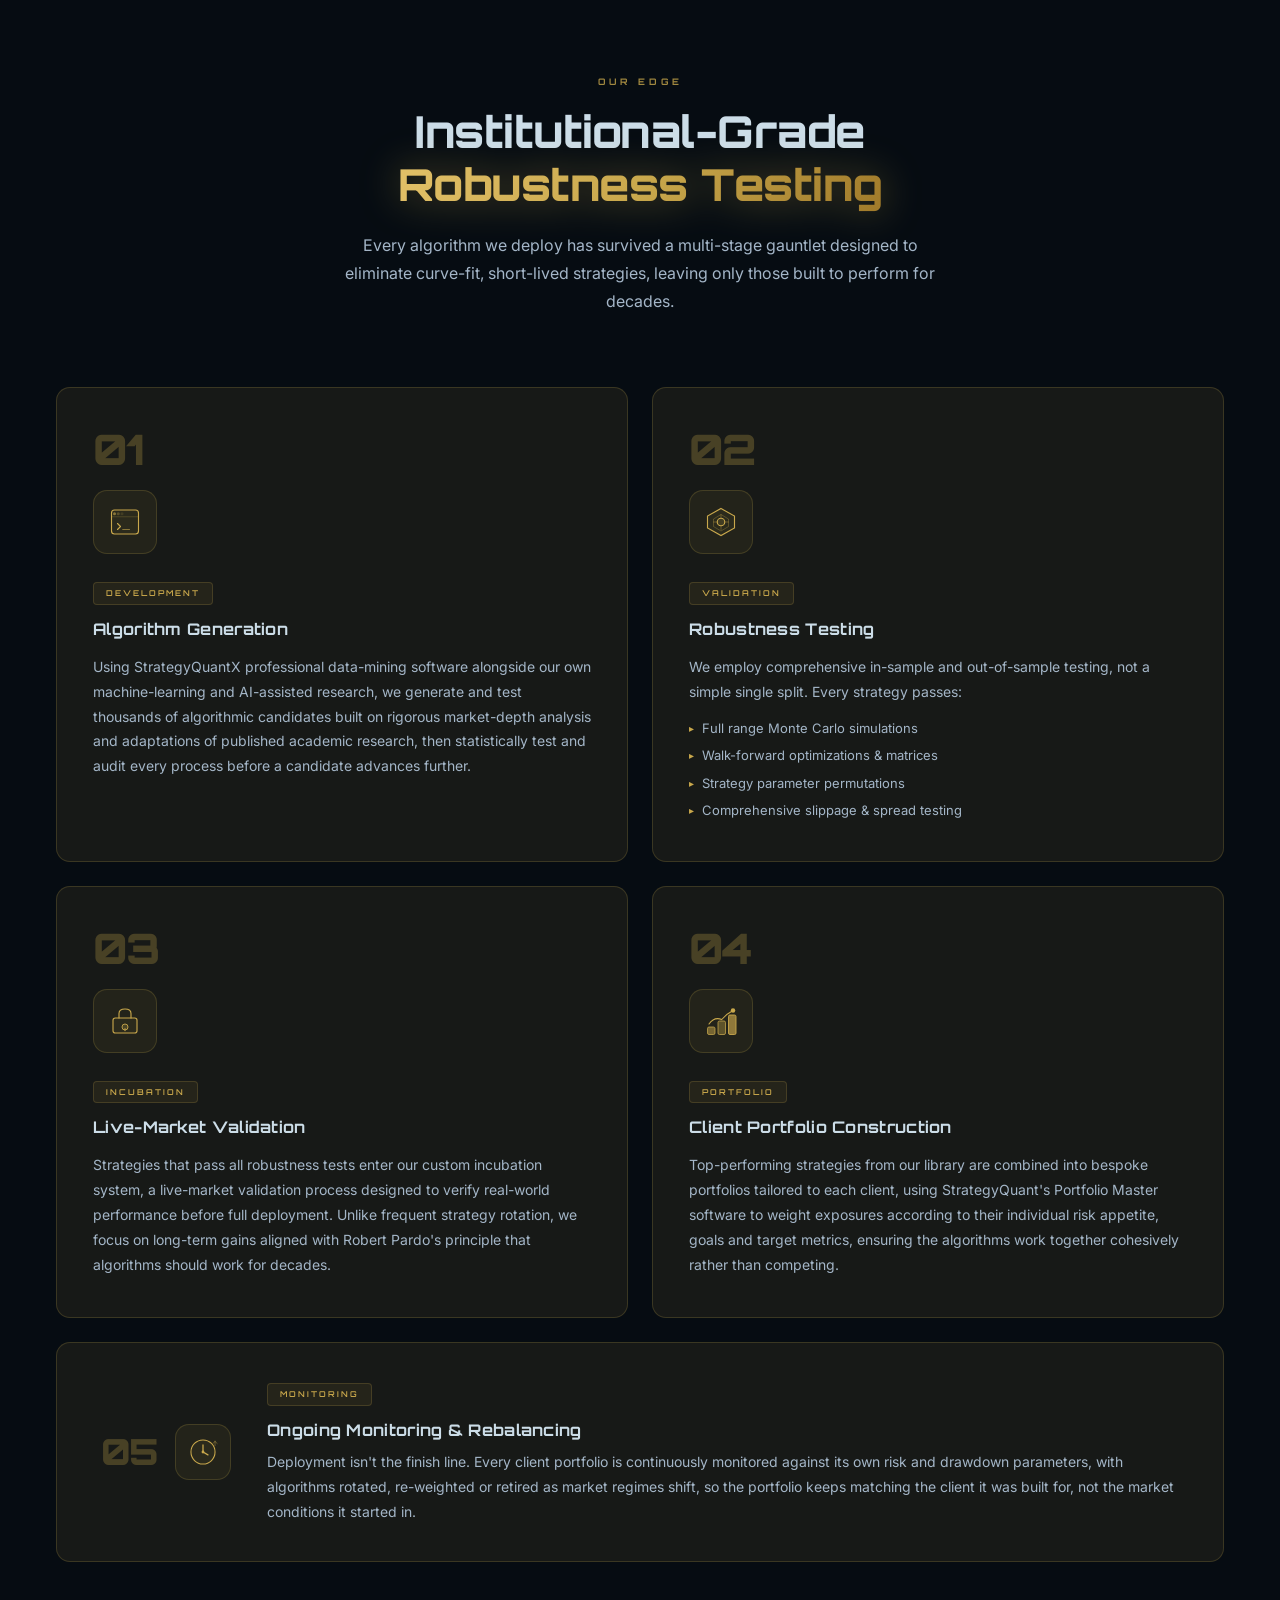
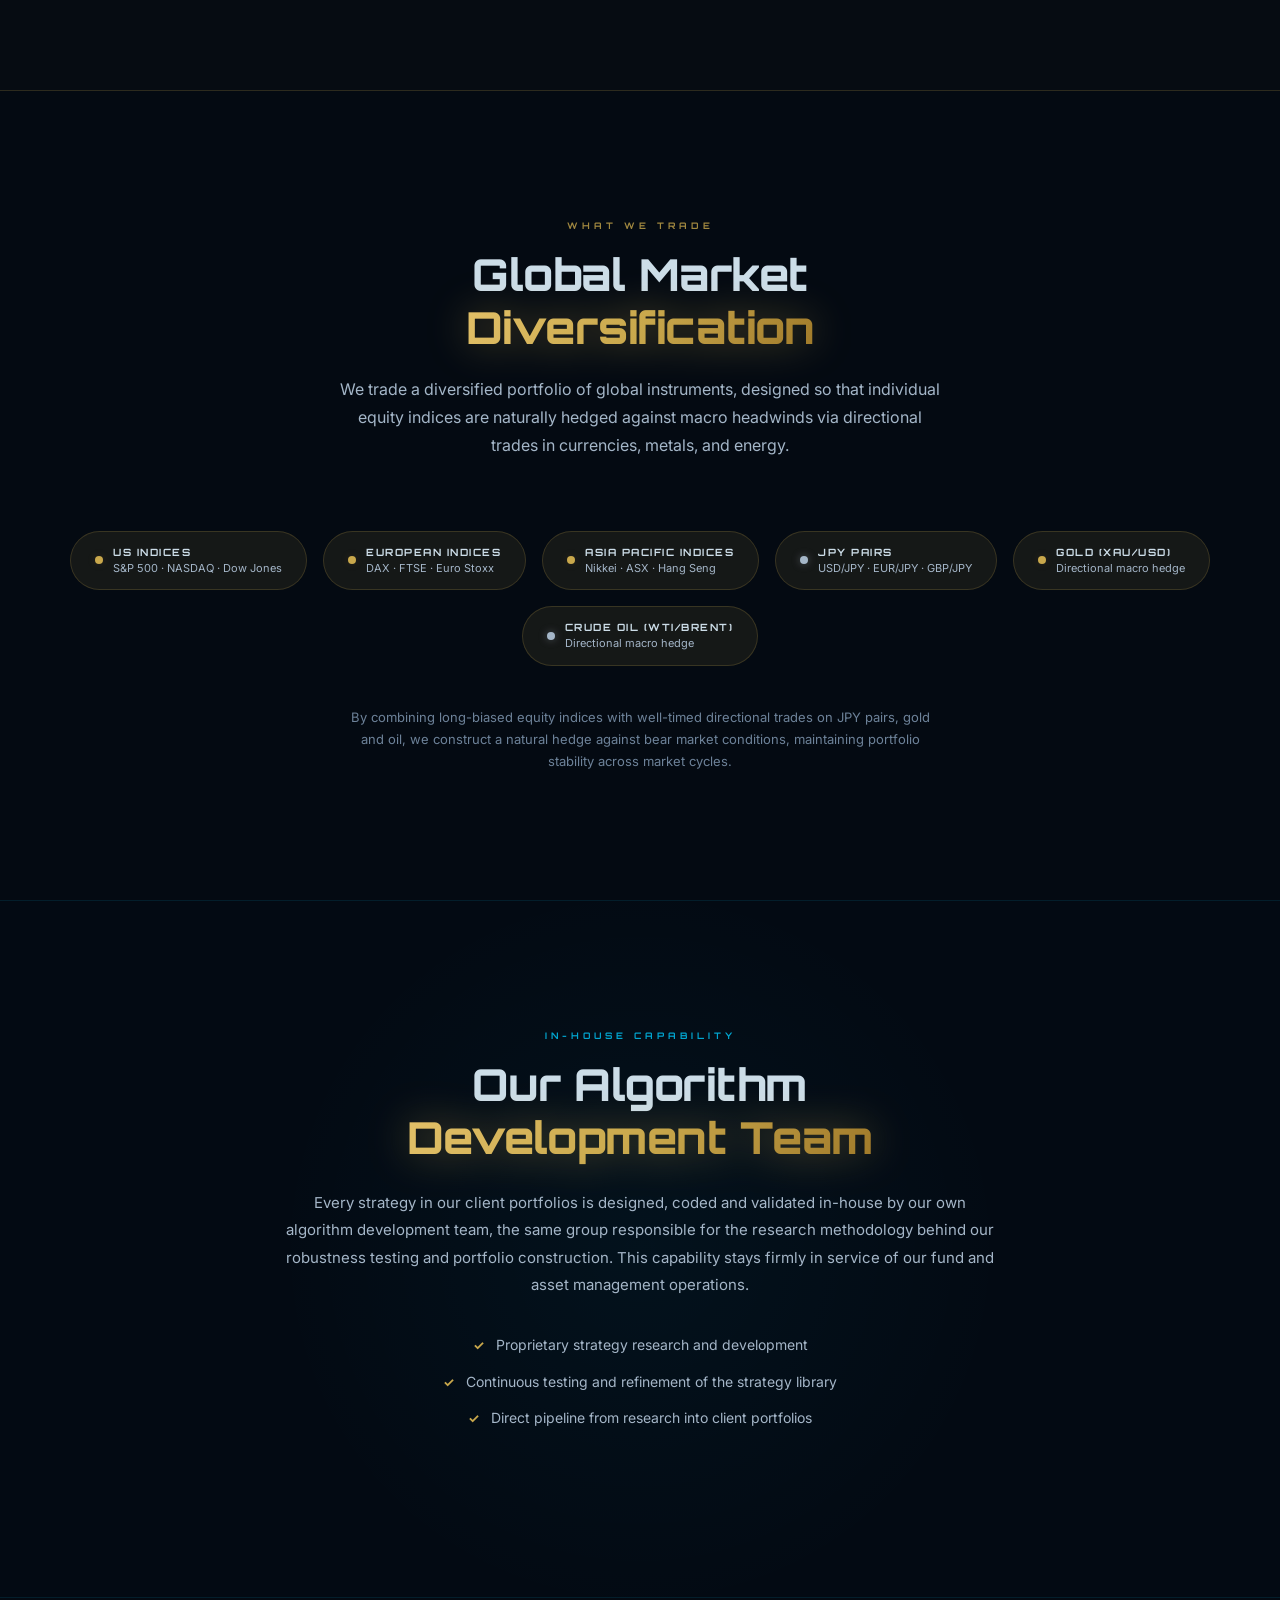
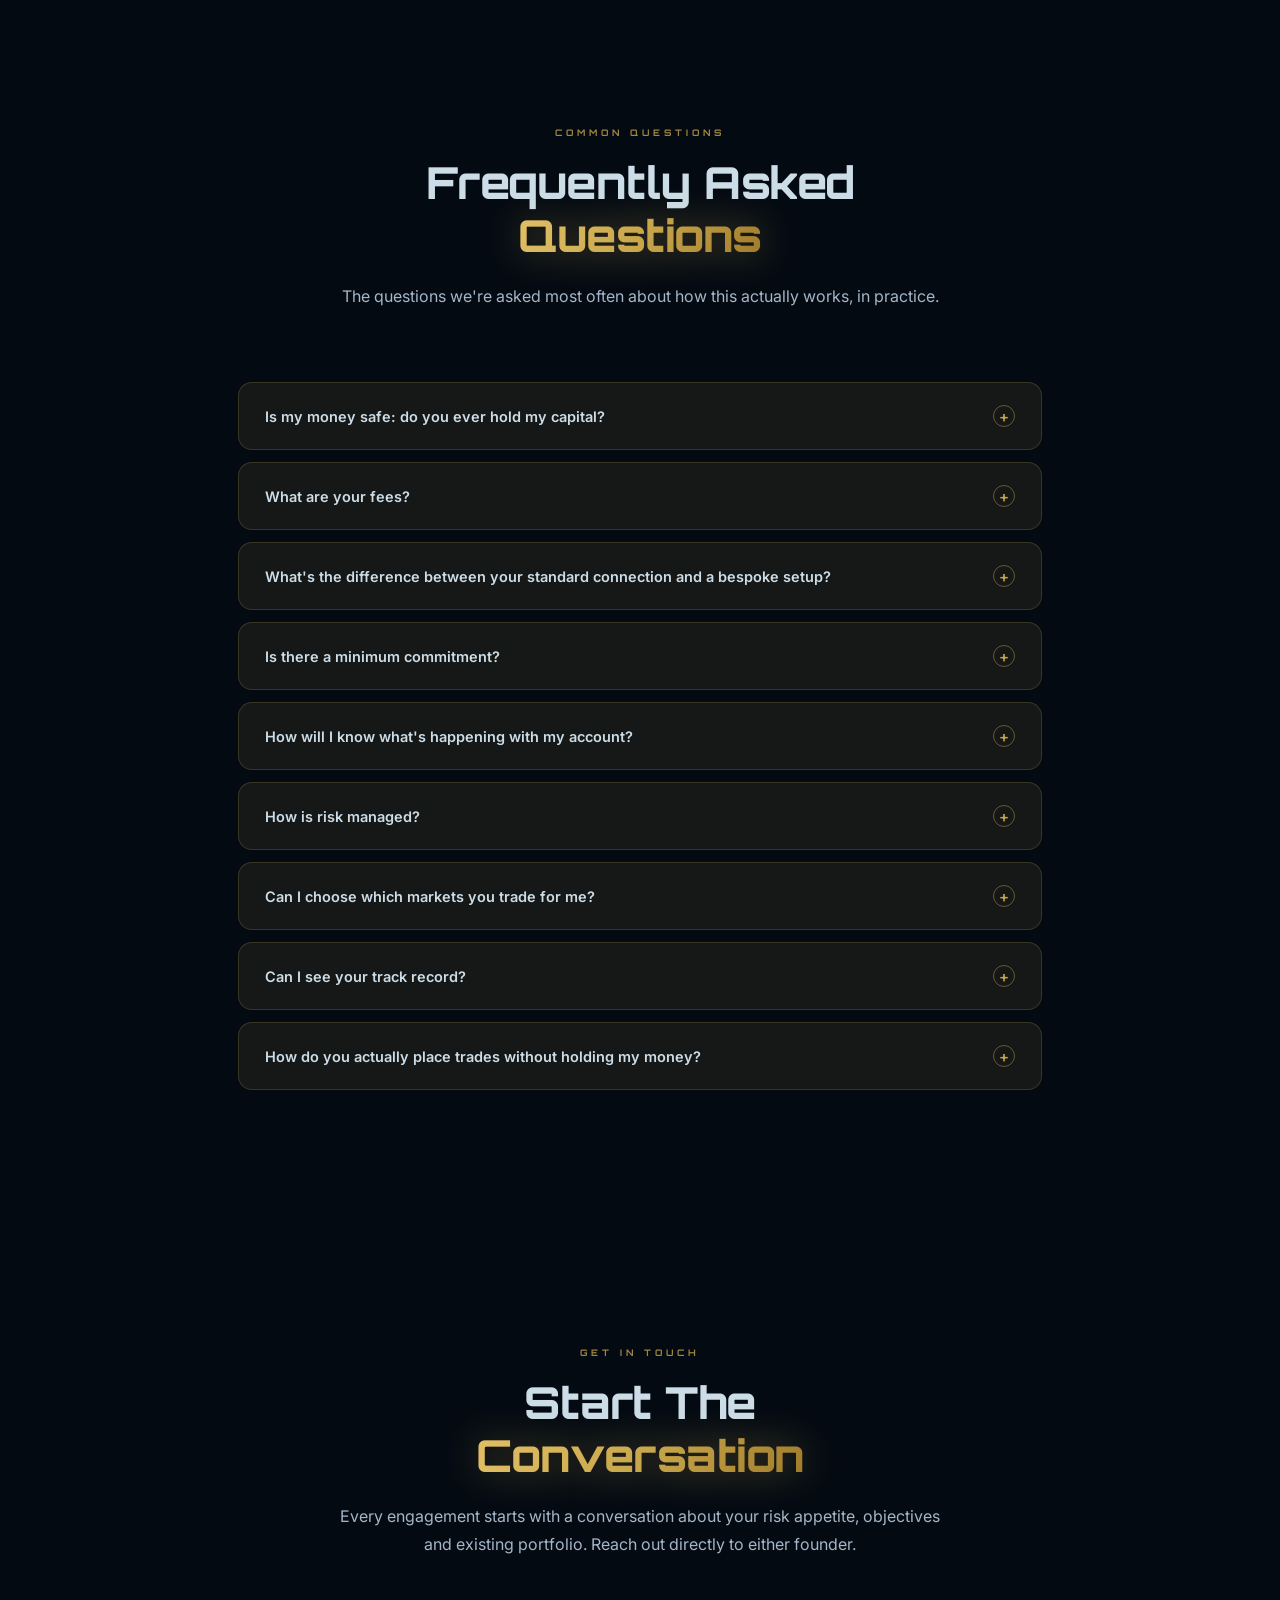
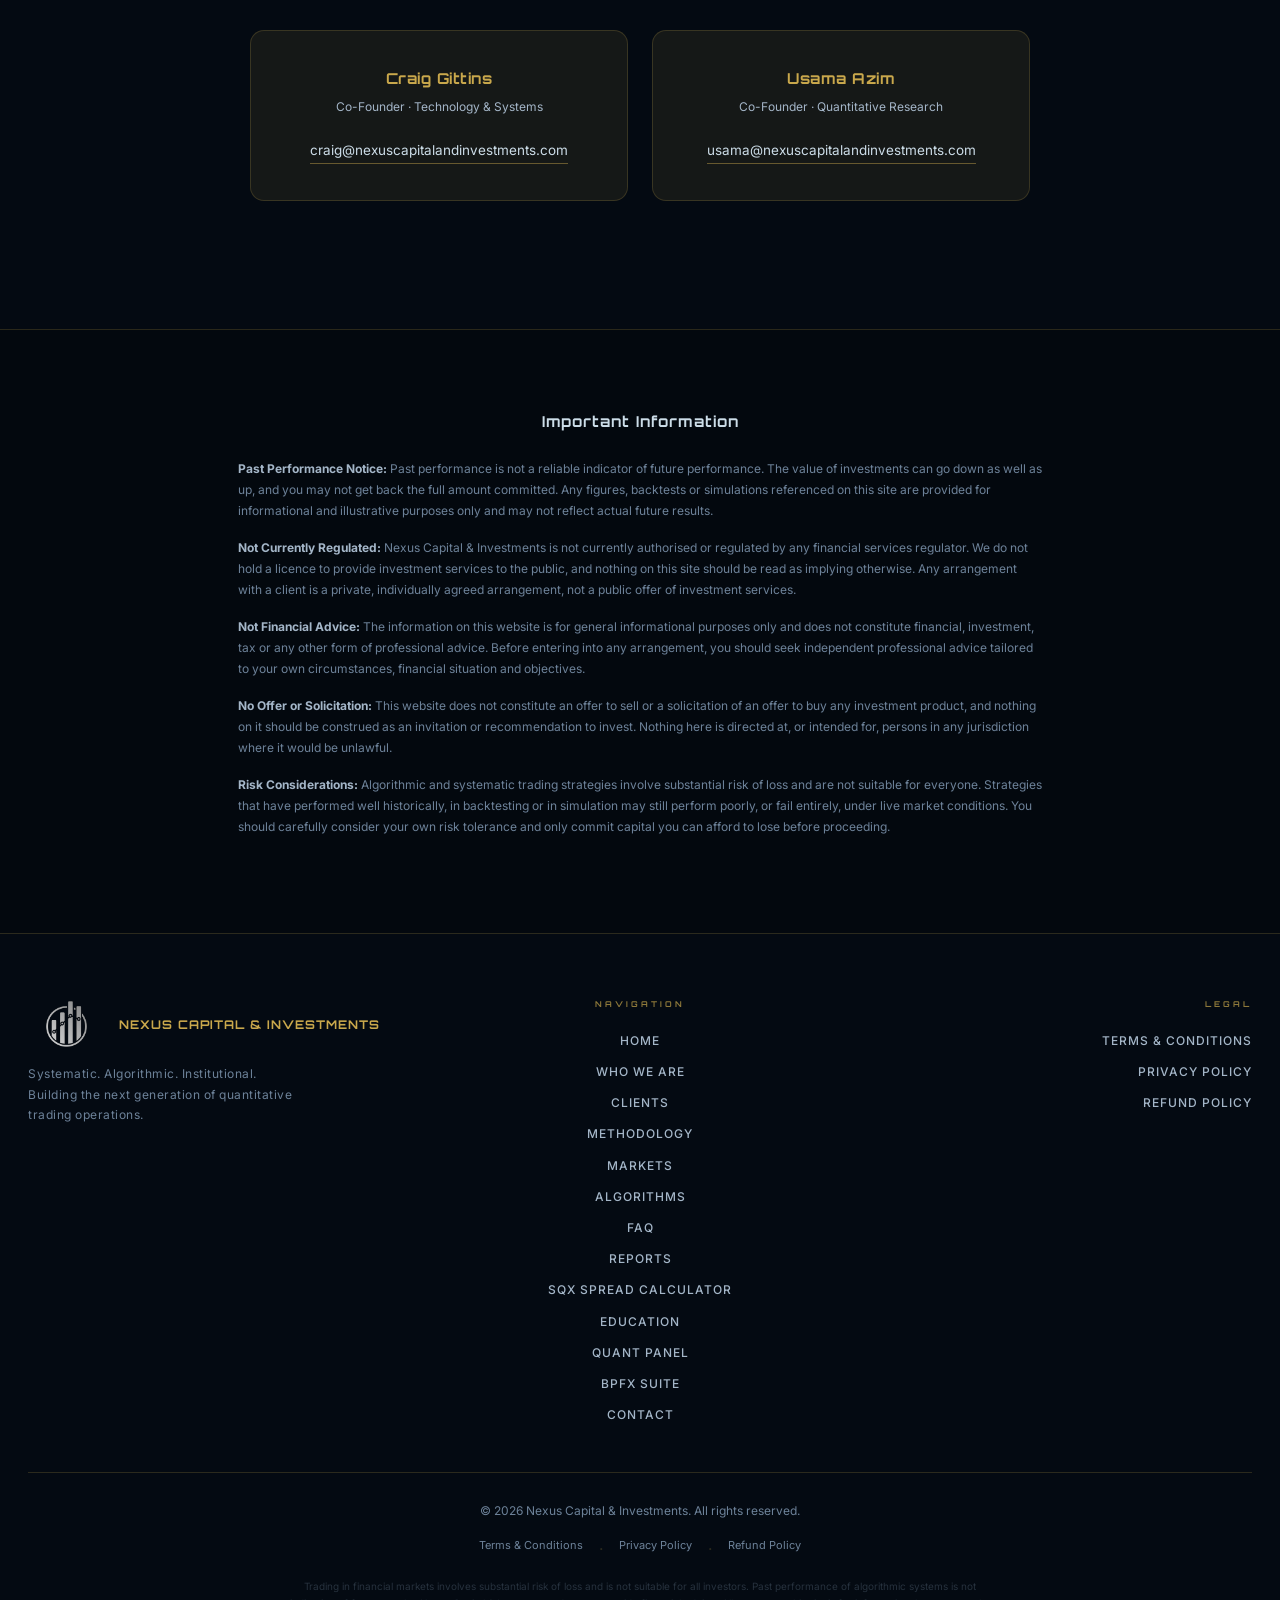
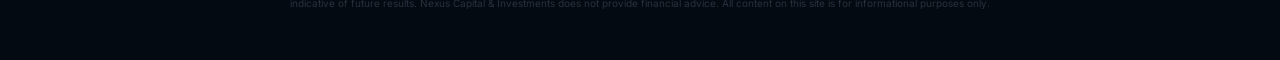
==== commit 9d004ba7: "Add free SQX Spread Calculator tool under Resources A StrategyQuant X spread calculator styled in th" ====
--- a/index.html
+++ b/index.html
@@ -95,6 +95,10 @@
               <span class="dropdown-item-title">Strategy Reports</span>
               <span class="dropdown-item-sub">Sample algorithm performance</span>
             </a>
+            <a href="sqx-spread-calculator.html" class="nav-dropdown-item">
+              <span class="dropdown-item-title">SQX Spread Calculator</span>
+              <span class="dropdown-item-sub">Free StrategyQuant tool</span>
+            </a>
             <a href="education.html" class="nav-dropdown-item">
               <span class="dropdown-item-title">Education</span>
               <span class="dropdown-item-sub coming-soon">Coming Soon</span>
@@ -730,6 +734,7 @@
             <a href="#algo-development">Algorithms</a>
             <a href="#faq">FAQ</a>
             <a href="reports.html">Reports</a>
+            <a href="sqx-spread-calculator.html">SQX Spread Calculator</a>
             <a href="education.html">Education</a>
             <a href="products/quant-panel.html">Quant Panel</a>
             <a href="products/bpfx-suite.html">BPFX Suite</a>
